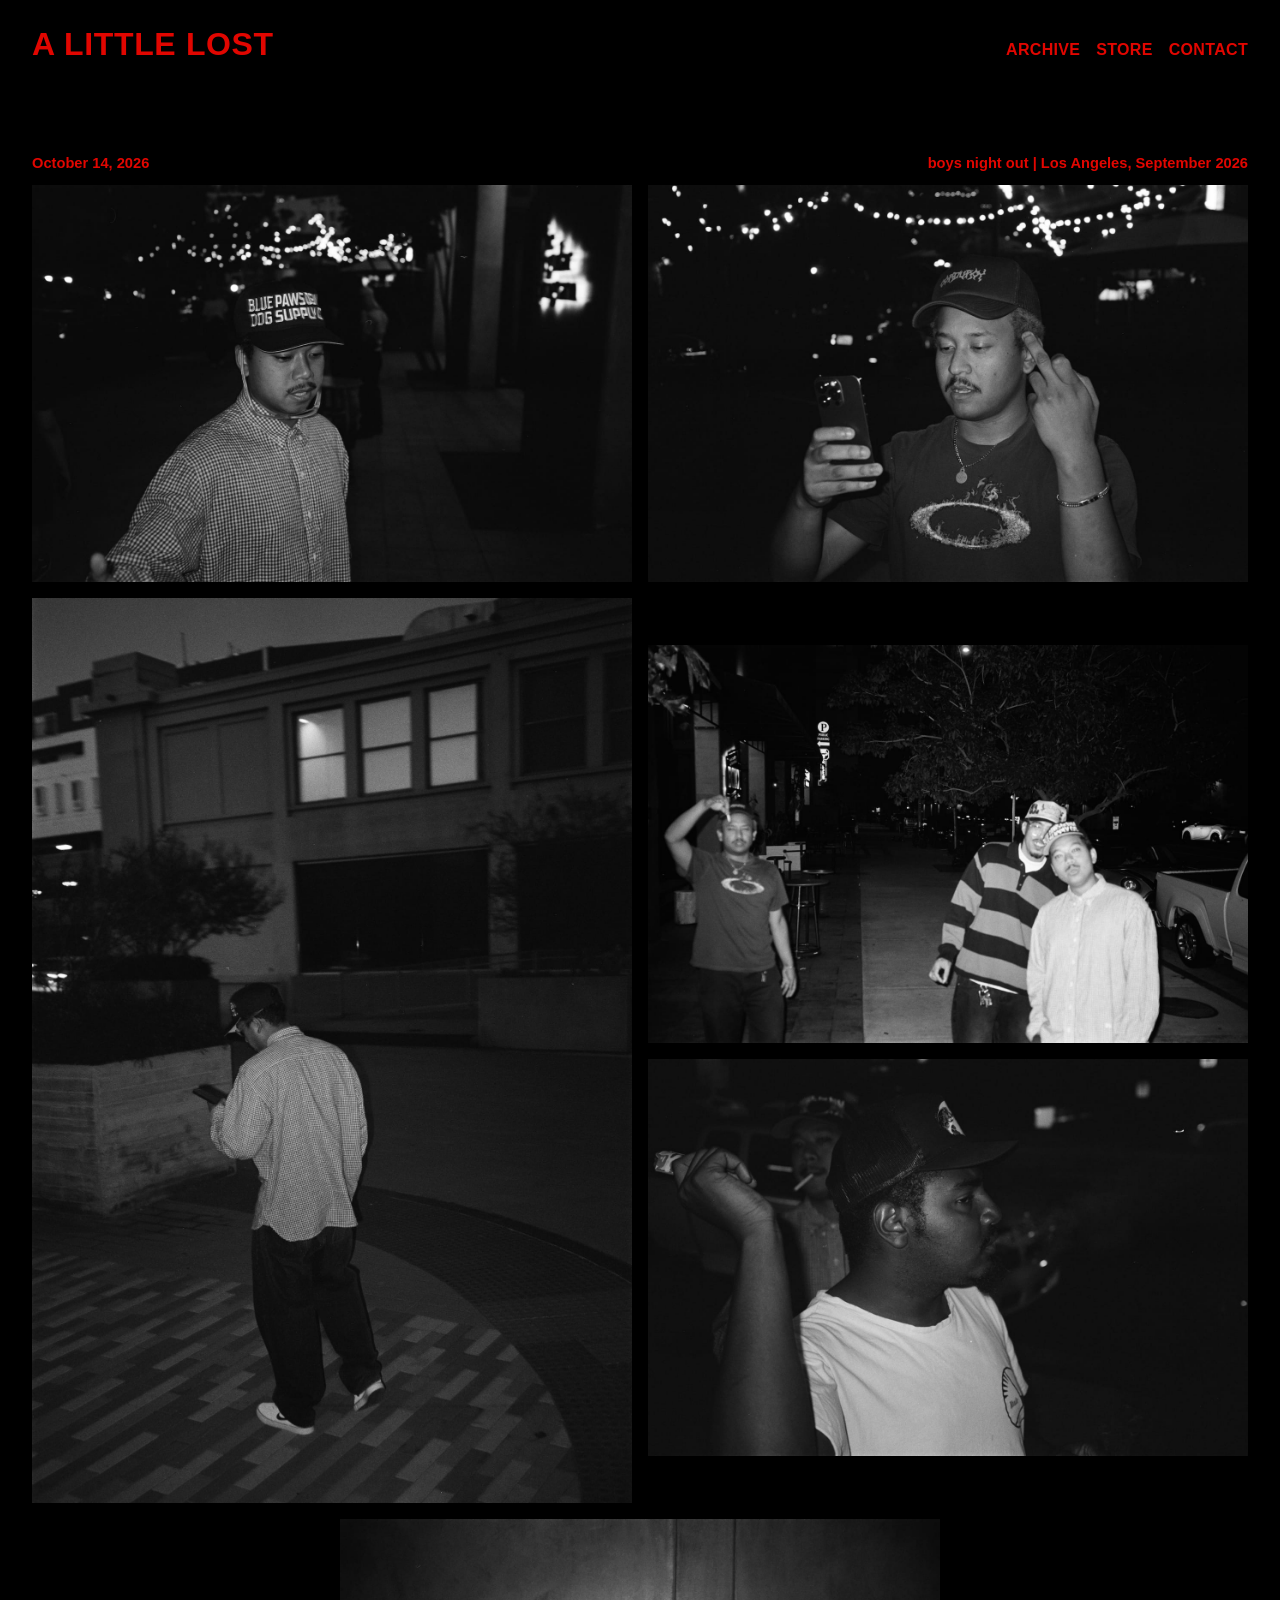
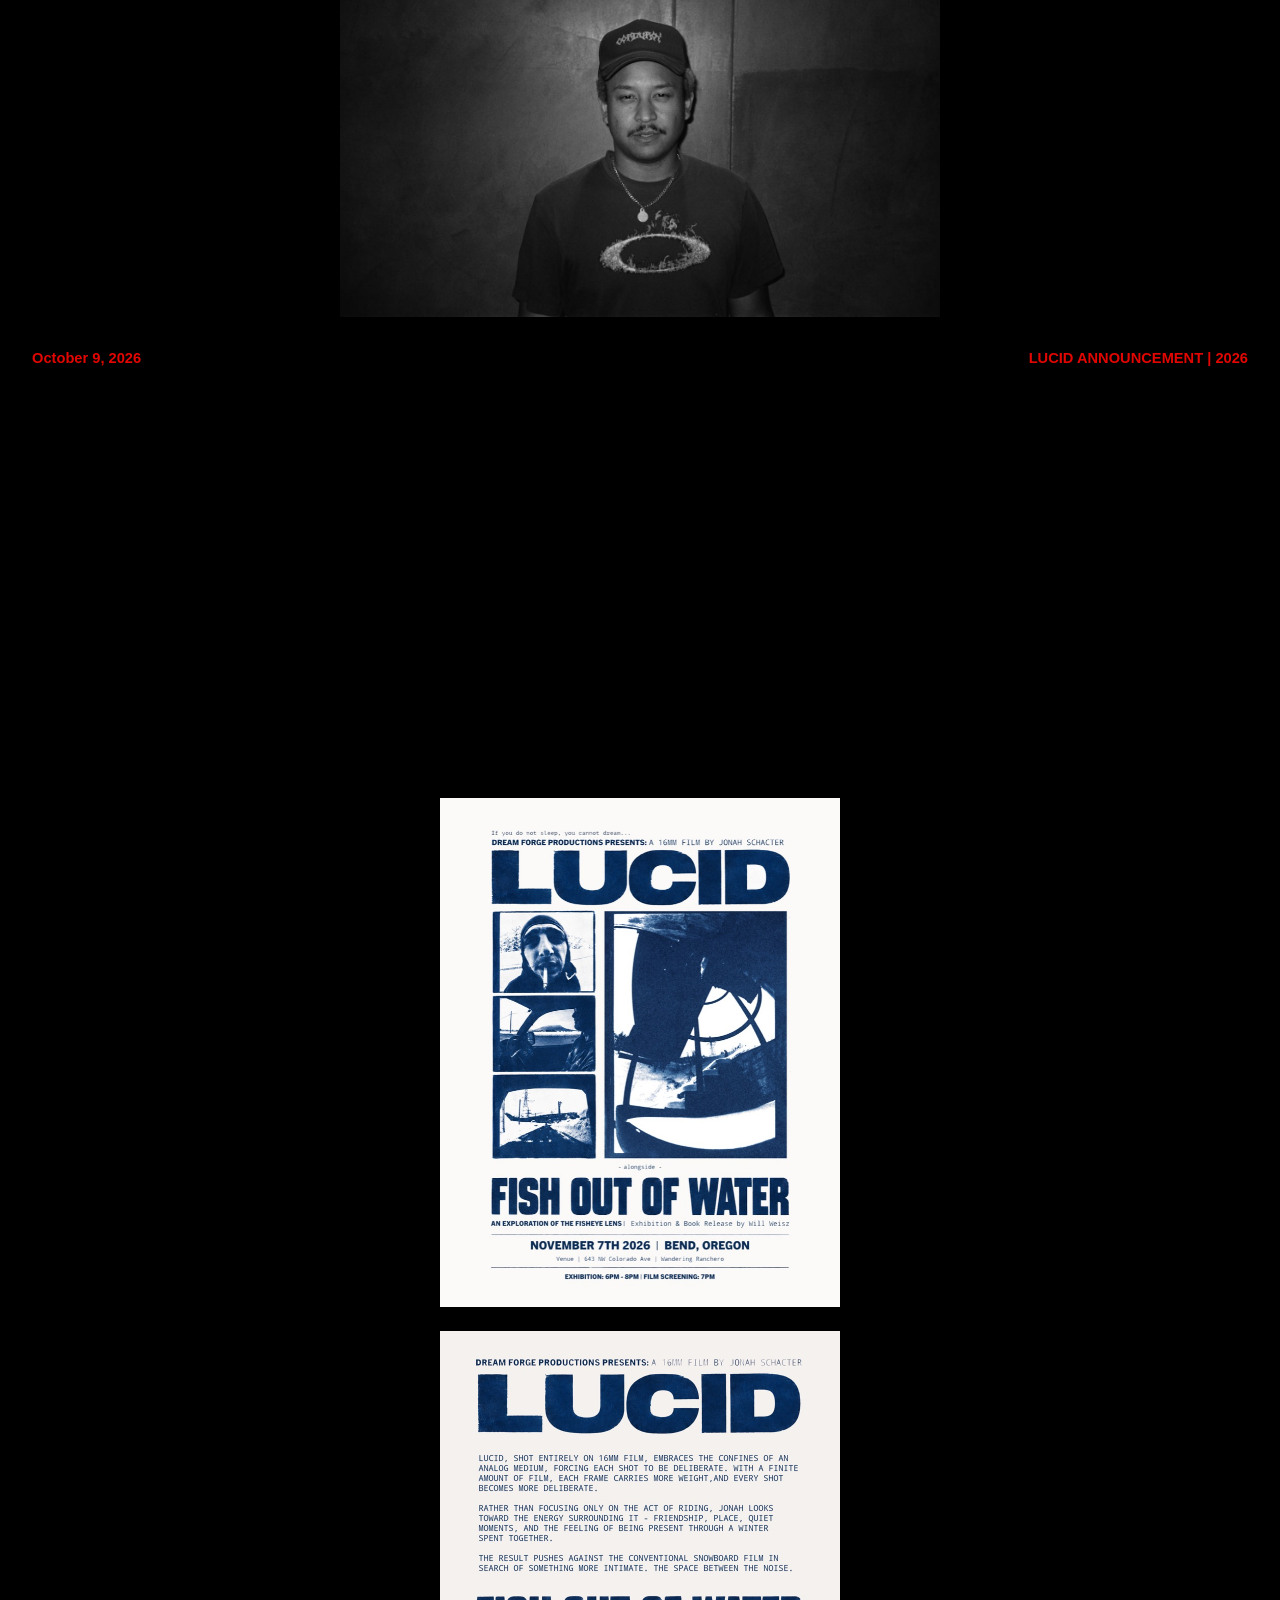
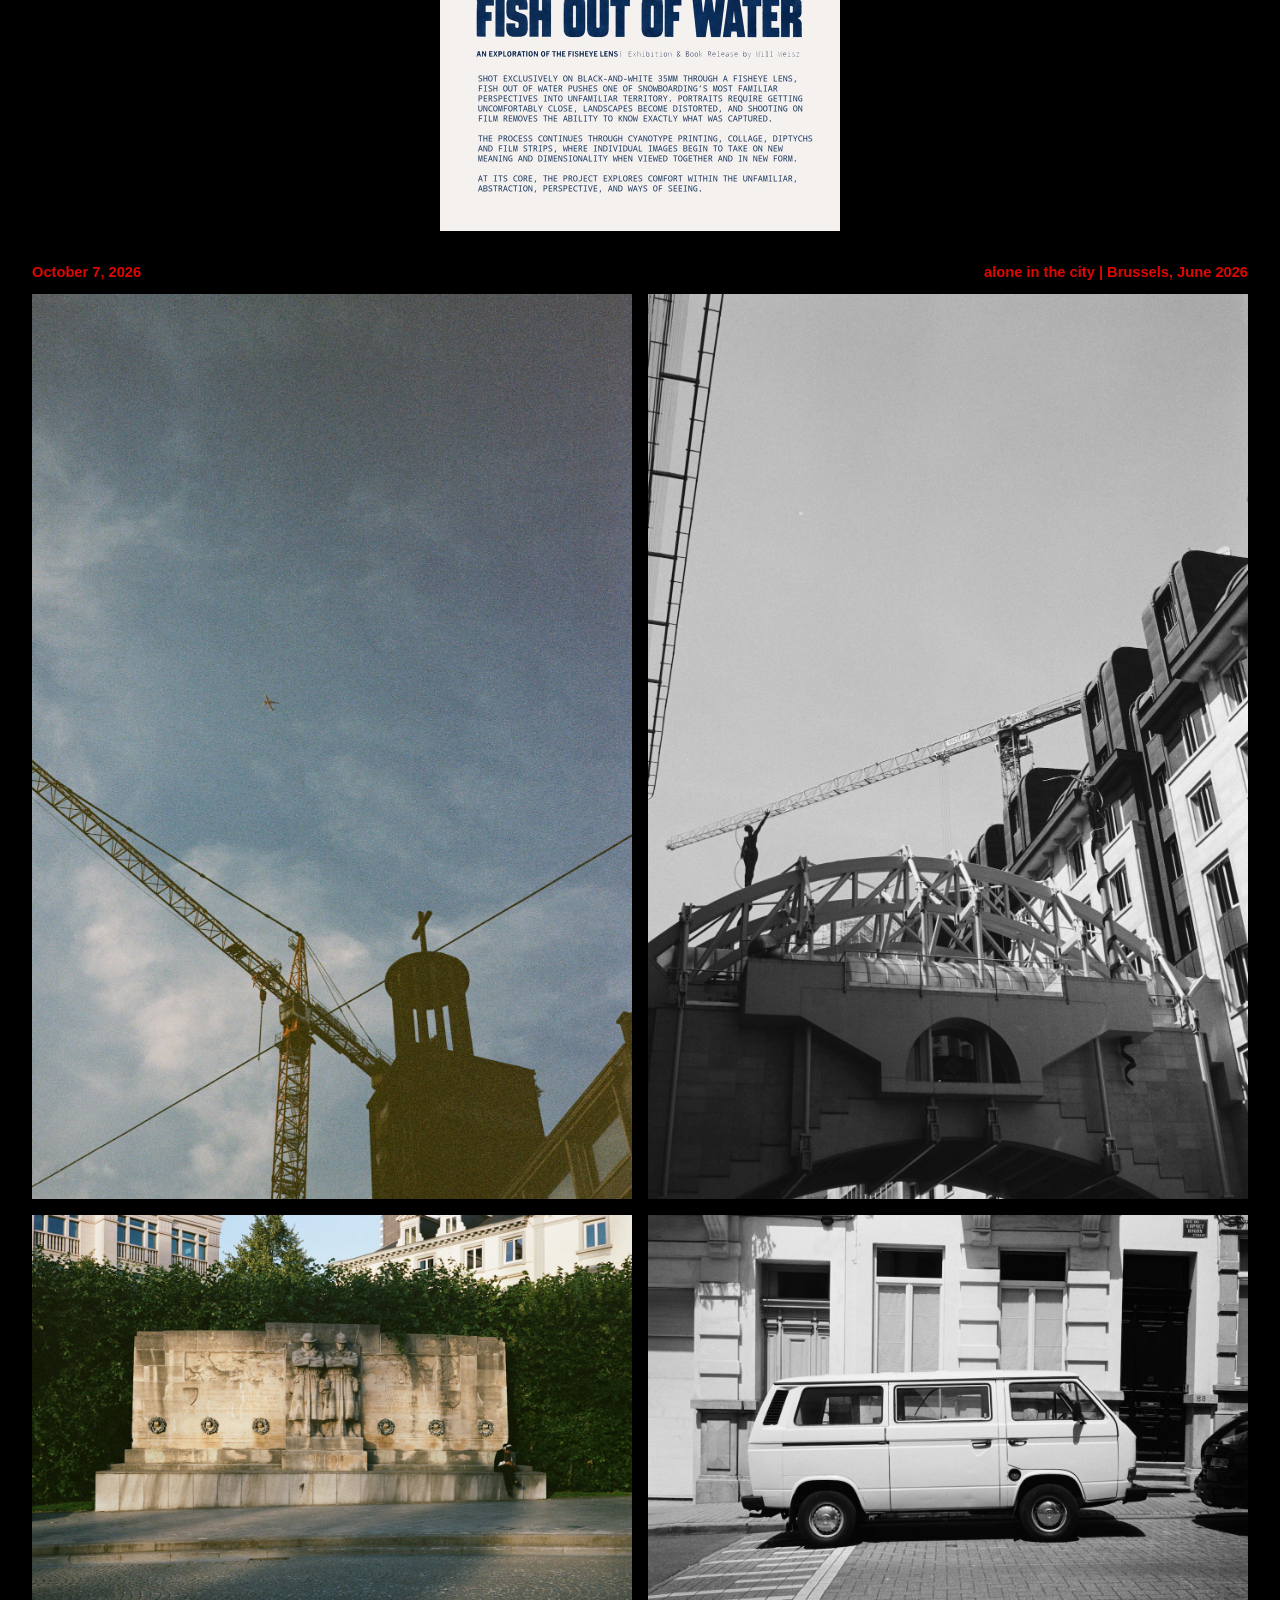
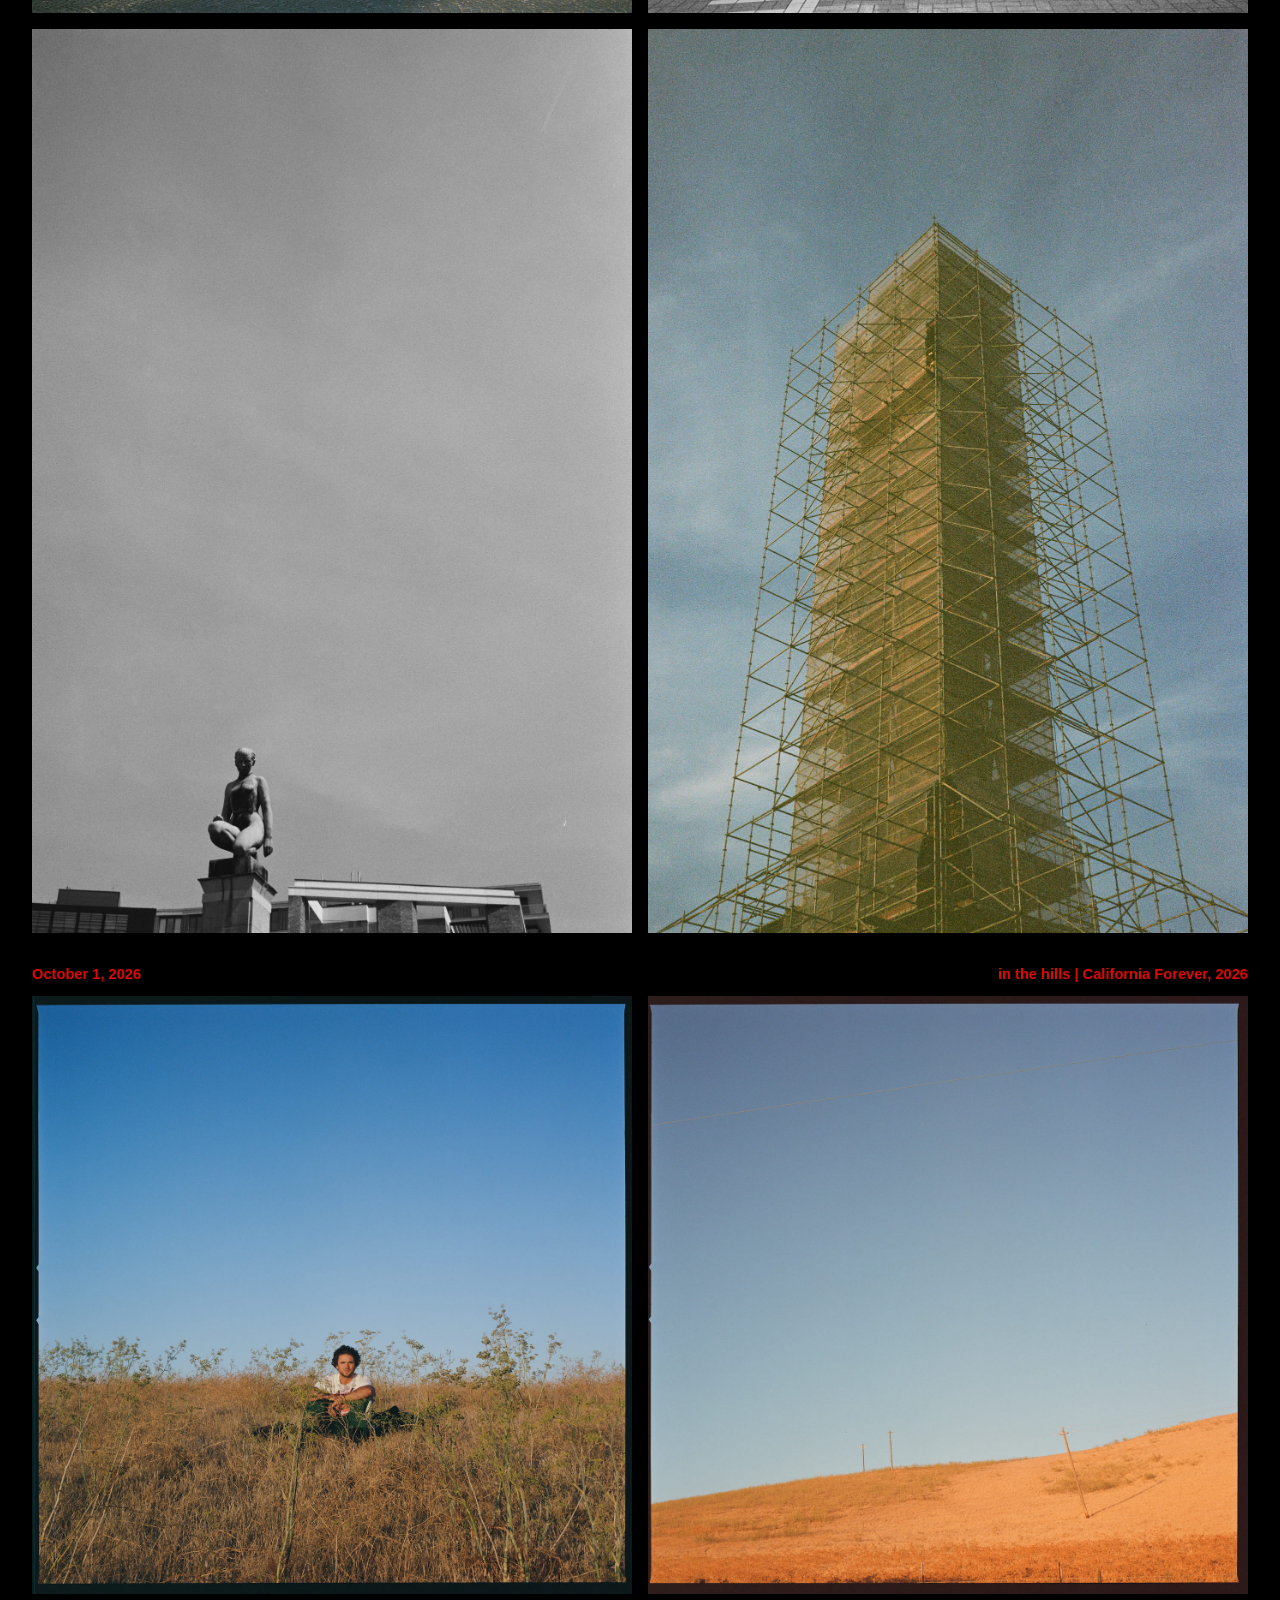
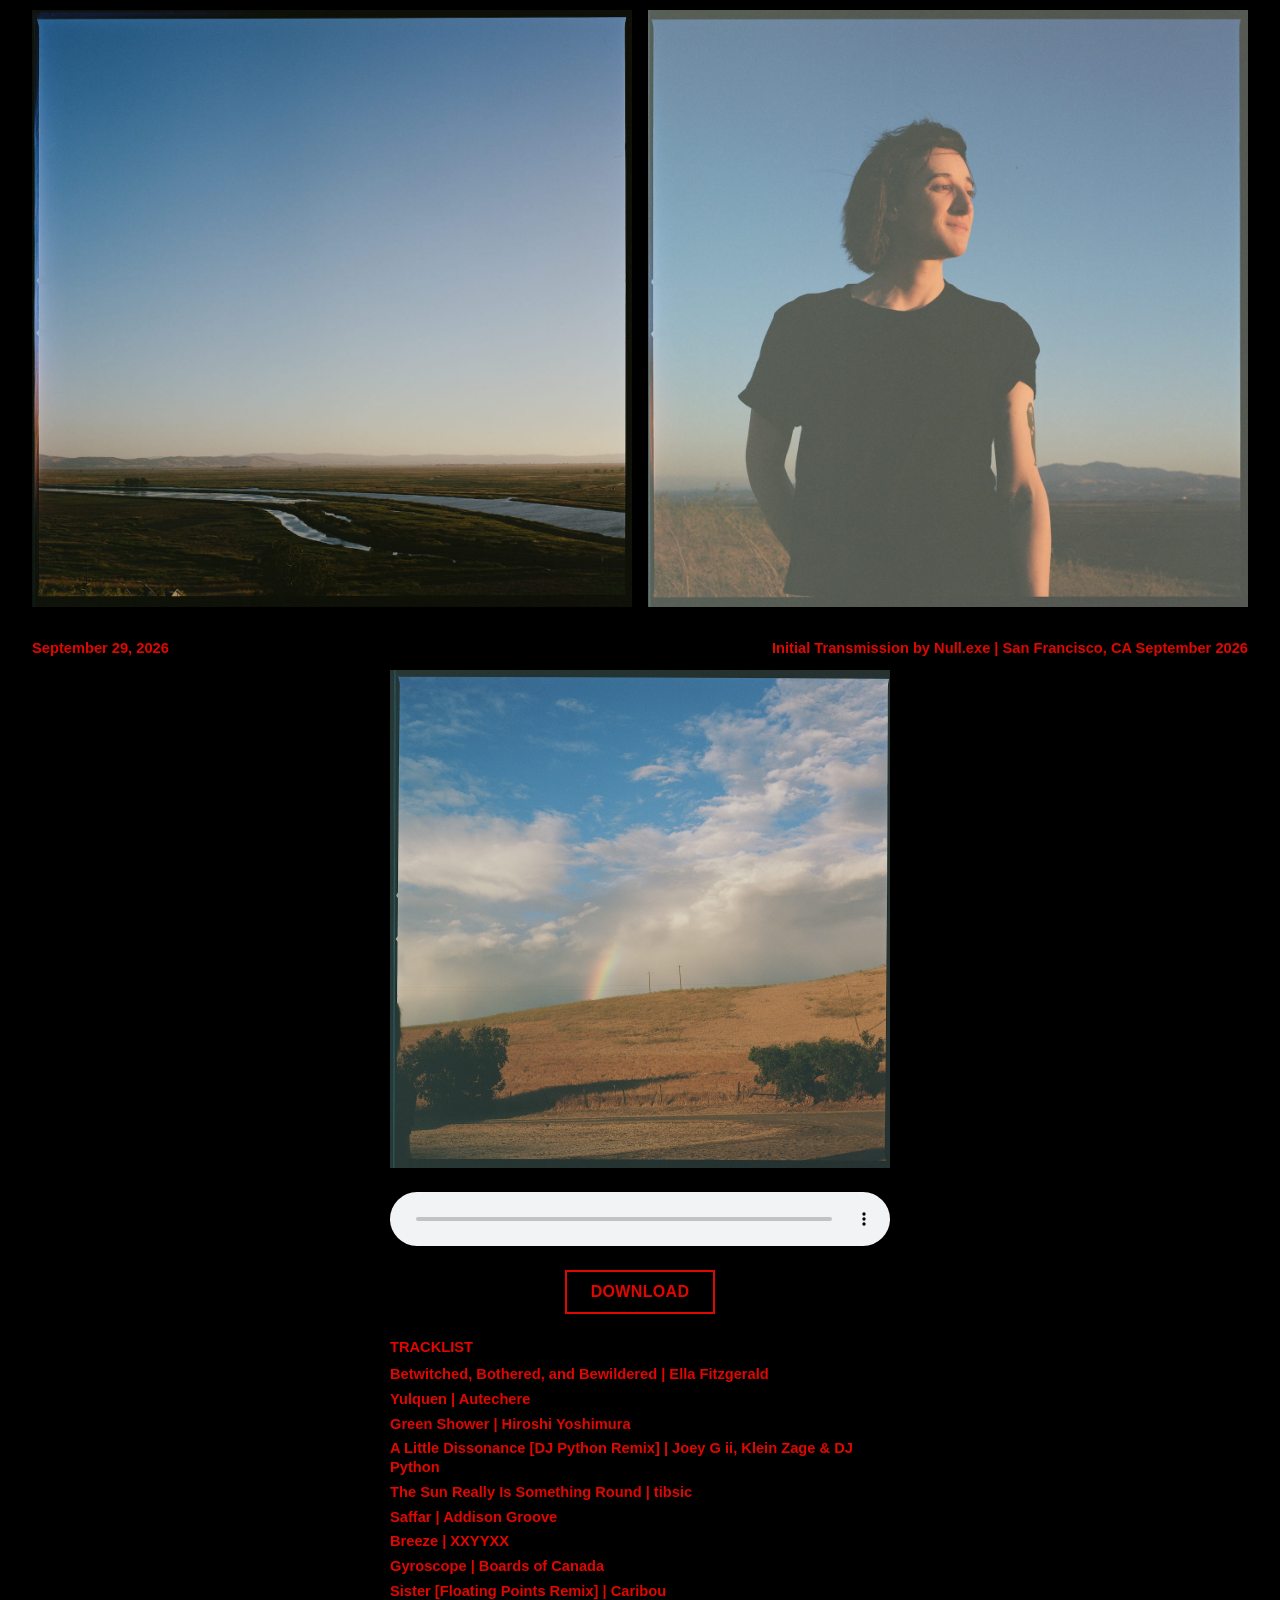
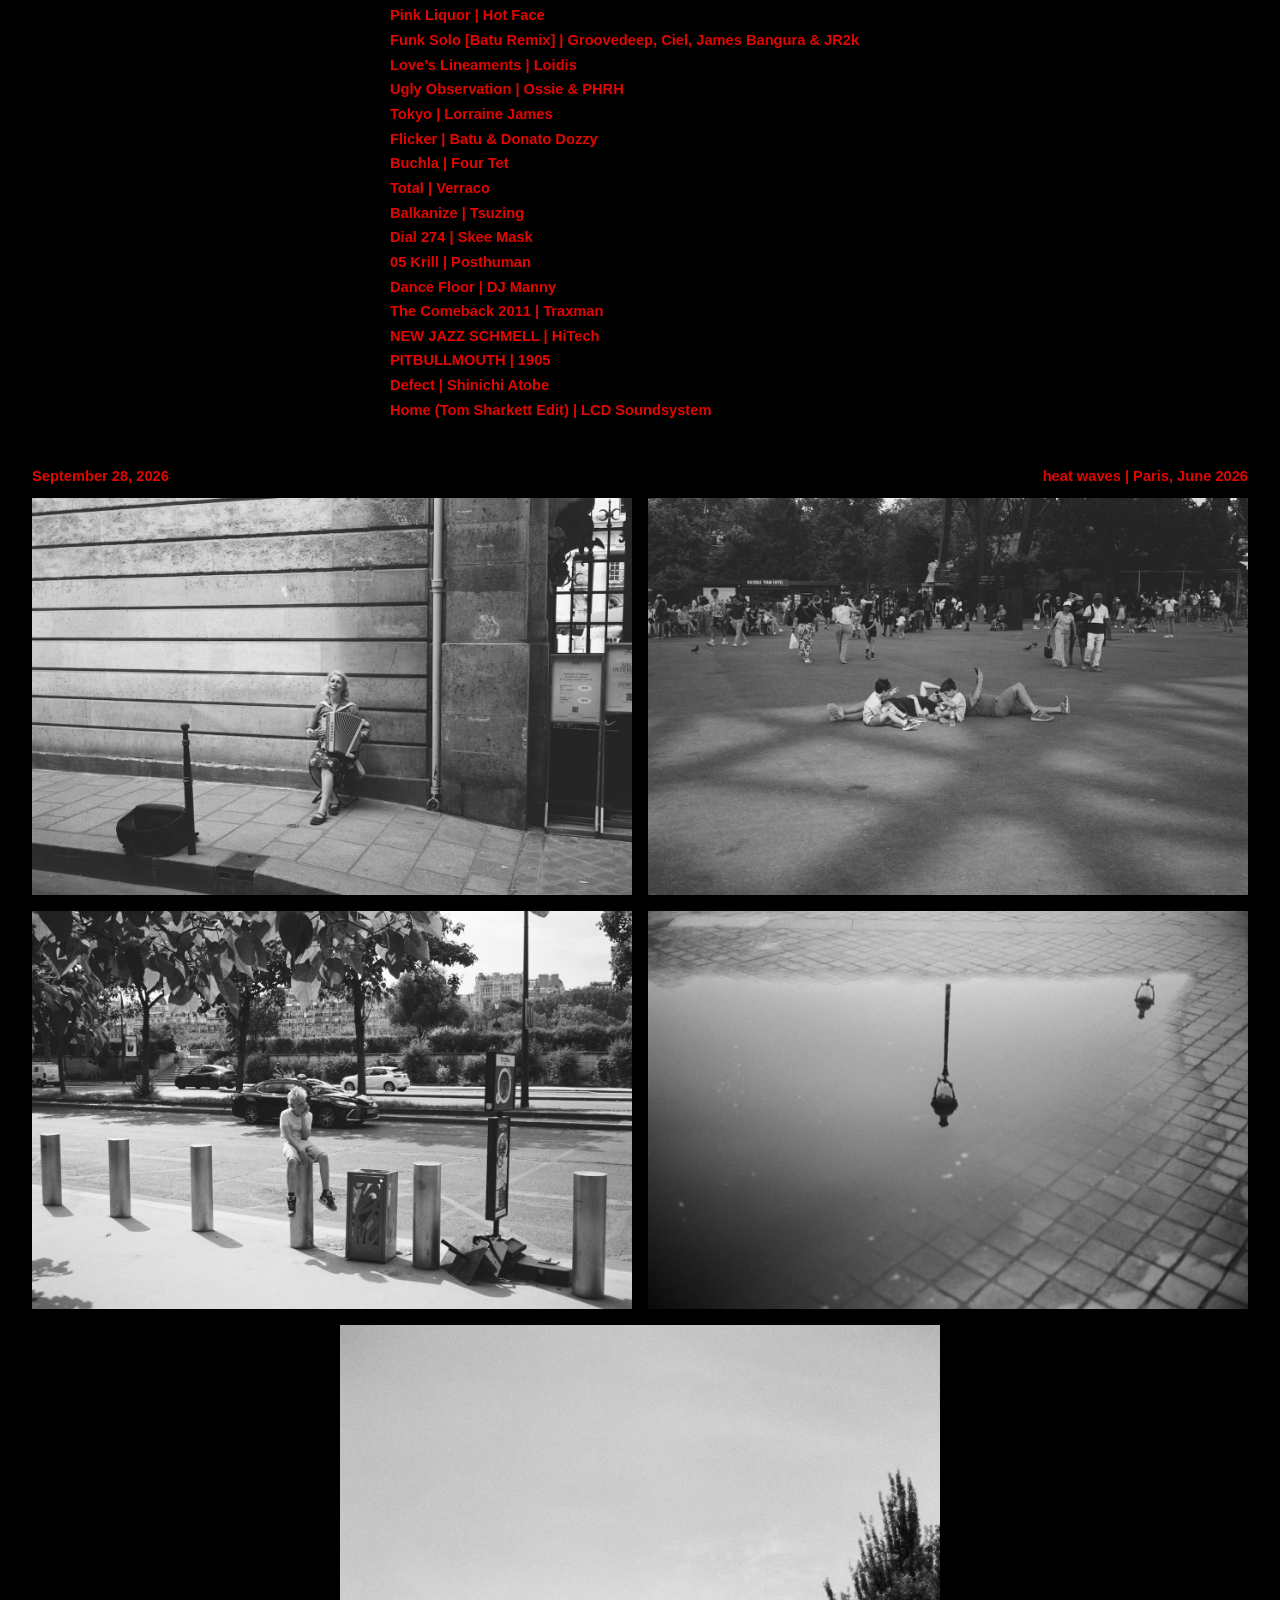
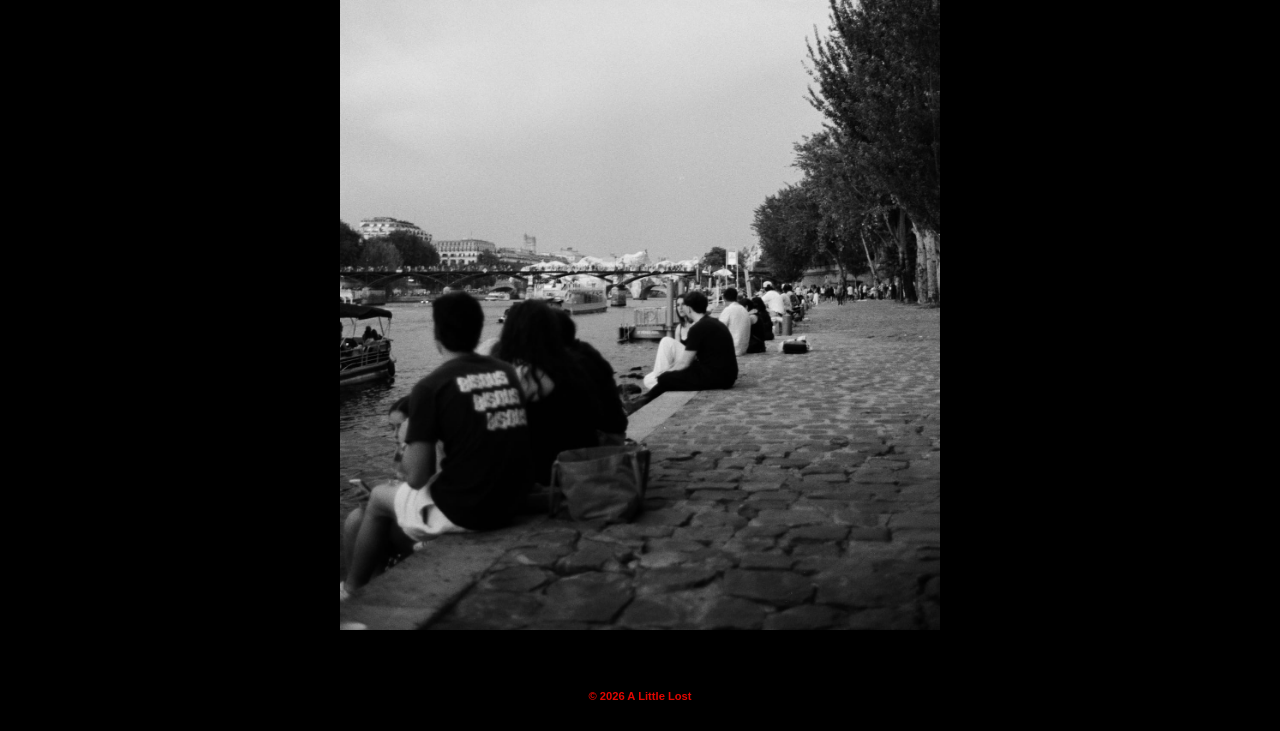
==== index.html @ 8131685f "add Post 4: boys night out, Los Angeles Fix align-items stretch distorting mixed-orientation photo r" ====
<!DOCTYPE html>
<html lang="en">
<head>
  <meta charset="utf-8">
  <meta name="viewport" content="width=device-width, initial-scale=1">
  <title>A Little Lost</title>
  <meta property="og:type" content="website">
  <meta property="og:url" content="https://alittlelost.gallery/">
  <meta property="og:title" content="A Little Lost">
  <meta property="og:description" content="A living gallery of photography and work from other artists — visual art, music, cinema, design, and more.">
  <meta property="og:image" content="https://alittlelost.gallery/assets/og-image.png">
  <meta name="twitter:card" content="summary_large_image">
  <link rel="stylesheet" href="assets/style.css">
</head>
<body>
  <header class="site-header">
    <h1 class="site-title"><a href="index.html">A Little Lost</a></h1>
    <nav class="site-nav">
      <a href="archive.html">Archive</a>
      <a href="shop.html">Store</a>
      <a href="contact.html">Contact</a>
    </nav>
  </header>

  <main>
    <article class="post" id="post-boys-night-out">
      <div class="post-meta">
        <span class="post-date">October 14, 2026</span>
        <span class="post-caption">boys night out | Los Angeles, September 2026</span>
      </div>
      <div class="post-photos">
        <img src="POSTS/post%204%20boys%20night%20out/daviddap_bloginline.jpg" alt="David dap">
        <img src="POSTS/post%204%20boys%20night%20out/marcusmiddlefinger_bloginline.jpg" alt="Marcus">
        <img src="POSTS/post%204%20boys%20night%20out/davidstanding_bloginline.jpg" alt="David standing">
        <div class="post-photos-stack">
          <img src="POSTS/post%204%20boys%20night%20out/gangblur_bloginline.jpg" alt="The gang, blurred">
          <img src="POSTS/post%204%20boys%20night%20out/cardelltoss_bloginline.jpg" alt="Cardell toss">
        </div>
        <img src="POSTS/post%204%20boys%20night%20out/marcusportrait_bloginline.jpg" alt="Marcus portrait">
      </div>
    </article>
    <article class="post" id="post-lucid-announcement">
      <div class="post-meta">
        <span class="post-date">October 9, 2026</span>
        <span class="post-caption">LUCID ANNOUNCEMENT | 2026</span>
      </div>
      <div class="post-announcement">
        <div class="post-video">
          <iframe src="https://www.youtube.com/embed/91o0RevASmg?si=dyGIQOdvdK8u9eMh" title="YouTube video player" frameborder="0" allow="accelerometer; autoplay; clipboard-write; encrypted-media; gyroscope; picture-in-picture; web-share" referrerpolicy="strict-origin-when-cross-origin" allowfullscreen></iframe>
        </div>
        <img class="post-poster" src="POSTS/LUCID%20ANNOUNCEMENT/lucid-poster_bloginline.jpg" alt="Lucid movie poster">
        <img class="post-poster" src="POSTS/LUCID%20ANNOUNCEMENT/lucid-social-words_bloginline.jpg" alt="Lucid social announcement graphic">
      </div>
    </article>
    <article class="post" id="post-alone-in-the-city-brussels">
      <div class="post-meta">
        <span class="post-date">October 7, 2026</span>
        <span class="post-caption">alone in the city | Brussels, June 2026</span>
      </div>
      <div class="post-photos">
        <img src="POSTS/Post%203/planeabove_bloginline.jpg" alt="Plane above">
        <img src="POSTS/Post%203/pointup_bloginline.jpg" alt="Pointing up">
        <img src="POSTS/Post%203/atattention_bloginline.jpg" alt="Standing at attention">
        <img src="POSTS/Post%203/van_bloginline.jpg" alt="Van">
        <img src="POSTS/Post%203/sitalone_bloginline.jpg" alt="Sitting alone">
        <img src="POSTS/Post%203/towering_bloginline.jpg" alt="Towering building">
      </div>
    </article>
    <article class="post" id="post-kevin-jen-birds-landing">
      <div class="post-meta">
        <span class="post-date">October 1, 2026</span>
        <span class="post-caption">in the hills | California Forever, 2026</span>
      </div>
      <div class="post-photos">
        <img src="POSTS/Post%202%20Kevin%20Jen%20Birds%20Landing/kevin_bloginline.jpg" alt="Kevin">
        <img src="POSTS/Post%202%20Kevin%20Jen%20Birds%20Landing/lonelyhill_bloginline.jpg" alt="Lonely hill">
        <img src="POSTS/Post%202%20Kevin%20Jen%20Birds%20Landing/windingriver_bloginline.jpg" alt="Winding river">
        <img src="POSTS/Post%202%20Kevin%20Jen%20Birds%20Landing/jen_bloginline.jpg" alt="Jen">
      </div>
    </article>
    <article class="post" id="post-mix-1-initial-transmission">
      <div class="post-meta">
        <span class="post-date">September 29, 2026</span>
        <span class="post-caption">Initial Transmission by Null.exe | San Francisco, CA September 2026</span>
      </div>
      <div class="post-audio">
        <img class="post-audio-cover" src="POSTS/Josh%20Monthly%20Mix%201%20Assests/mix1cover_lightbox.jpg" alt="Josh Monthly Mix 1 cover art">
        <audio class="post-audio-player" controls preload="none" src="audio/InitialTransmission-stream.mp3"></audio>
        <a class="button" href="https://github.com/jschacter360/the-living-gallery/releases/download/v1/InitialTransmission.mp3" download>Download</a>
        <p class="tracklist-heading">Tracklist</p>
        <ul class="tracklist">
          <li>Betwitched, Bothered, and Bewildered | Ella Fitzgerald</li>
          <li>Yulquen | Autechere</li>
          <li>Green Shower | Hiroshi Yoshimura</li>
          <li>A Little Dissonance [DJ Python Remix] | Joey G ii, Klein Zage &amp; DJ Python</li>
          <li>The Sun Really Is Something Round | tibsic</li>
          <li>Saffar | Addison Groove</li>
          <li>Breeze | XXYYXX</li>
          <li>Gyroscope | Boards of Canada</li>
          <li>Sister [Floating Points Remix] | Caribou</li>
          <li>Pink Liquor | Hot Face</li>
          <li>Funk Solo [Batu Remix] | Groovedeep, Ciel, James Bangura &amp; JR2k</li>
          <li>Love’s Lineaments | Loidis</li>
          <li>Ugly Observation | Ossie &amp; PHRH</li>
          <li>Tokyo | Lorraine James</li>
          <li>Flicker | Batu &amp; Donato Dozzy</li>
          <li>Buchla | Four Tet</li>
          <li>Total | Verraco</li>
          <li>Balkanize | Tsuzing</li>
          <li>Dial 274 | Skee Mask</li>
          <li>05 Krill | Posthuman</li>
          <li>Dance Floor | DJ Manny</li>
          <li>The Comeback 2011 | Traxman</li>
          <li>NEW JAZZ SCHMELL | HiTech</li>
          <li>PITBULLMOUTH | 1905</li>
          <li>Defect | Shinichi Atobe</li>
          <li>Home (Tom Sharkett Edit) | LCD Soundsystem</li>
        </ul>
      </div>
    </article>
    <article class="post" id="post-paris-heat-waves">
      <div class="post-meta">
        <span class="post-date">September 28, 2026</span>
        <span class="post-caption">heat waves | Paris, June 2026</span>
      </div>
      <div class="post-photos">
        <img src="POSTS/Post%201/accordion-lady_bloginline.jpg" alt="Woman playing accordion">
        <img src="POSTS/Post%201/family_bloginline.jpg" alt="Family">
        <img src="POSTS/Post%201/paris-boy_bloginline.jpg" alt="Boy in Paris">
        <img src="POSTS/Post%201/reflection_bloginline.jpg" alt="Reflection">
        <img src="POSTS/Post%201/seine_bloginline.jpg" alt="The Seine">
      </div>
    </article>
    <!-- Chronological feed of posts goes here -->
  </main>

  <footer class="site-footer">
    <p>&copy; 2026 A Little Lost</p>
  </footer>
</body>
</html>
---- assets/style.css ----
/* ---------------------------------------------------------------------------
   Trade Gothic LT Std Bold Condensed No. 20

   This is a licensed Linotype font — it is not free or CDN-hosted. Drop the
   licensed web files into /assets/fonts/ with these names (or edit the src
   paths below to match what you have):

     assets/fonts/trade-gothic-bold-cond-20.woff2
     assets/fonts/trade-gothic-bold-cond-20.woff

   Until those files exist the site falls back to a similar free condensed
   face ("Oswald" / "Arial Narrow").
--------------------------------------------------------------------------- */
@font-face {
  font-family: "Trade Gothic LT Std Bold Condensed No. 20";
  src: url("/assets/fonts/trade-gothic-bold-cond-20.woff2") format("woff2"),
       url("/assets/fonts/trade-gothic-bold-cond-20.woff") format("woff");
  font-weight: 700;
  font-style: normal;
  font-display: swap;
}

:root {
  --red: #e10600;
  --black: #000000;
}

* {
  box-sizing: border-box;
}

html, body {
  margin: 0;
  padding: 0;
}

body {
  min-height: 100vh;
  display: flex;
  flex-direction: column;
  background: var(--black);
  color: var(--red);
  font-family: "Trade Gothic LT Std Bold Condensed No. 20",
               "Oswald", "Arial Narrow", "Helvetica Neue", Arial, sans-serif;
  font-weight: 700;
  line-height: 1.3;
  -webkit-font-smoothing: antialiased;
}

/* Push the footer to the bottom even when the feed is short */
main {
  flex: 1 0 auto;
}

a {
  color: var(--red);
  text-decoration: none;
}

/* --- Site header / nav ---------------------------------------------------- */
.site-header {
  display: flex;
  align-items: baseline;
  justify-content: space-between;
  gap: 1rem;
  padding: 1rem;
}

.site-title {
  margin: 0;
  font-size: 1.5rem;
  text-transform: uppercase;
  letter-spacing: 0.02em;
}

.site-nav {
  display: flex;
  gap: 1rem;
  text-transform: uppercase;
  letter-spacing: 0.02em;
}

.site-title a:hover,
.site-nav a:hover {
  text-decoration: underline;
}

/* --- Main feed ---------------------------------------------------------- */
main {
  padding: 1rem;
}

/* --- Contact page ---------------------------------------------------------- */
.page-center {
  display: flex;
  flex-direction: column;
  align-items: center;
  justify-content: center;
}

.contact-intro {
  text-align: center;
  font-size: 16pt;
}

.contact-line {
  margin: 0;
}

.contact-line + .contact-line {
  margin-top: 0.5rem;
}

/* --- Posts ---------------------------------------------------------------- */
.post {
  margin-top: 2rem;
}

.post-meta {
  display: flex;
  justify-content: space-between;
  align-items: baseline;
  gap: 1rem;
  margin-bottom: 0.75rem;
}

.post-date {
  font-size: 11pt;
}

.post-caption {
  font-size: 11pt;
  text-align: right;
}

.post-photos {
  display: flex;
  flex-wrap: wrap;
  justify-content: center;
  align-items: center;
  gap: 1rem;
}

.post-photos > img,
.post-photos > .post-photos-stack {
  width: 100%;
  max-width: 100%;
}

.post-photos > img {
  display: block;
  height: auto;
}

@media (min-width: 600px) {
  .post-photos > img,
  .post-photos > .post-photos-stack {
    flex: 0 1 calc(50% - 0.5rem);
    max-width: calc(50% - 0.5rem);
  }
}

.post-photos-stack {
  display: flex;
  flex-direction: column;
  gap: 1rem;
}

.post-photos-stack img {
  display: block;
  width: 100%;
  height: auto;
}

.post-audio {
  display: flex;
  flex-direction: column;
  align-items: center;
  width: 100%;
  max-width: 500px;
  margin: 0 auto;
}

.post-audio-cover {
  display: block;
  width: 100%;
  height: auto;
}

.post-audio-player {
  display: block;
  width: 100%;
  margin-top: 1.5rem;
  accent-color: var(--red);
}

.button {
  display: inline-block;
  margin-top: 1.5rem;
  padding: 0.6em 1.5em;
  border: 2px solid var(--red);
  color: var(--red);
  text-transform: uppercase;
  letter-spacing: 0.02em;
}

.button:hover {
  background: var(--red);
  color: var(--black);
}

.tracklist-heading {
  width: 100%;
  margin: 1.5rem 0 0;
  font-size: 11pt;
  text-transform: uppercase;
}

.tracklist {
  width: 100%;
  margin-top: 0.5rem;
  padding-left: 0;
  list-style: none;
  font-size: 11pt;
}

.tracklist li + li {
  margin-top: 0.35rem;
}

.post-announcement {
  display: flex;
  flex-direction: column;
  align-items: center;
  width: 100%;
}

.post-video {
  position: relative;
  width: 100%;
  max-width: 700px;
  aspect-ratio: 16 / 9;
}

.post-video iframe {
  position: absolute;
  inset: 0;
  width: 100%;
  height: 100%;
  border: 0;
}

.post-poster {
  display: block;
  width: 100%;
  max-width: 400px;
  margin-top: 1.5rem;
  height: auto;
}

/* --- Archive page ---------------------------------------------------------- */
.archive-grid {
  display: grid;
  grid-template-columns: repeat(auto-fill, minmax(120px, 1fr));
  gap: 1.5rem;
}

.archive-item {
  display: flex;
  flex-direction: column;
  align-items: center;
  text-align: center;
}

.archive-thumb {
  display: block;
  width: 100%;
  aspect-ratio: 1 / 1;
  object-fit: cover;
}

.archive-date {
  margin-top: 0.4rem;
  font-size: 8pt;
}

.archive-item:hover .archive-date {
  text-decoration: underline;
}

.site-footer {
  flex-shrink: 0;
  padding: 1rem;
  text-align: center;
  font-size: 0.7rem;
}

/* --- Larger screens --------------------------------------------------- */
@media (min-width: 600px) {
  .site-header {
    padding: 1.5rem 2rem;
  }
  .site-title {
    font-size: 2rem;
  }
  main {
    padding: 2rem;
  }
}
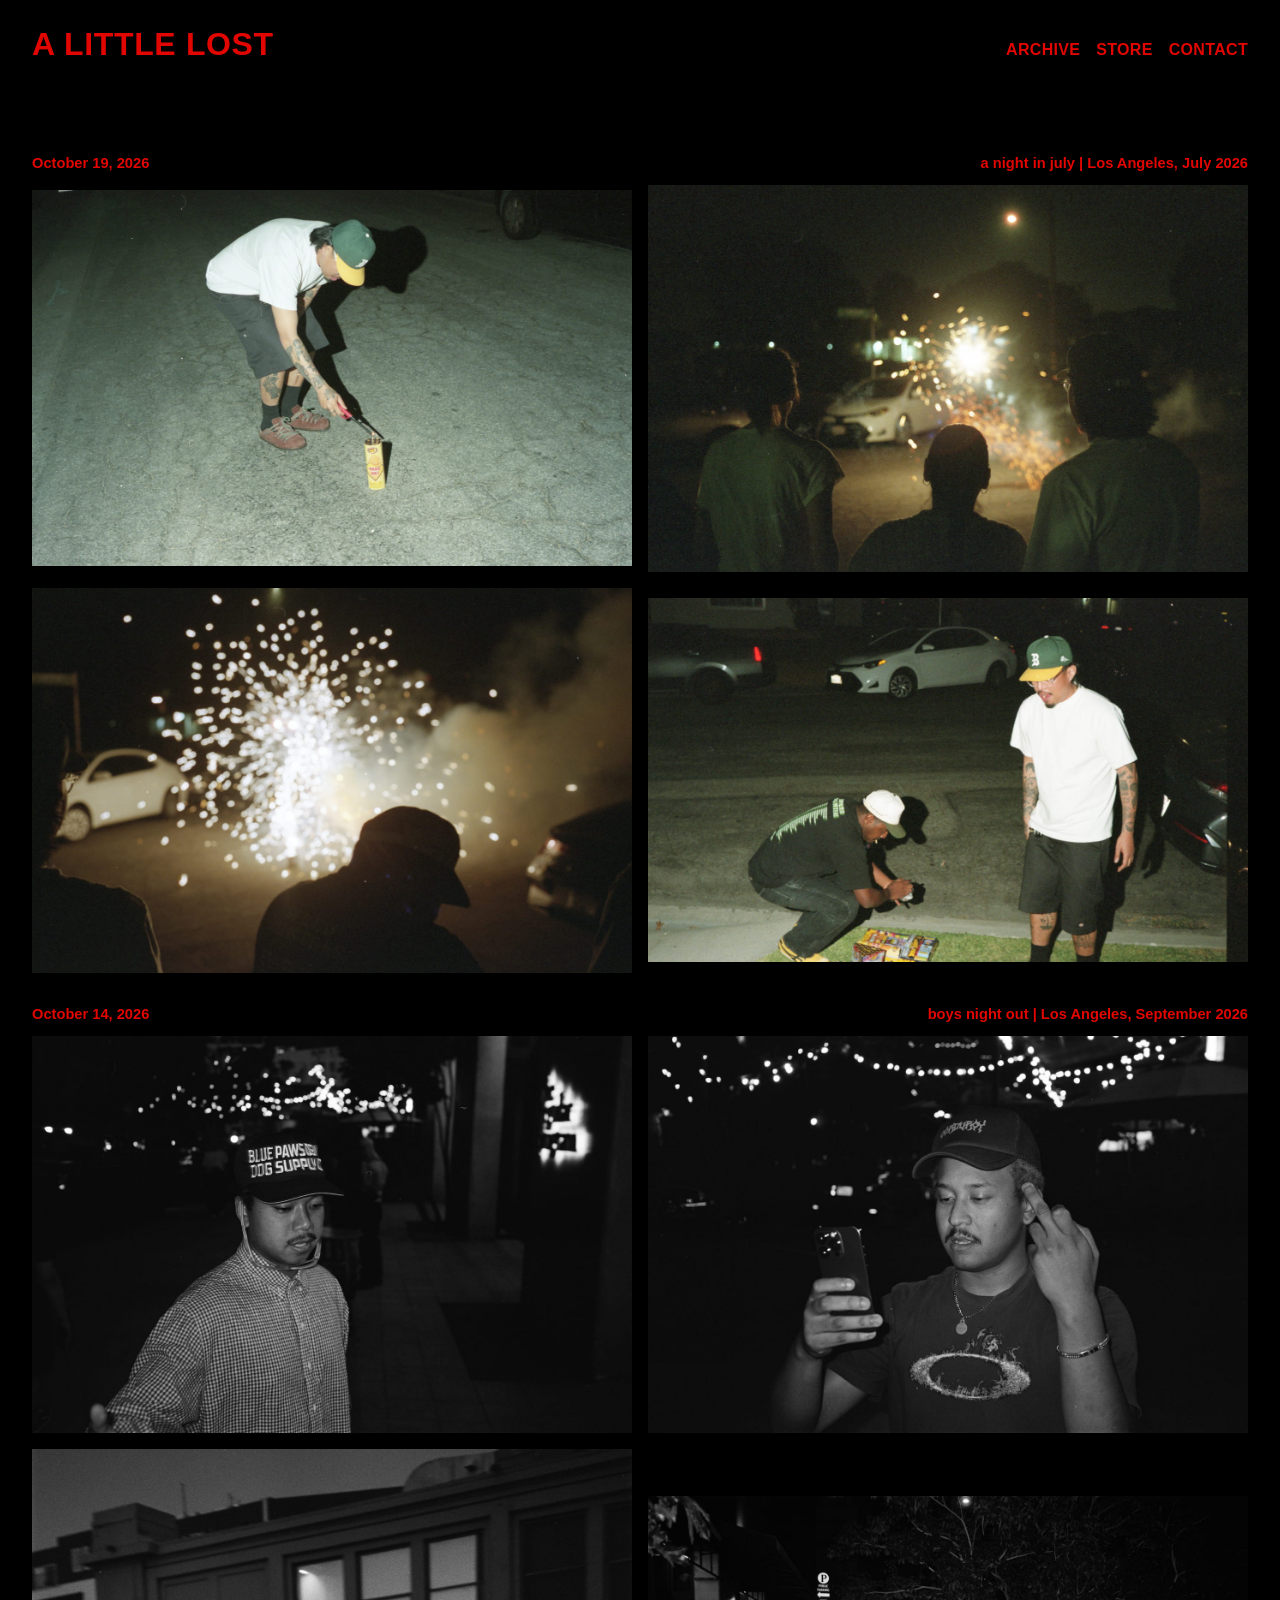
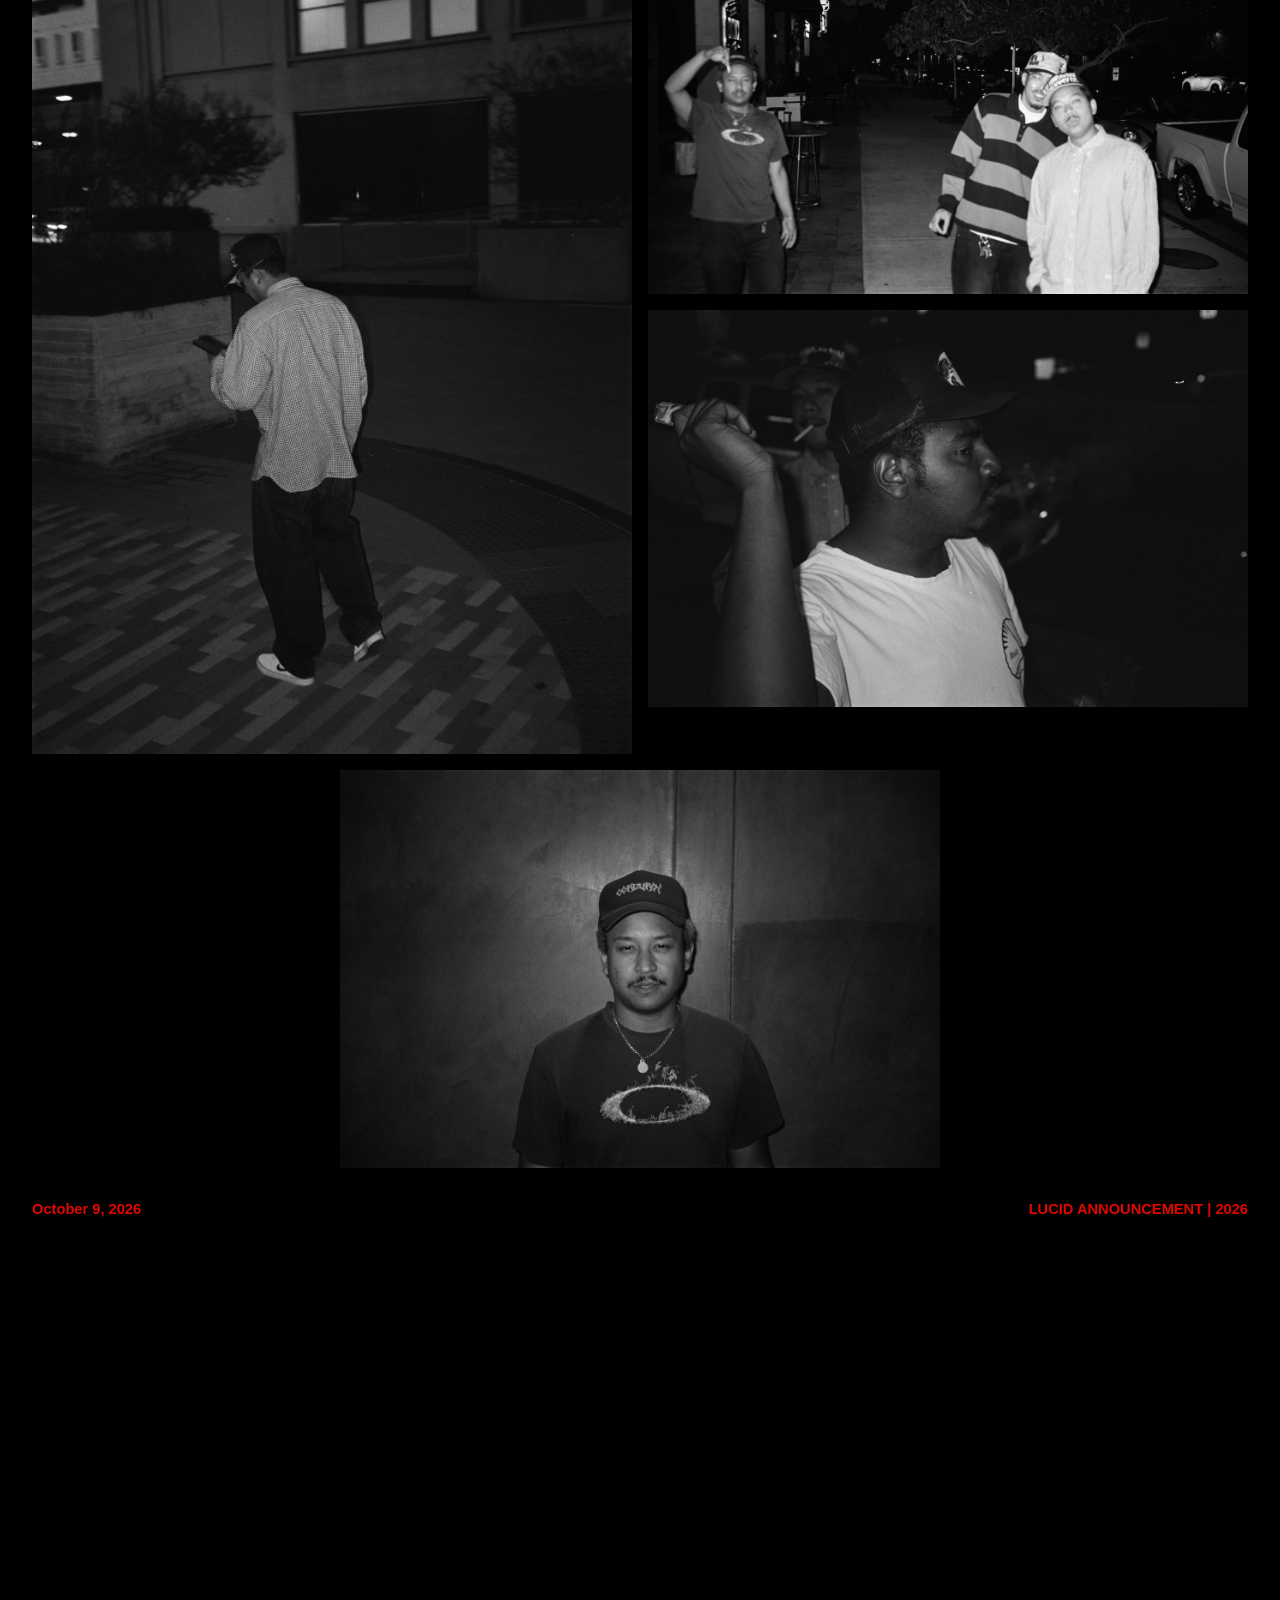
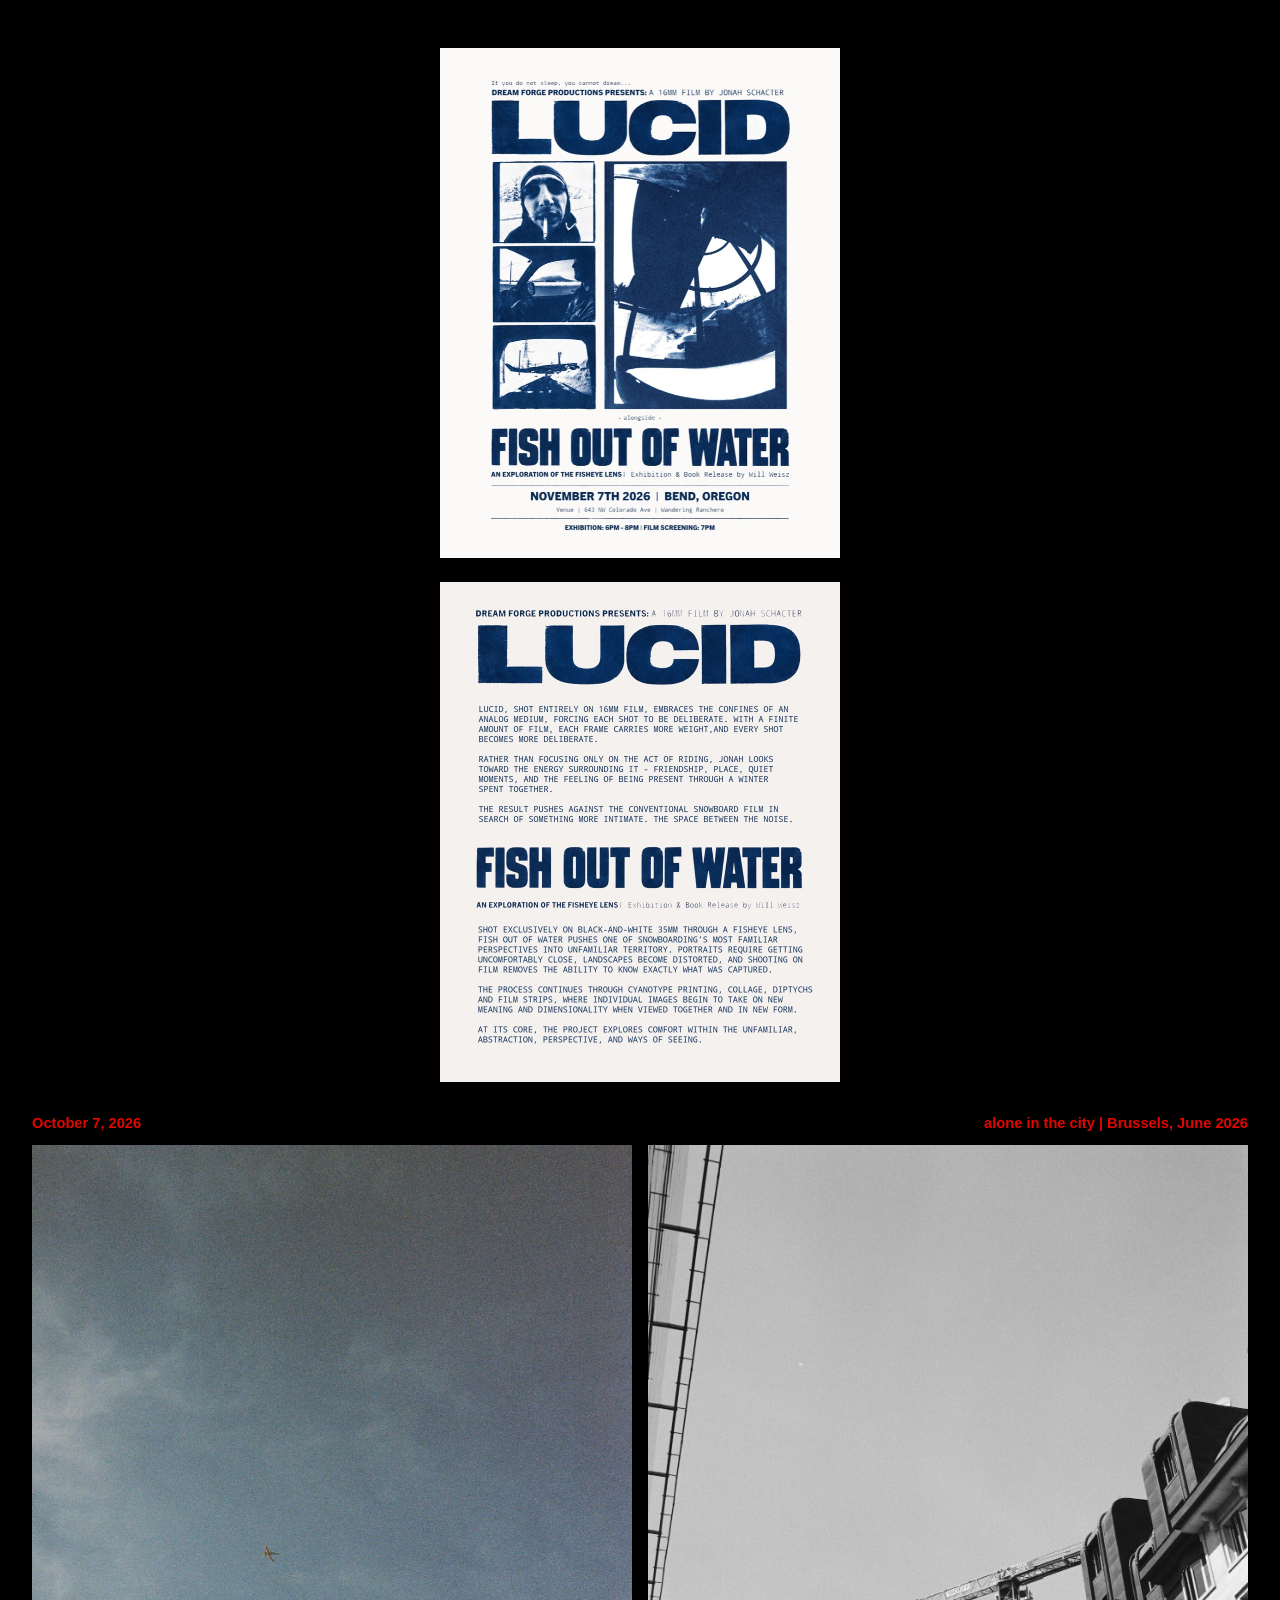
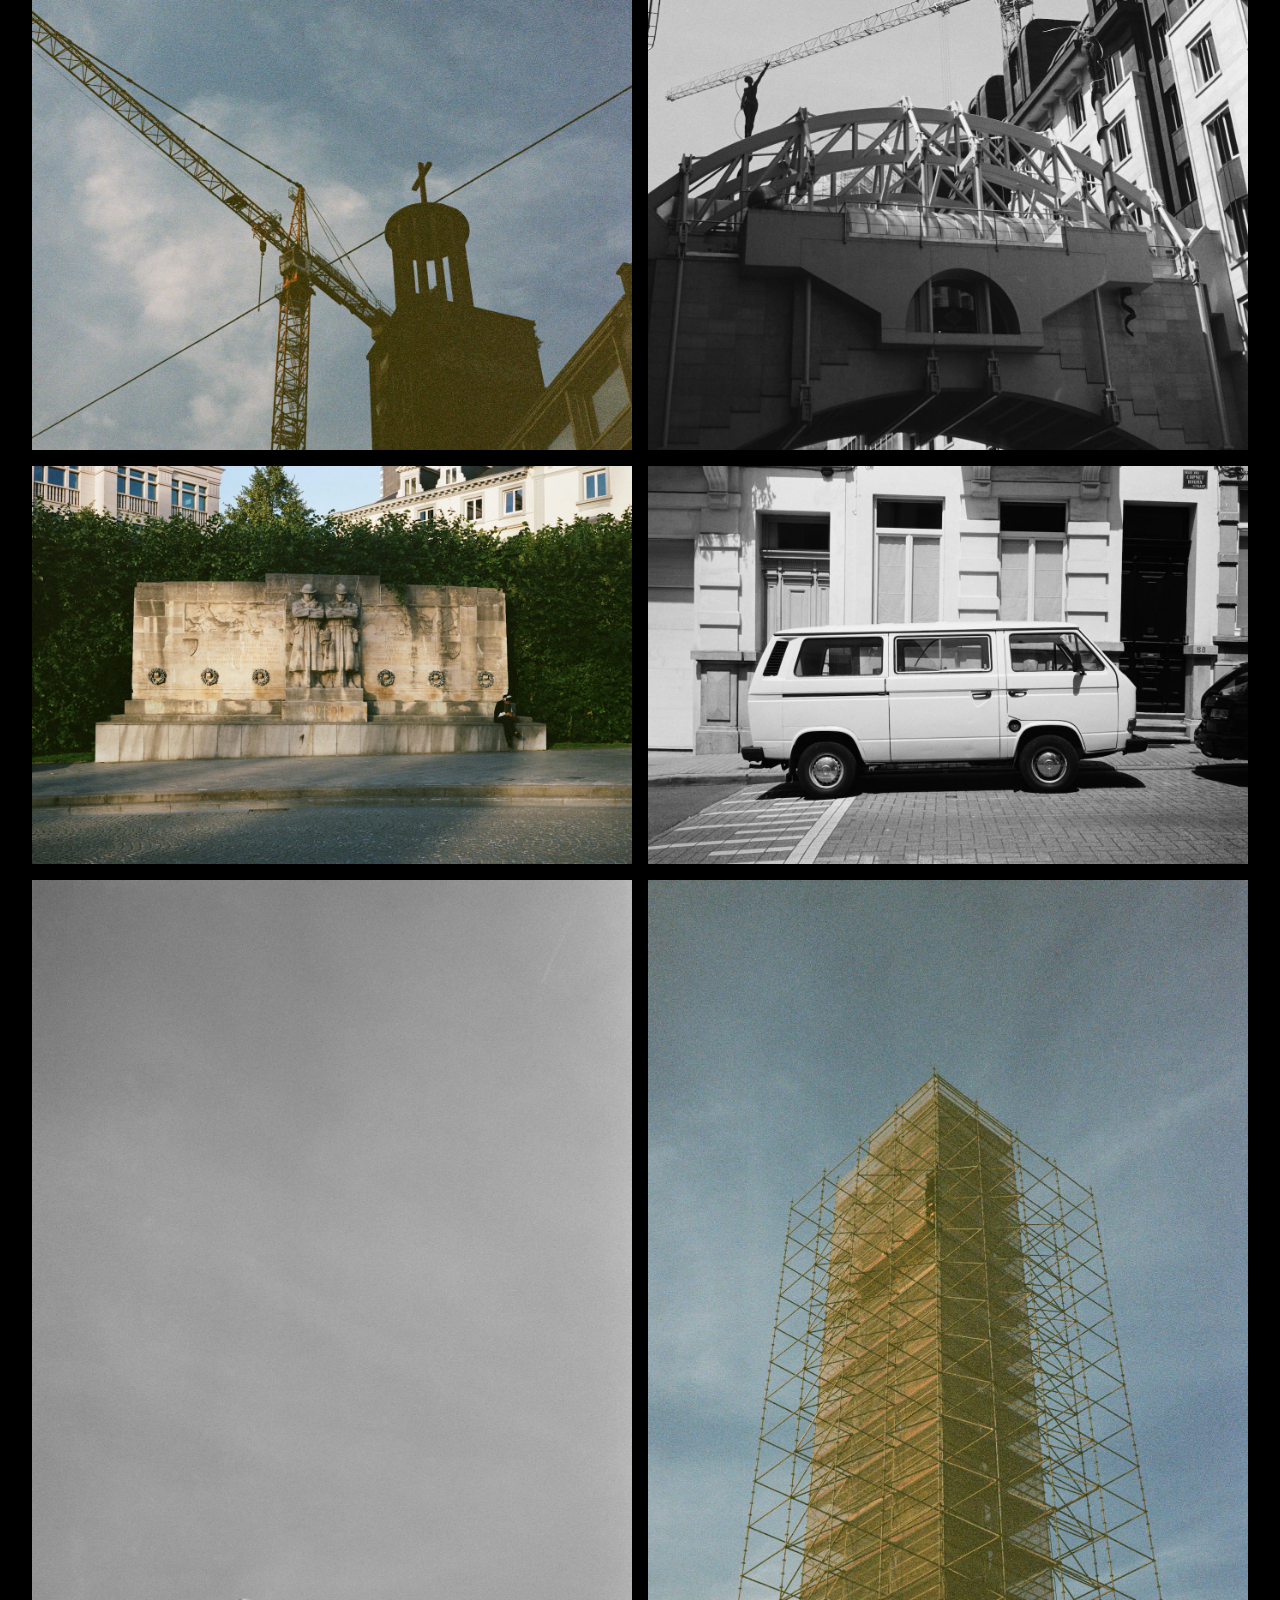
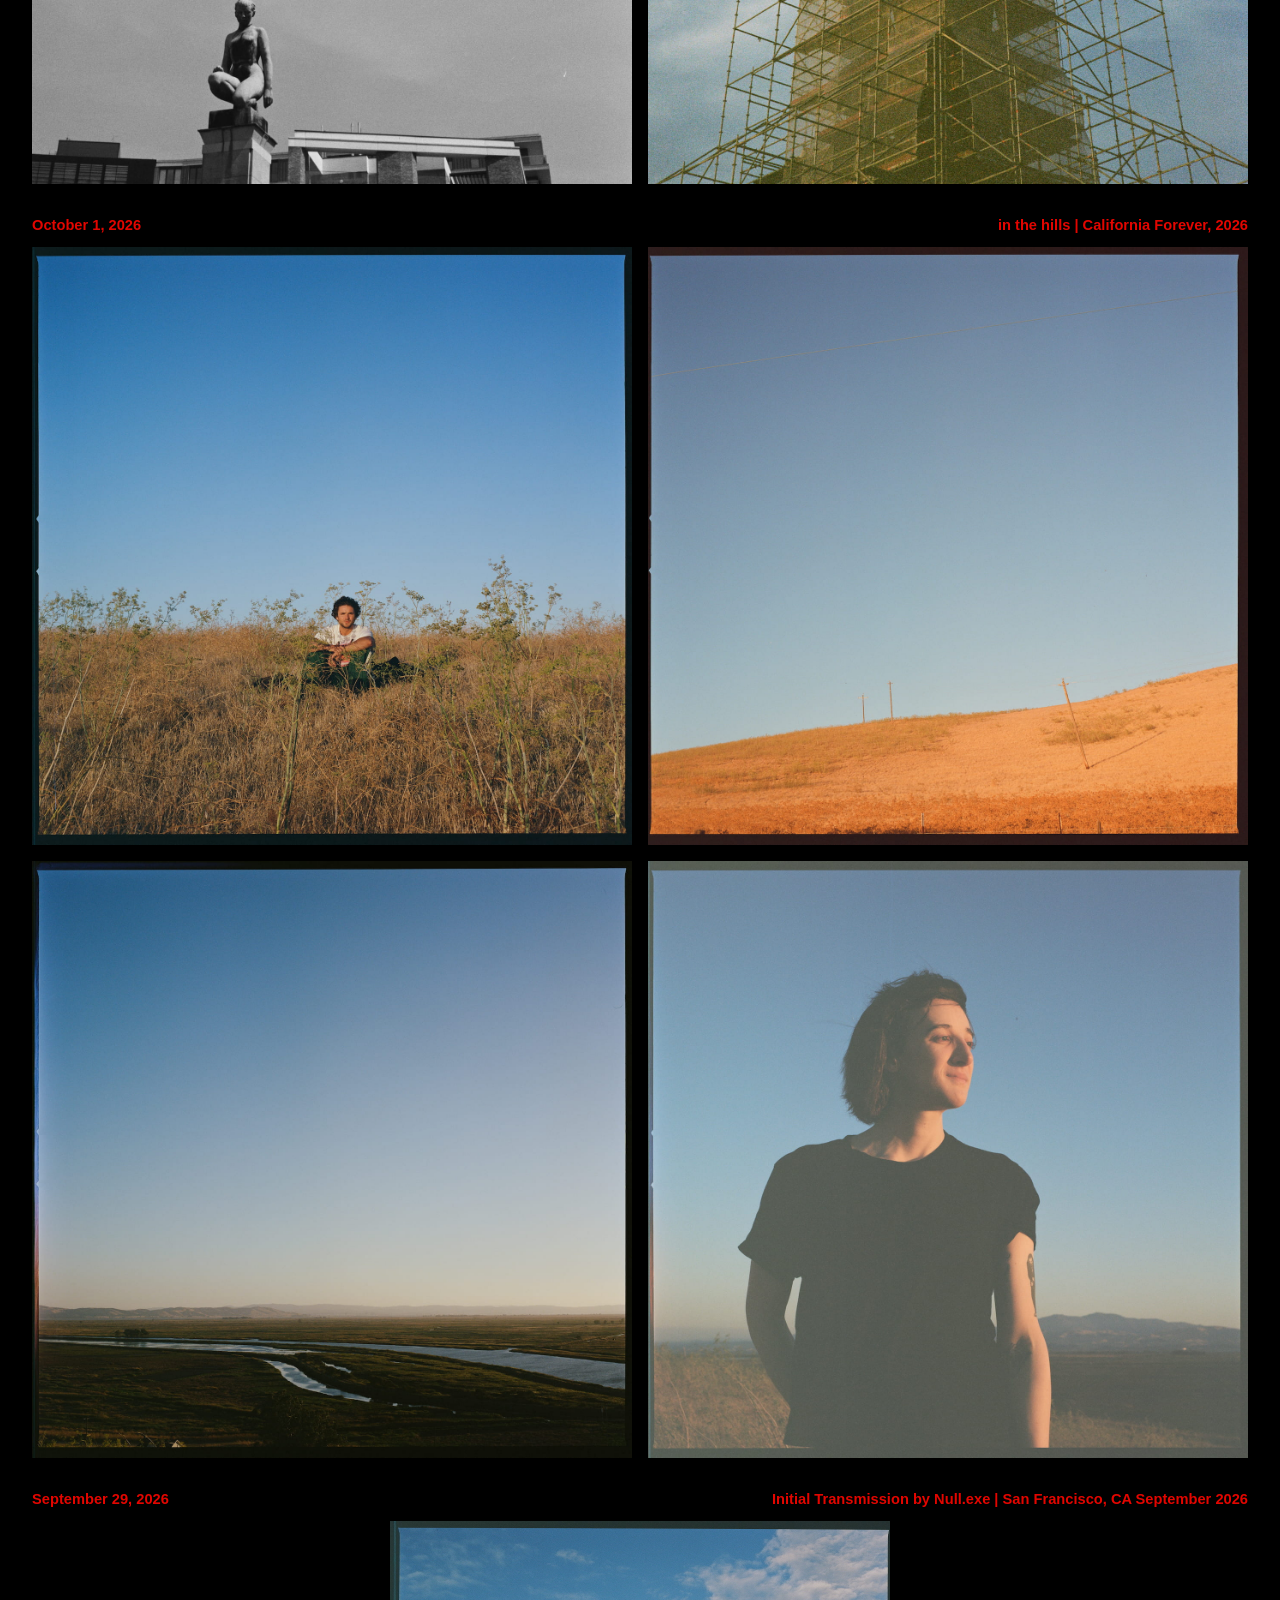
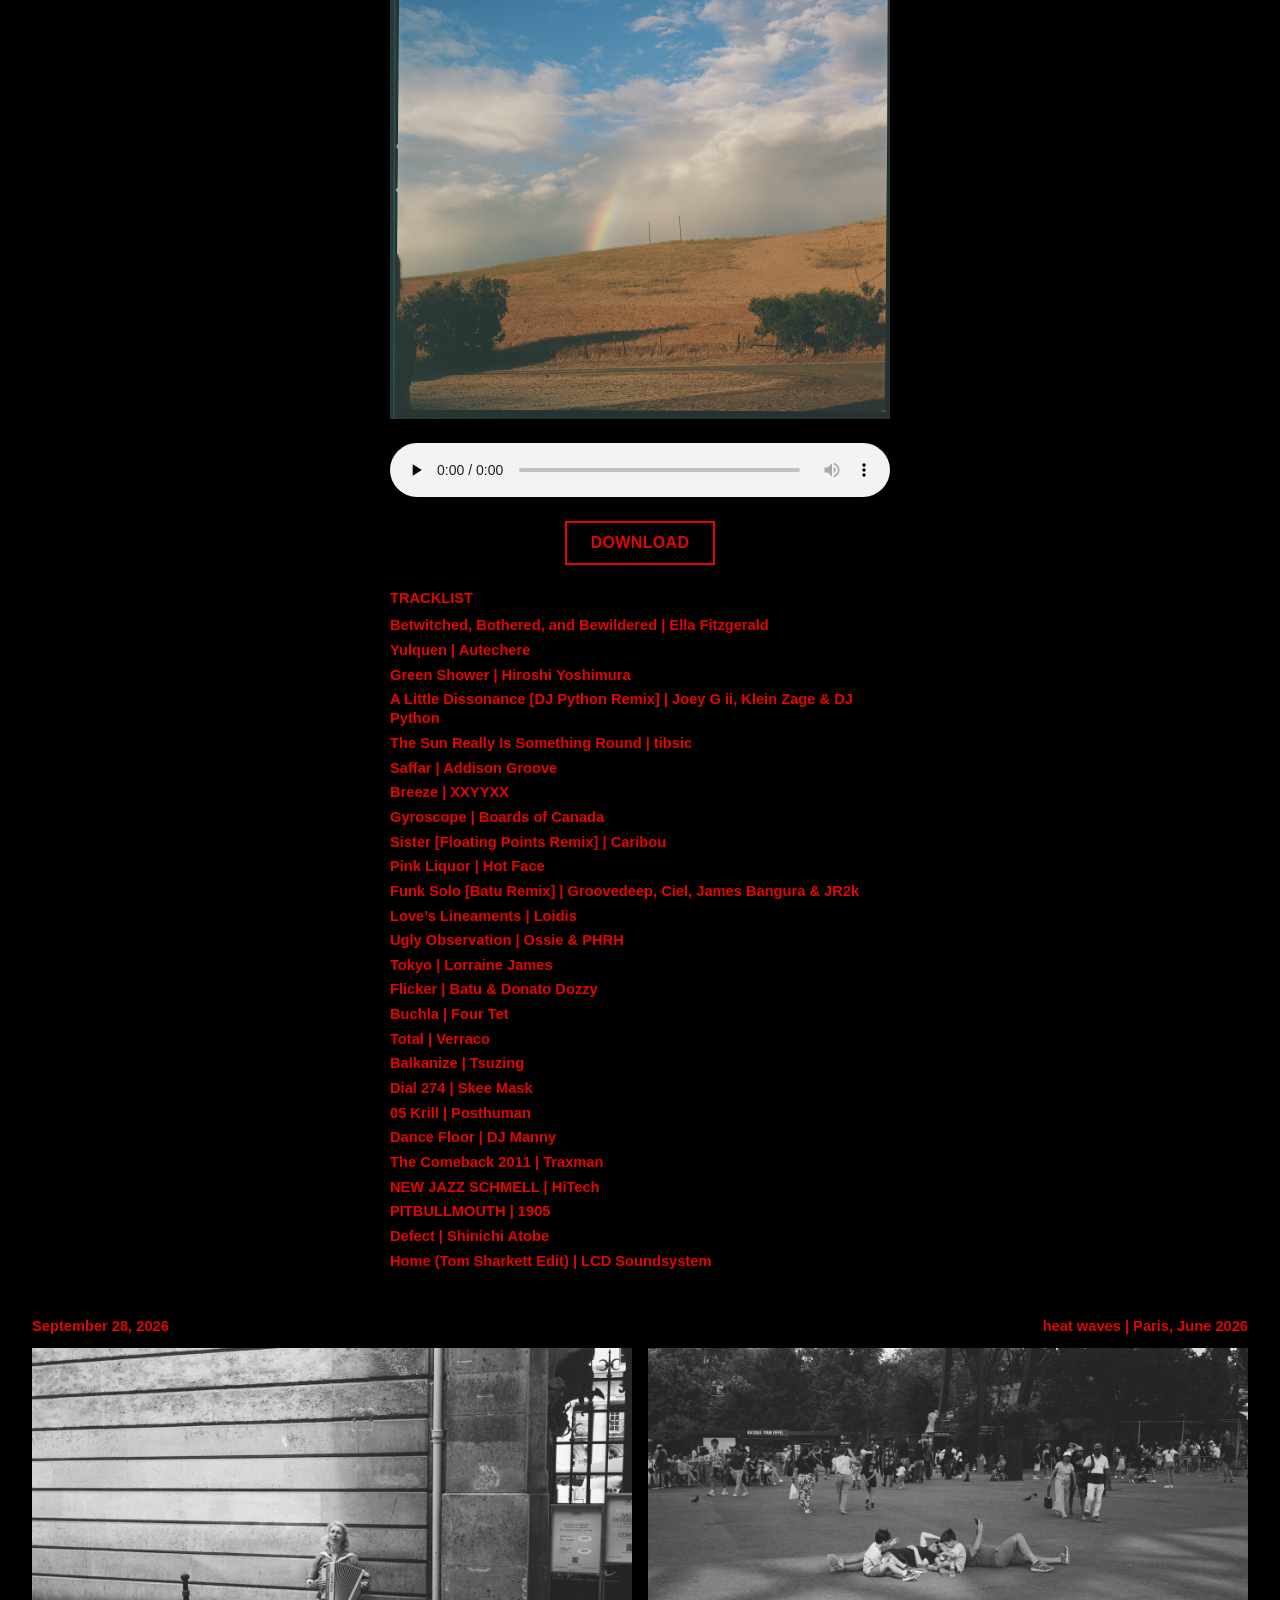
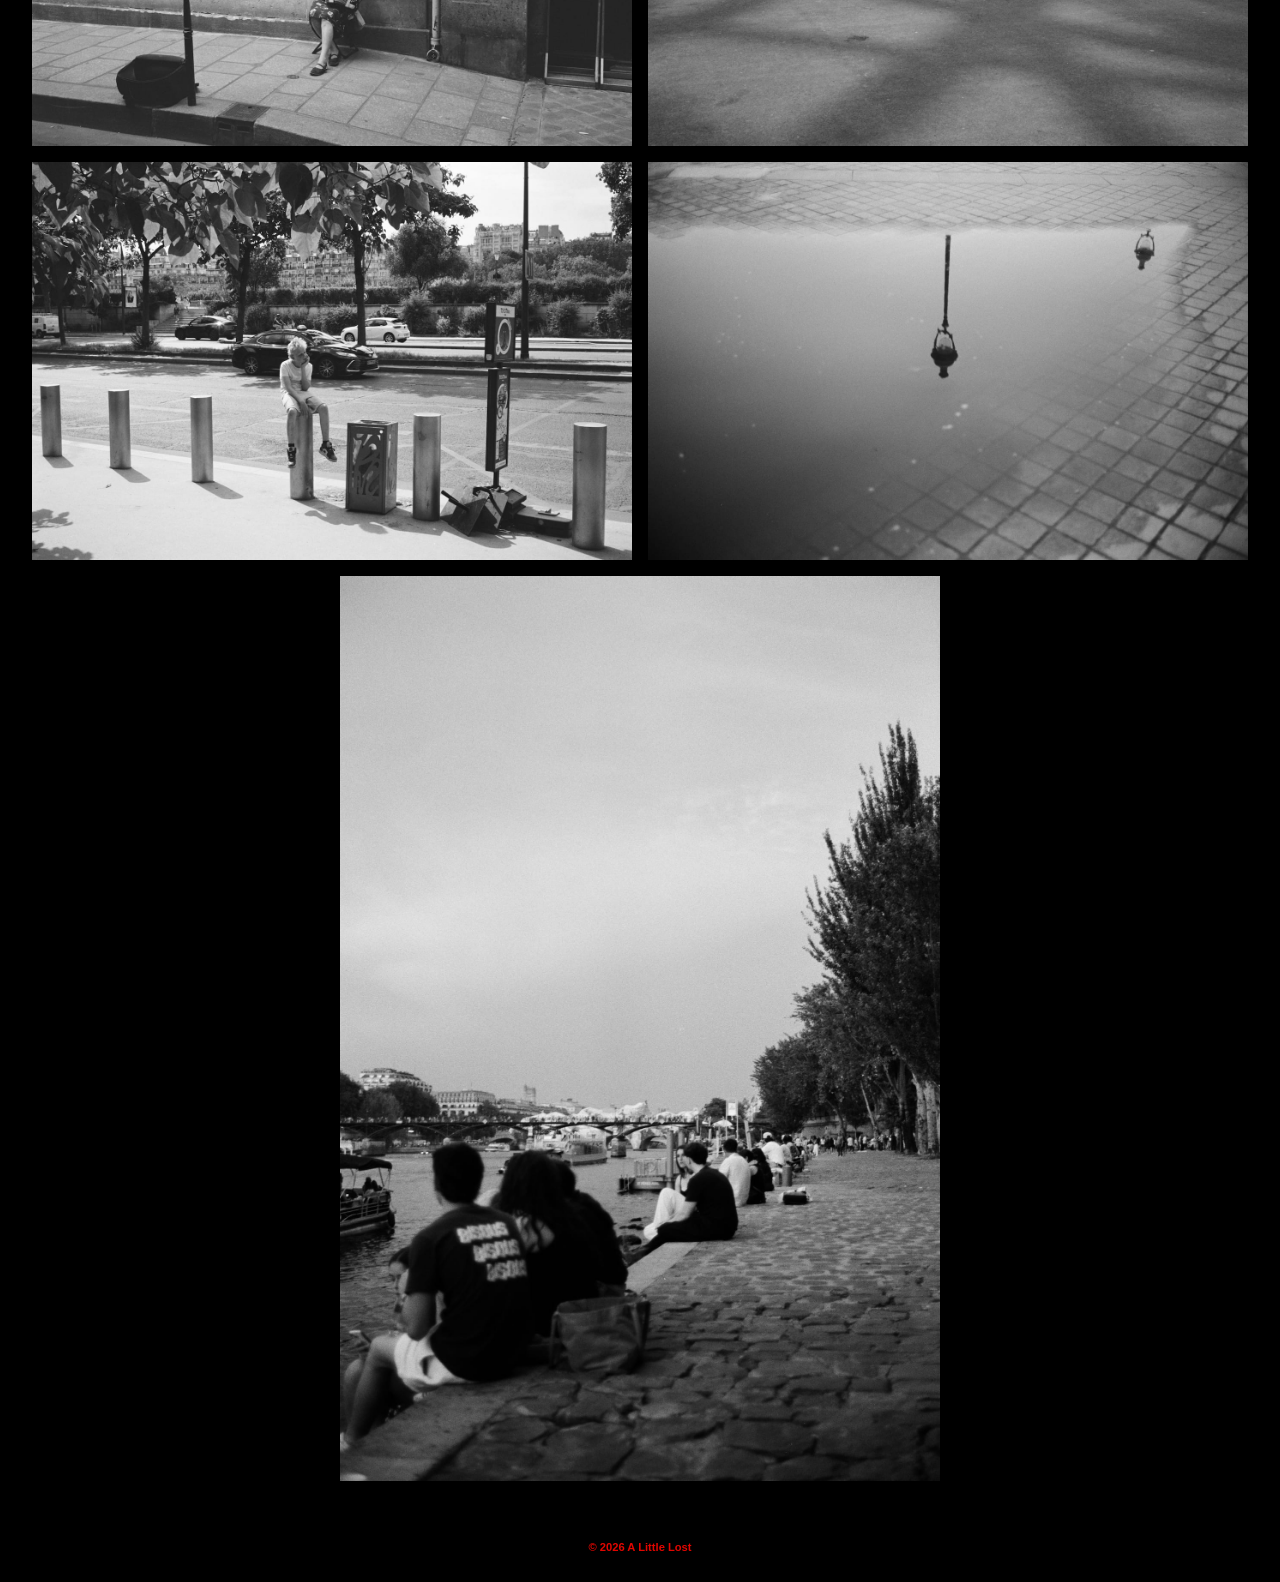
==== commit 702131ea: "add Post 5: a night in july, Los Angeles Co-Authored-By: Claude Sonnet 5 <noreply@anthropic.com>" ====
--- a/index.html
+++ b/index.html
@@ -23,6 +23,18 @@
   </header>
 
   <main>
+    <article class="post" id="post-4th-of-july">
+      <div class="post-meta">
+        <span class="post-date">October 19, 2026</span>
+        <span class="post-caption">a night in july | Los Angeles, July 2026</span>
+      </div>
+      <div class="post-photos">
+        <img src="POSTS/Post%205%204th%20of%20July/connor-light_bloginline.jpg" alt="Connor, lit up">
+        <img src="POSTS/Post%205%204th%20of%20July/firework-backlight_bloginline.jpg" alt="Firework backlight">
+        <img src="POSTS/Post%205%204th%20of%20July/firework2_bloginline.jpg" alt="Fireworks">
+        <img src="POSTS/Post%205%204th%20of%20July/lighting-firework_bloginline.jpg" alt="Lighting a firework">
+      </div>
+    </article>
     <article class="post" id="post-boys-night-out">
       <div class="post-meta">
         <span class="post-date">October 14, 2026</span>
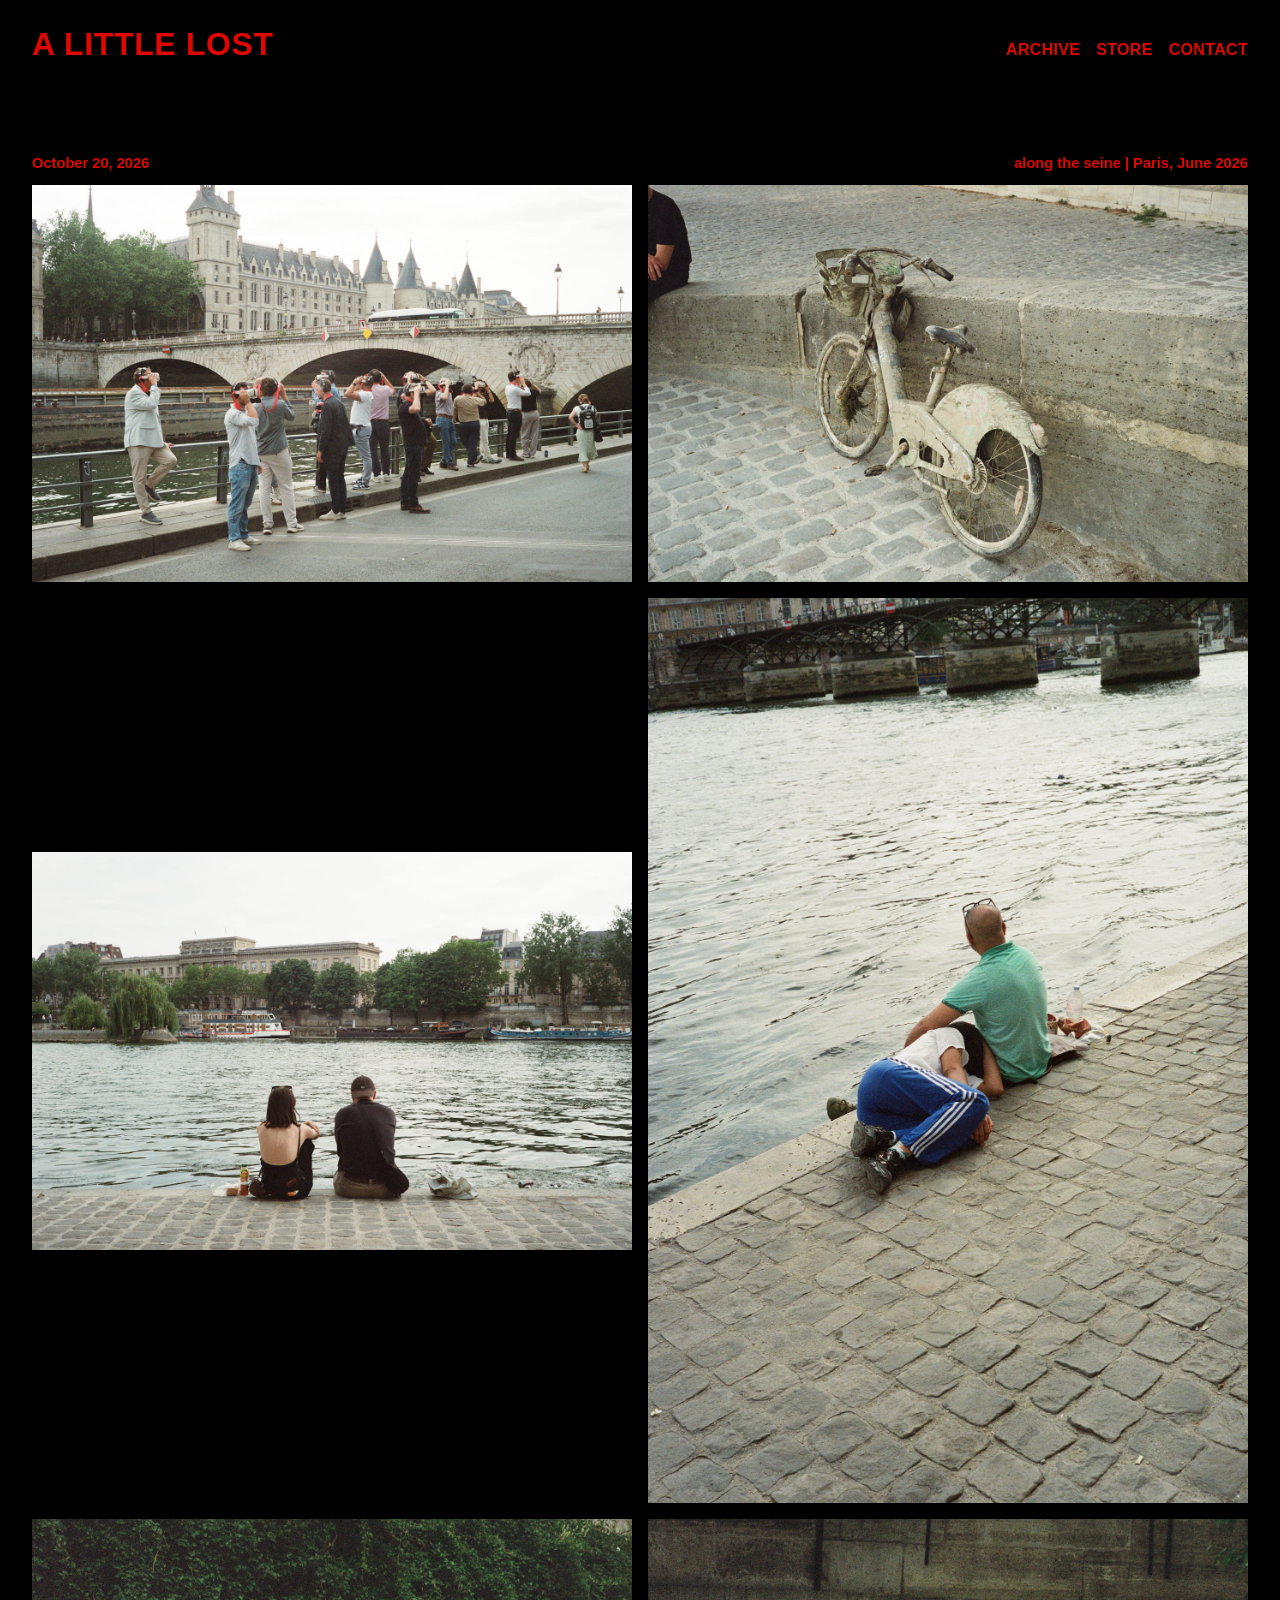
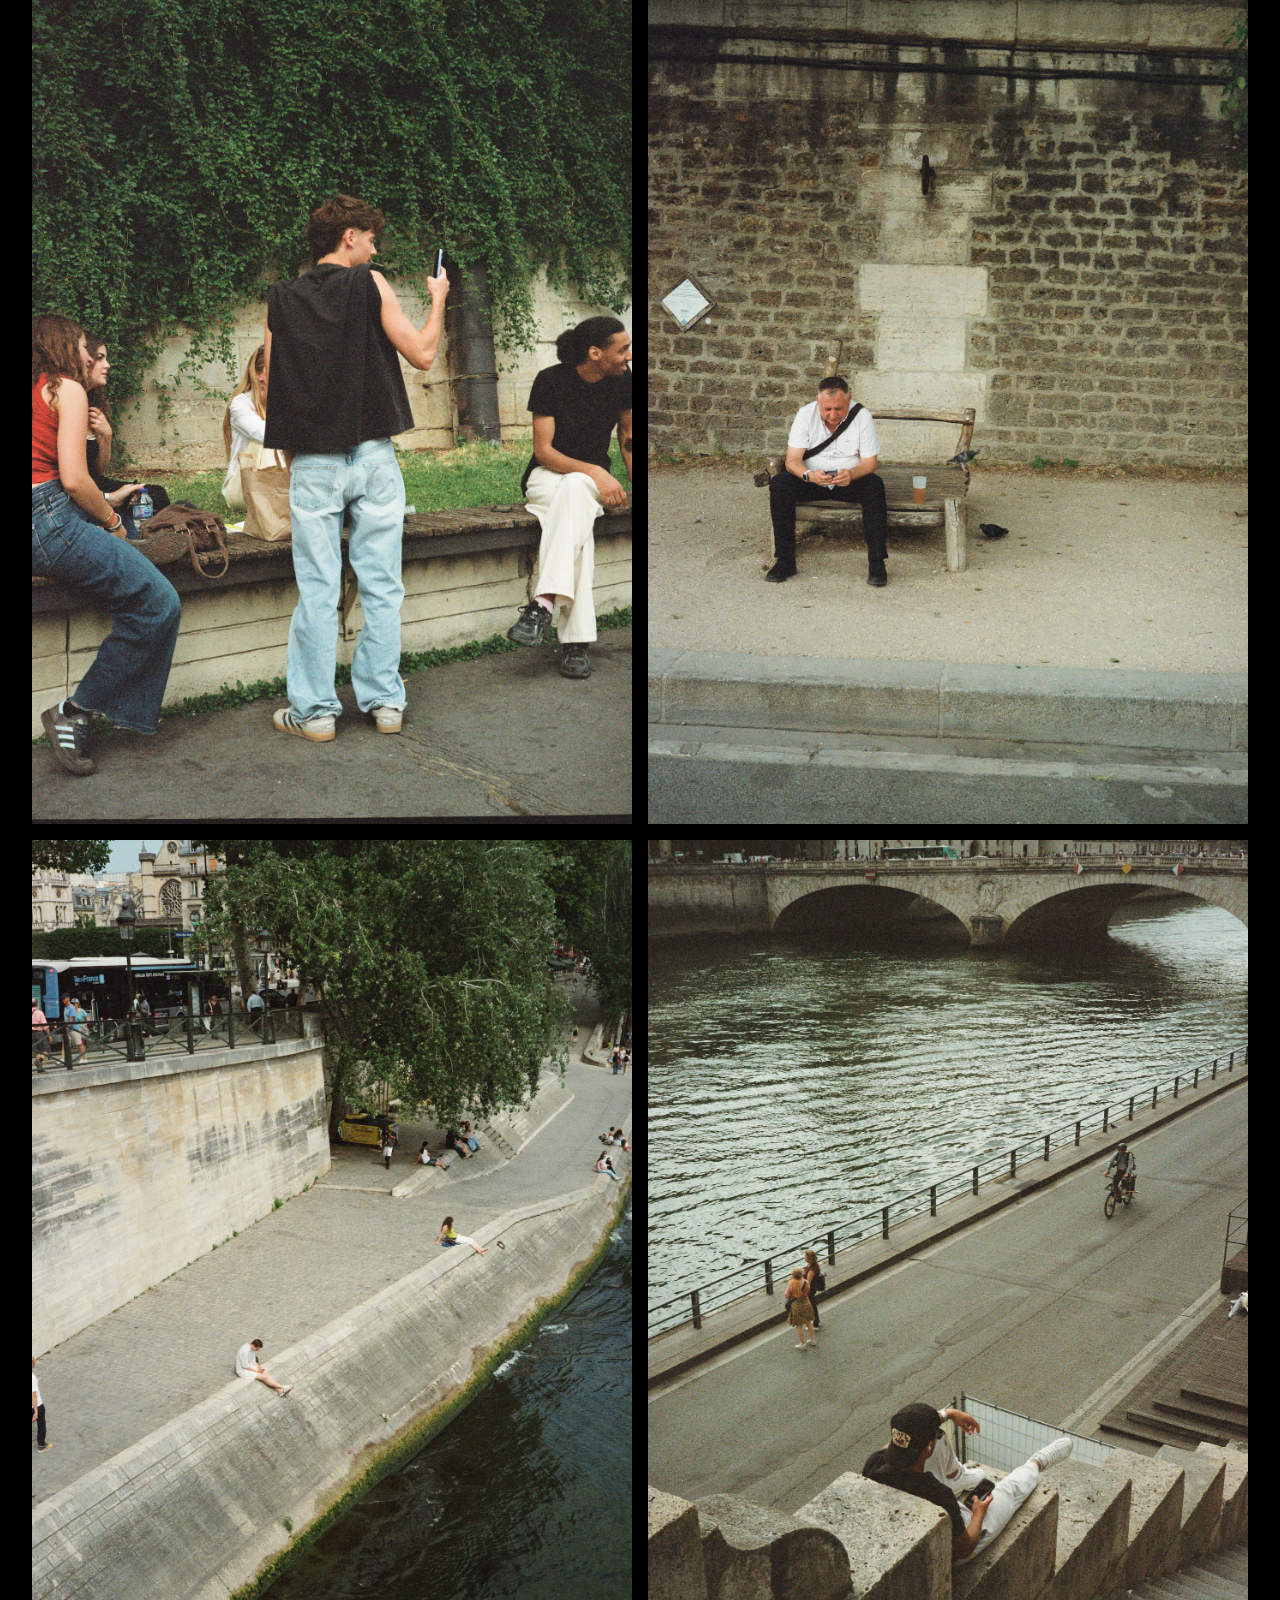
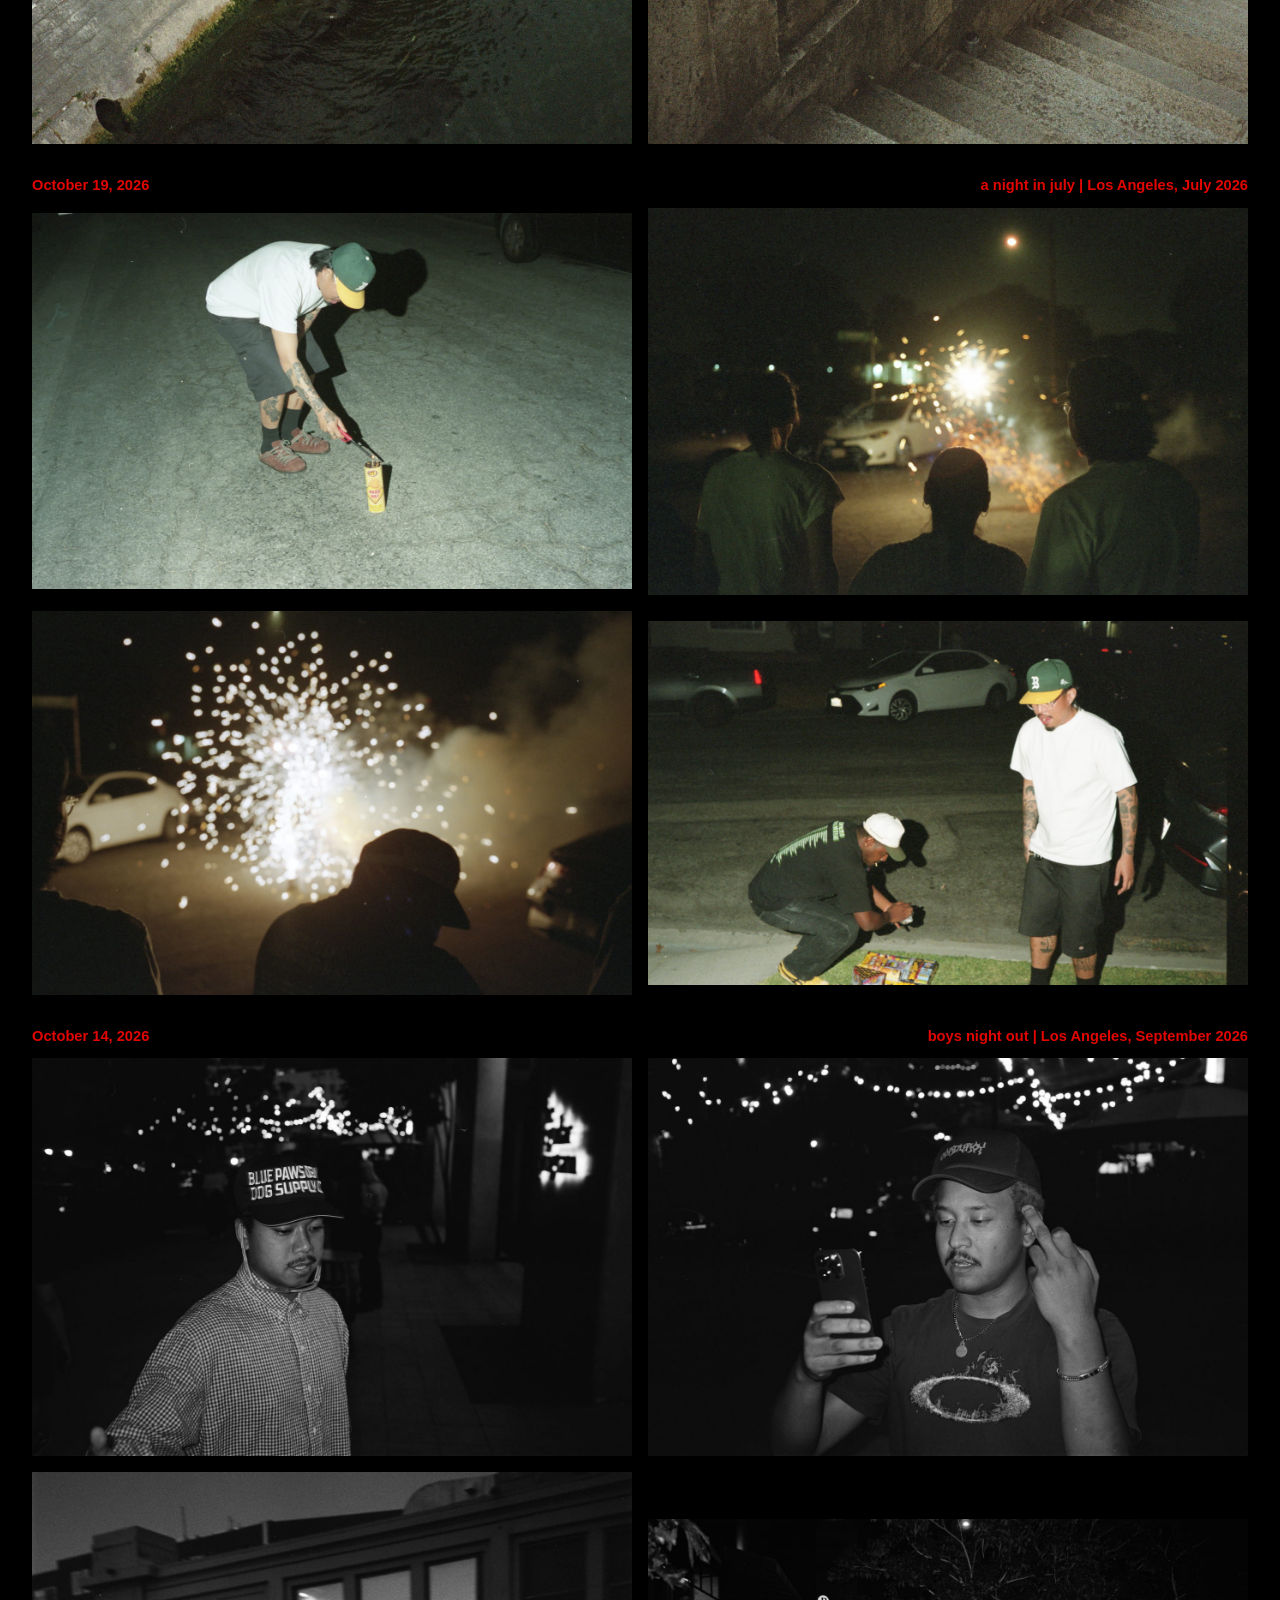
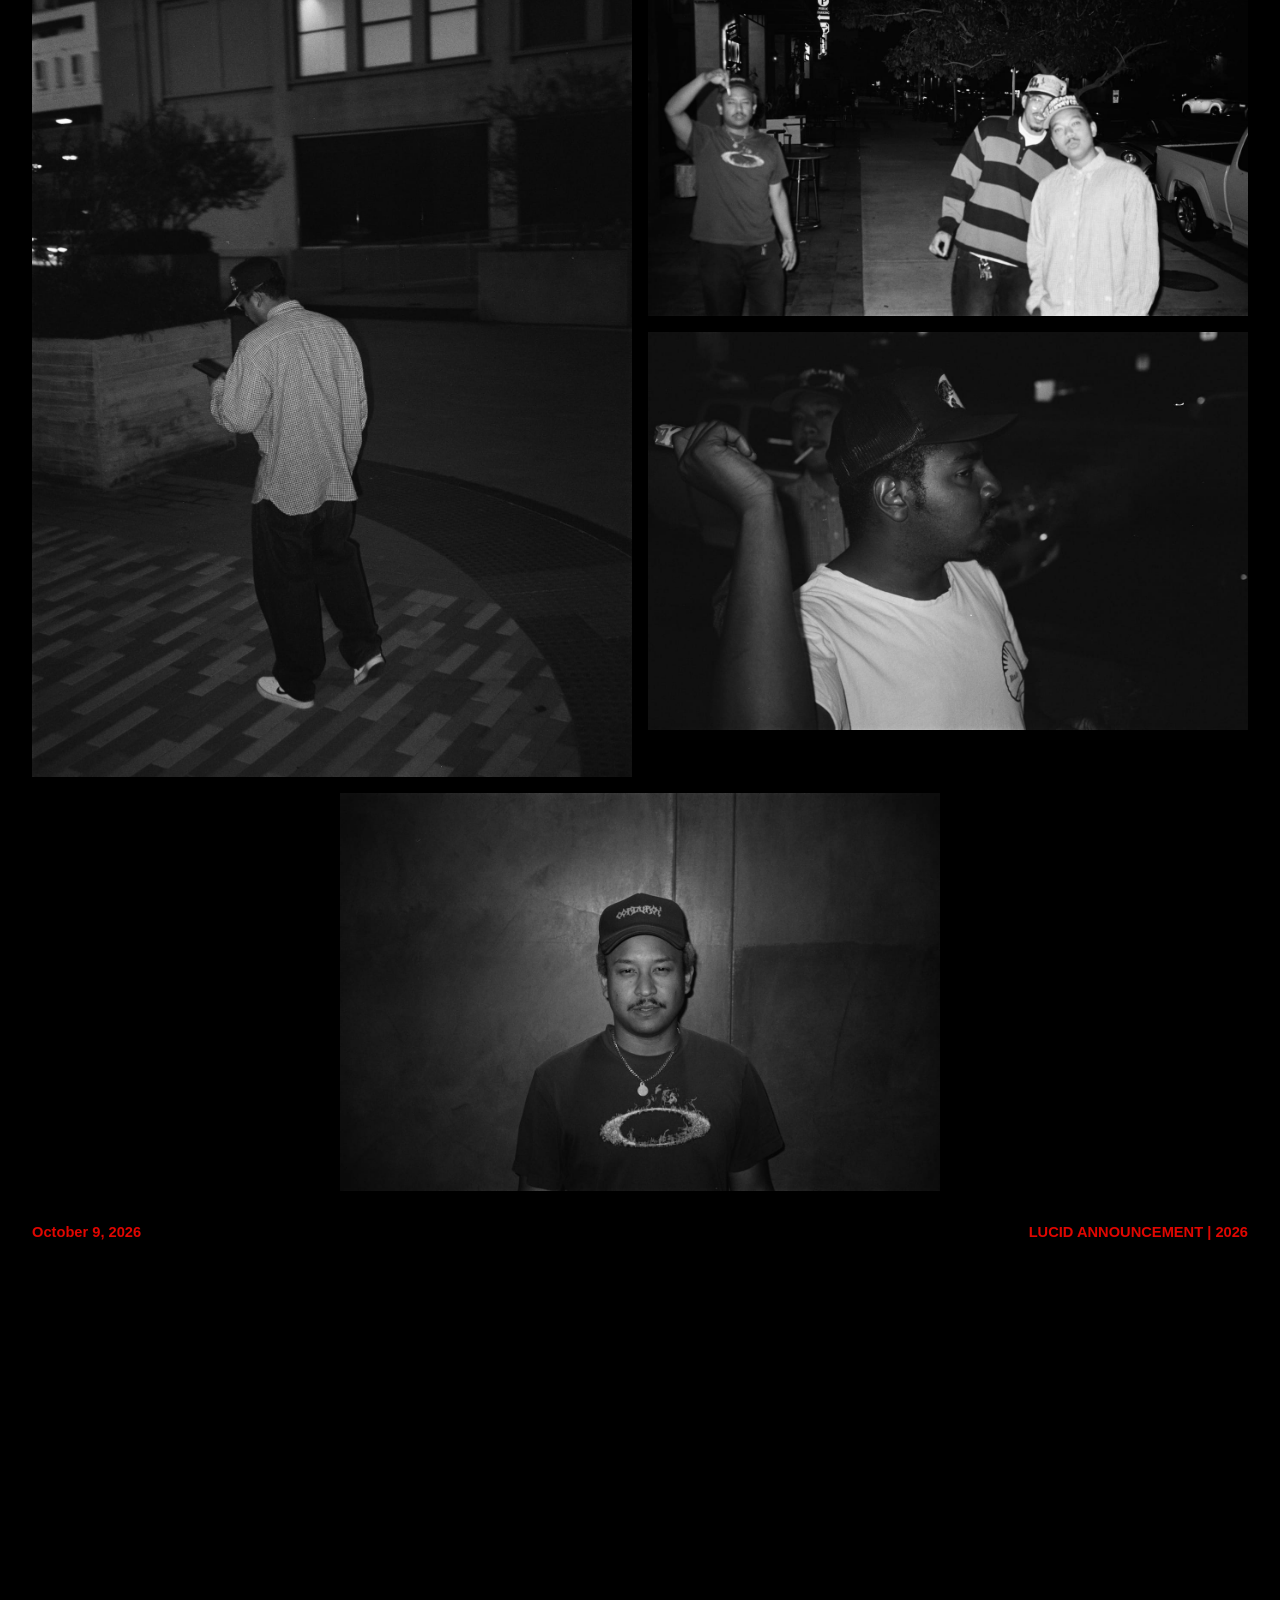
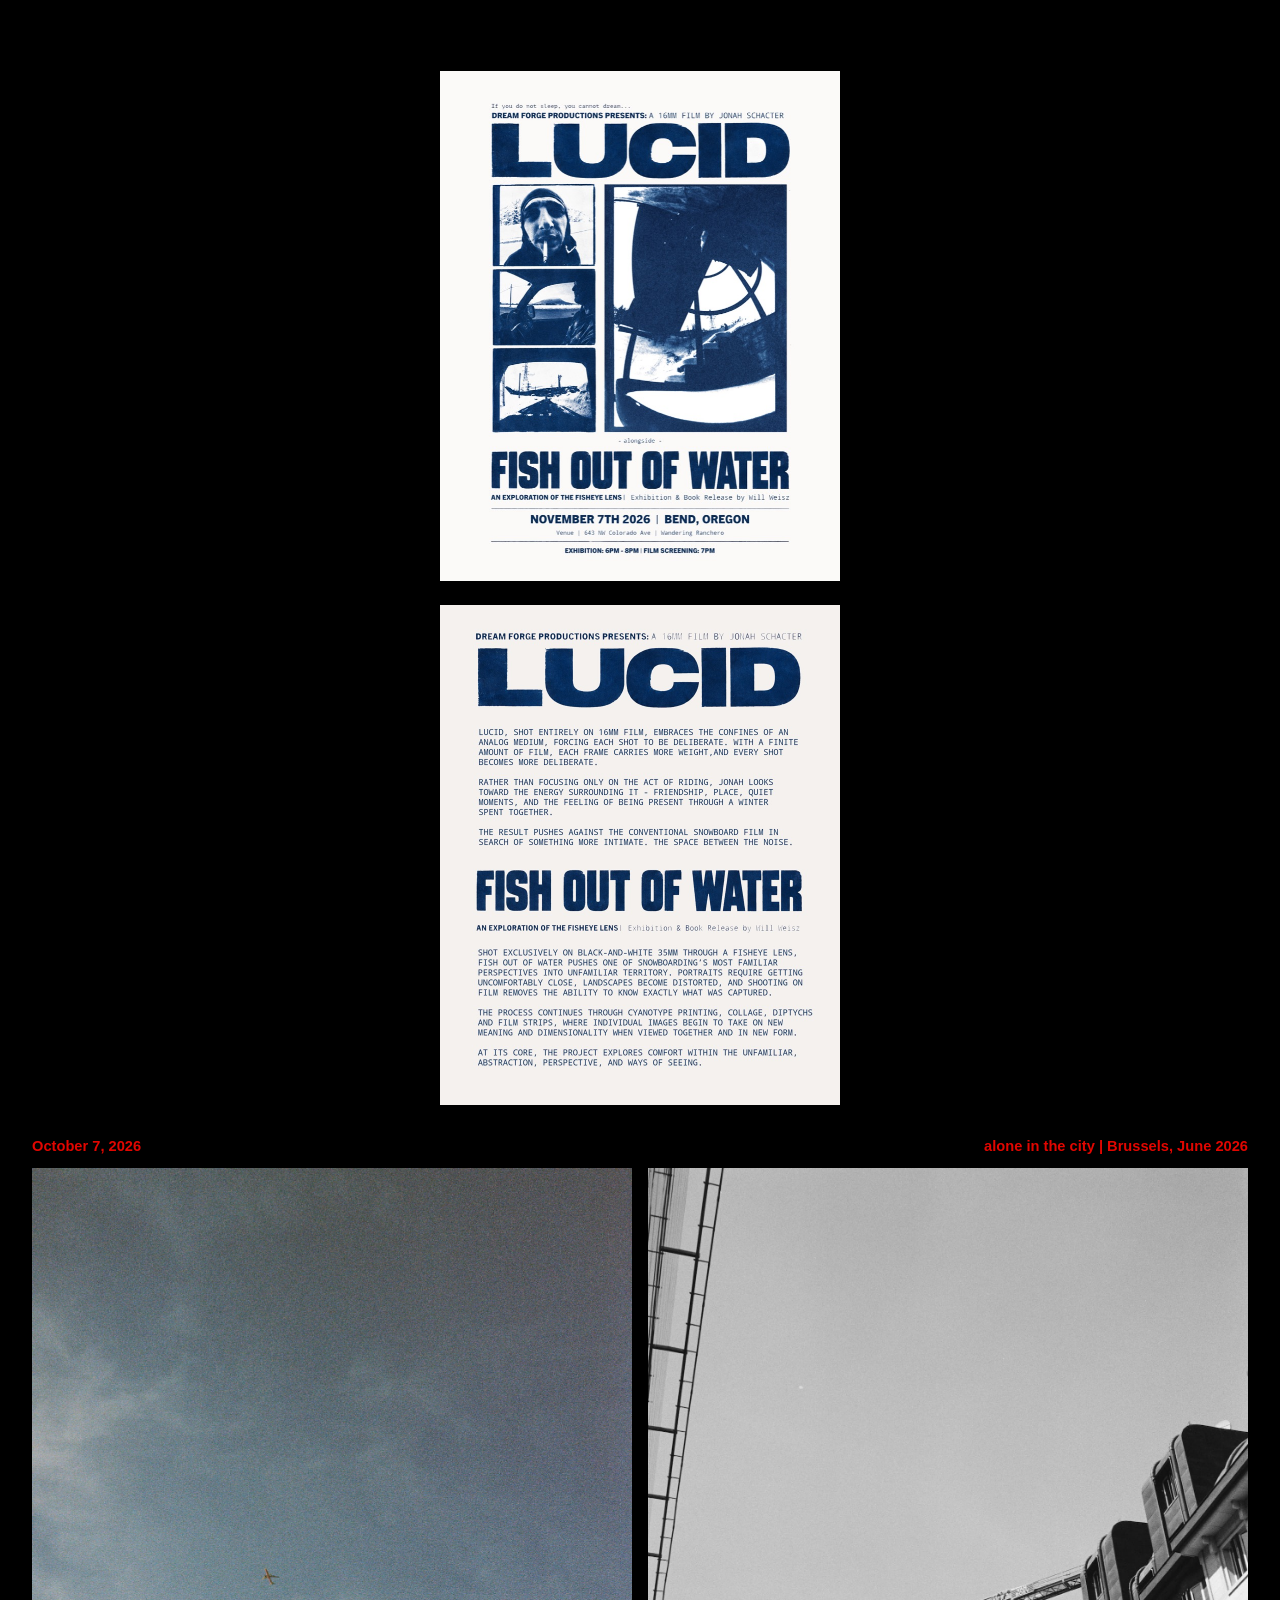
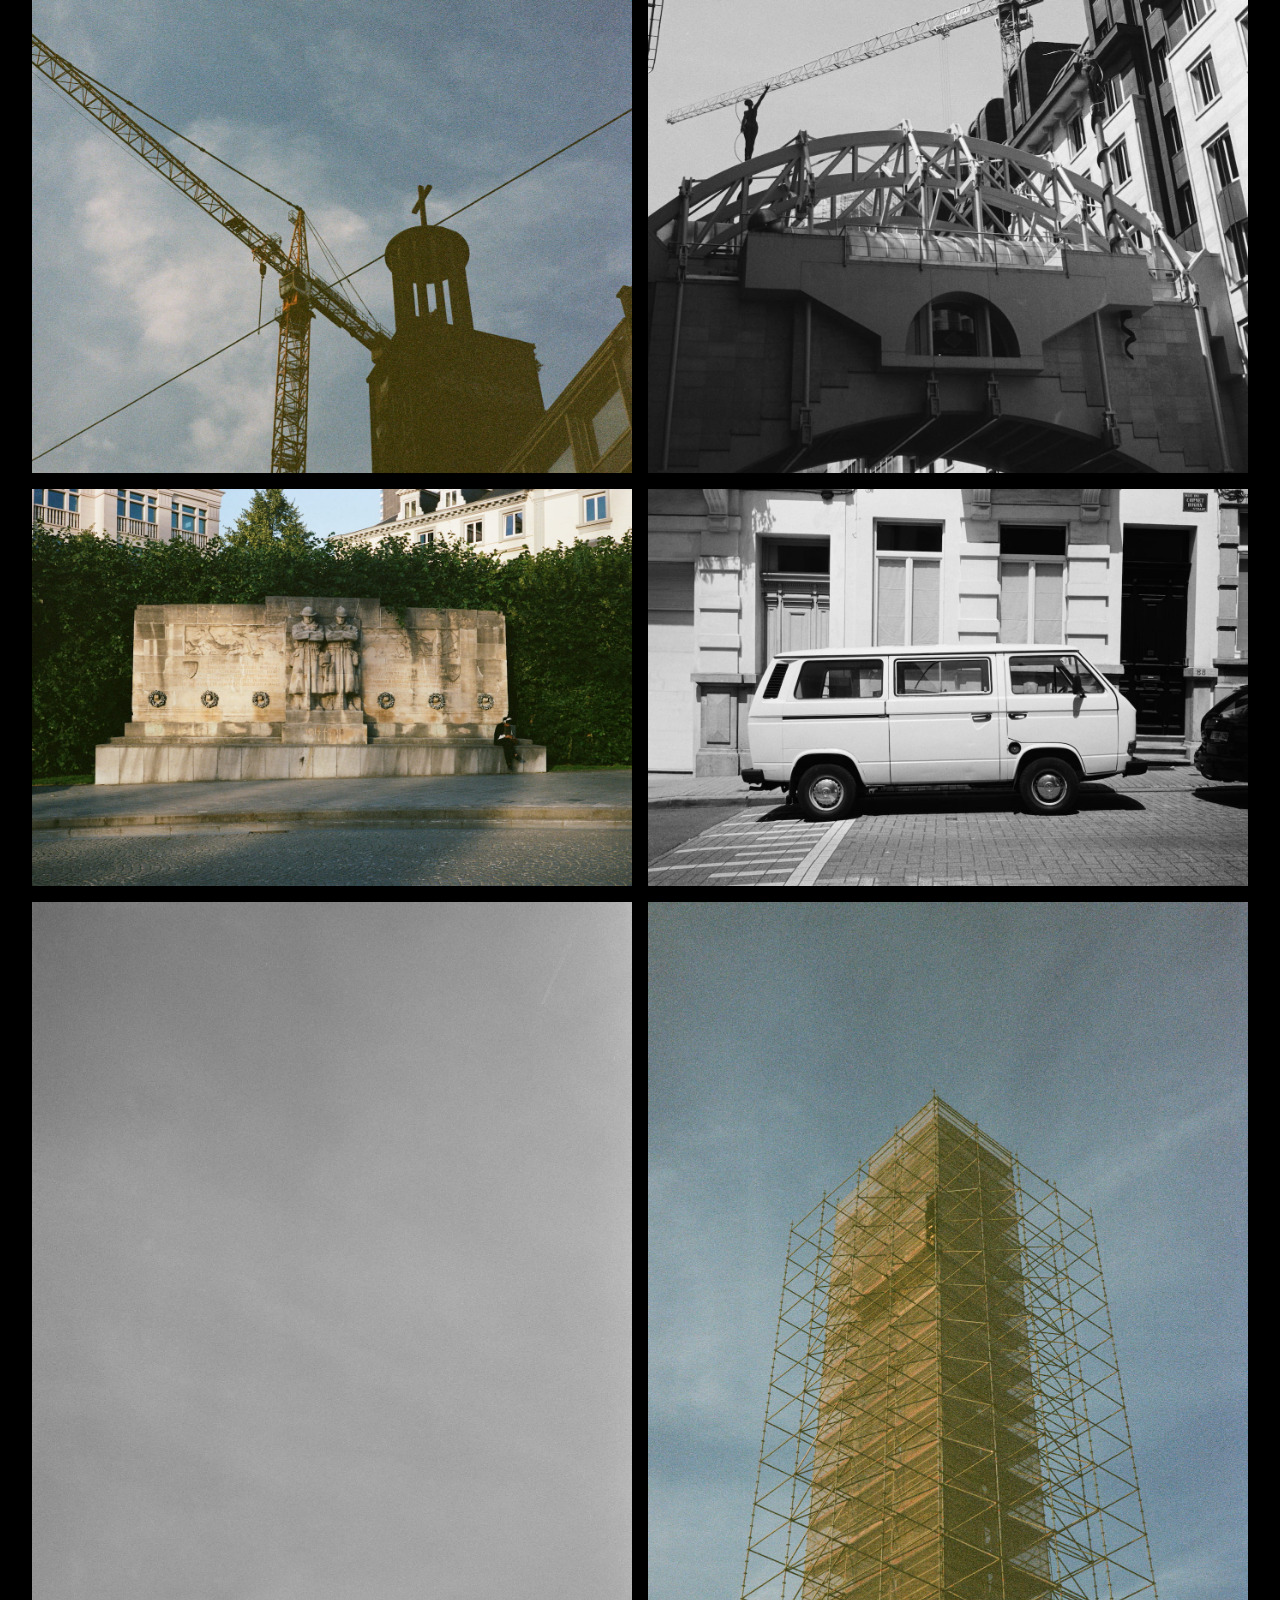
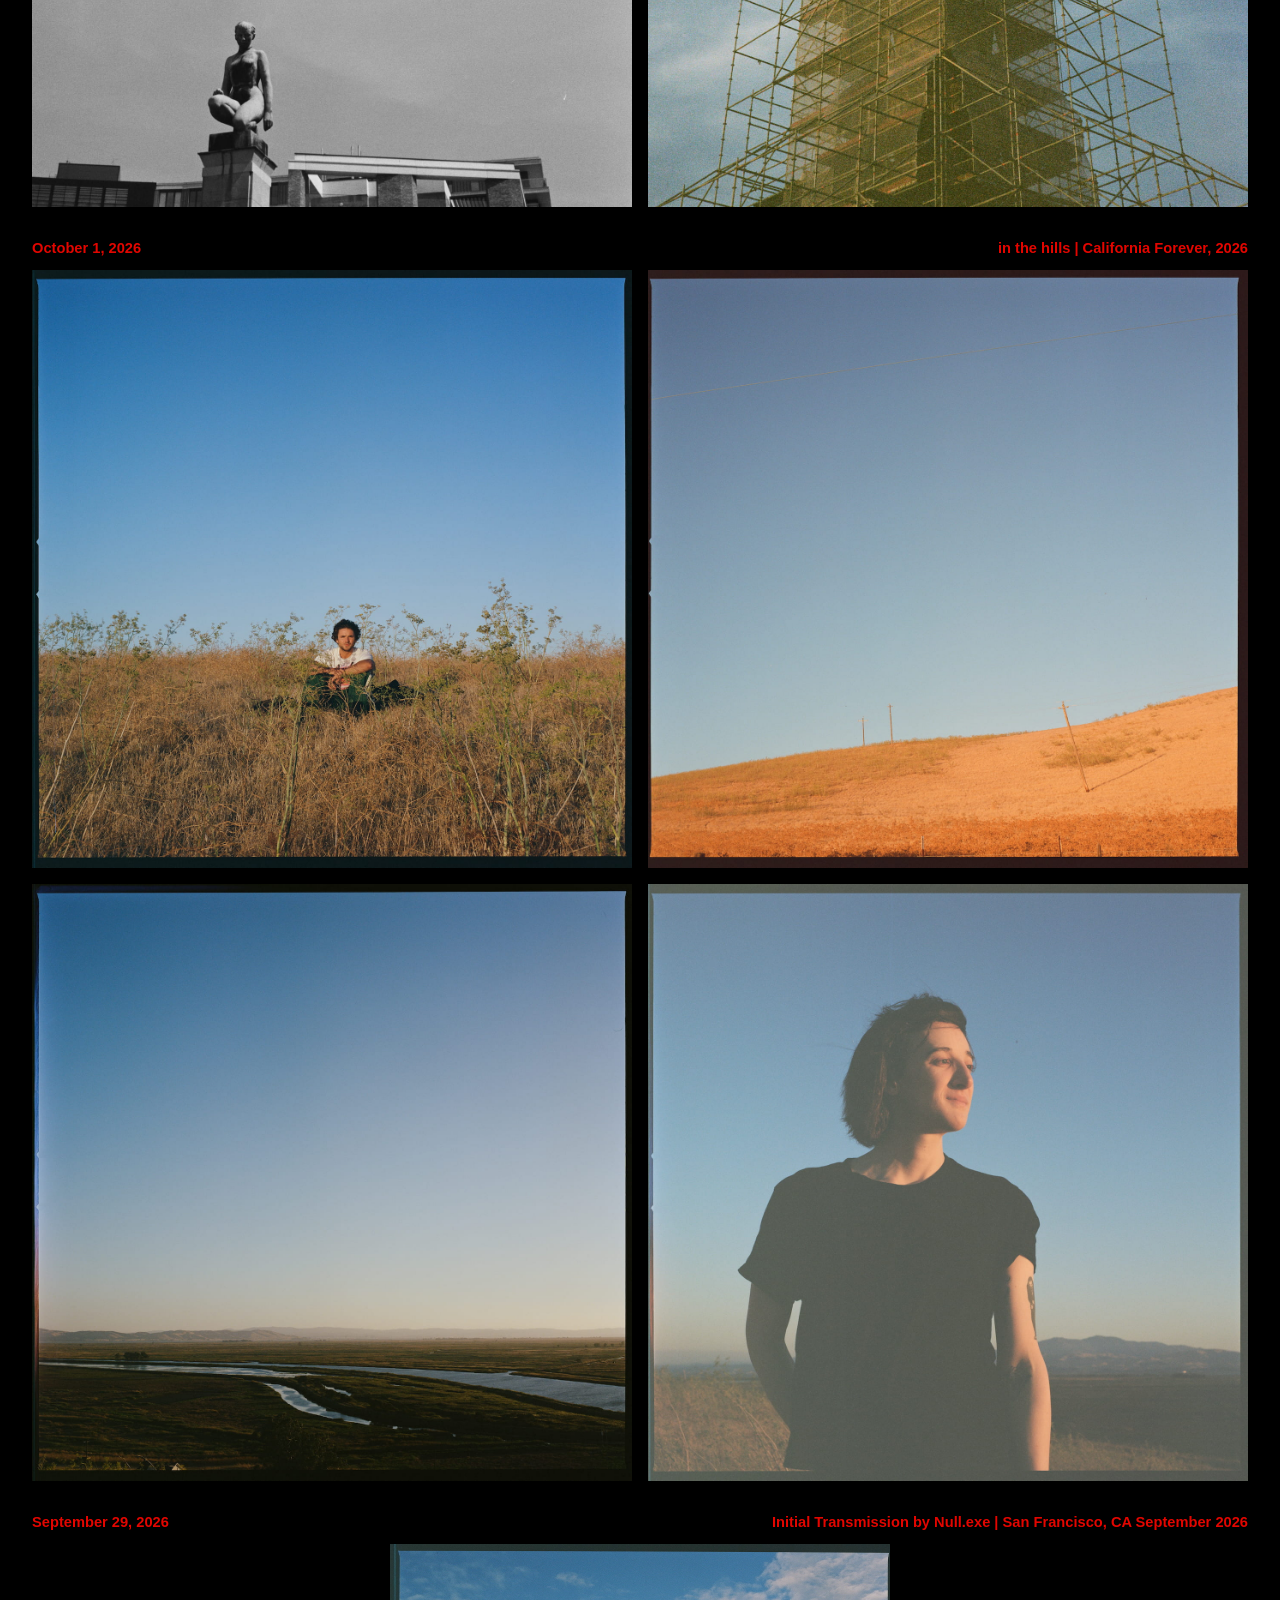
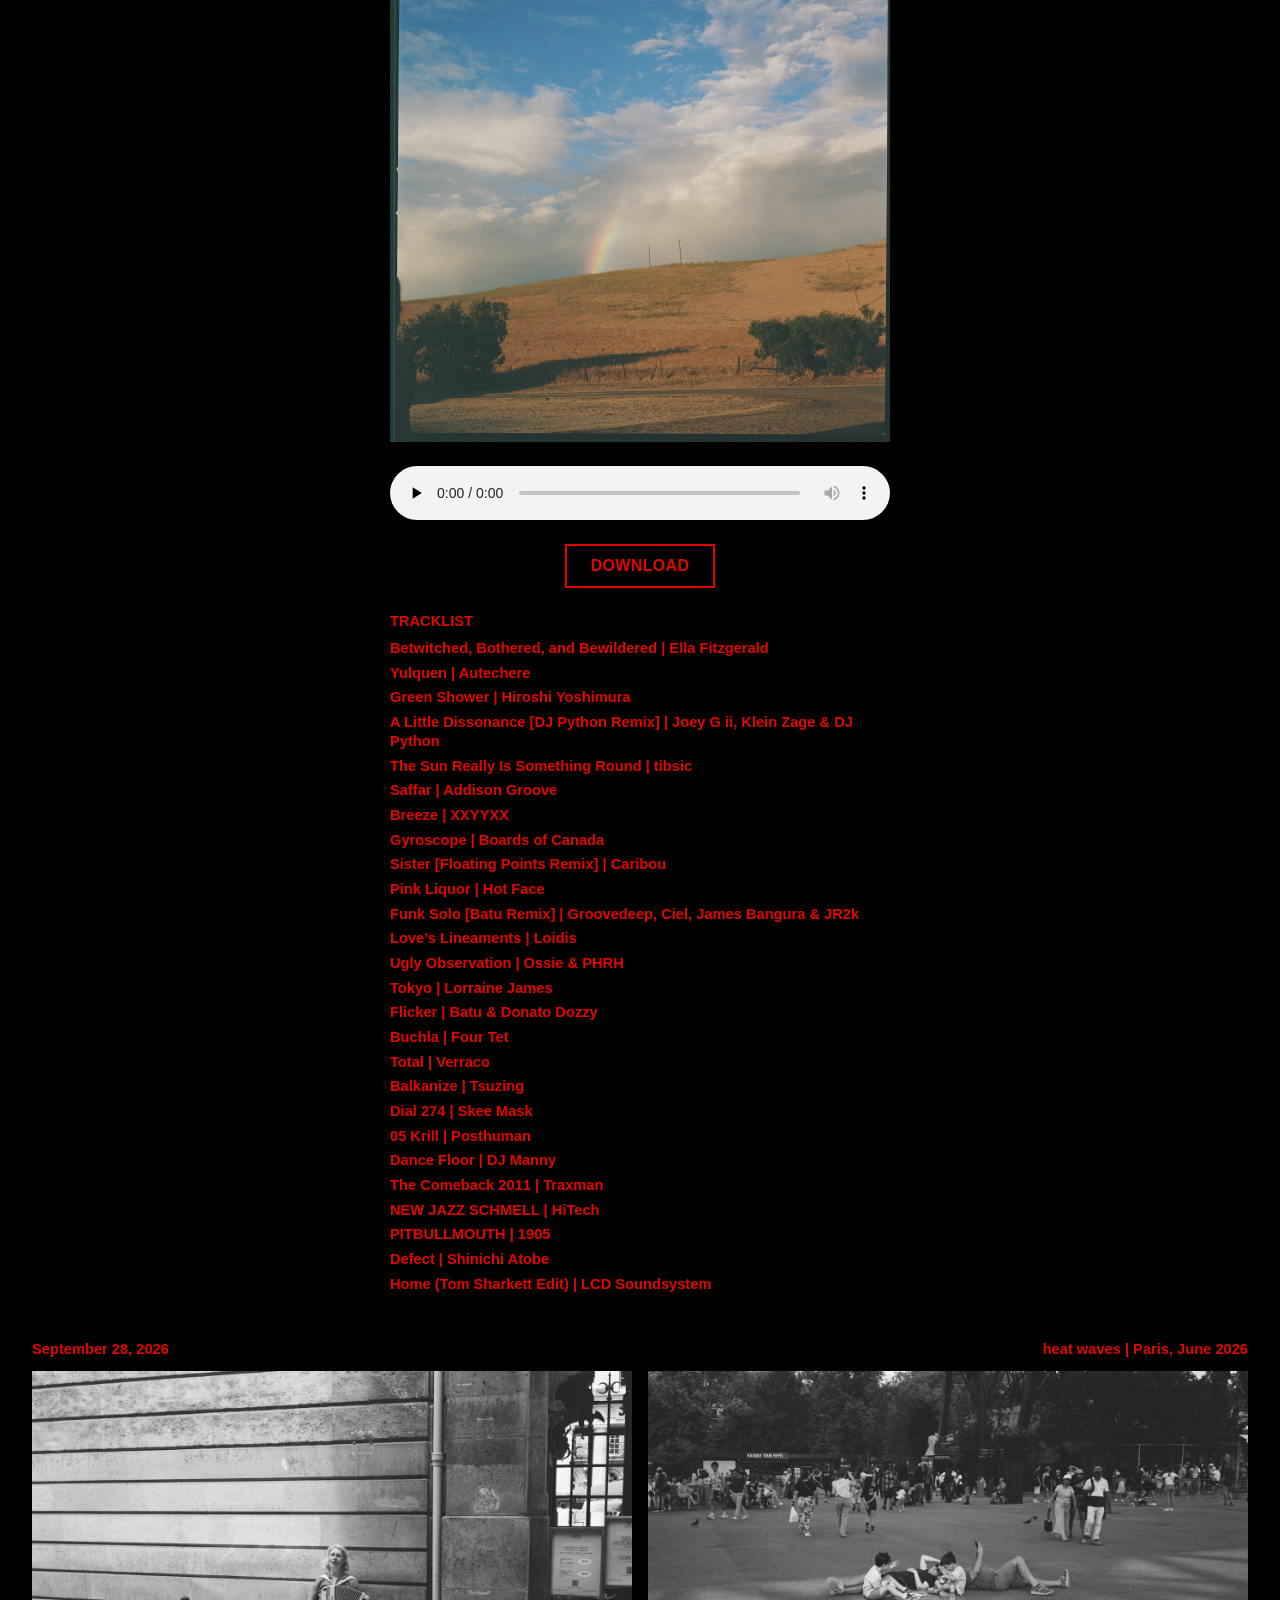
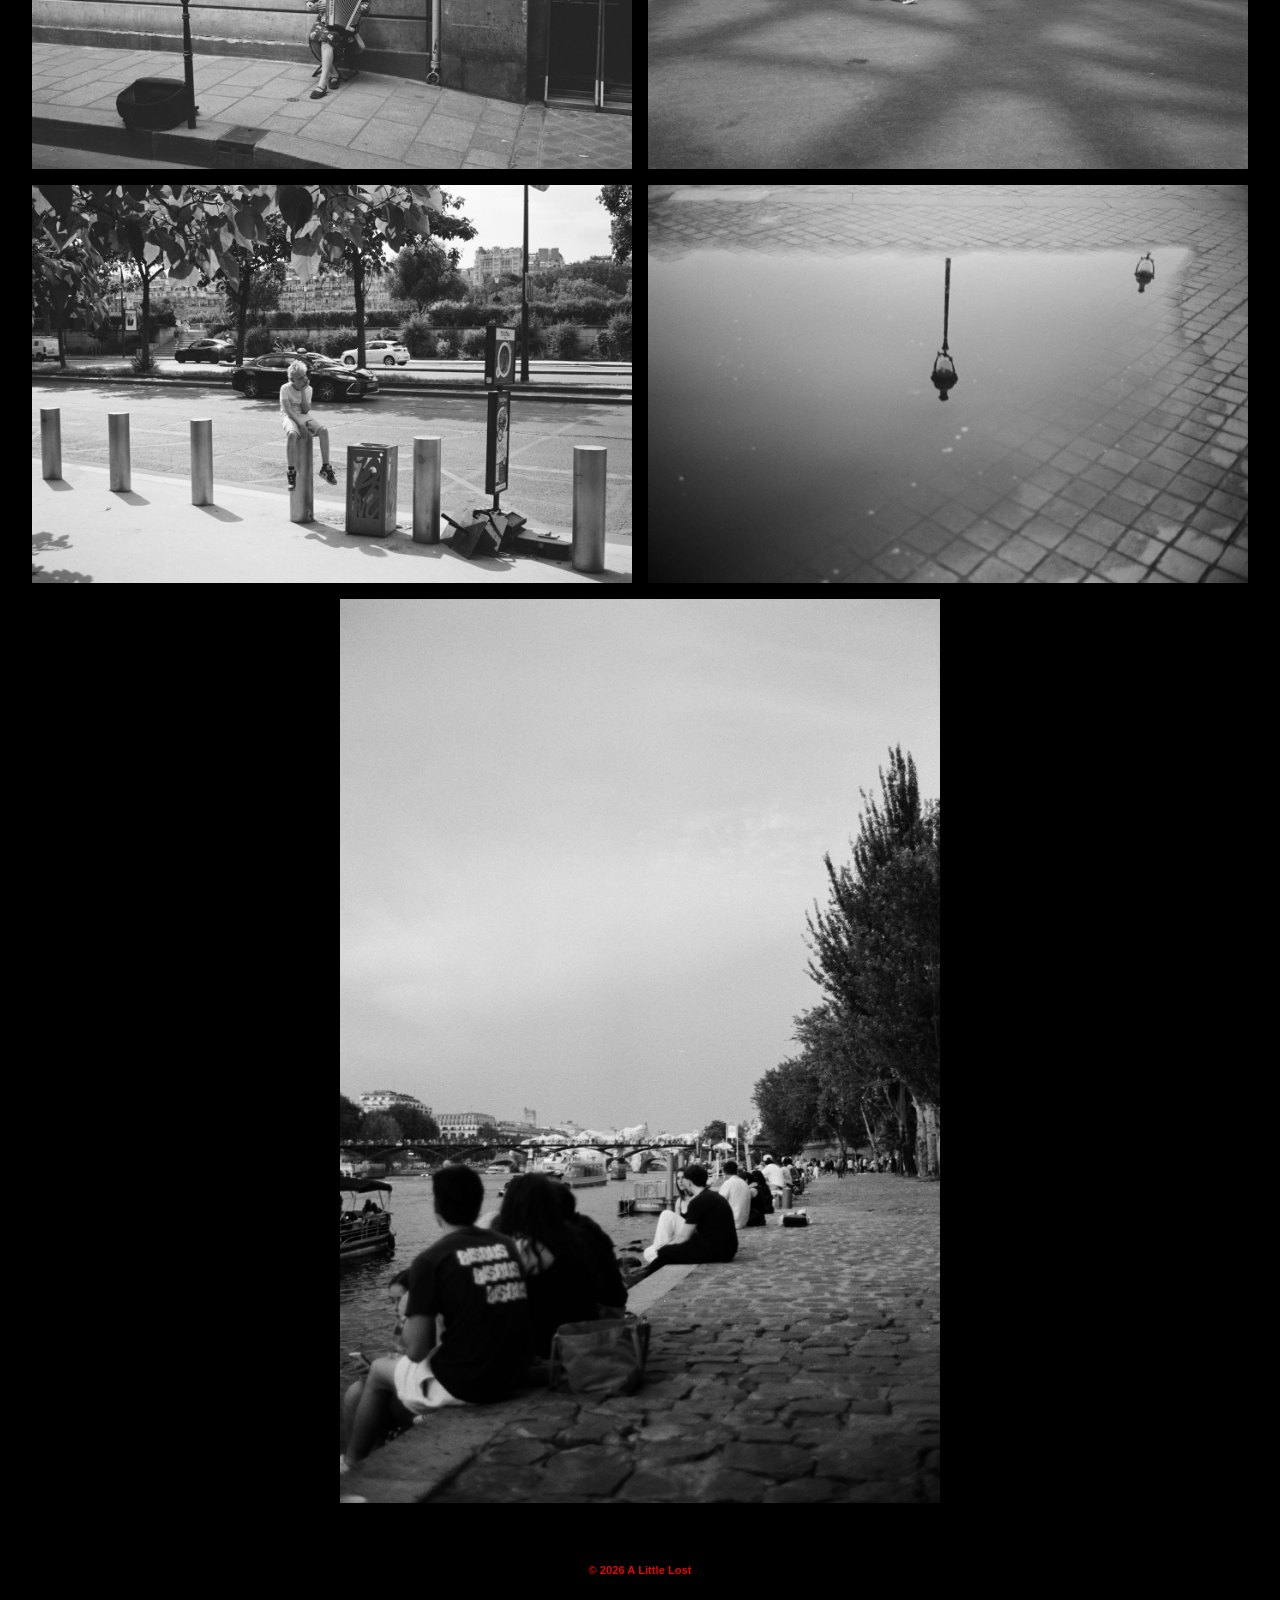
==== commit 4166db7d: "add Post 6: along the seine, Paris Co-Authored-By: Claude Sonnet 5 <noreply@anthropic.com>" ====
--- a/index.html
+++ b/index.html
@@ -23,6 +23,22 @@
   </header>
 
   <main>
+    <article class="post" id="post-along-the-seine">
+      <div class="post-meta">
+        <span class="post-date">October 20, 2026</span>
+        <span class="post-caption">along the seine | Paris, June 2026</span>
+      </div>
+      <div class="post-photos">
+        <img src="POSTS/Post%206%20Along%20the%20Seine/vrboys_bloginline.jpg" alt="VR boys">
+        <img src="POSTS/Post%206%20Along%20the%20Seine/dirtbike_bloginline.jpg" alt="Dirt bike">
+        <img src="POSTS/Post%206%20Along%20the%20Seine/sitwithme_bloginline.jpg" alt="Sit with me">
+        <img src="POSTS/Post%206%20Along%20the%20Seine/holdme_bloginline.jpg" alt="Hold me">
+        <img src="POSTS/Post%206%20Along%20the%20Seine/thekids_bloginline.jpg" alt="The kids">
+        <img src="POSTS/Post%206%20Along%20the%20Seine/manandphone_bloginline.jpg" alt="Man and phone">
+        <img src="POSTS/Post%206%20Along%20the%20Seine/abovetheriver_bloginline.jpg" alt="Above the river">
+        <img src="POSTS/Post%206%20Along%20the%20Seine/onthesteps_bloginline.jpg" alt="On the steps">
+      </div>
+    </article>
     <article class="post" id="post-4th-of-july">
       <div class="post-meta">
         <span class="post-date">October 19, 2026</span>
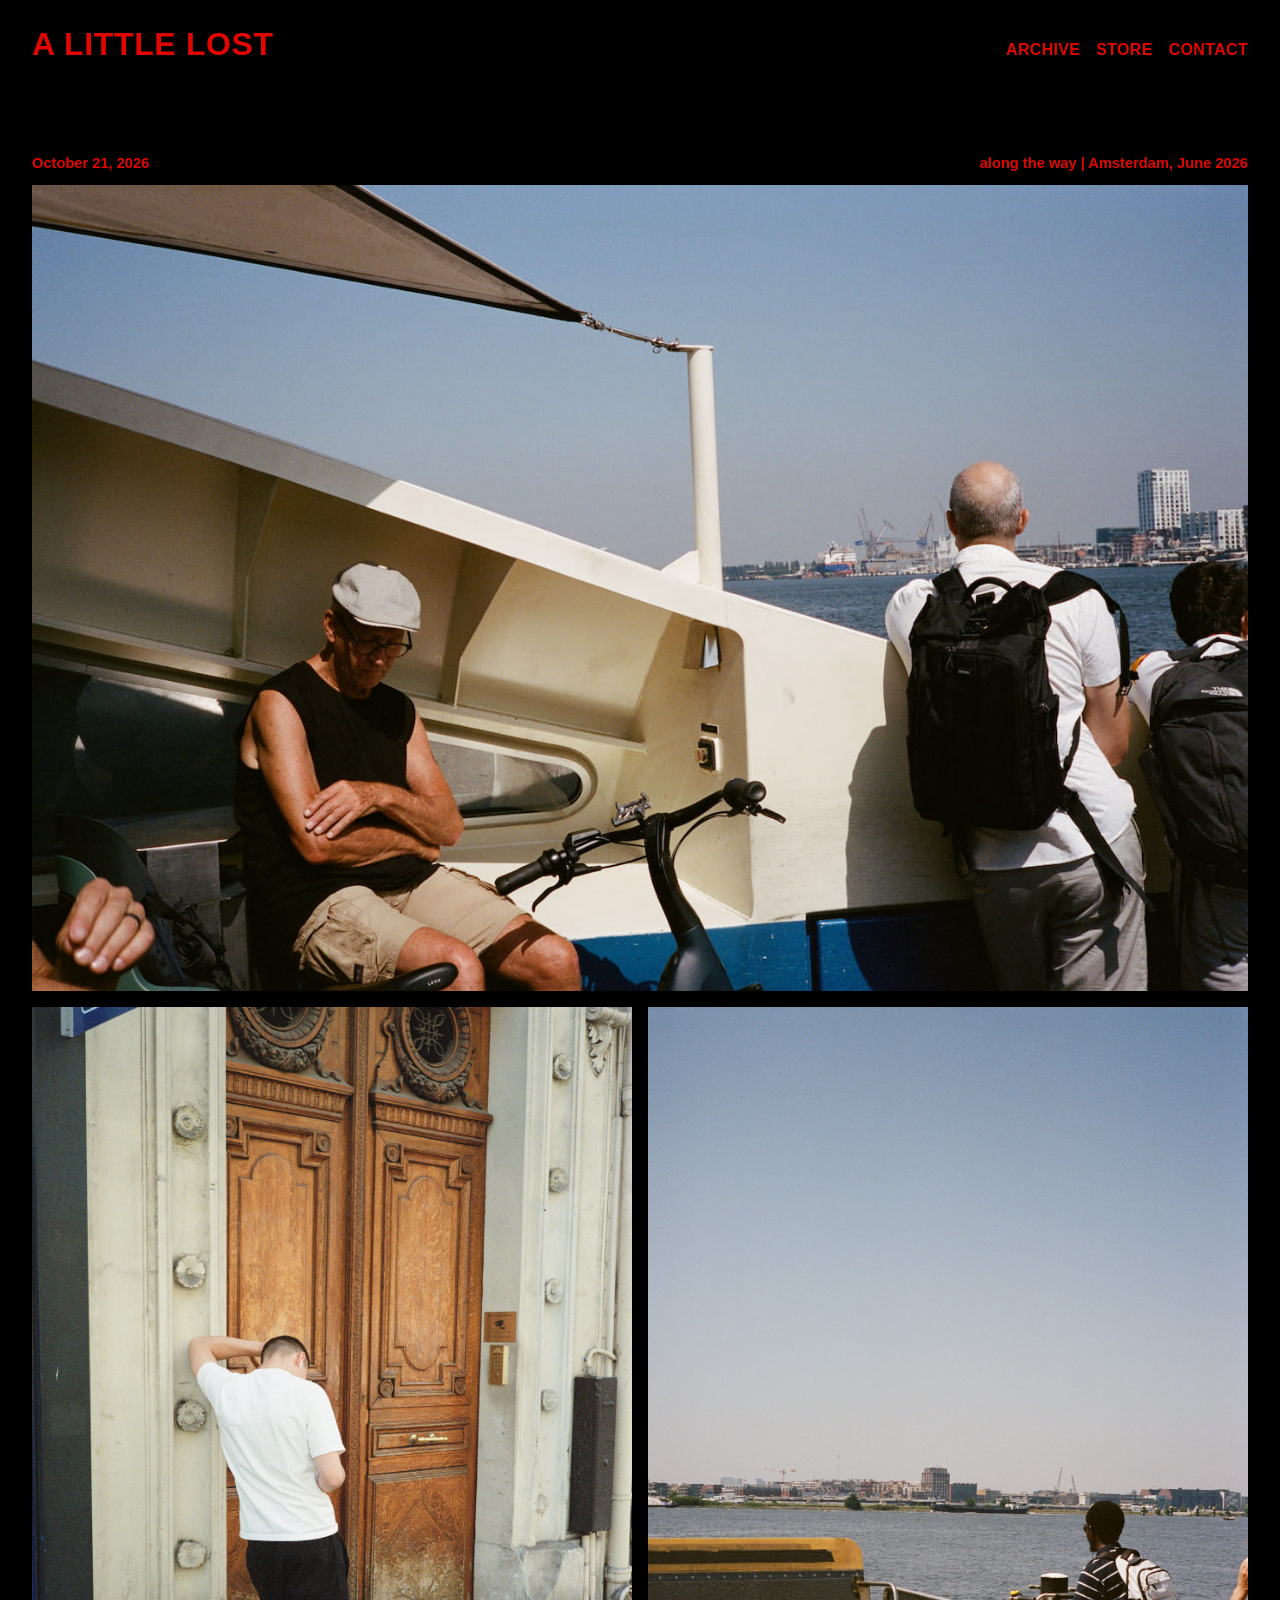
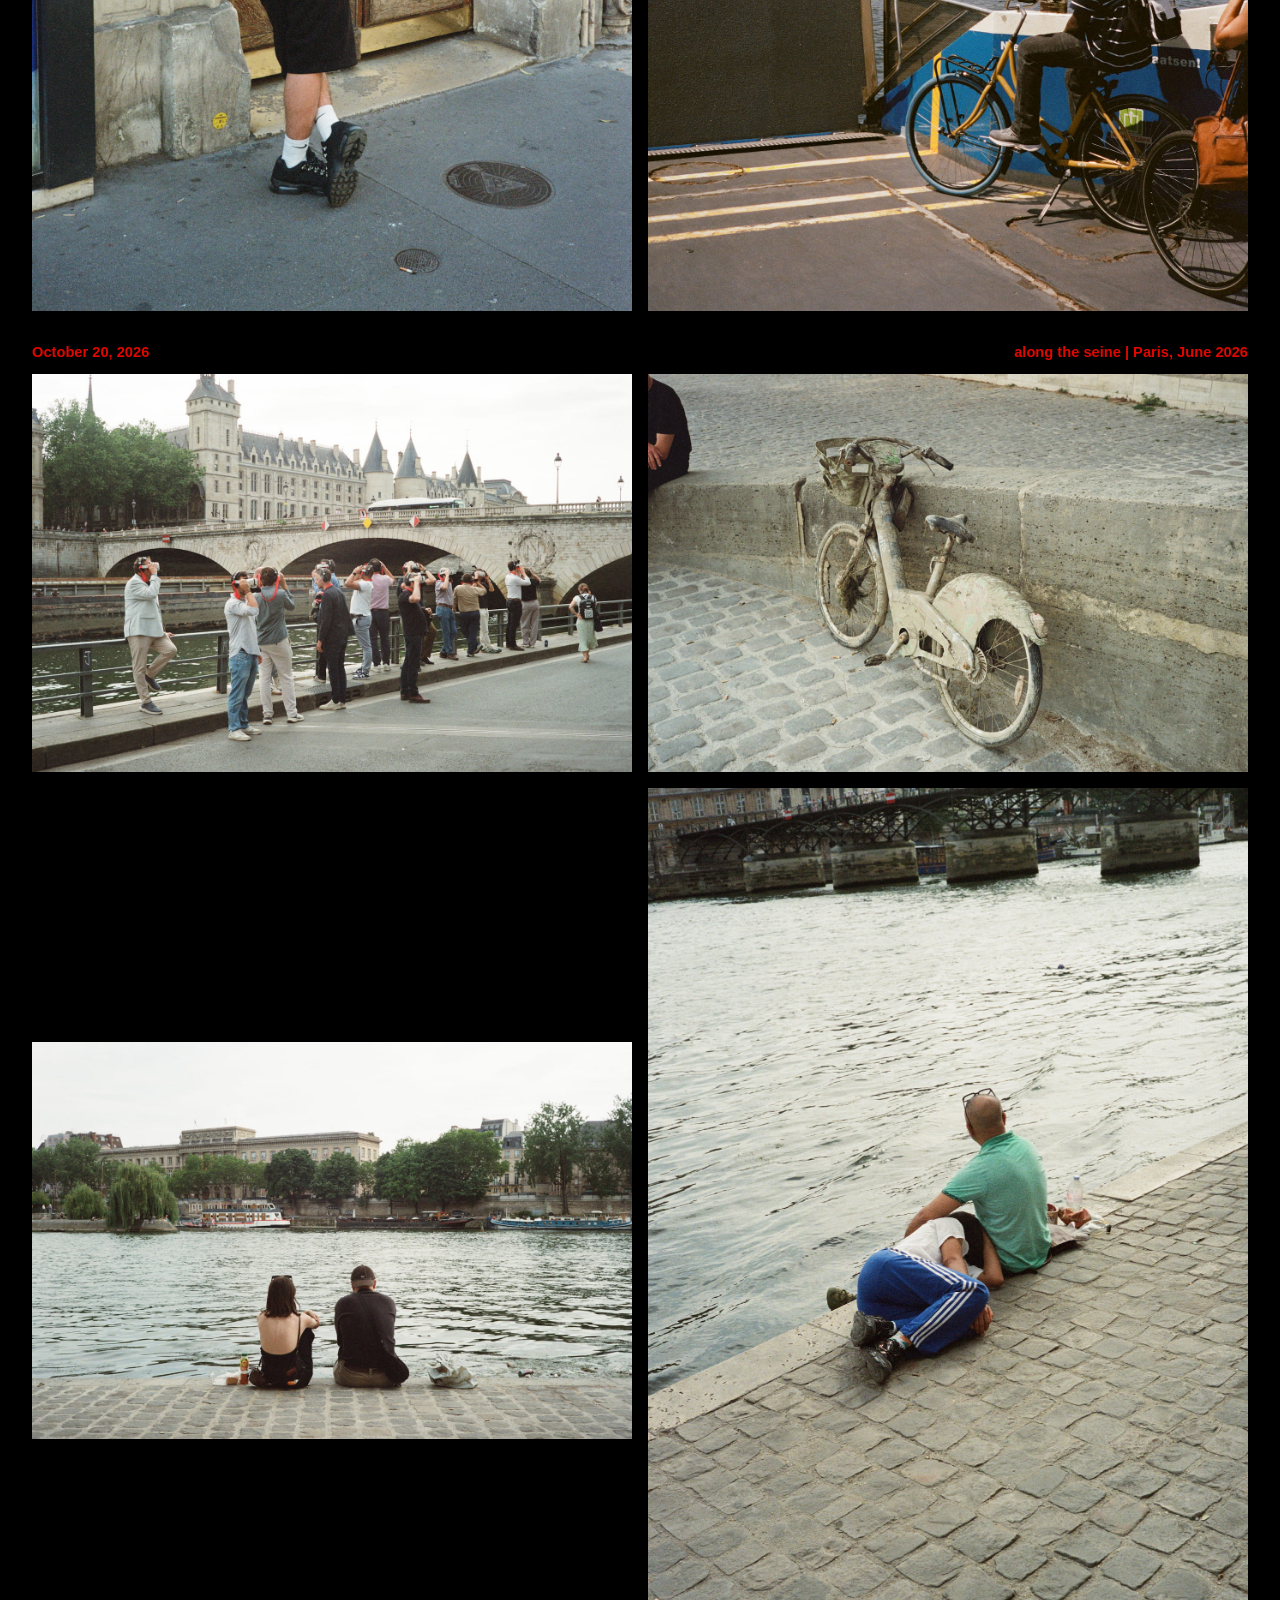
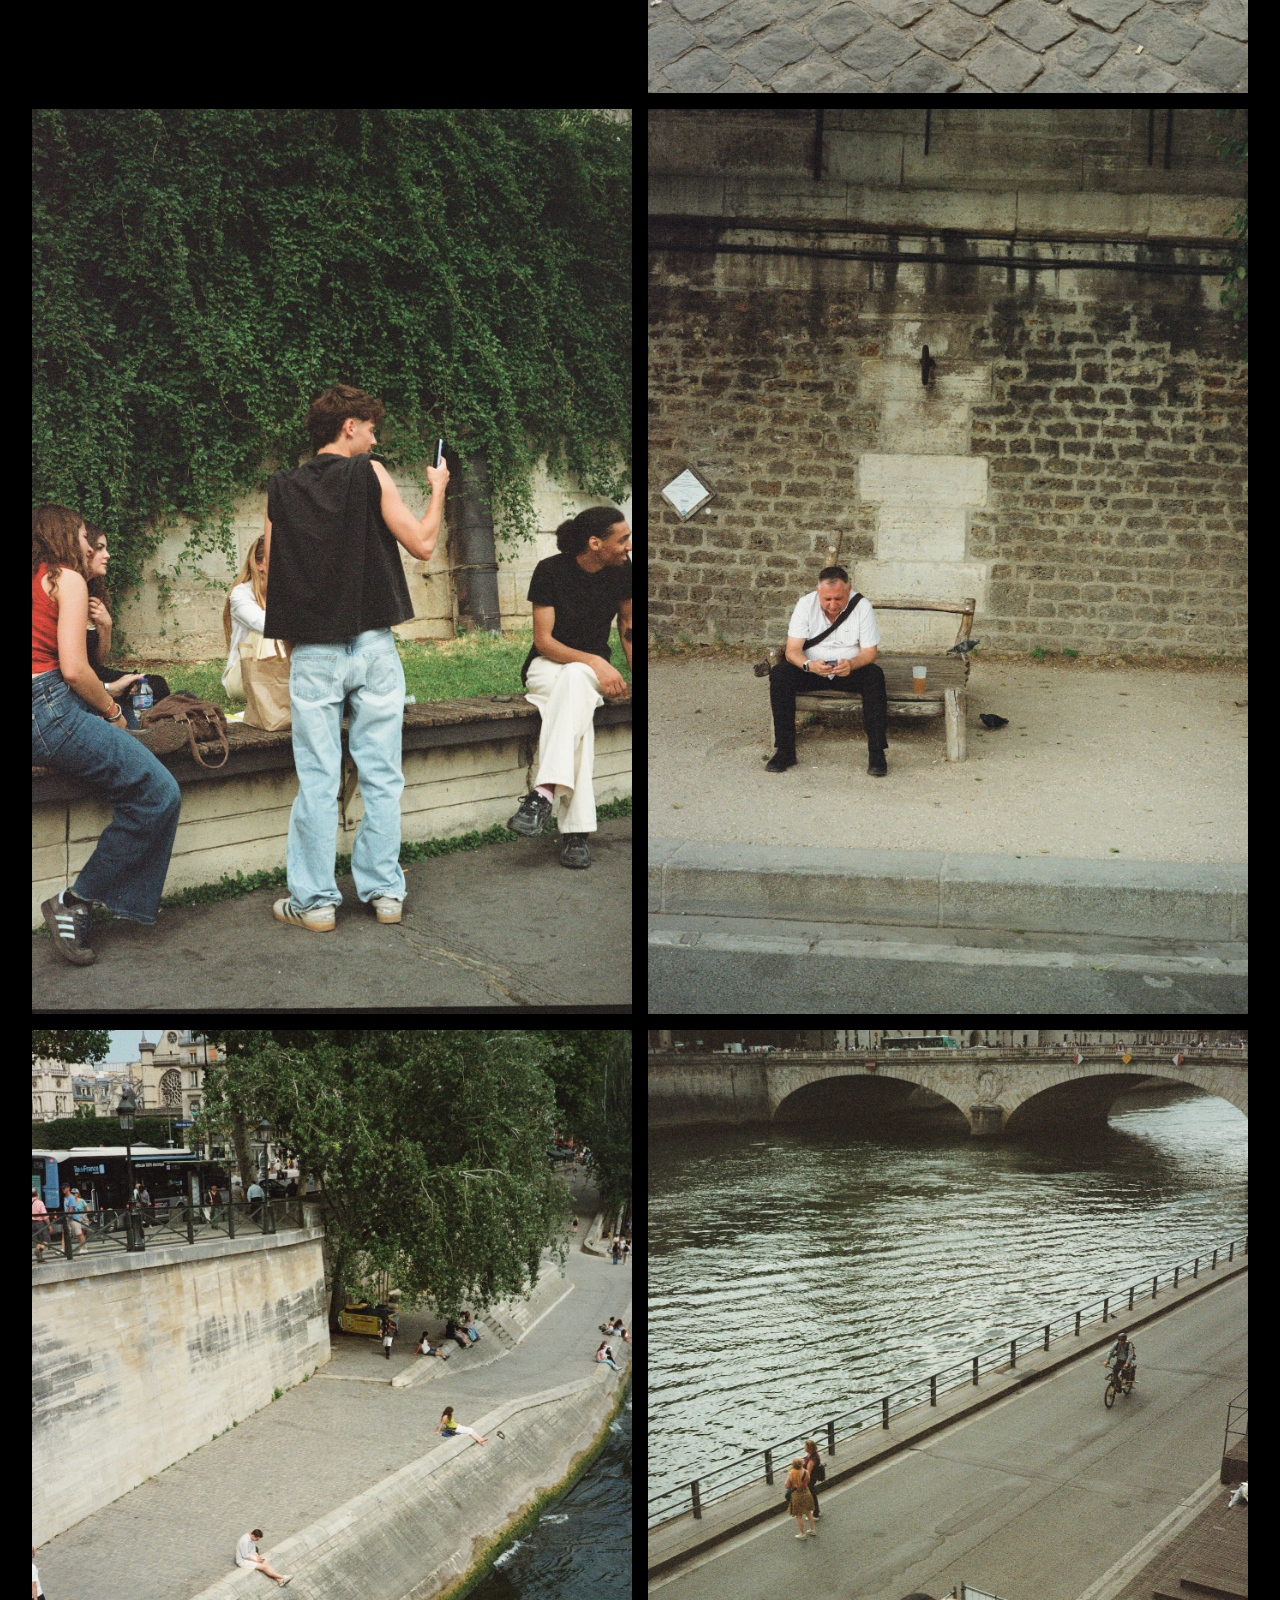
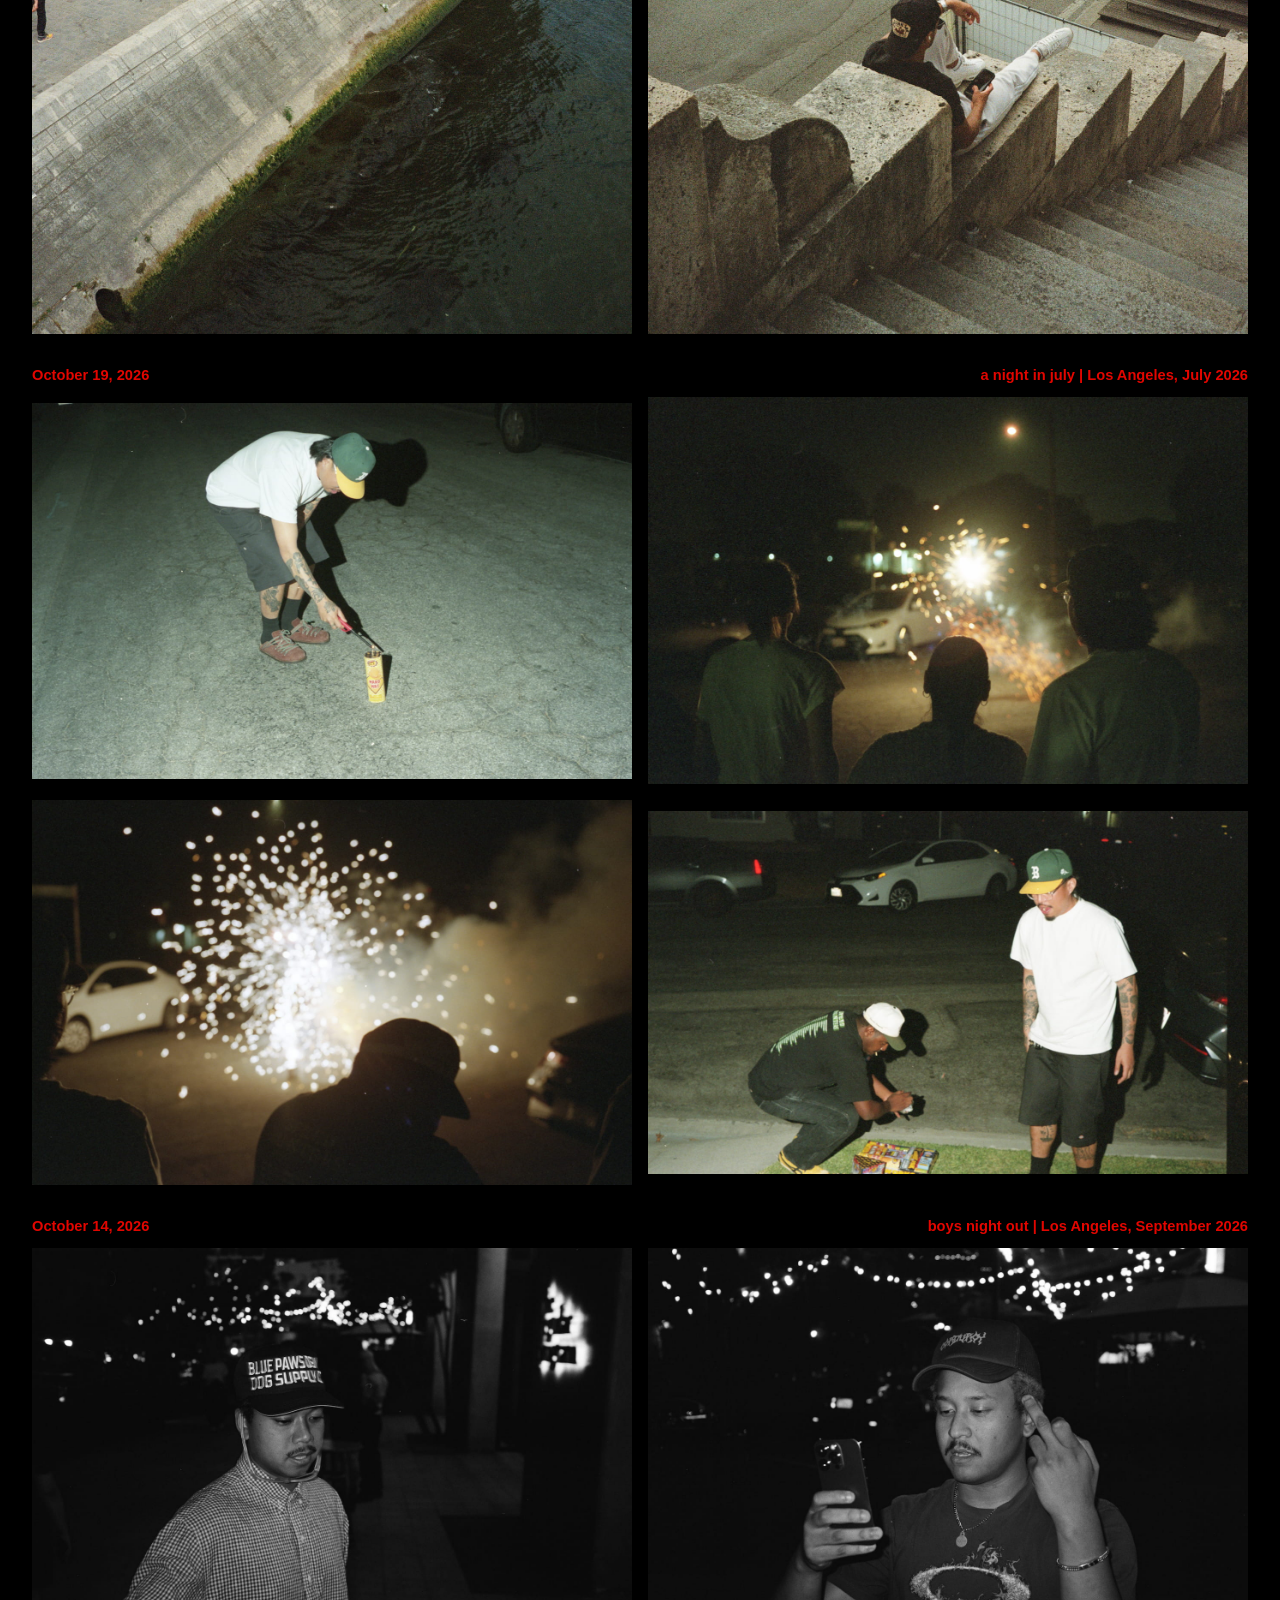
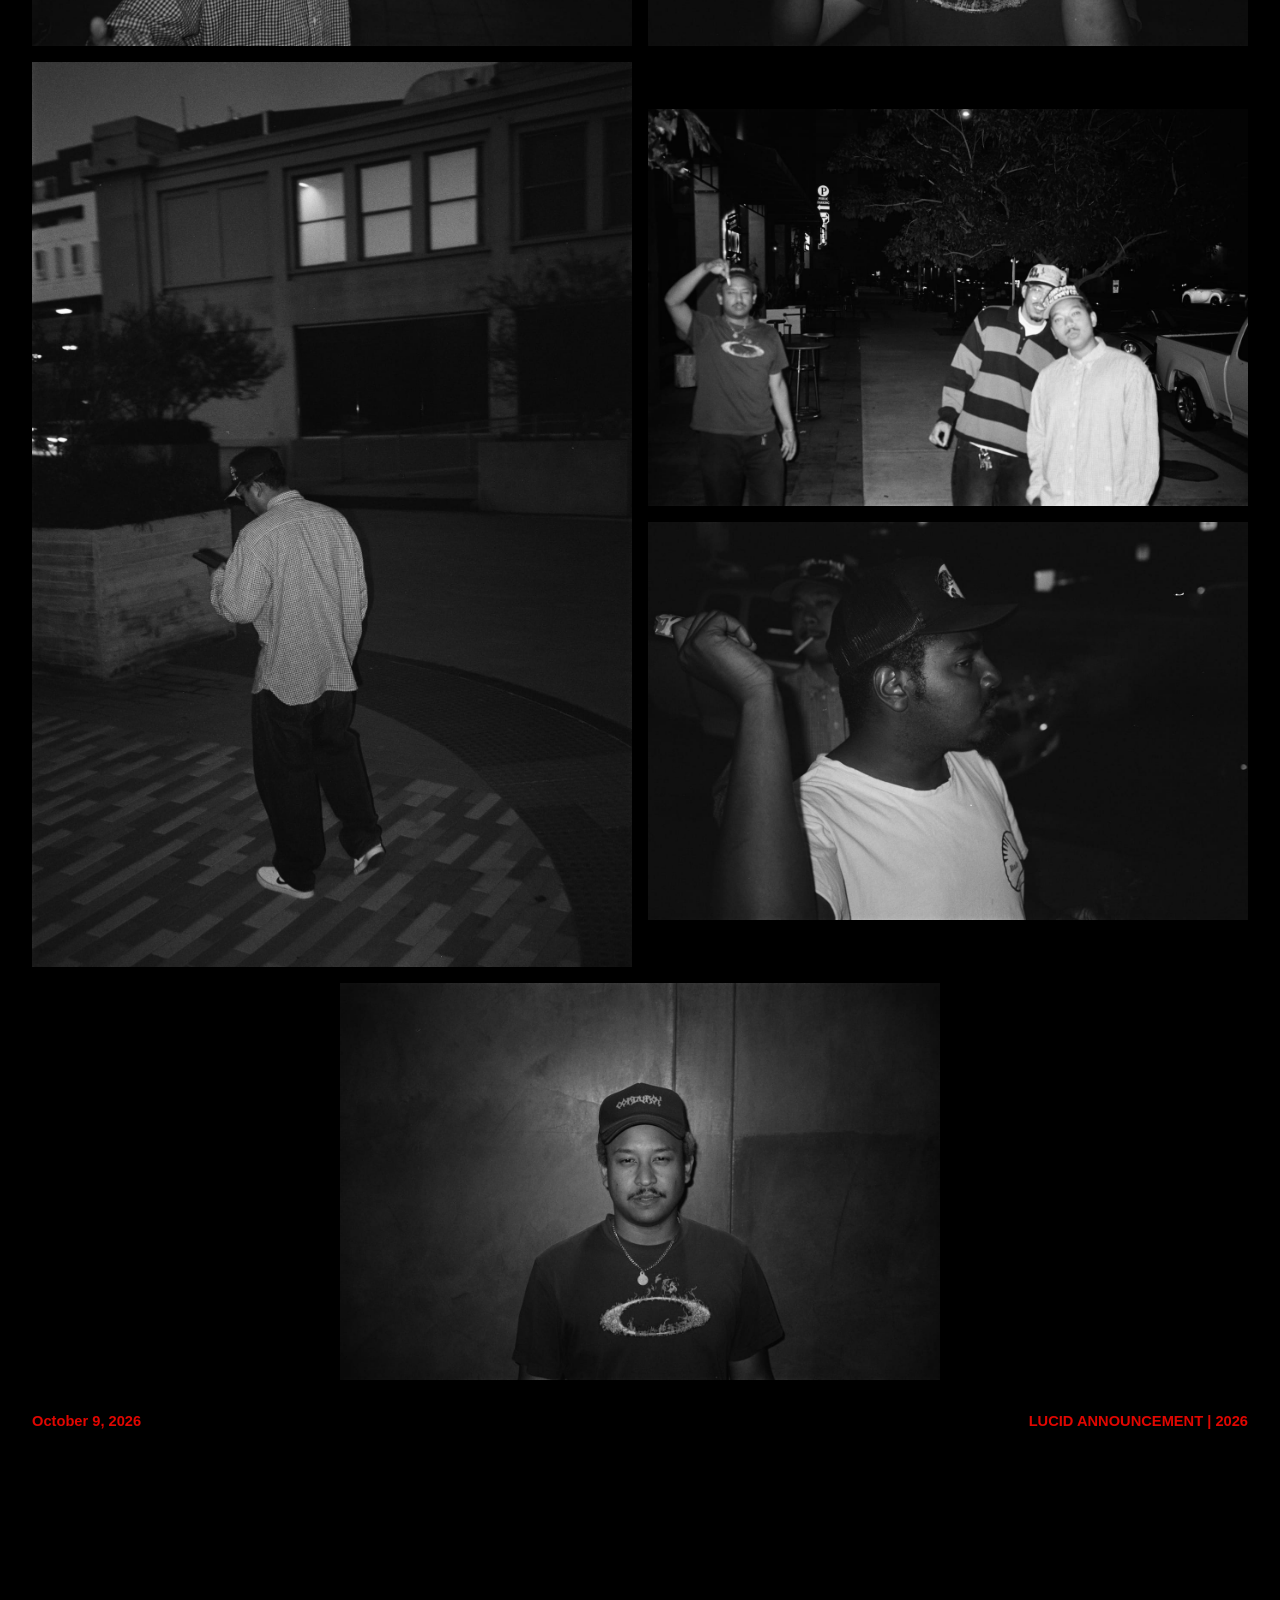
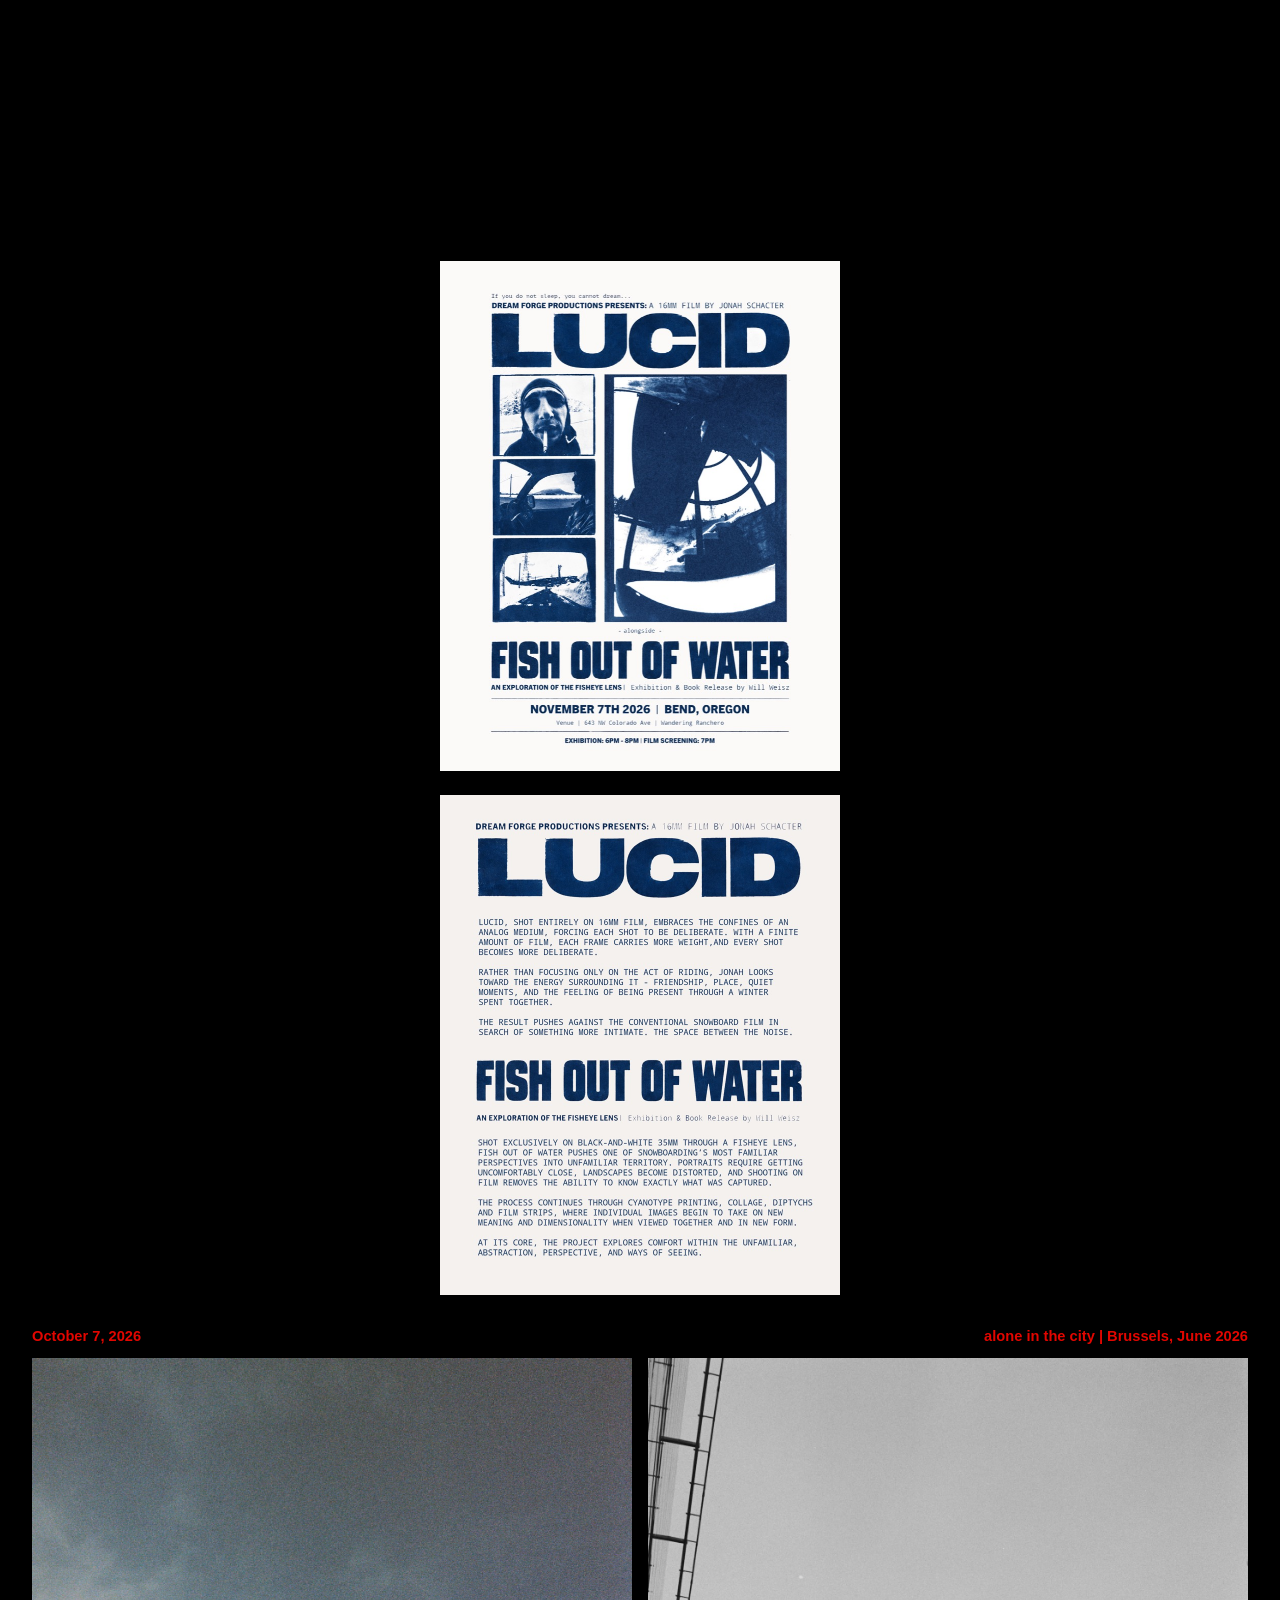
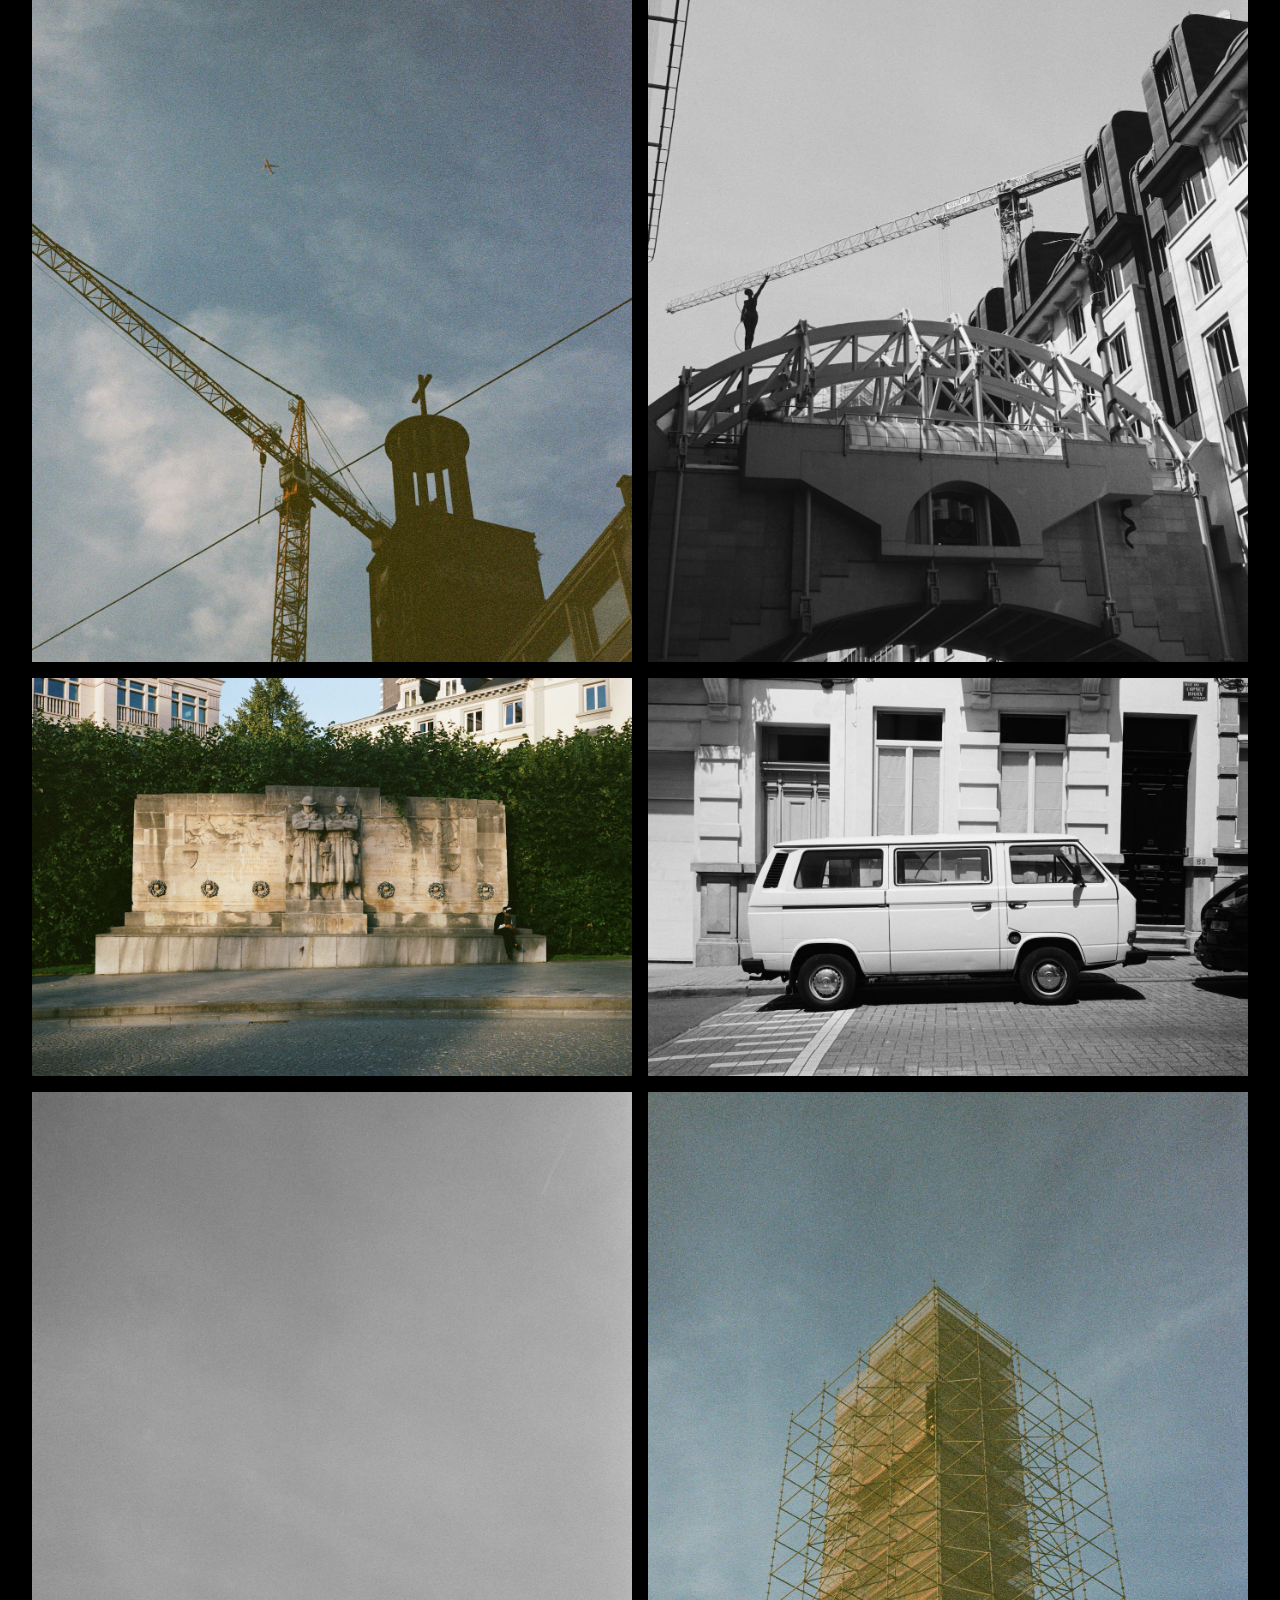
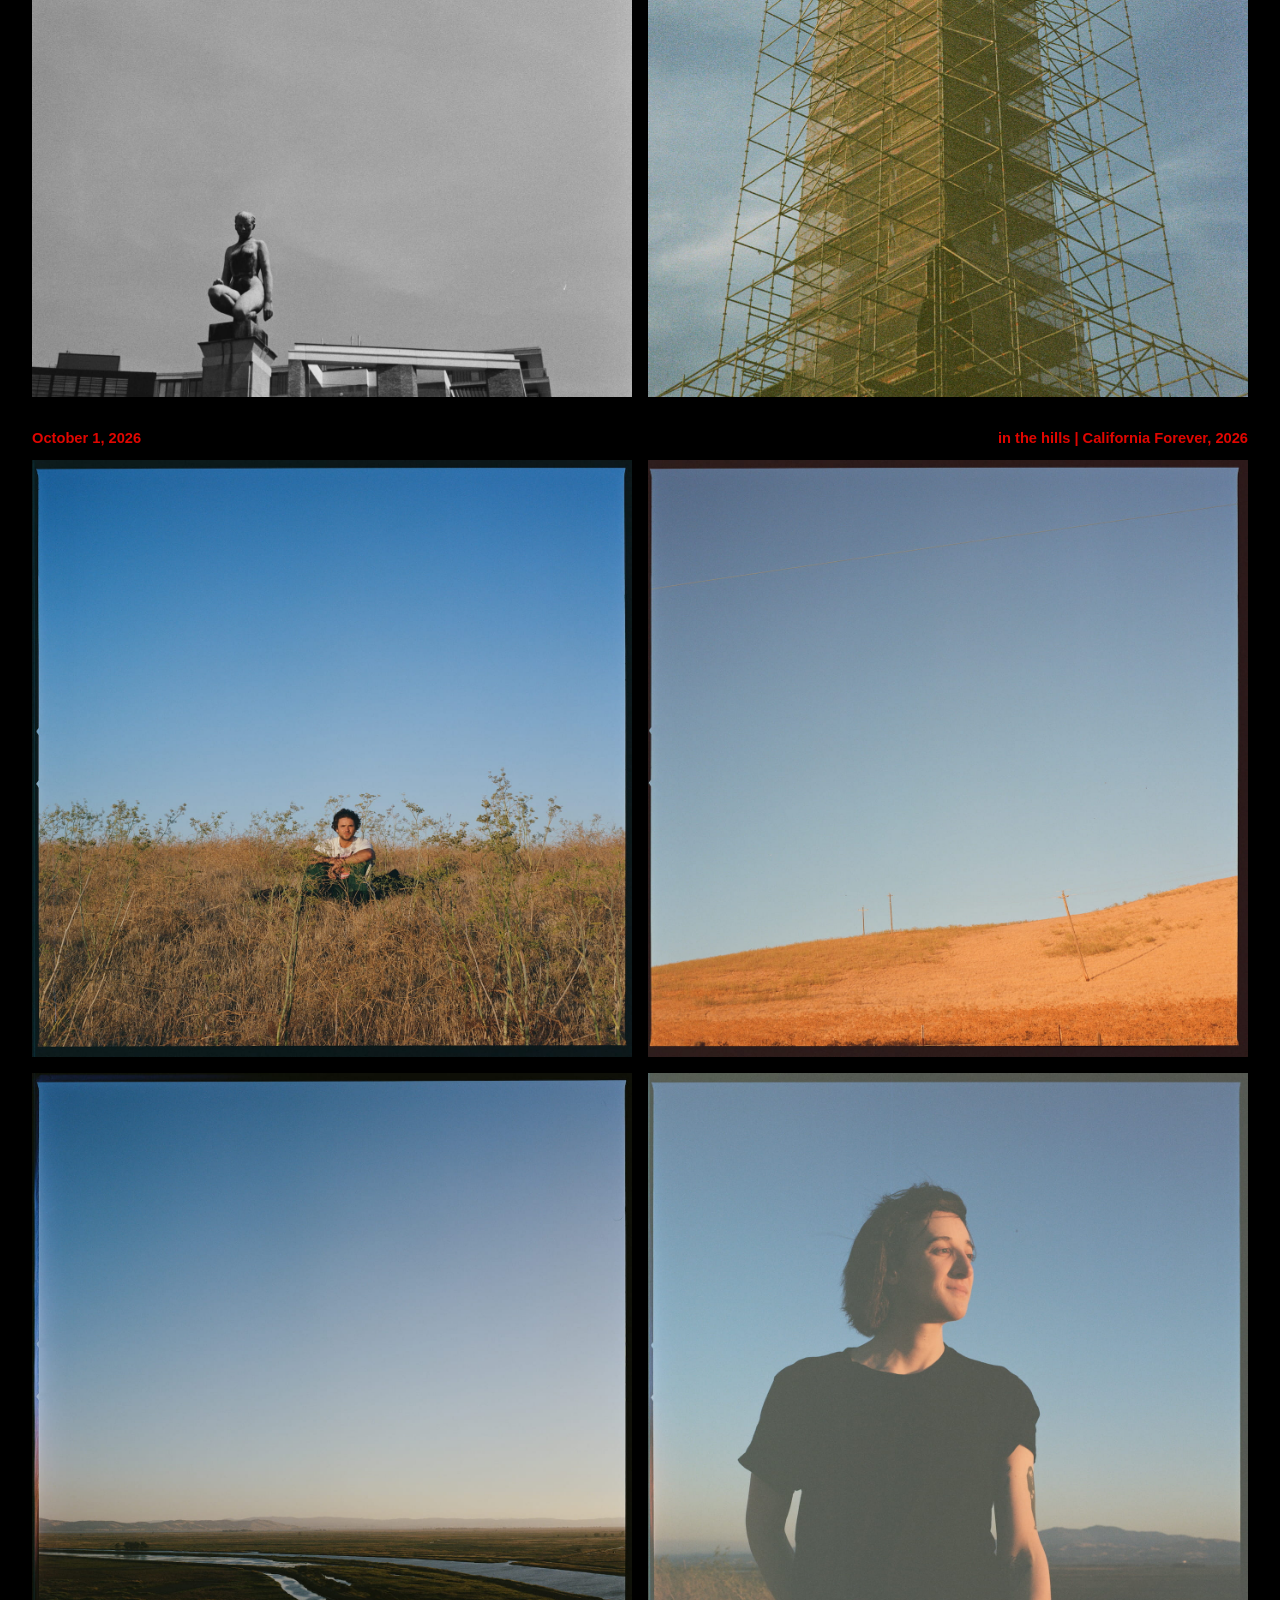
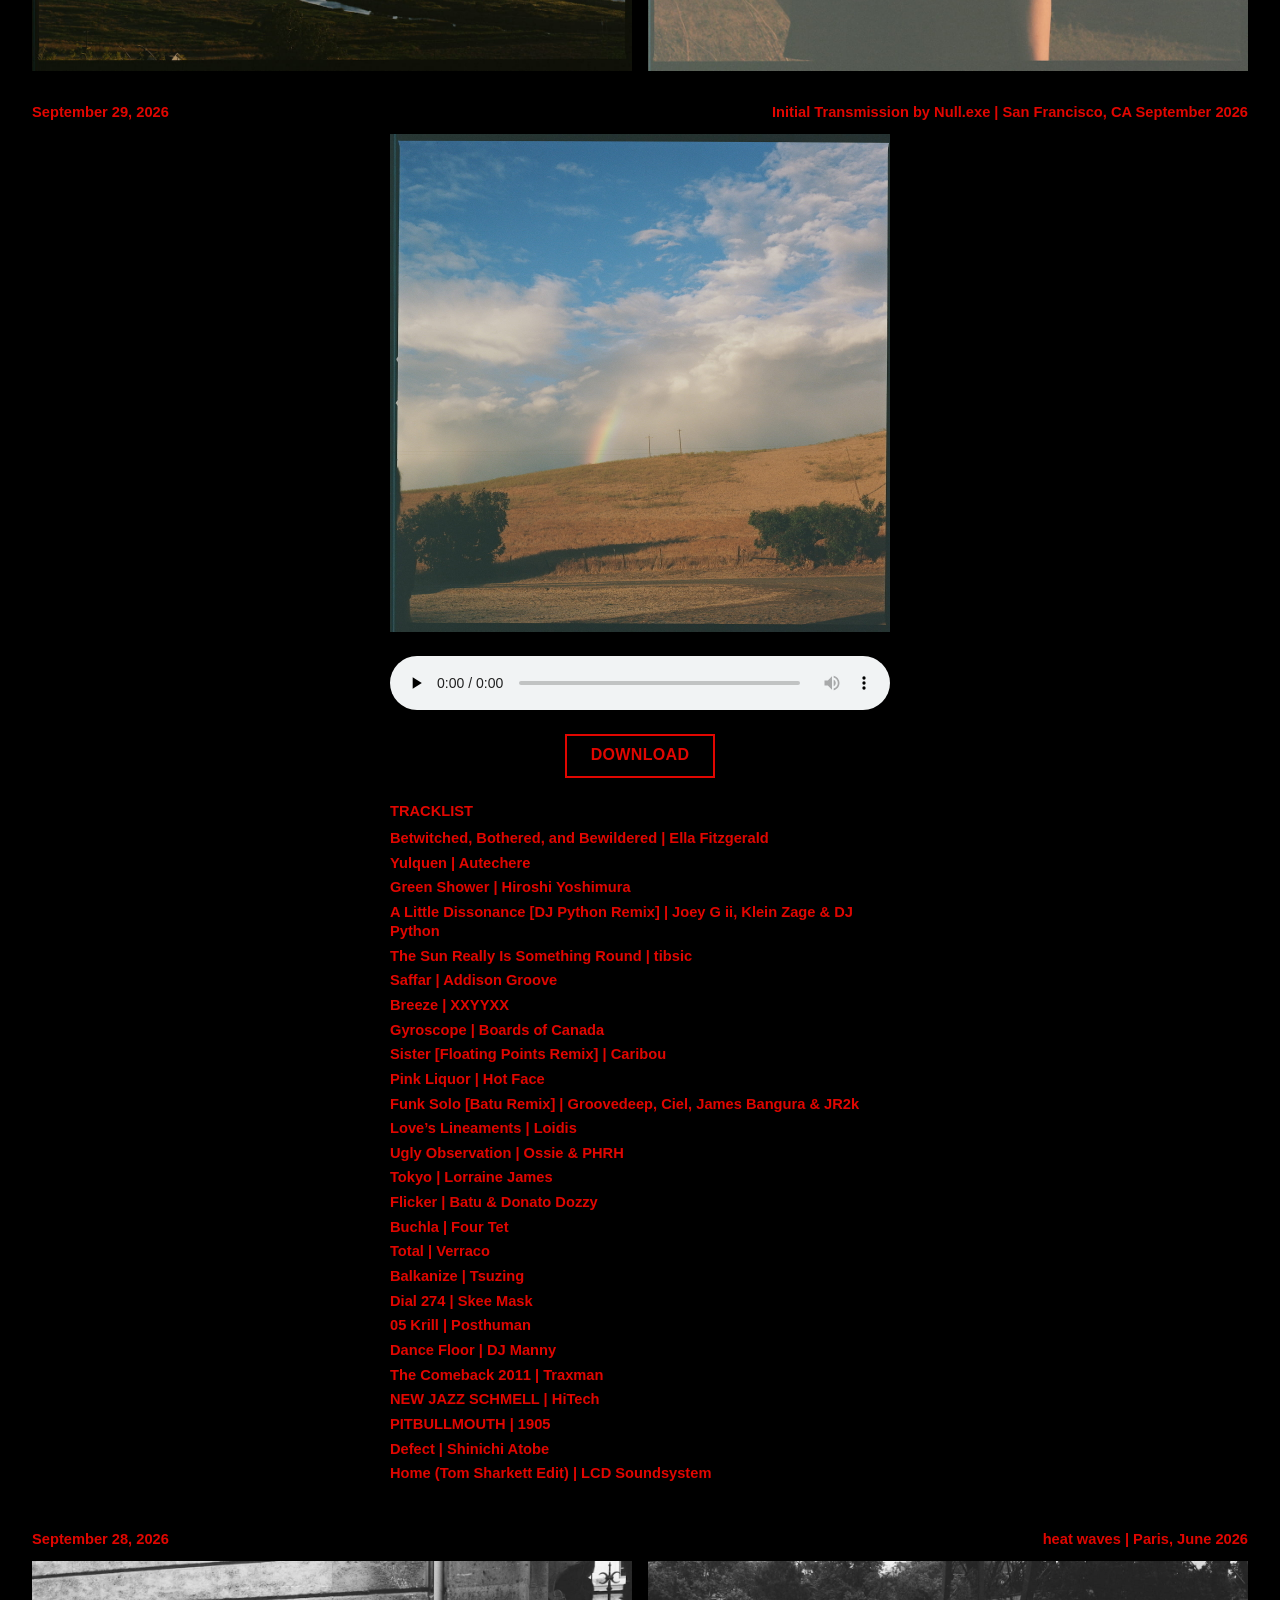
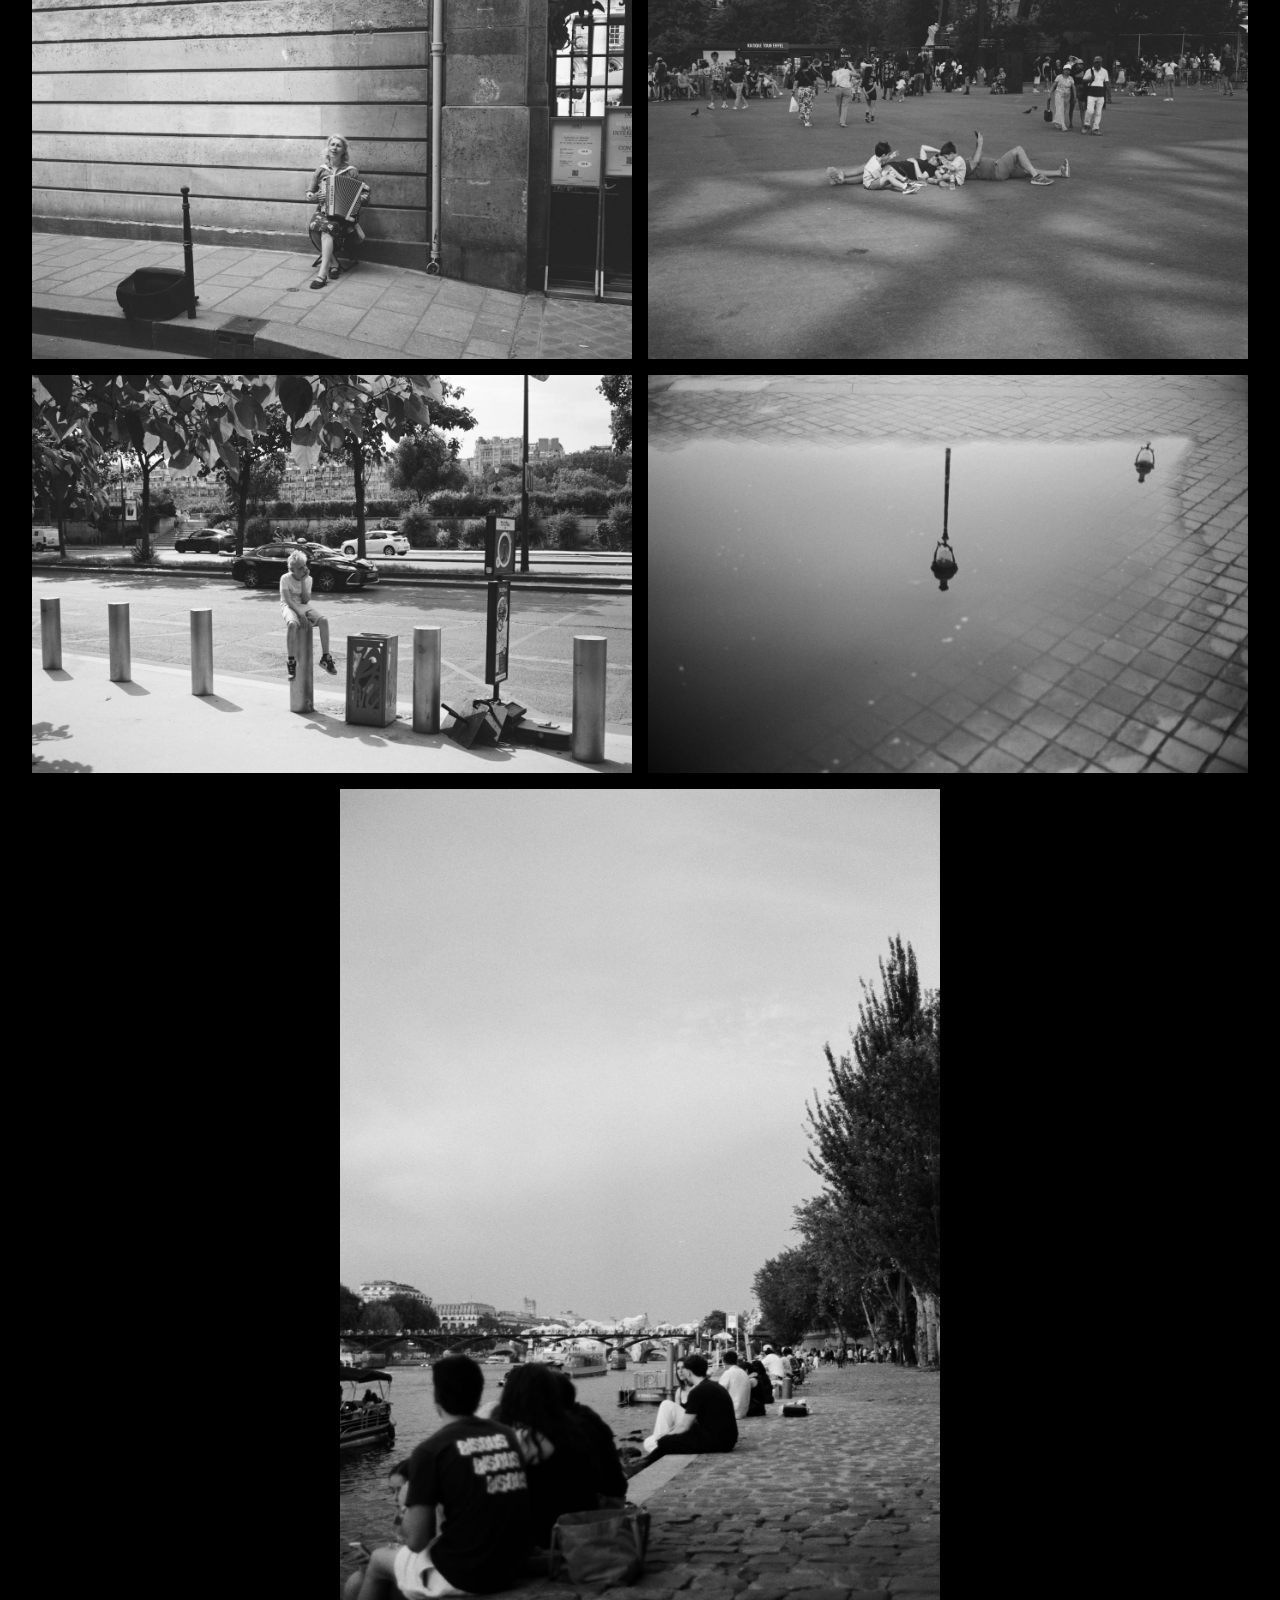
==== commit 7a054d0d: "add Post 7: along the way, Amsterdam Co-Authored-By: Claude Sonnet 5 <noreply@anthropic.com>" ====
--- a/index.html
+++ b/index.html
@@ -23,6 +23,17 @@
   </header>
 
   <main>
+    <article class="post" id="post-amsterdam-men">
+      <div class="post-meta">
+        <span class="post-date">October 21, 2026</span>
+        <span class="post-caption">along the way | Amsterdam, June 2026</span>
+      </div>
+      <div class="post-photos">
+        <img class="post-photos-full" src="POSTS/Post%207%20Amsterdam%20Men/oldmanonboat_bloginline.jpg" alt="Old man on a boat">
+        <img src="POSTS/Post%207%20Amsterdam%20Men/standingdoor_bloginline.jpg" alt="Standing in a doorway">
+        <img src="POSTS/Post%207%20Amsterdam%20Men/yungmanonboat_blogline.jpg" alt="Young man on a boat">
+      </div>
+    </article>
     <article class="post" id="post-along-the-seine">
       <div class="post-meta">
         <span class="post-date">October 20, 2026</span>
--- a/assets/style.css
+++ b/assets/style.css
@@ -158,6 +158,11 @@
     flex: 0 1 calc(50% - 0.5rem);
     max-width: calc(50% - 0.5rem);
   }
+
+  .post-photos > img.post-photos-full {
+    flex-basis: 100%;
+    max-width: 100%;
+  }
 }
 
 .post-photos-stack {
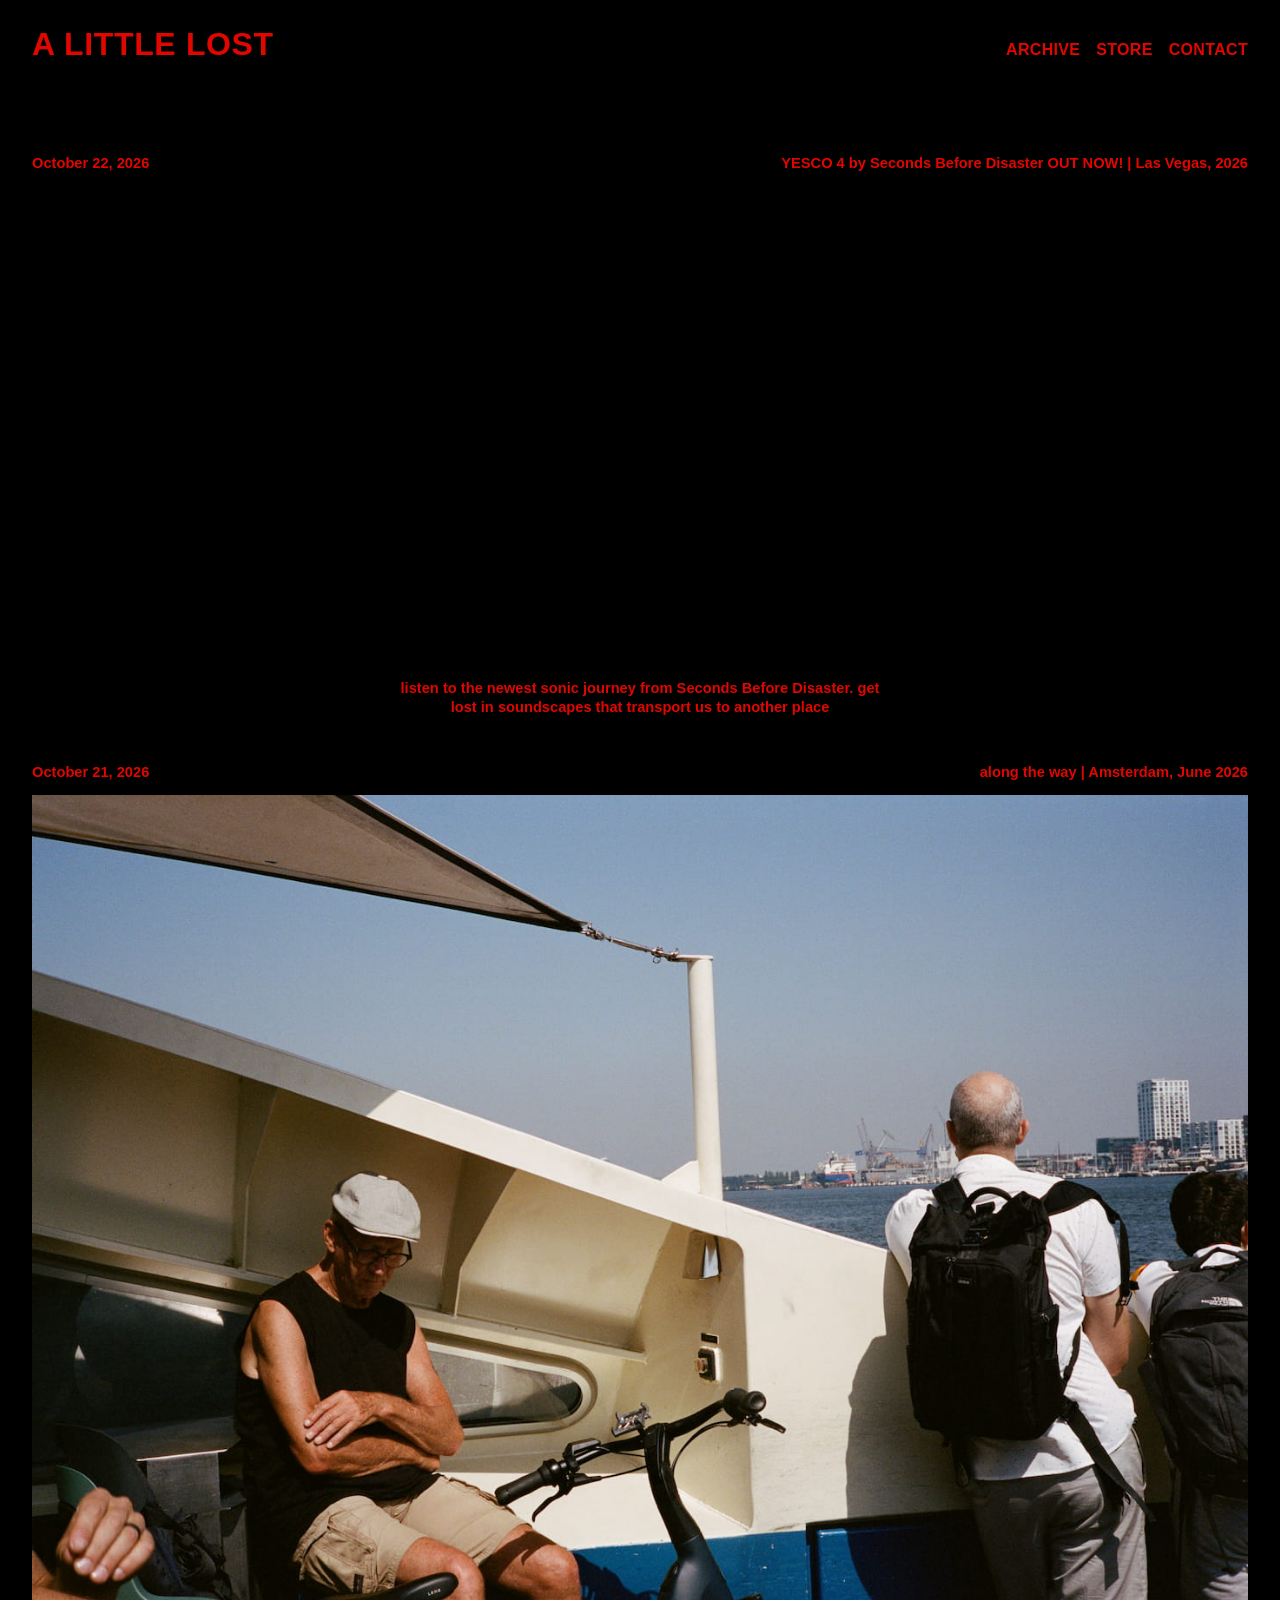
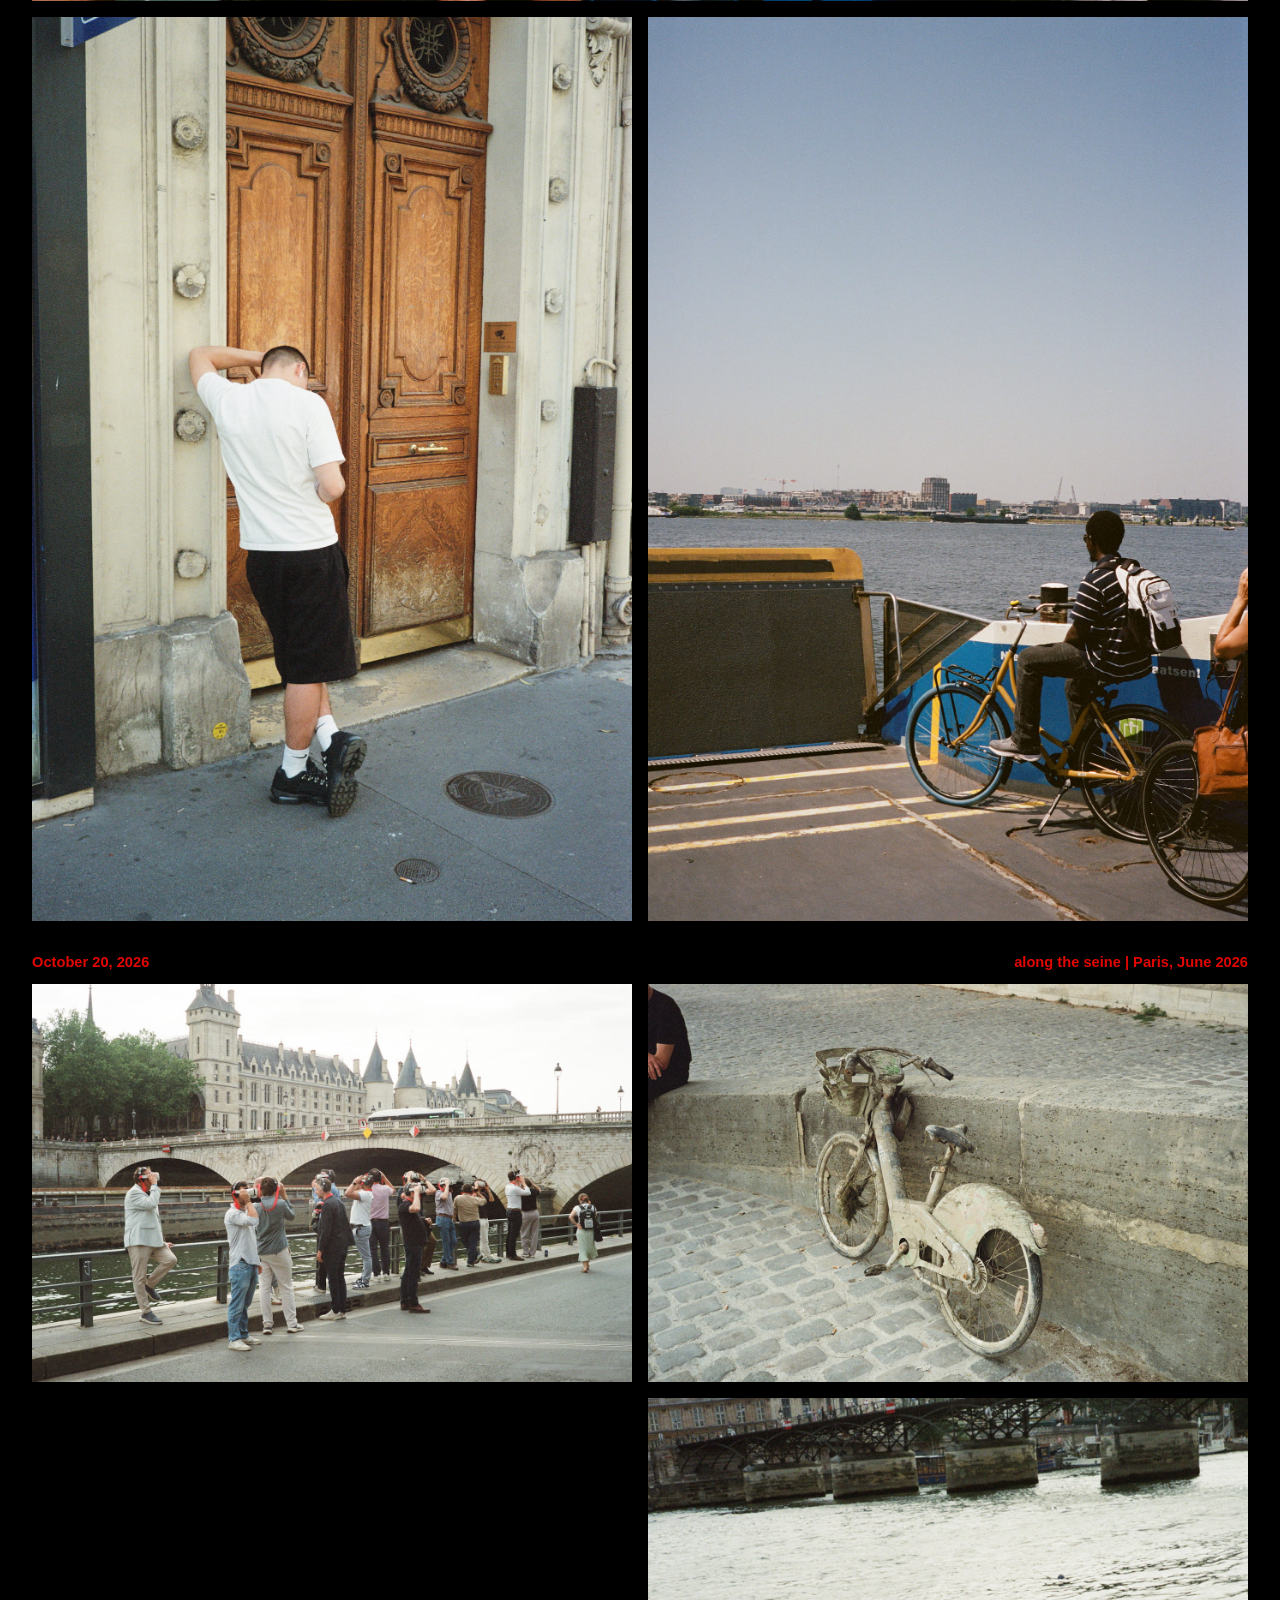
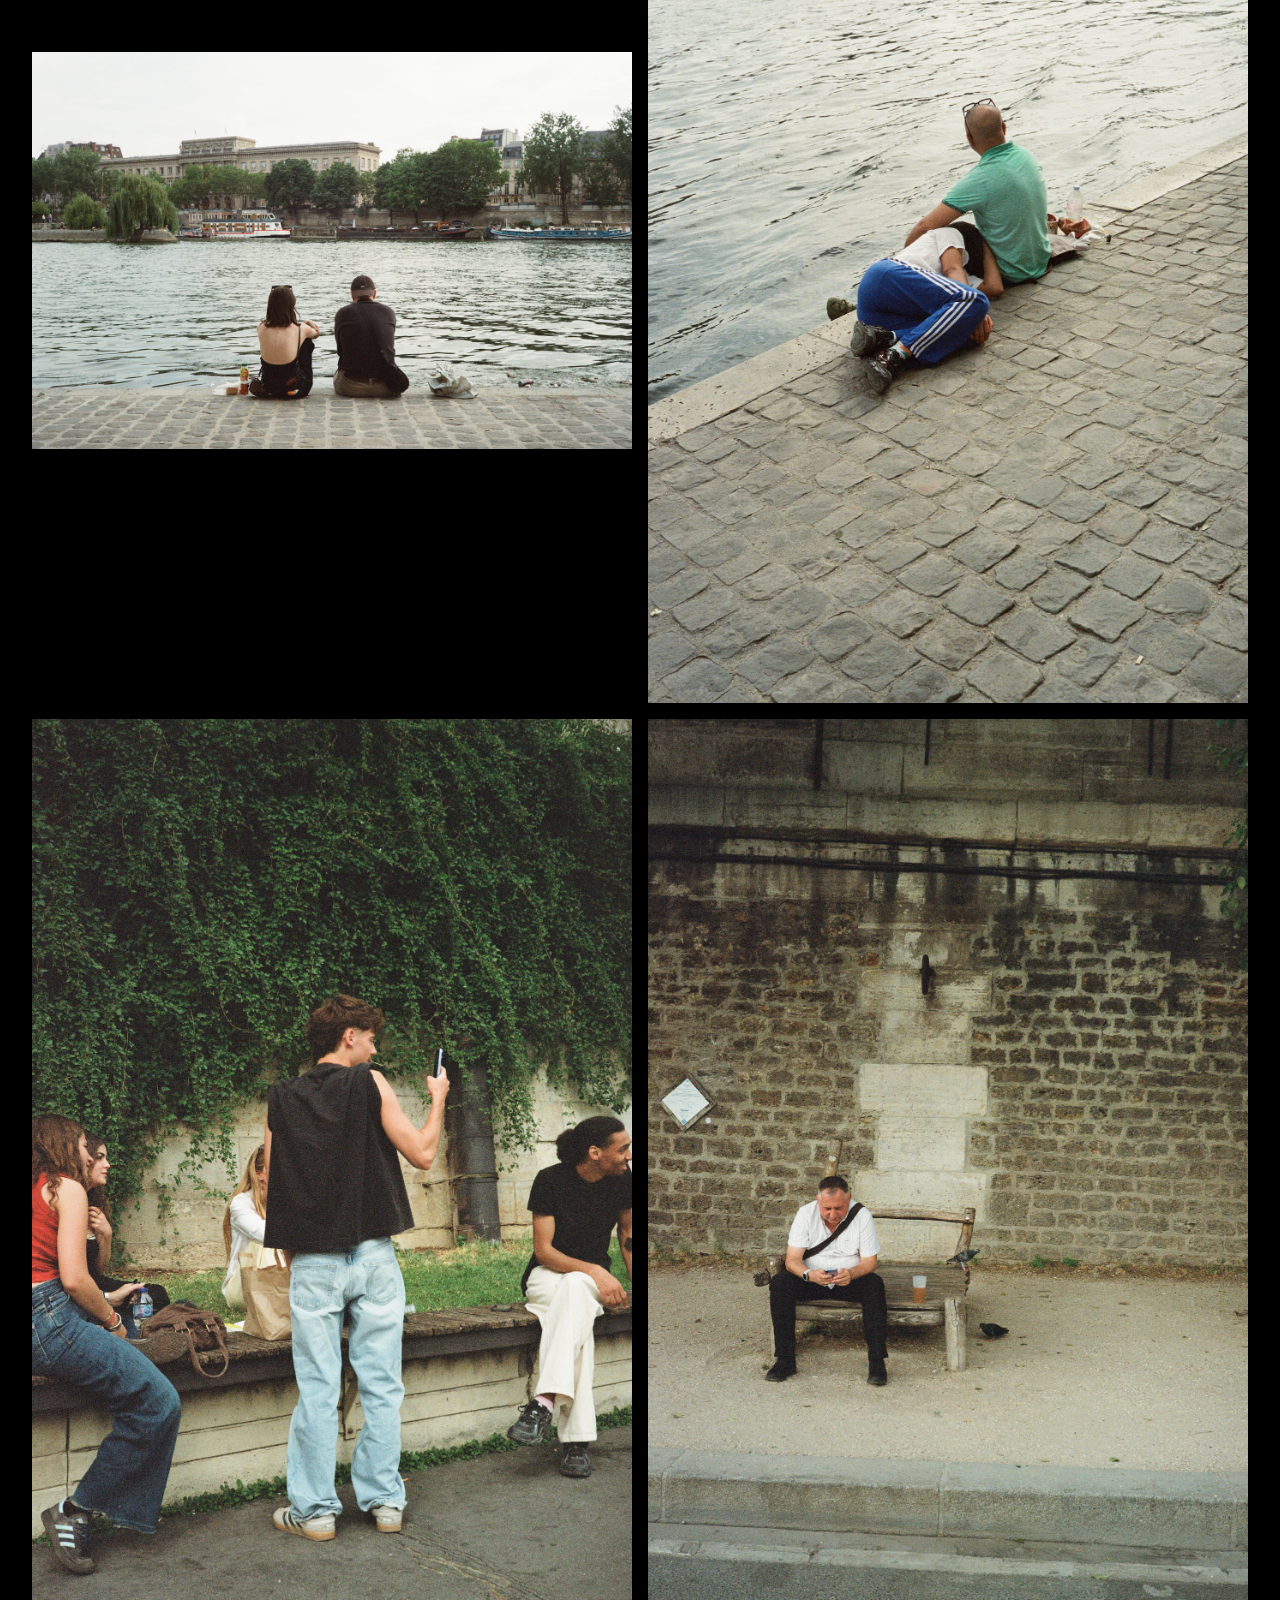
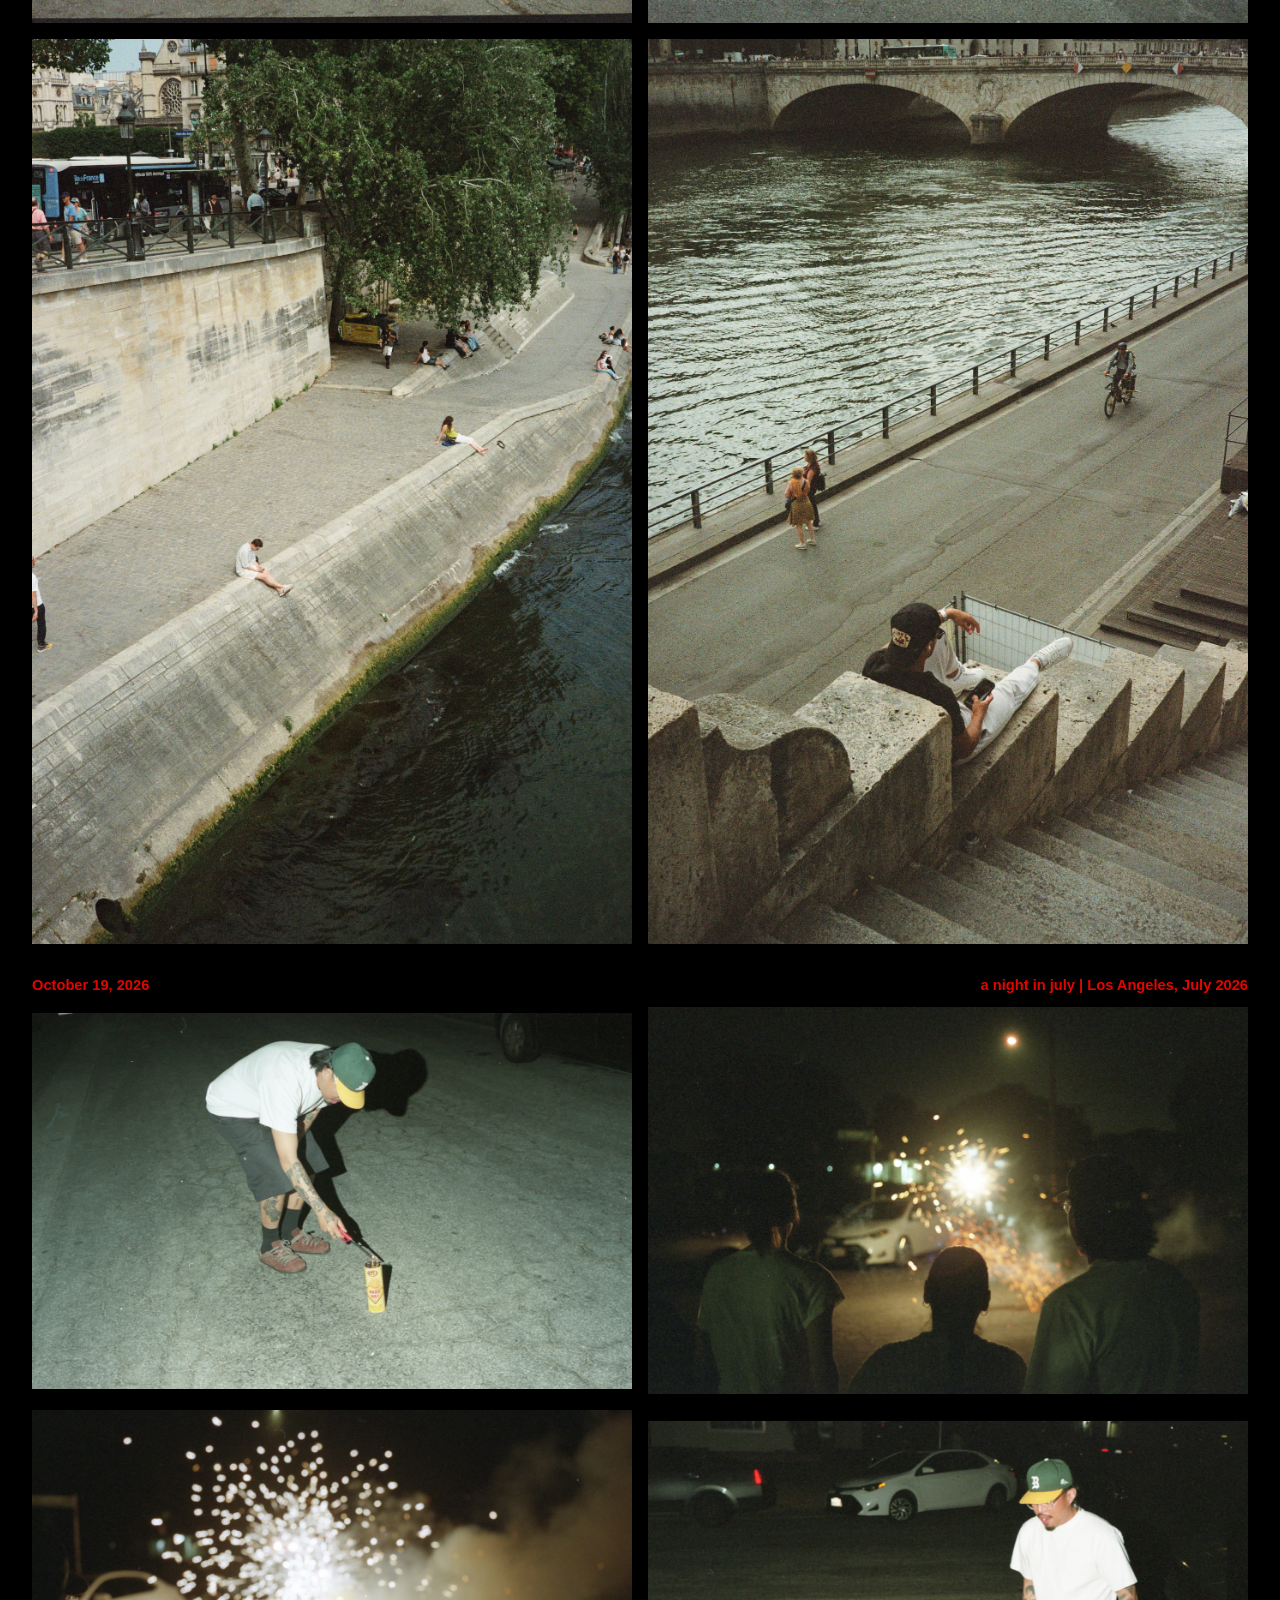
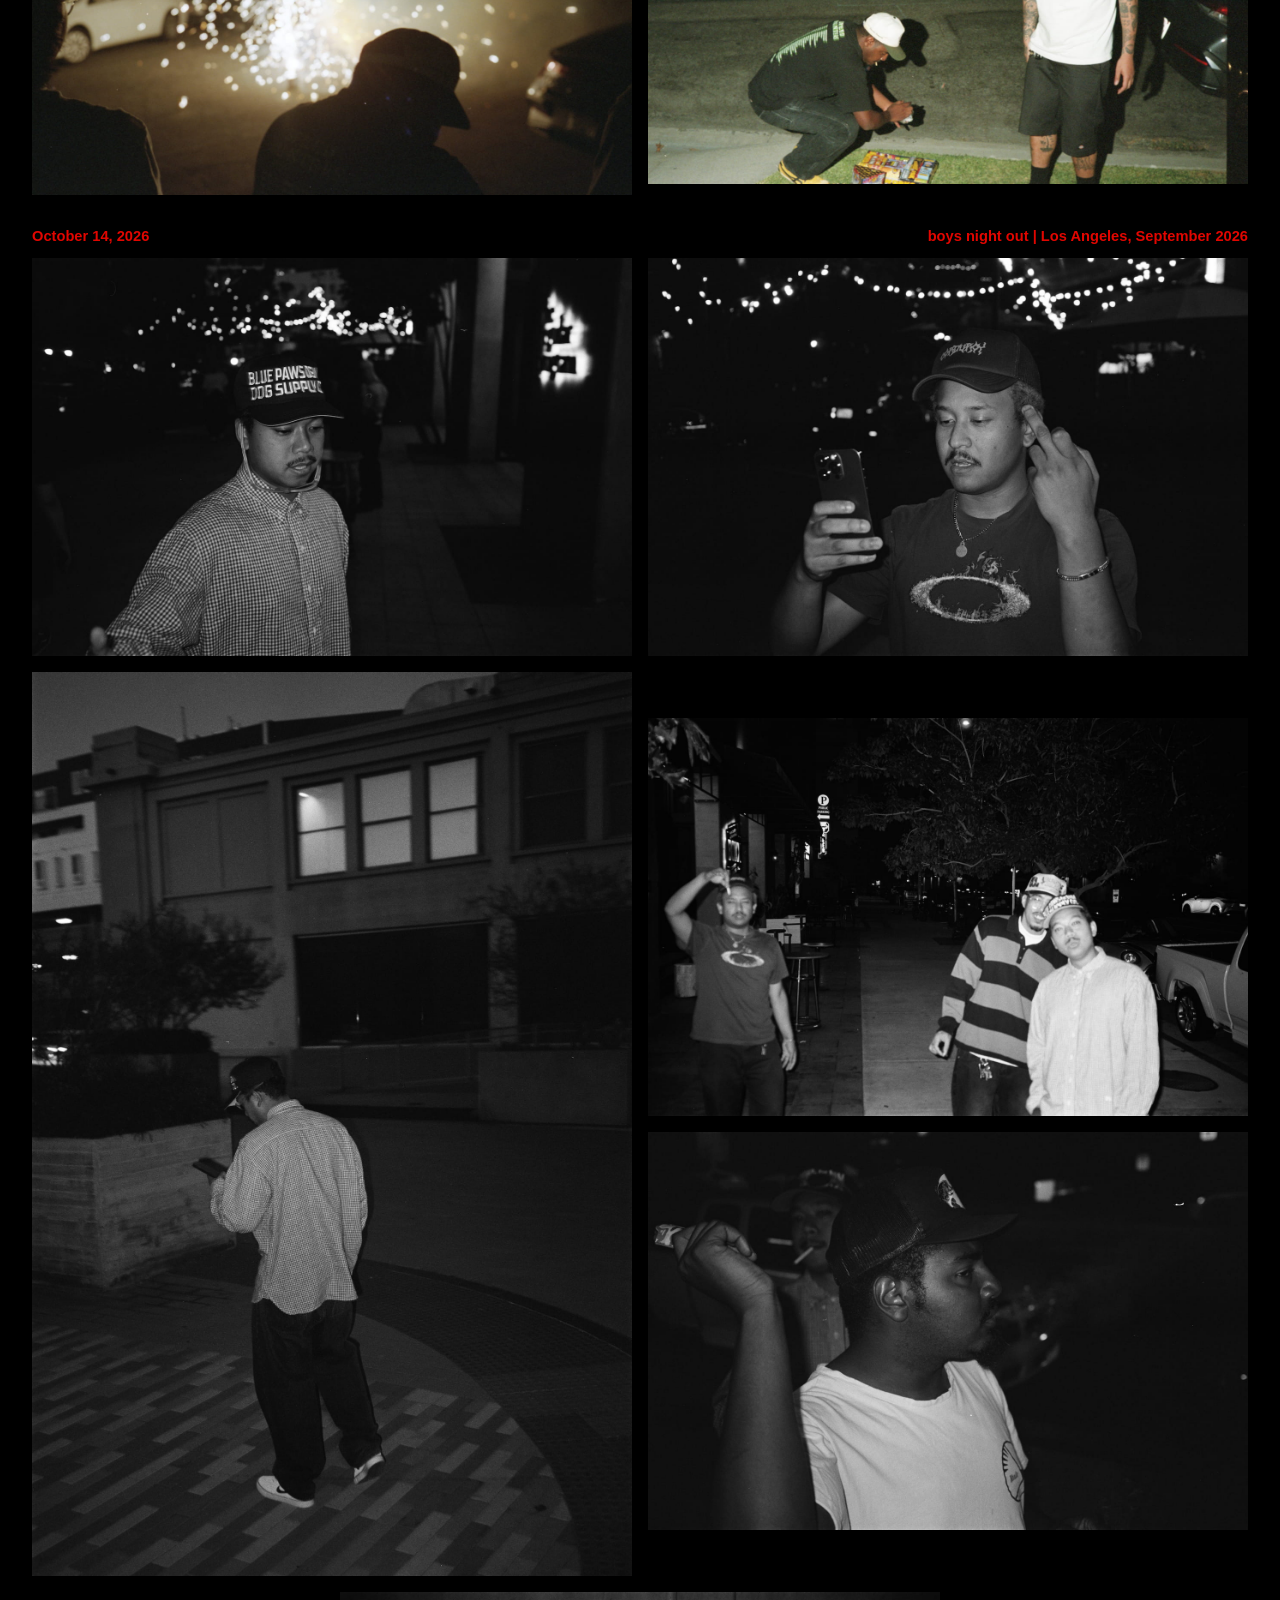
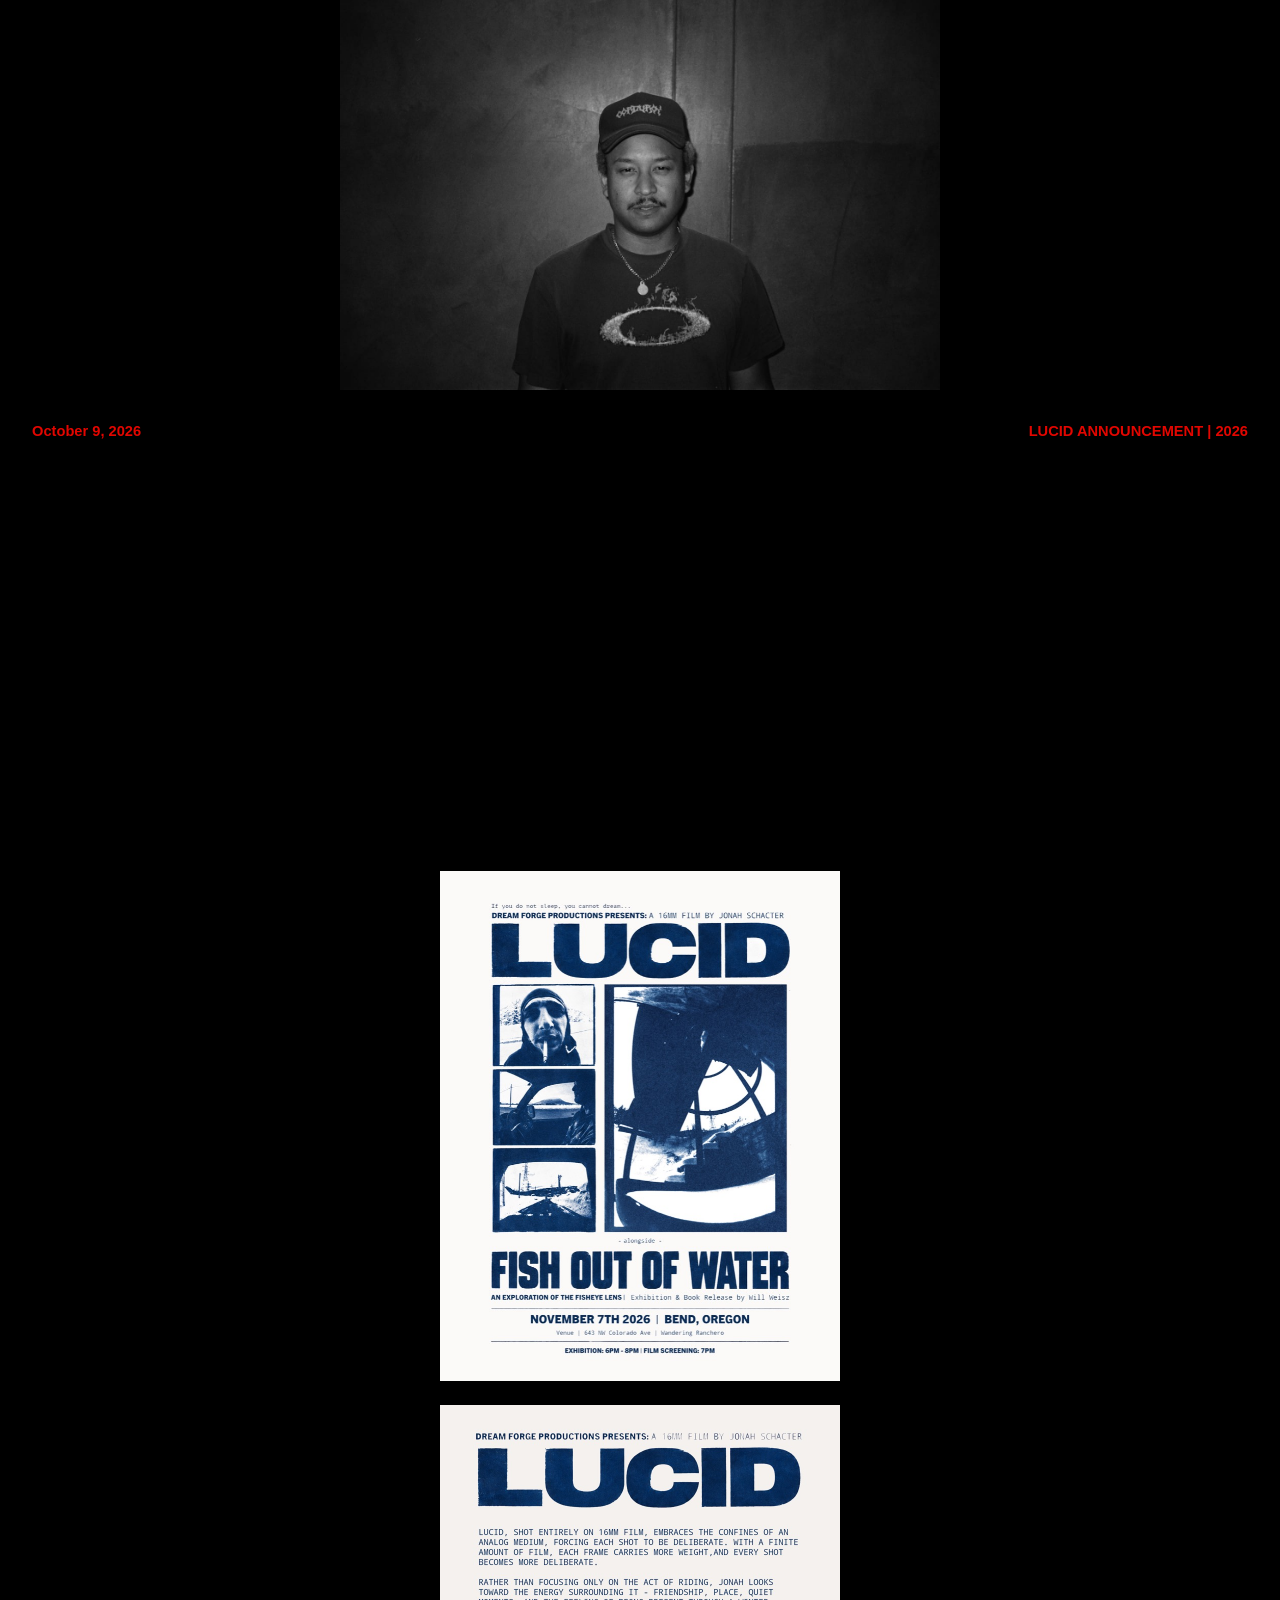
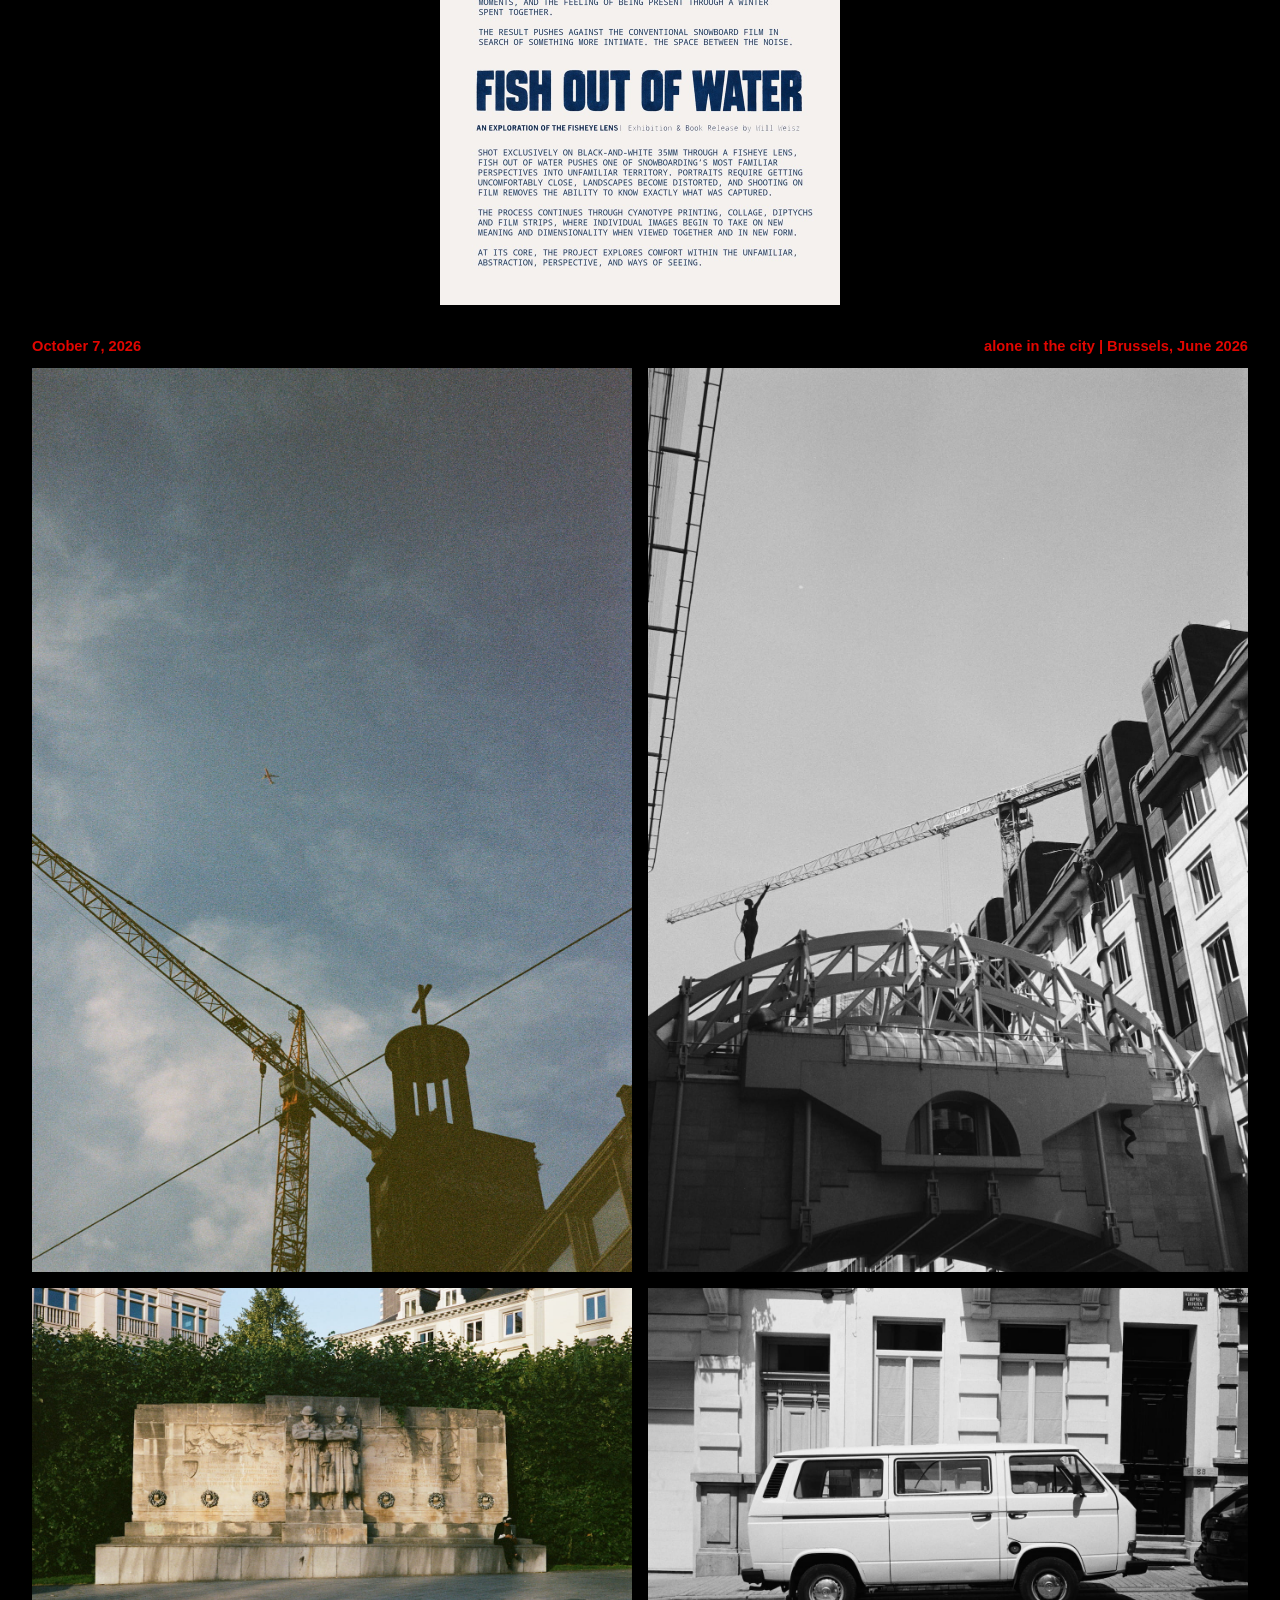
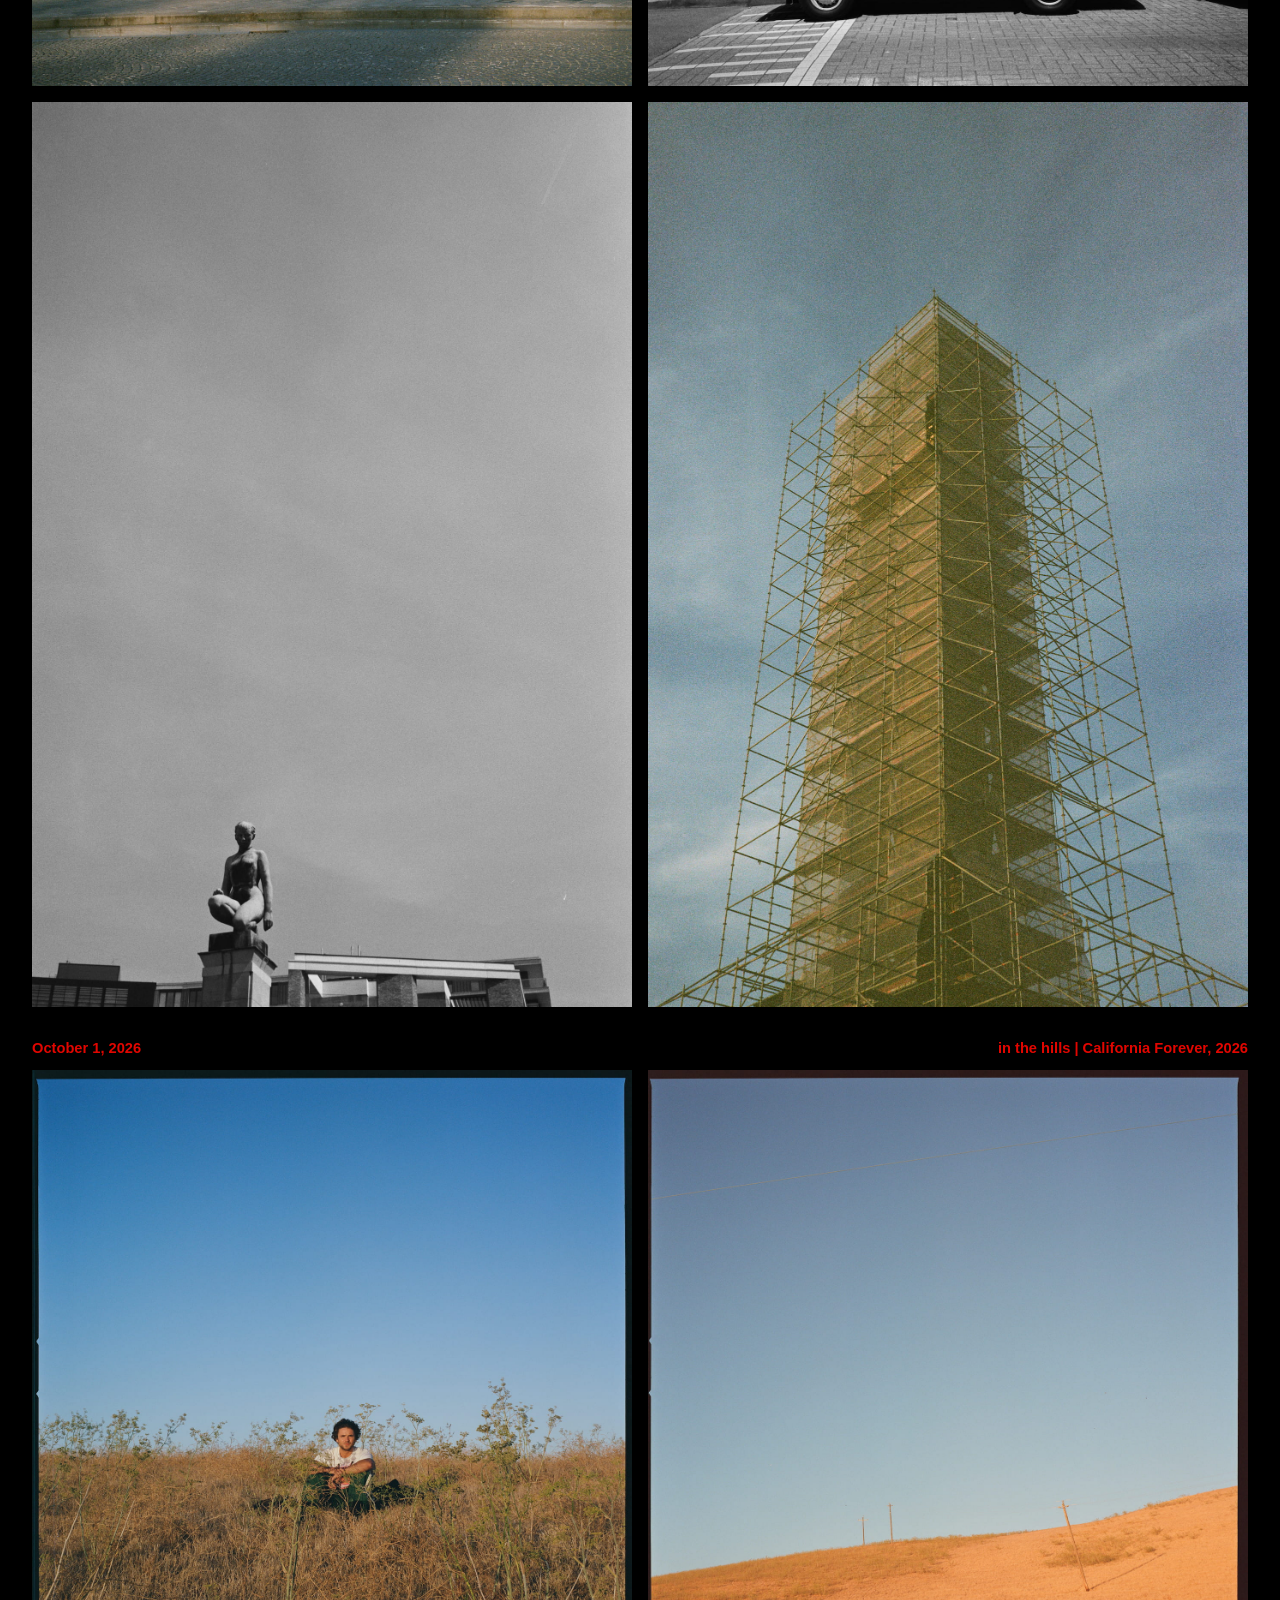
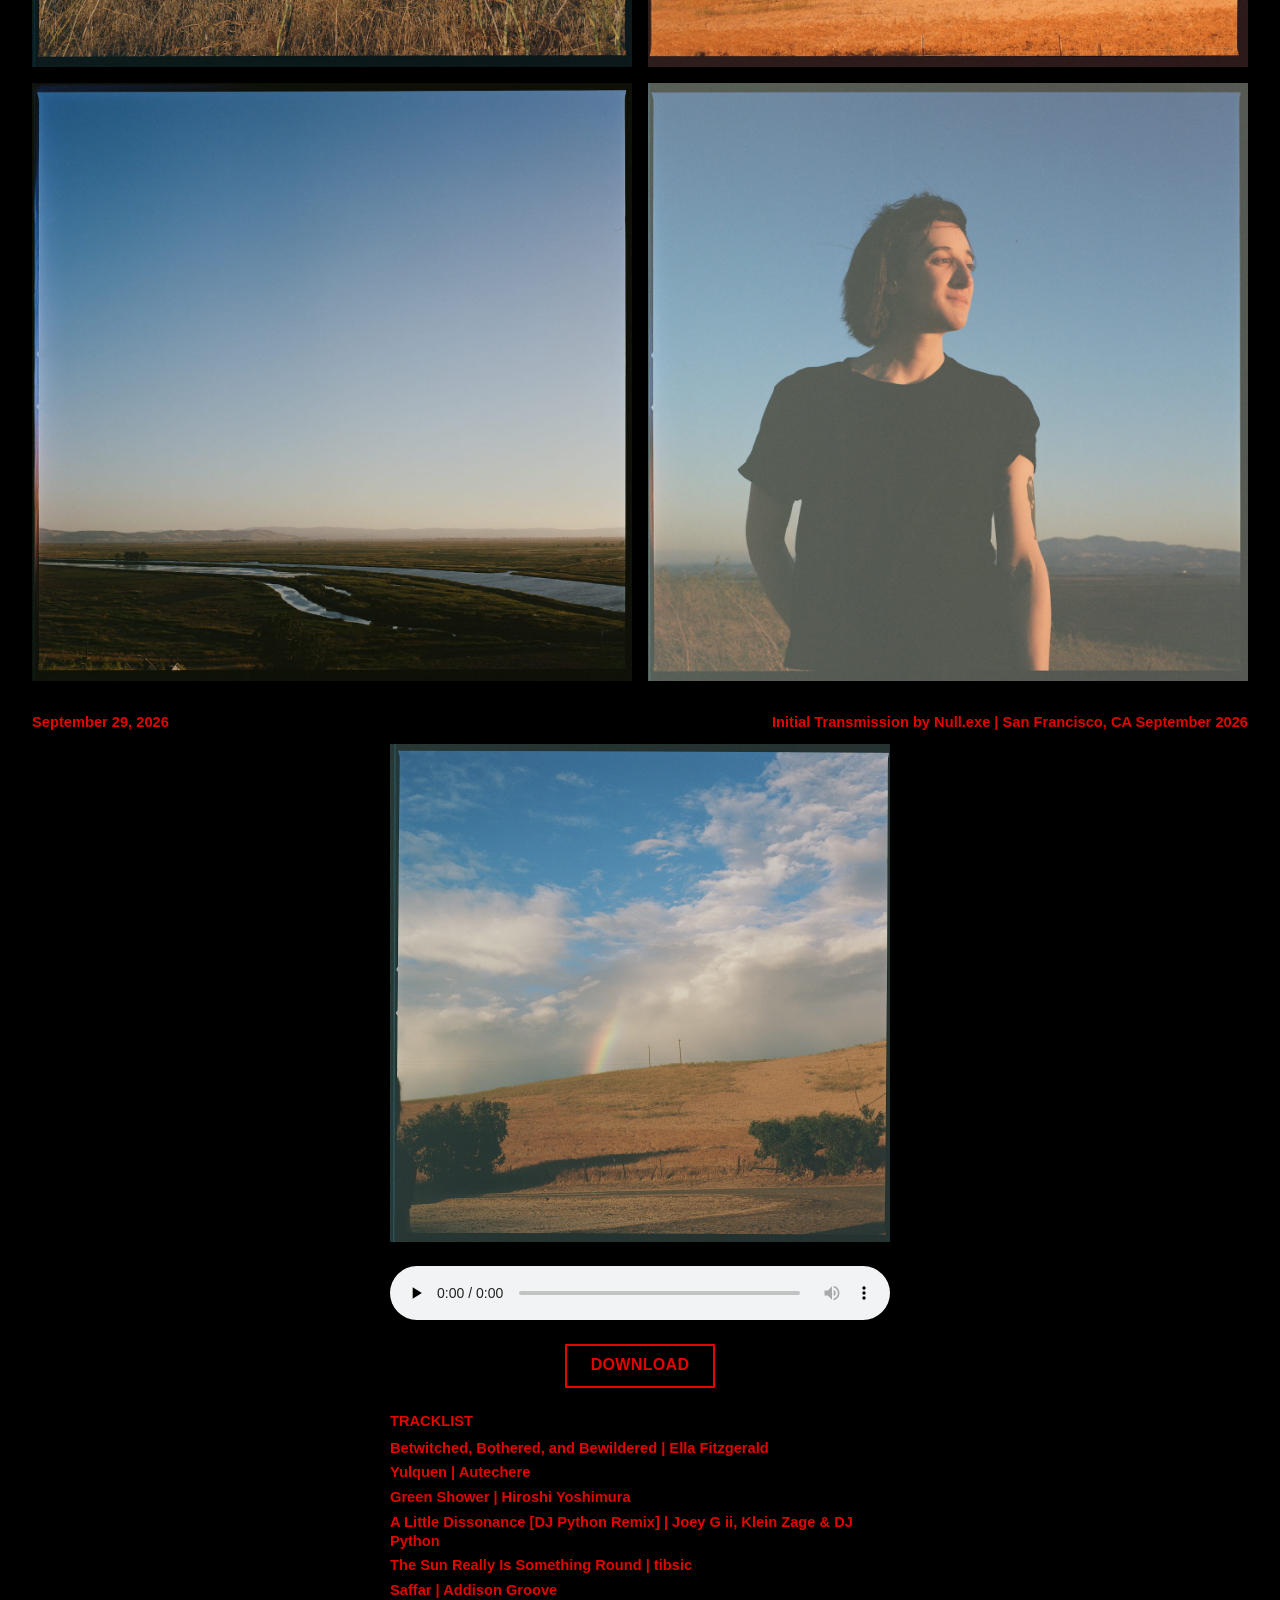
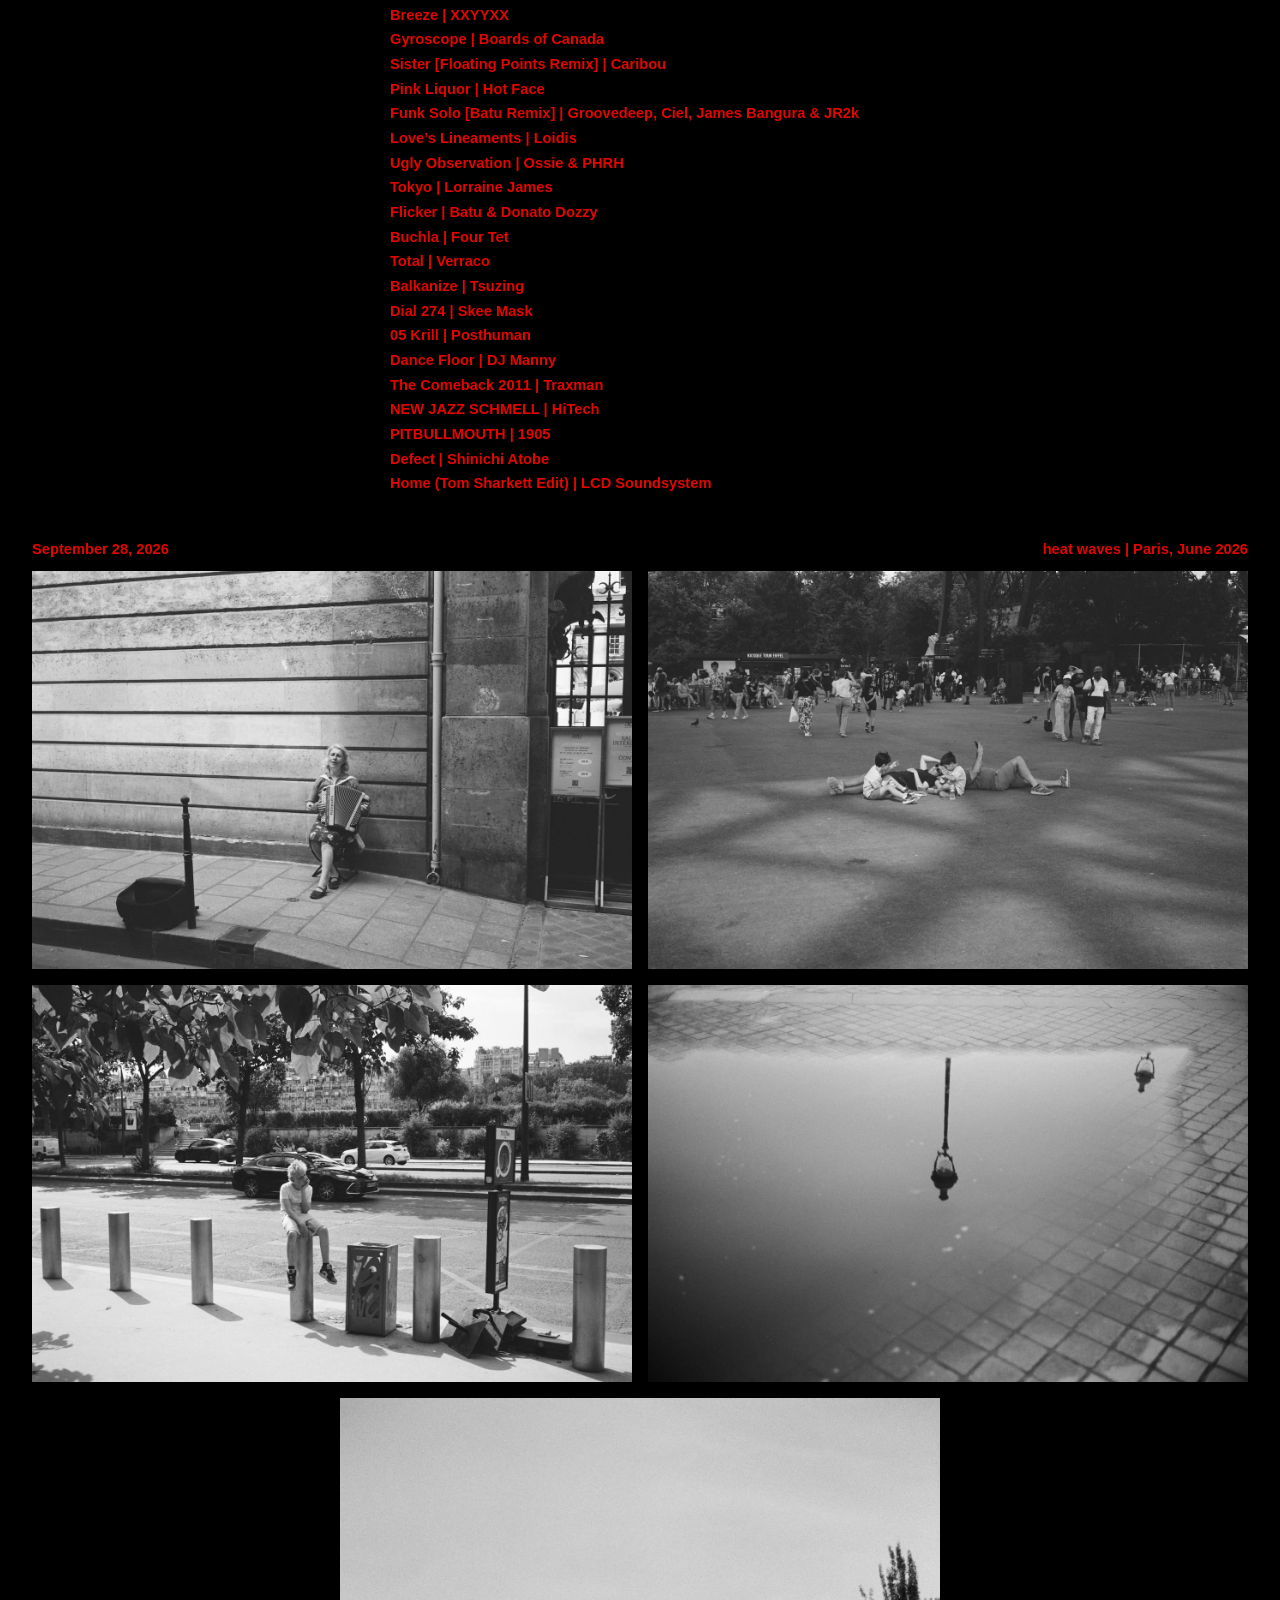
==== commit 0c6c8c1a: "add Post 8: YESCO 4 by Seconds Before Disaster Co-Authored-By: Claude Sonnet 5 <noreply@anthropic.co" ====
--- a/index.html
+++ b/index.html
@@ -23,6 +23,16 @@
   </header>
 
   <main>
+    <article class="post" id="post-yesco-4">
+      <div class="post-meta">
+        <span class="post-date">October 22, 2026</span>
+        <span class="post-caption">YESCO 4 by Seconds Before Disaster OUT NOW! | Las Vegas, 2026</span>
+      </div>
+      <div class="post-announcement">
+        <iframe style="border: 0; width: 350px; height: 470px;" src="https://bandcamp.com/EmbeddedPlayer/album=3301355067/size=large/bgcol=333333/linkcol=e32c14/tracklist=false/transparent=true/" seamless><a href="https://shessecondsbeforedisaster.bandcamp.com/album/yesco-4">YESCO 4 by Seconds Before Disaster</a></iframe>
+        <p class="post-announcement-text">listen to the newest sonic journey from Seconds Before Disaster. get lost in soundscapes that transport us to another place</p>
+      </div>
+    </article>
     <article class="post" id="post-amsterdam-men">
       <div class="post-meta">
         <span class="post-date">October 21, 2026</span>
--- a/assets/style.css
+++ b/assets/style.css
@@ -263,6 +263,13 @@
   height: auto;
 }
 
+.post-announcement-text {
+  max-width: 500px;
+  margin-top: 1.5rem;
+  text-align: center;
+  font-size: 11pt;
+}
+
 /* --- Archive page ---------------------------------------------------------- */
 .archive-grid {
   display: grid;
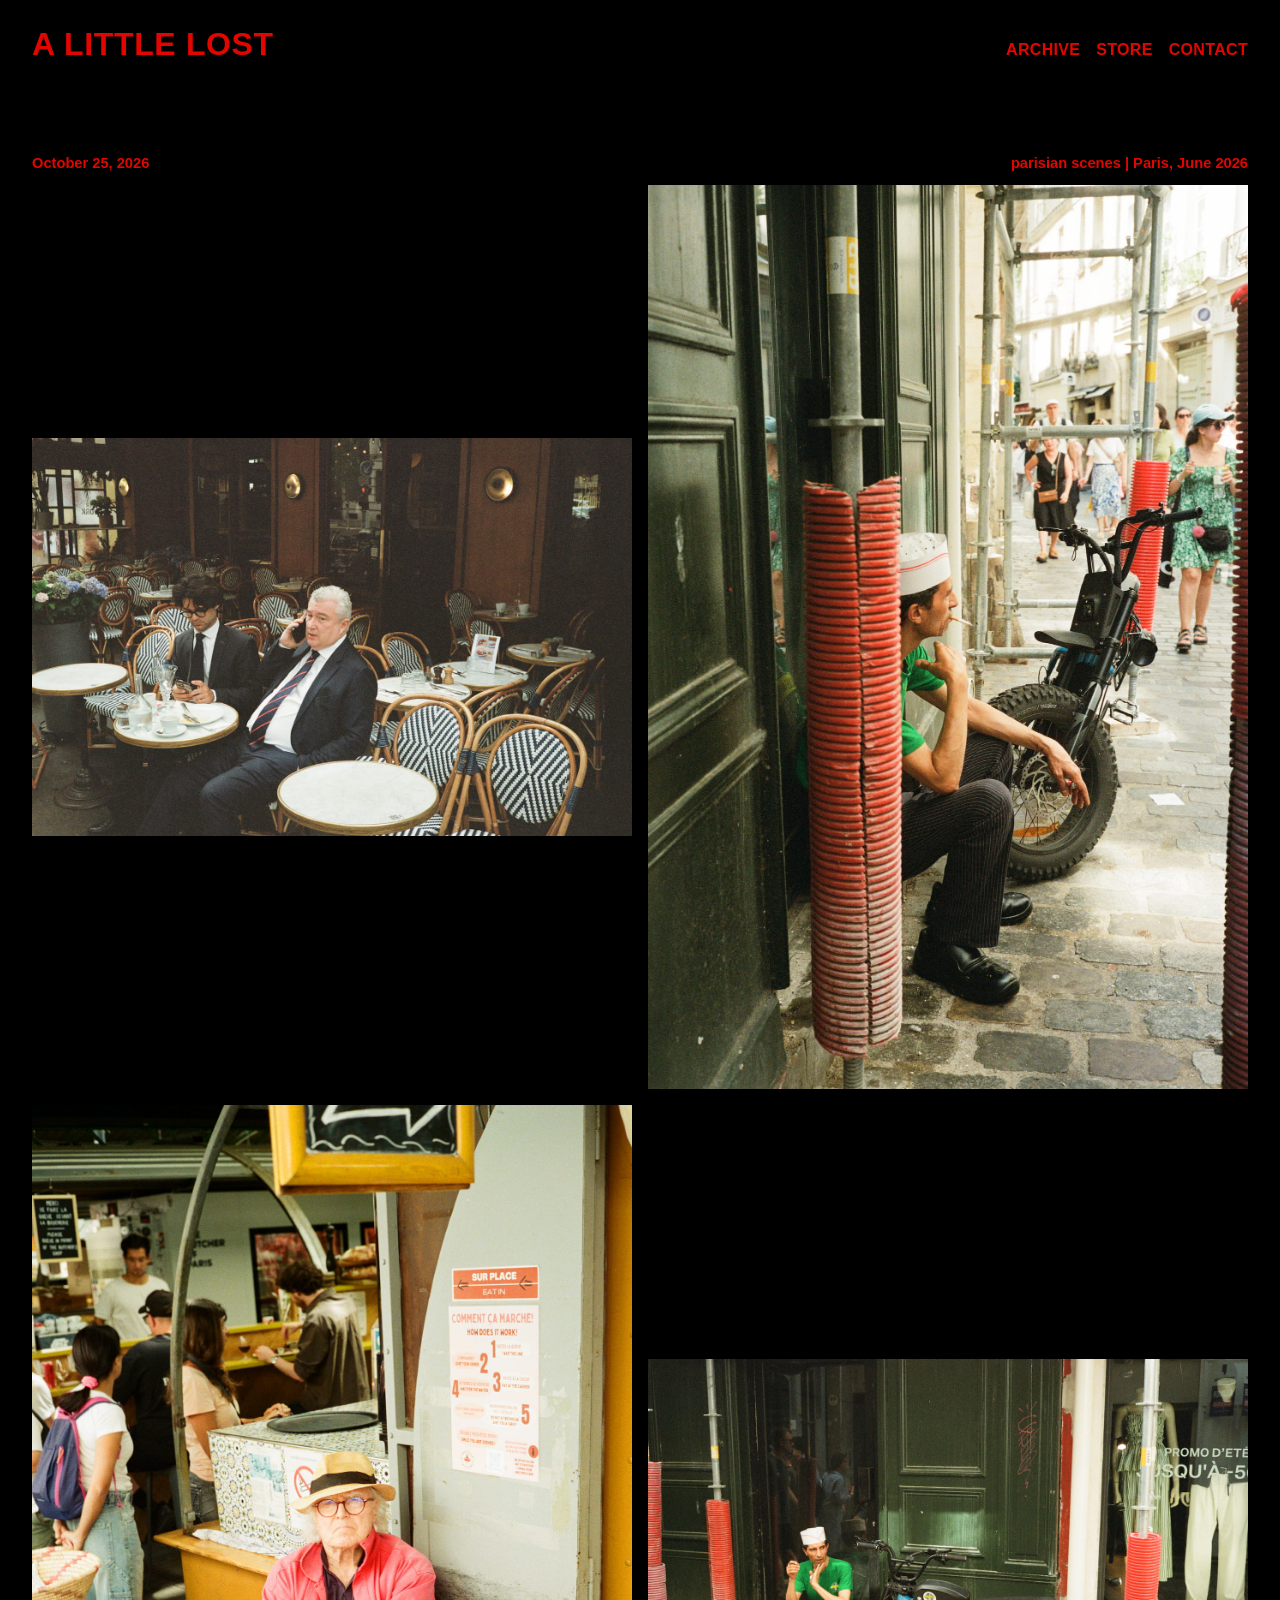
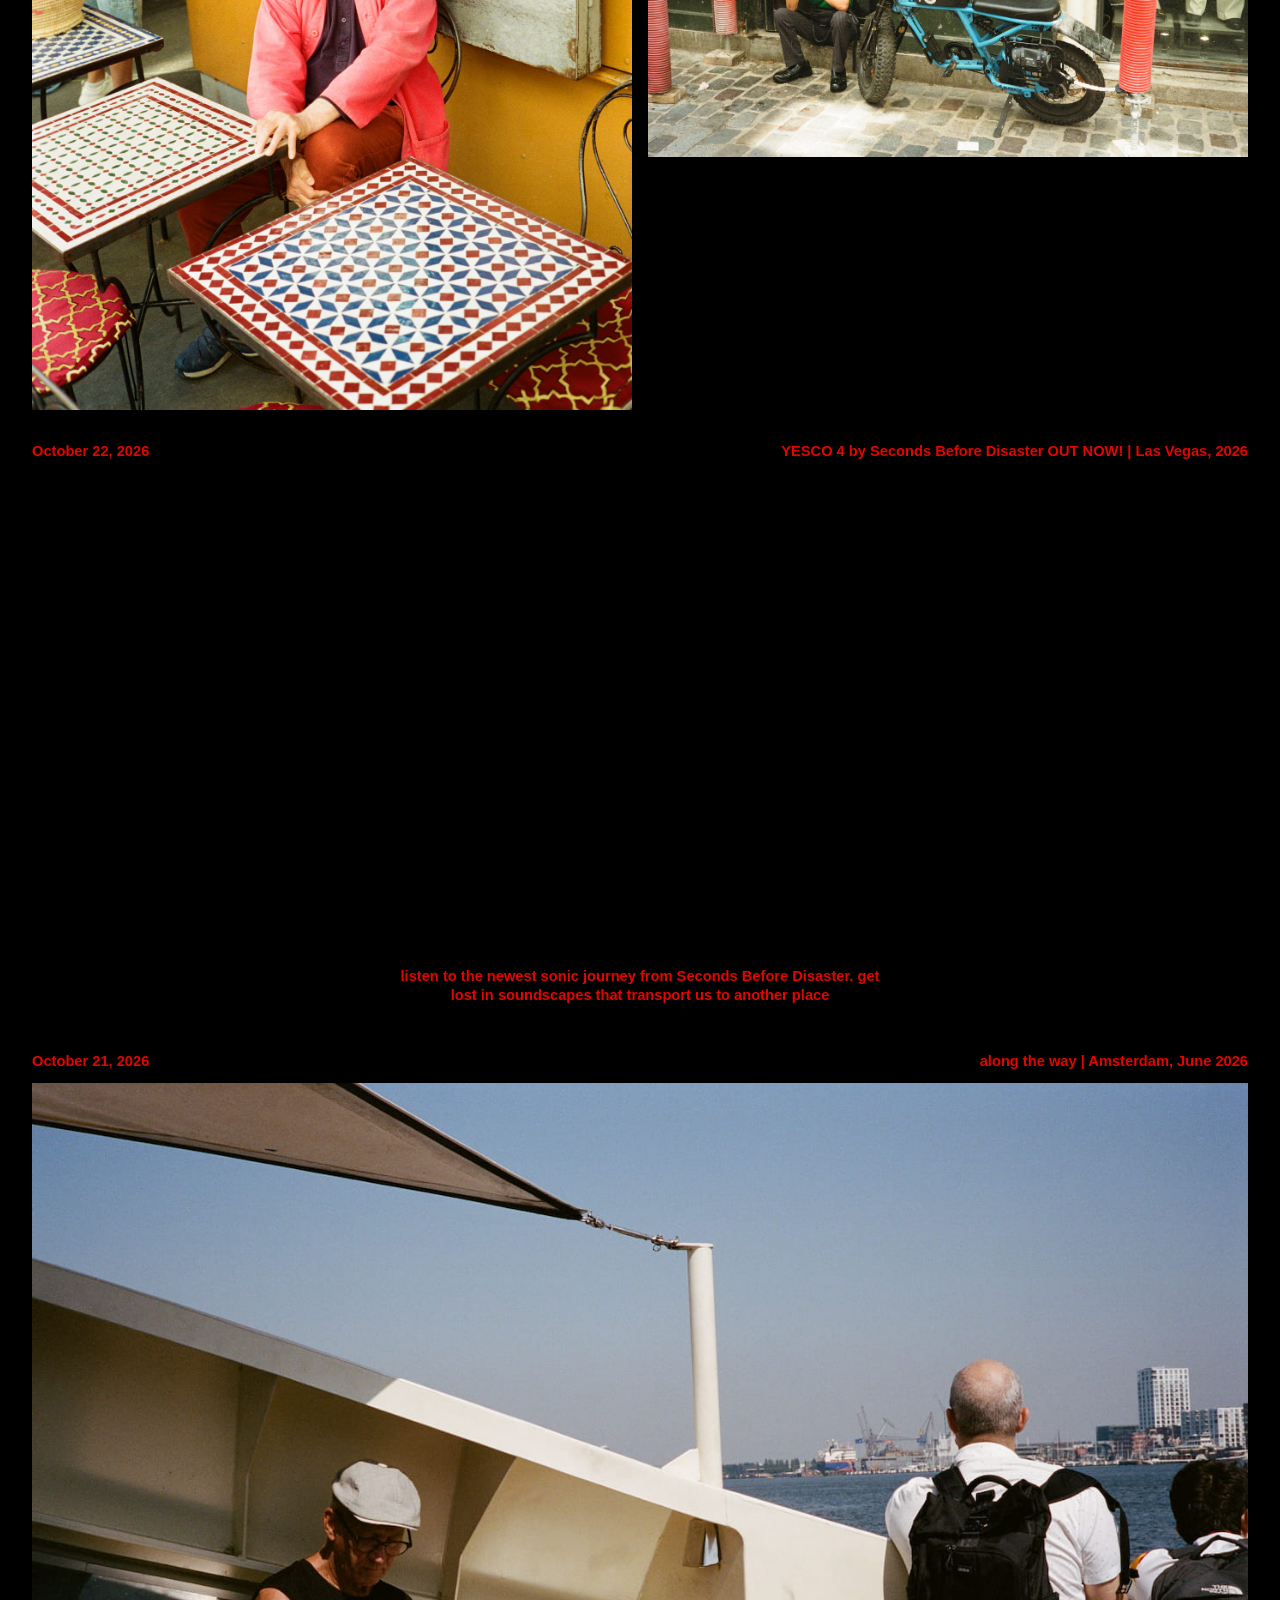
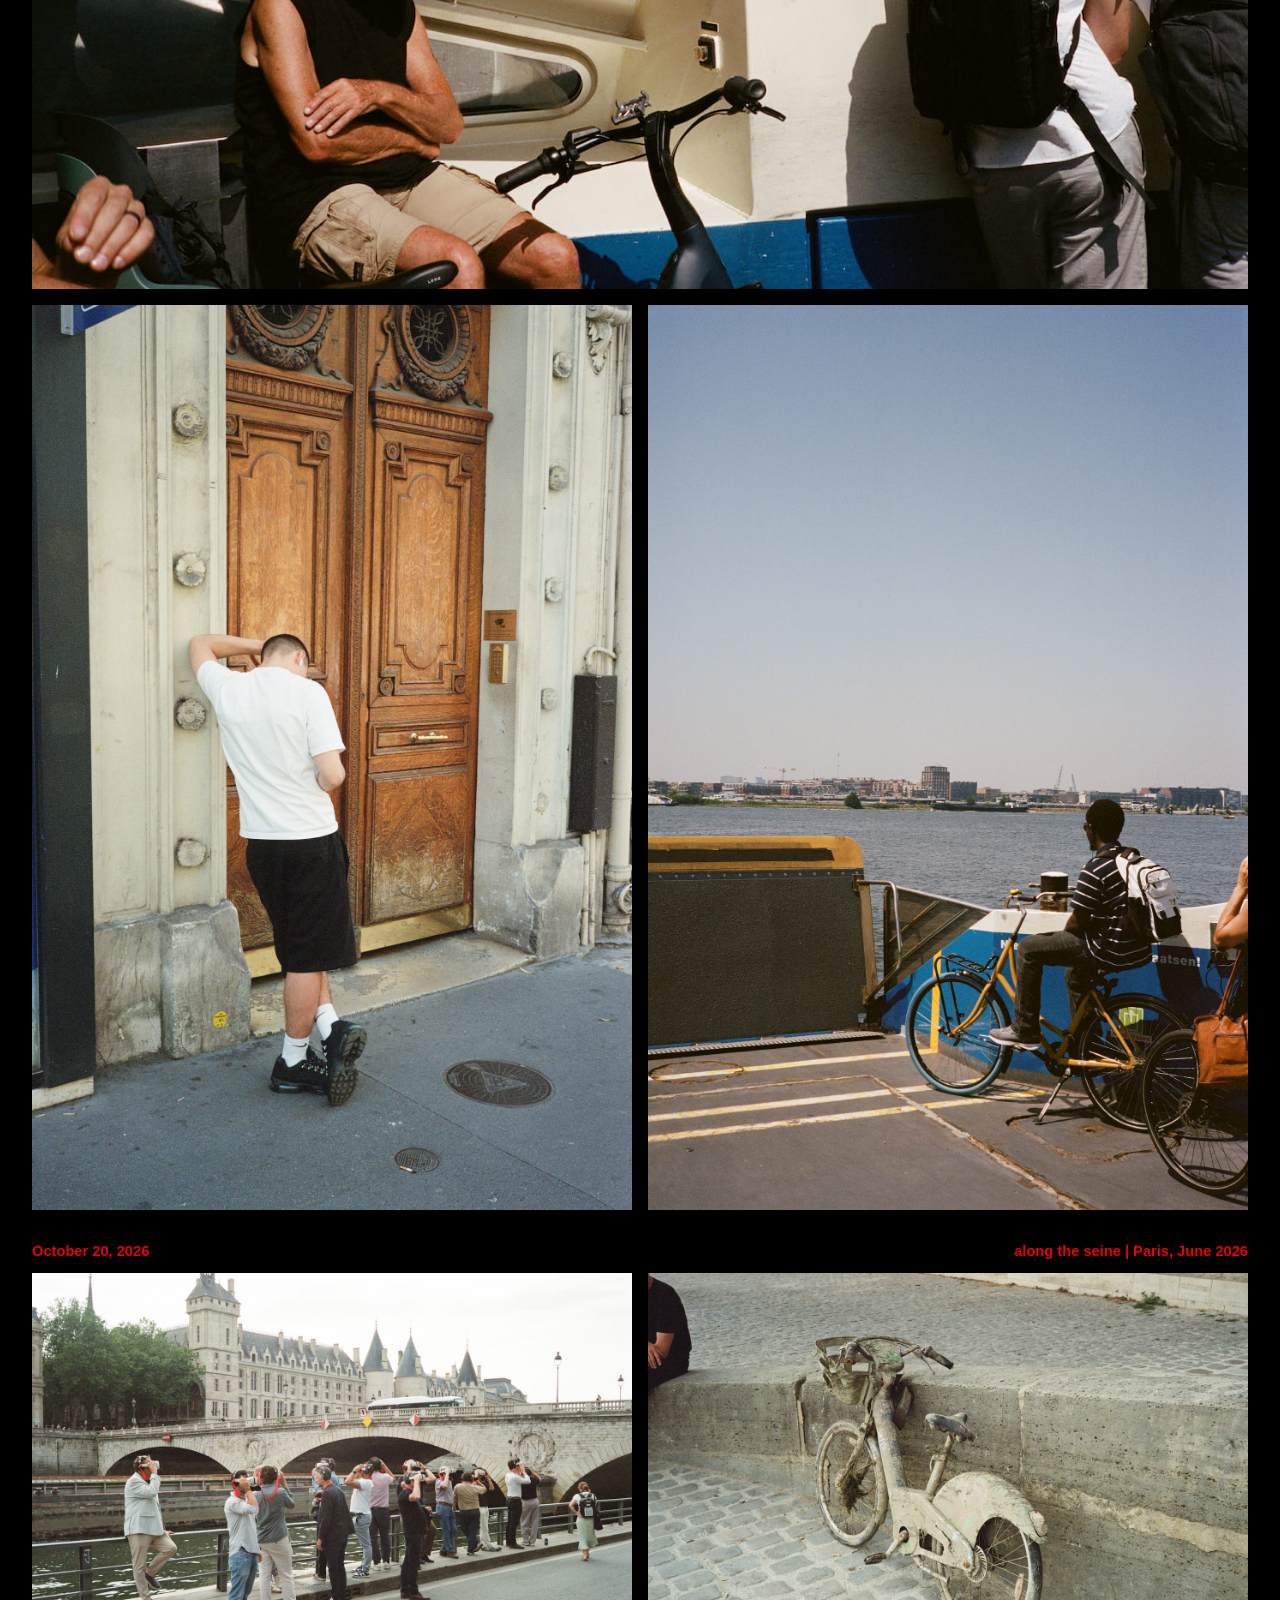
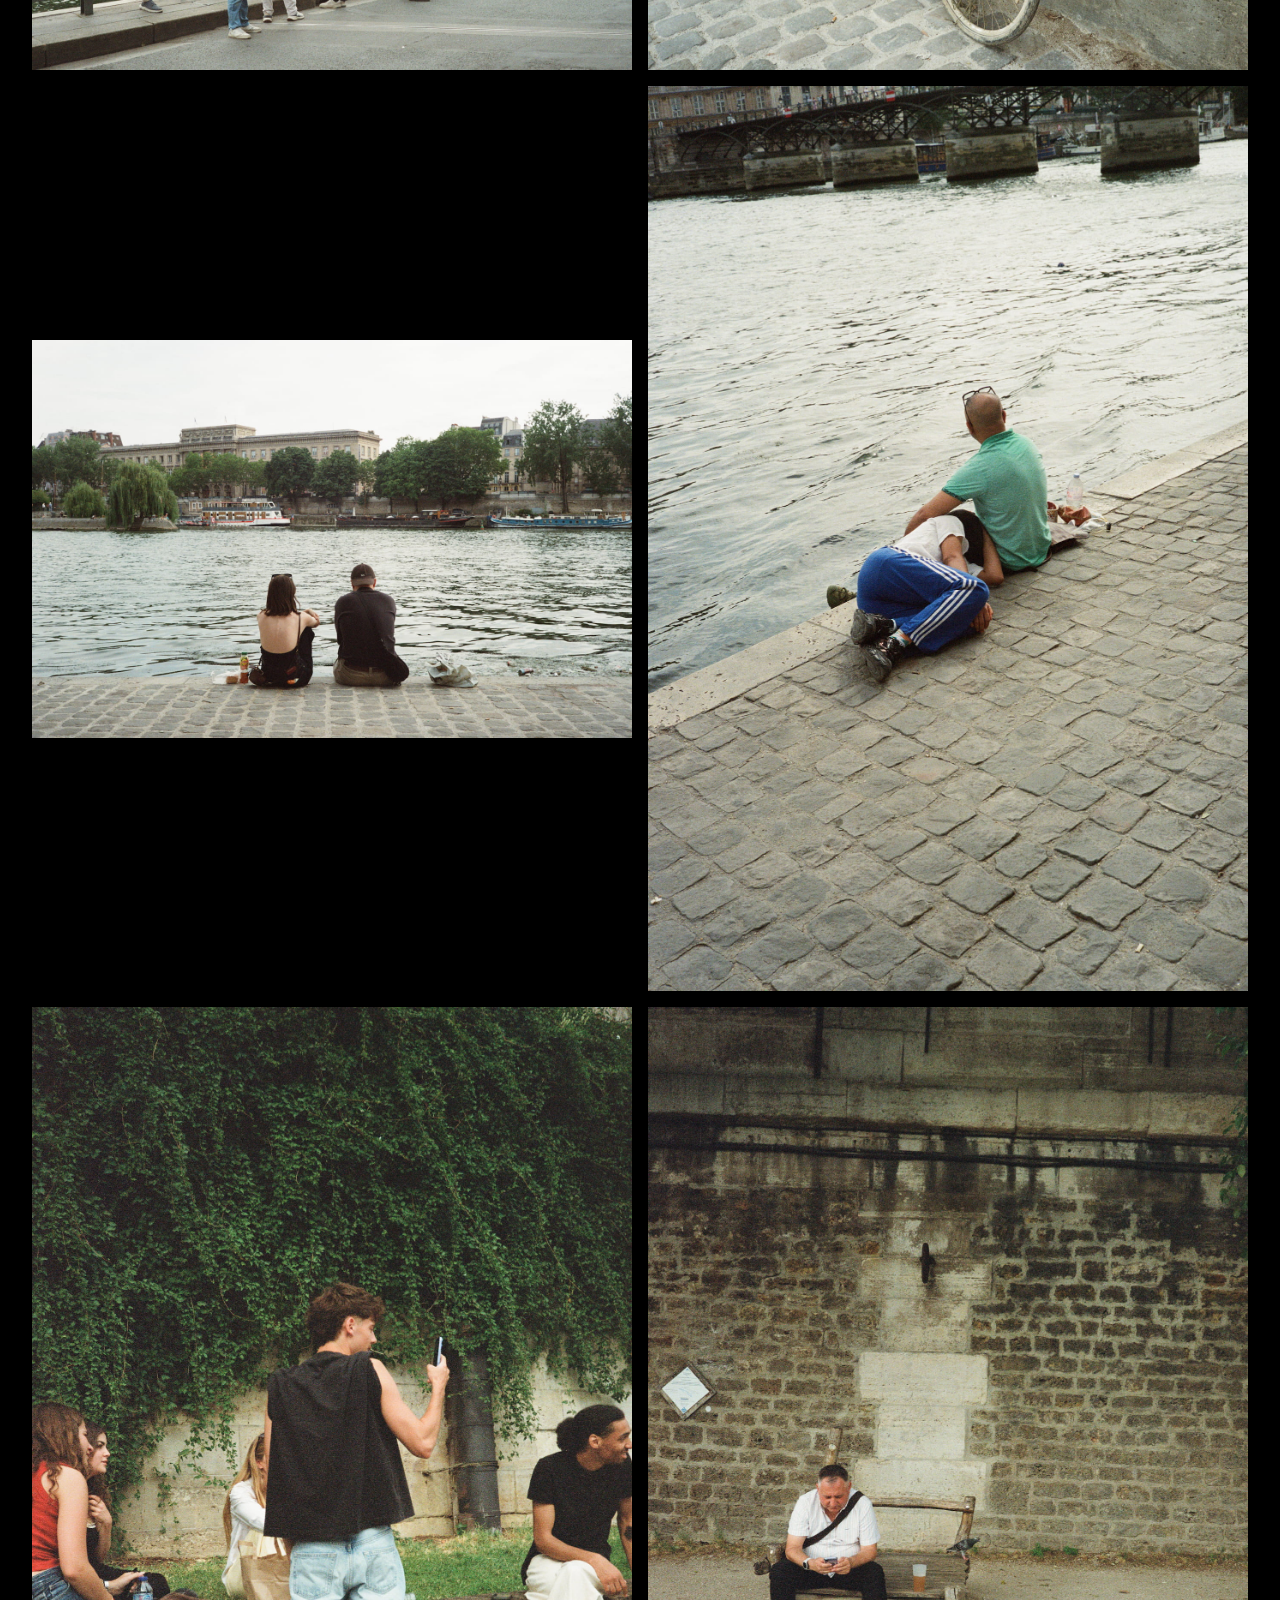
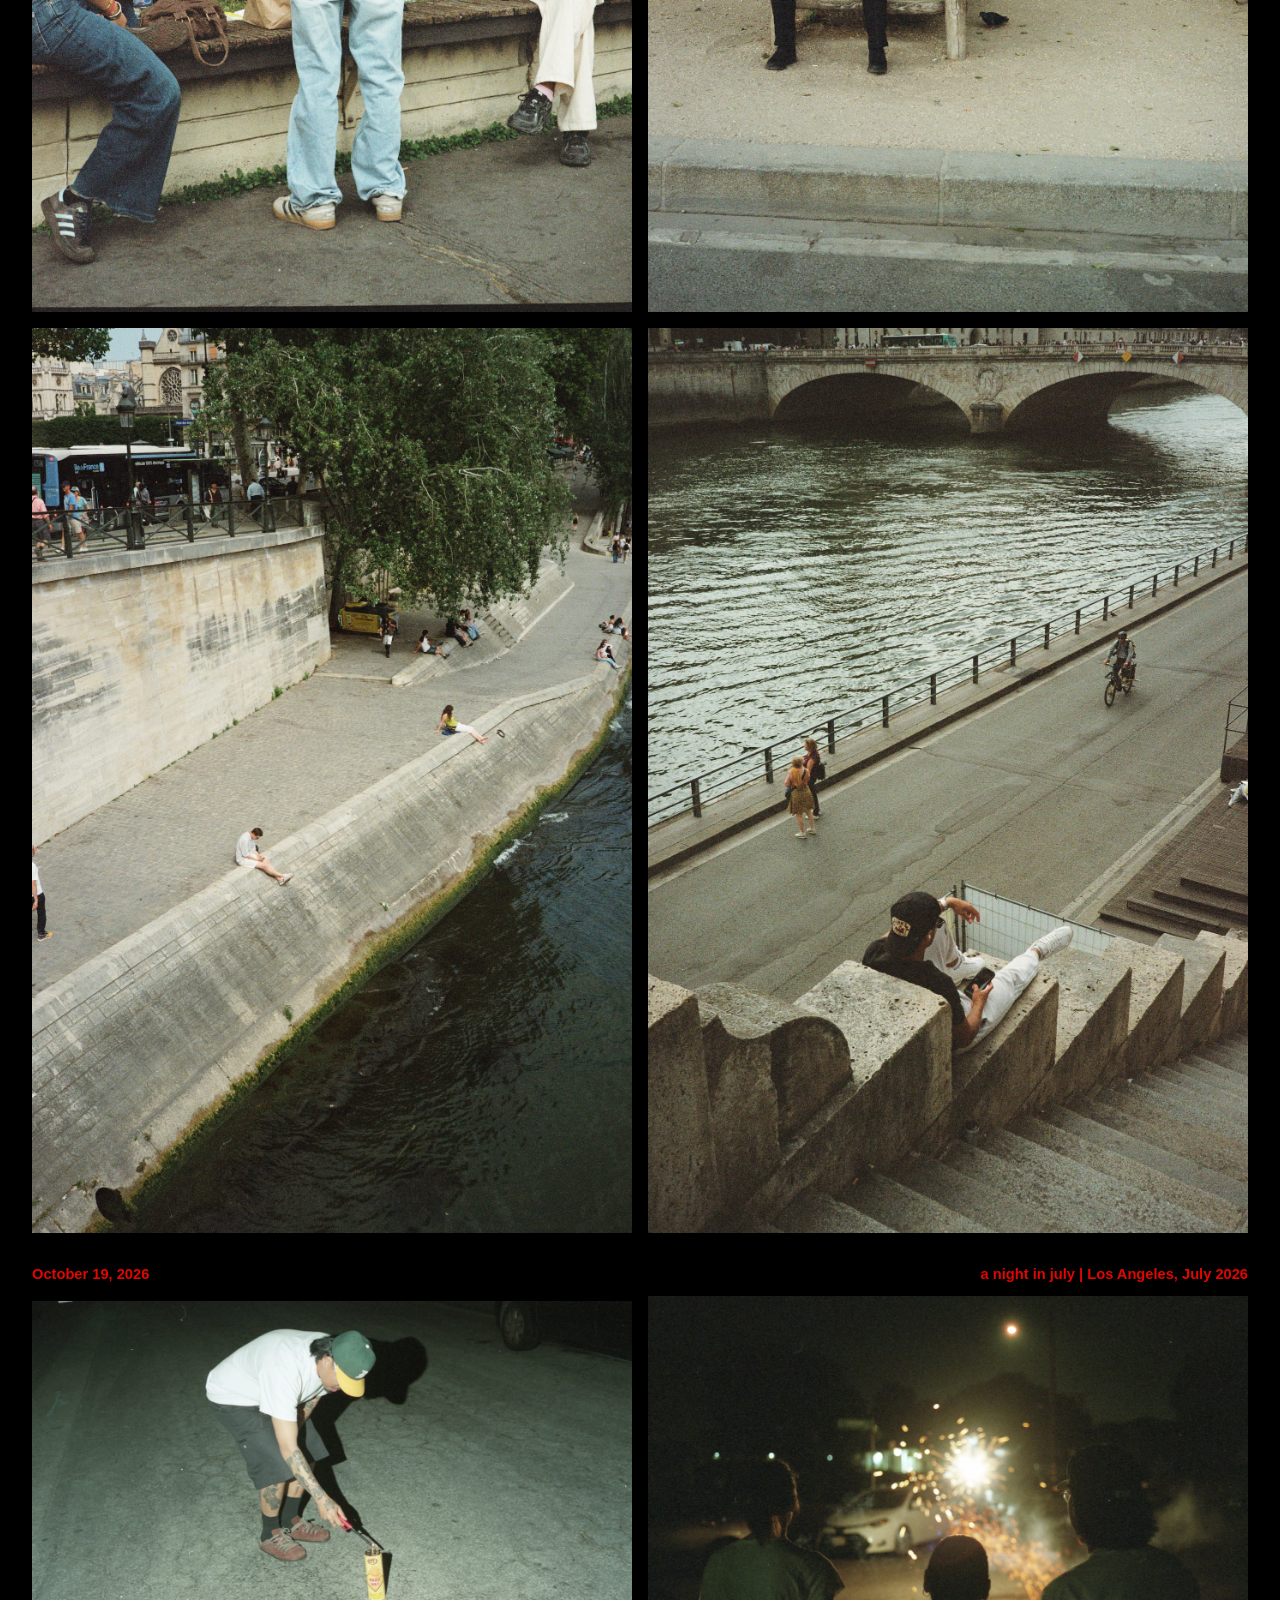
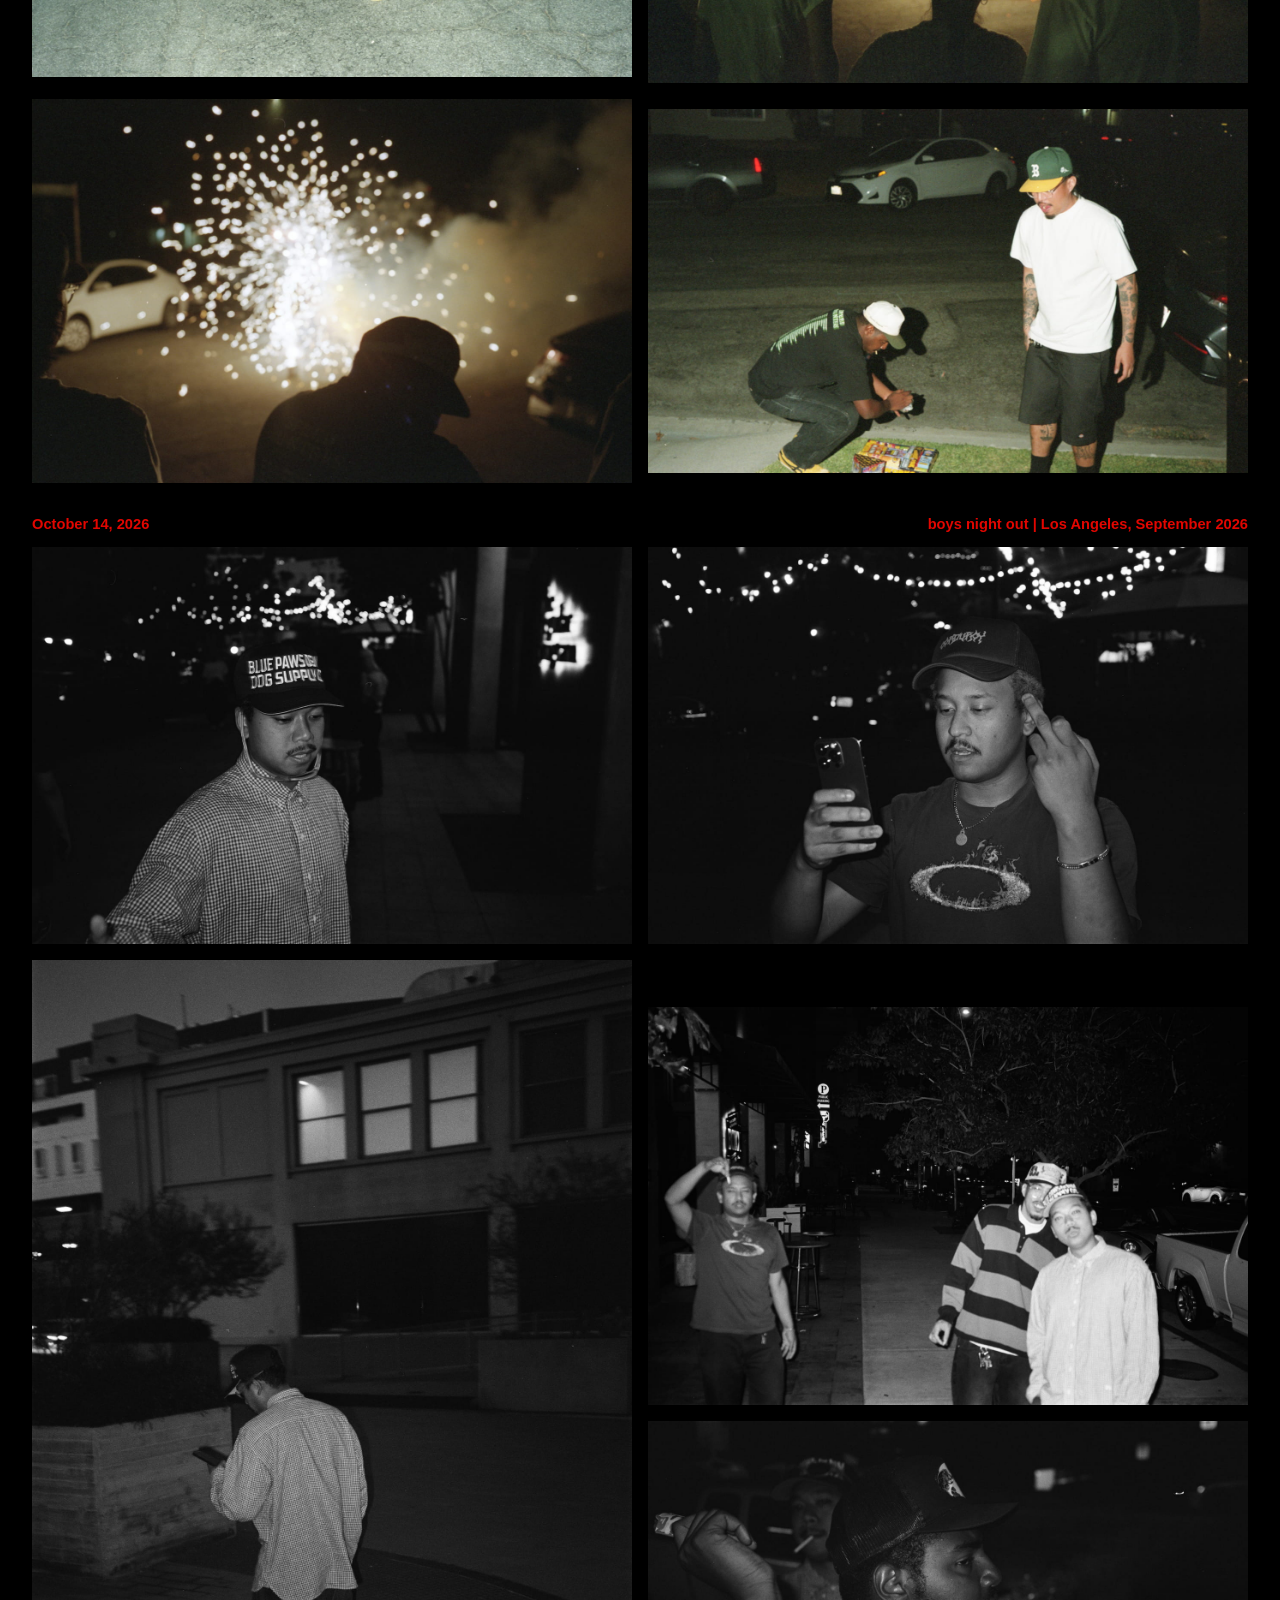
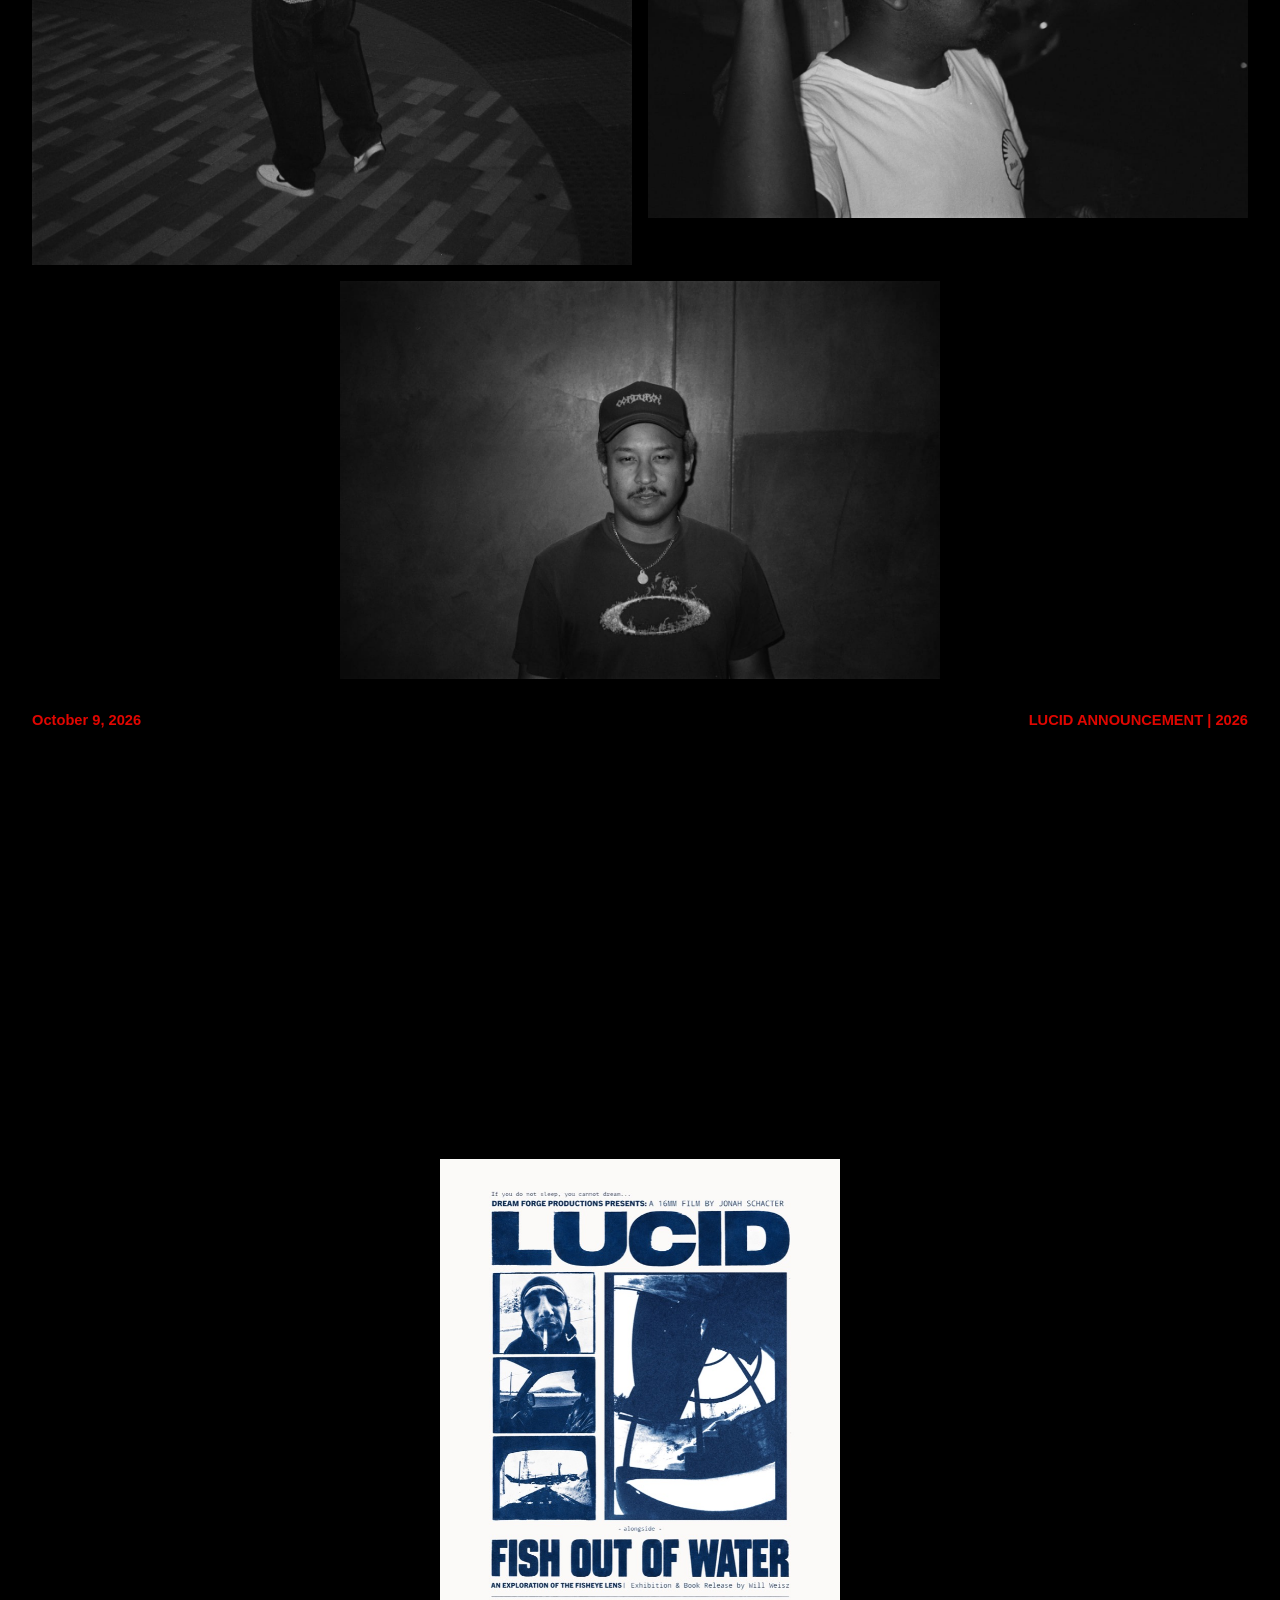
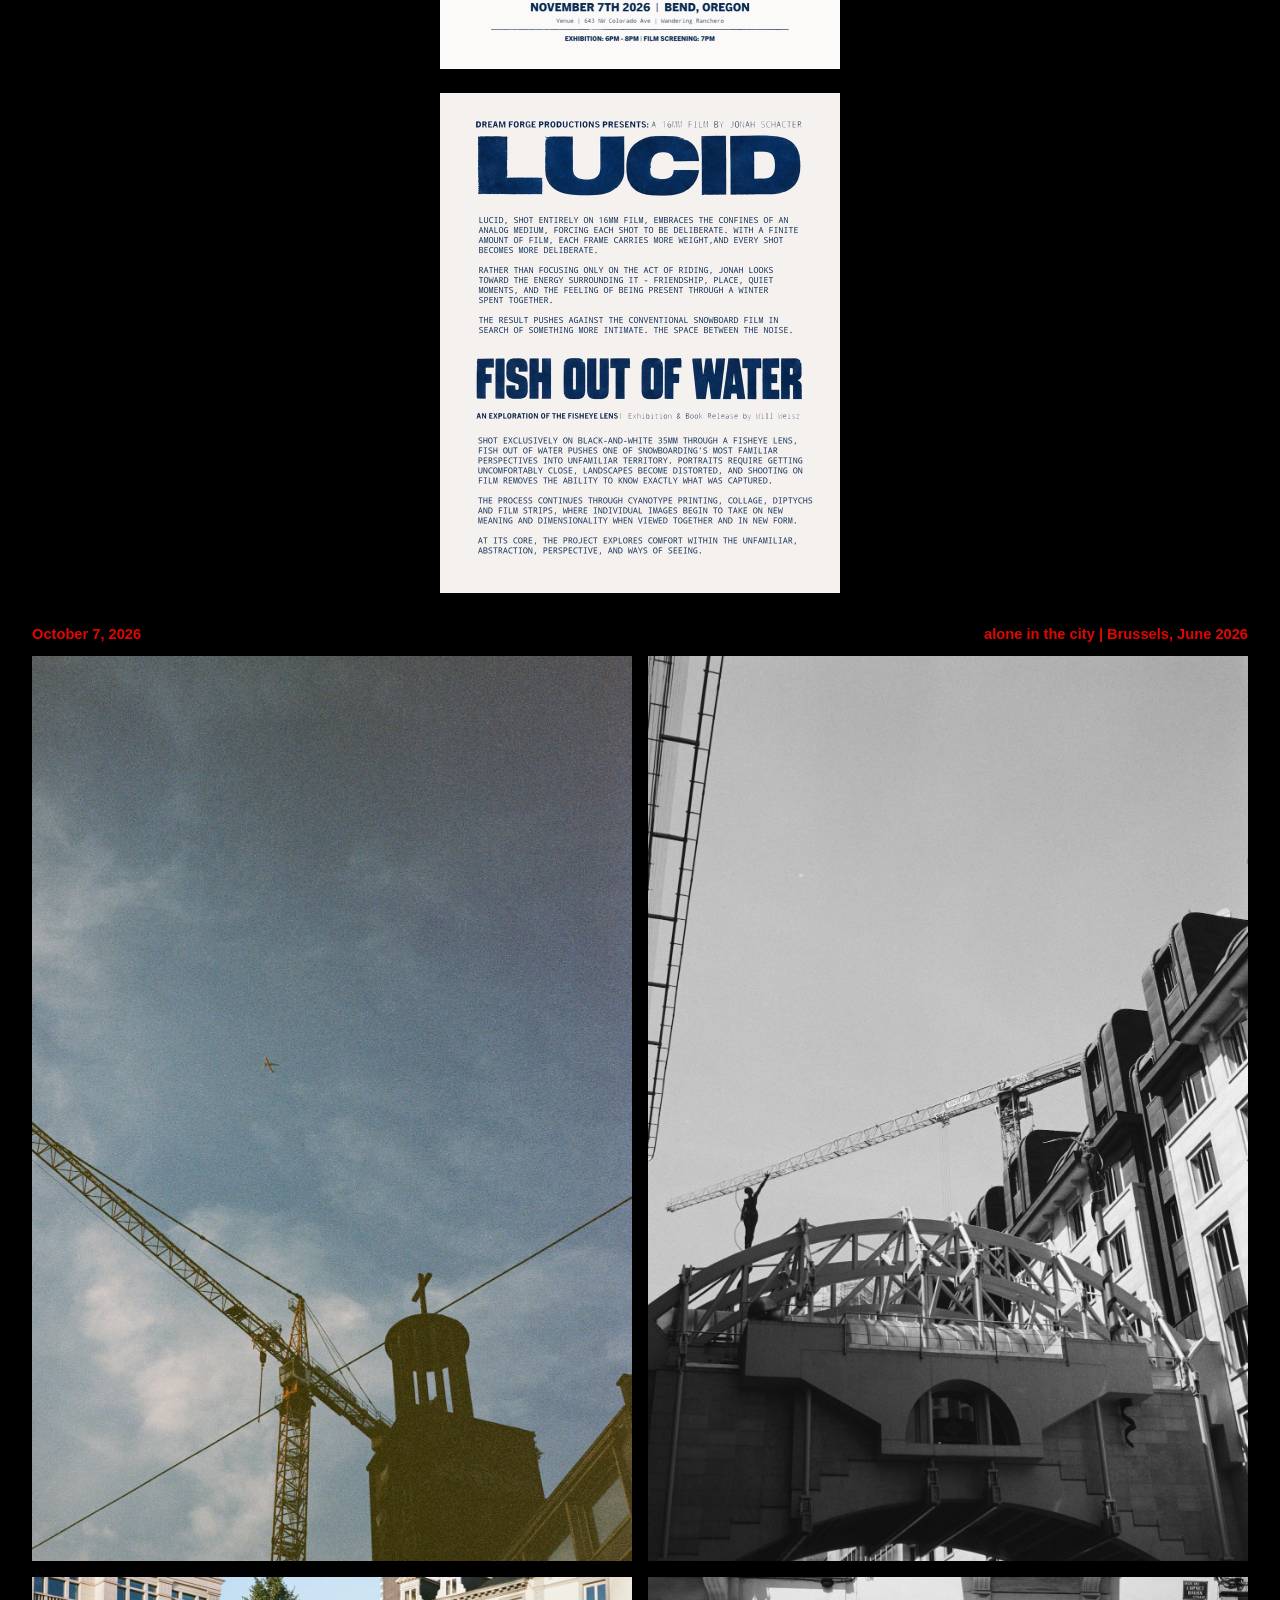
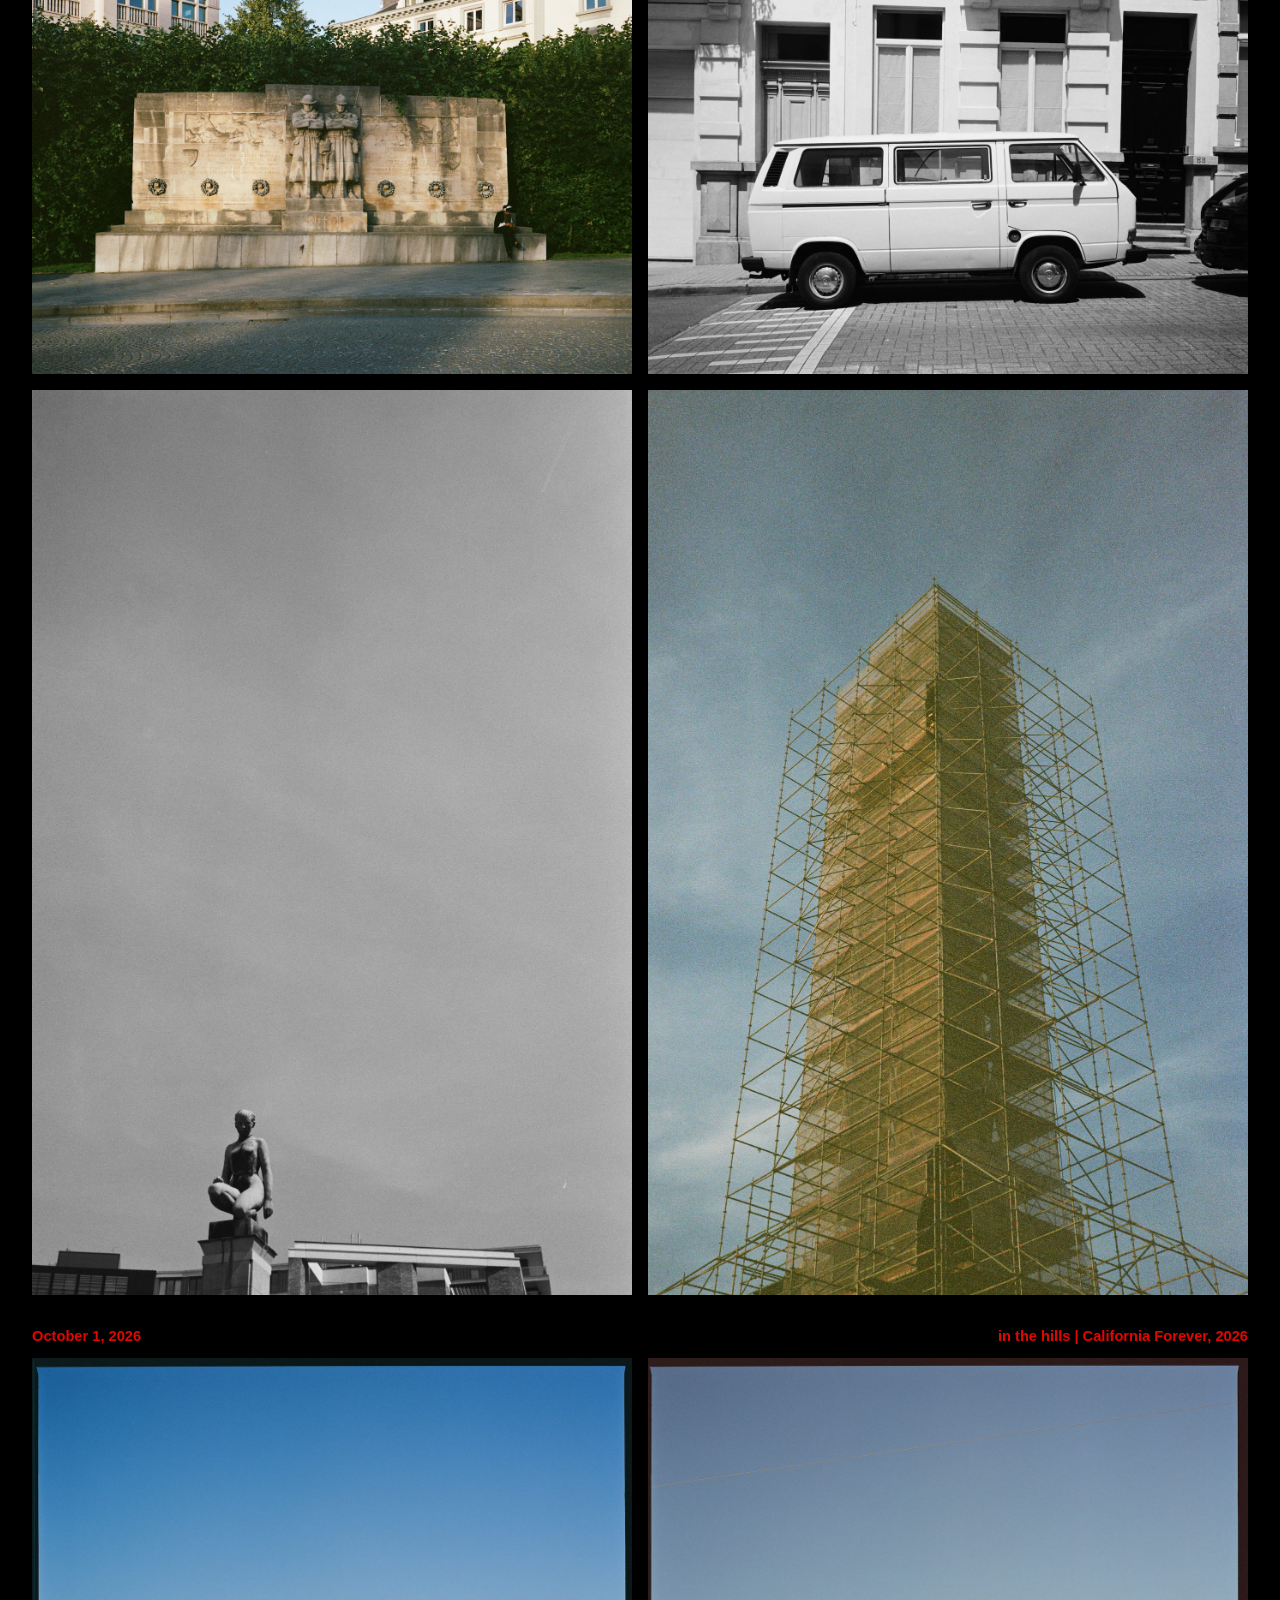
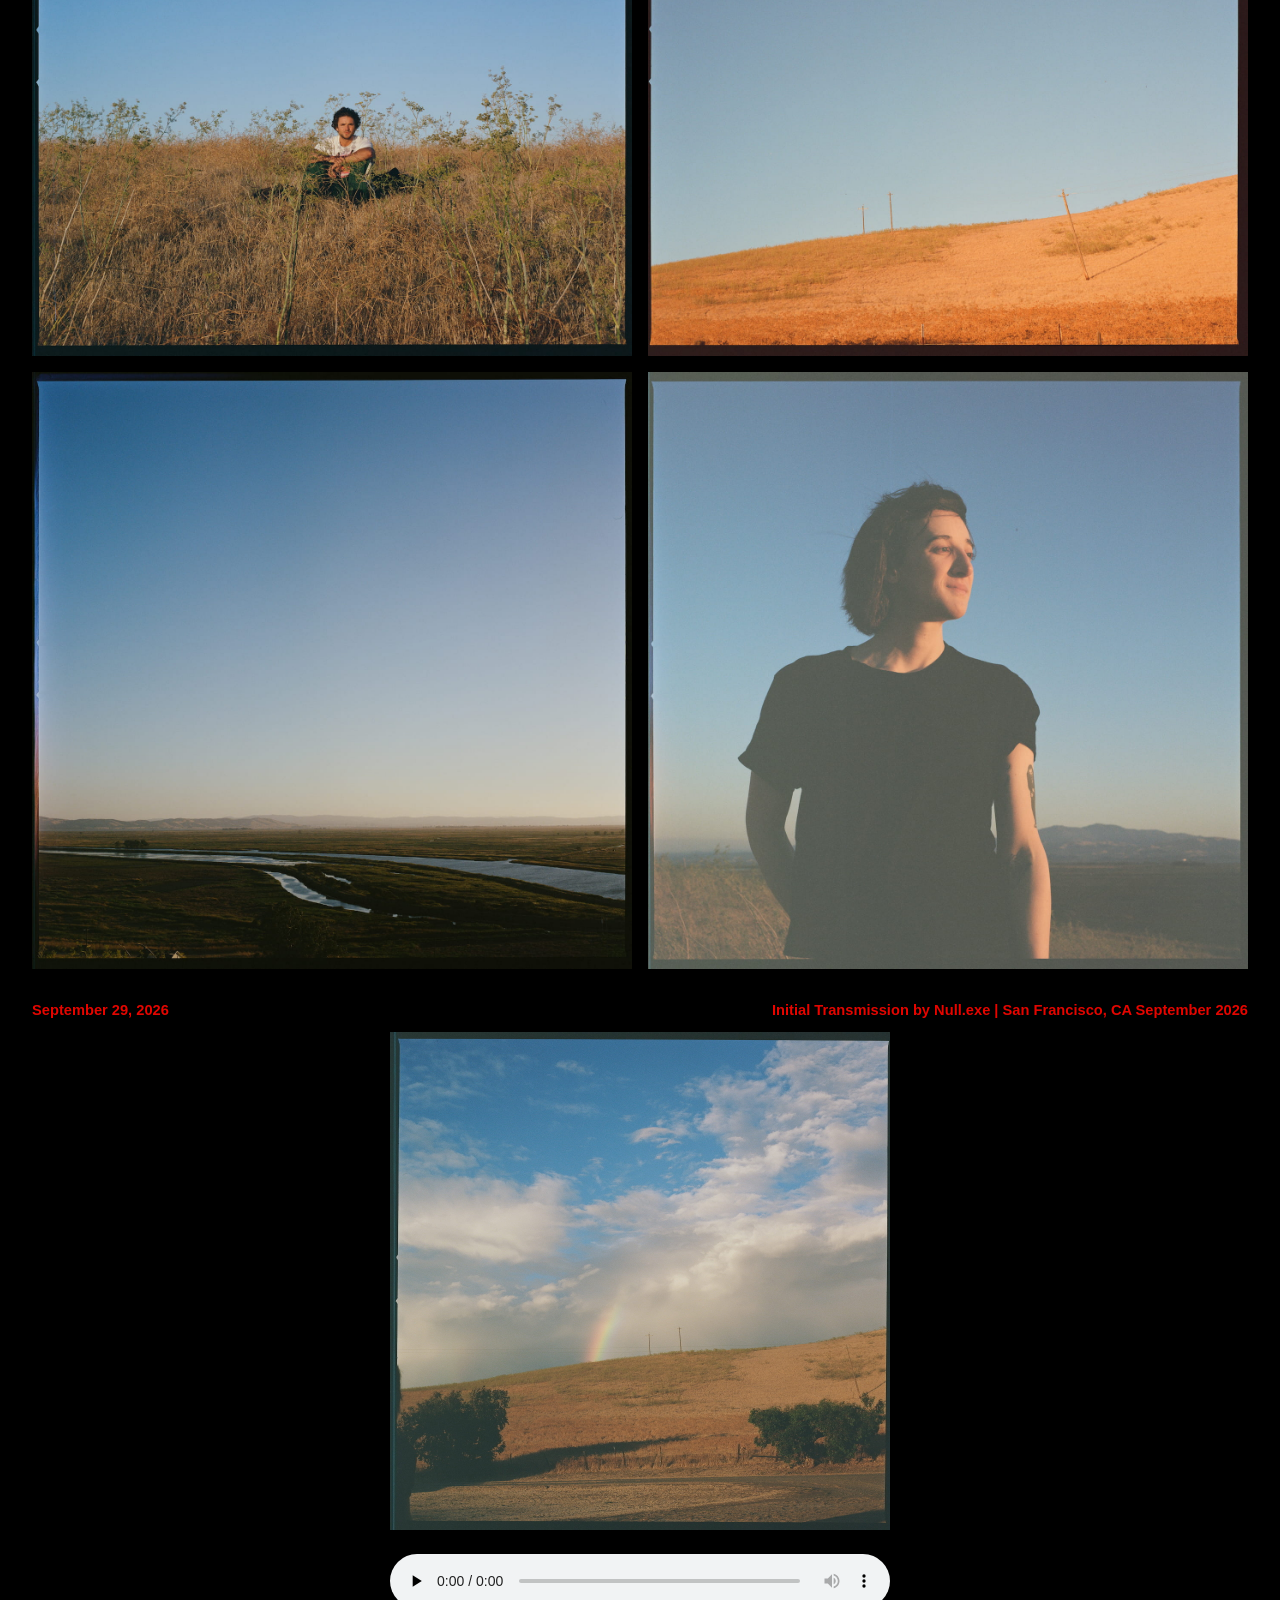
==== commit 5d18942a: "add Post 9: parisian scenes Co-Authored-By: Claude Sonnet 5 <noreply@anthropic.com>" ====
--- a/index.html
+++ b/index.html
@@ -23,6 +23,18 @@
   </header>
 
   <main>
+    <article class="post" id="post-parisian-scenes">
+      <div class="post-meta">
+        <span class="post-date">October 25, 2026</span>
+        <span class="post-caption">parisian scenes | Paris, June 2026</span>
+      </div>
+      <div class="post-photos">
+        <img src="POSTS/Post%209%20parisian%20scenes/bizcall_bloginline.jpg" alt="Business call">
+        <img src="POSTS/Post%209%20parisian%20scenes/breaktime1_bloginline.jpg" alt="Break time">
+        <img src="POSTS/Post%209%20parisian%20scenes/oldmanstare_bloginline.jpg" alt="Old man staring">
+        <img src="POSTS/Post%209%20parisian%20scenes/breaktime2_bloginline.jpg" alt="Break time">
+      </div>
+    </article>
     <article class="post" id="post-yesco-4">
       <div class="post-meta">
         <span class="post-date">October 22, 2026</span>
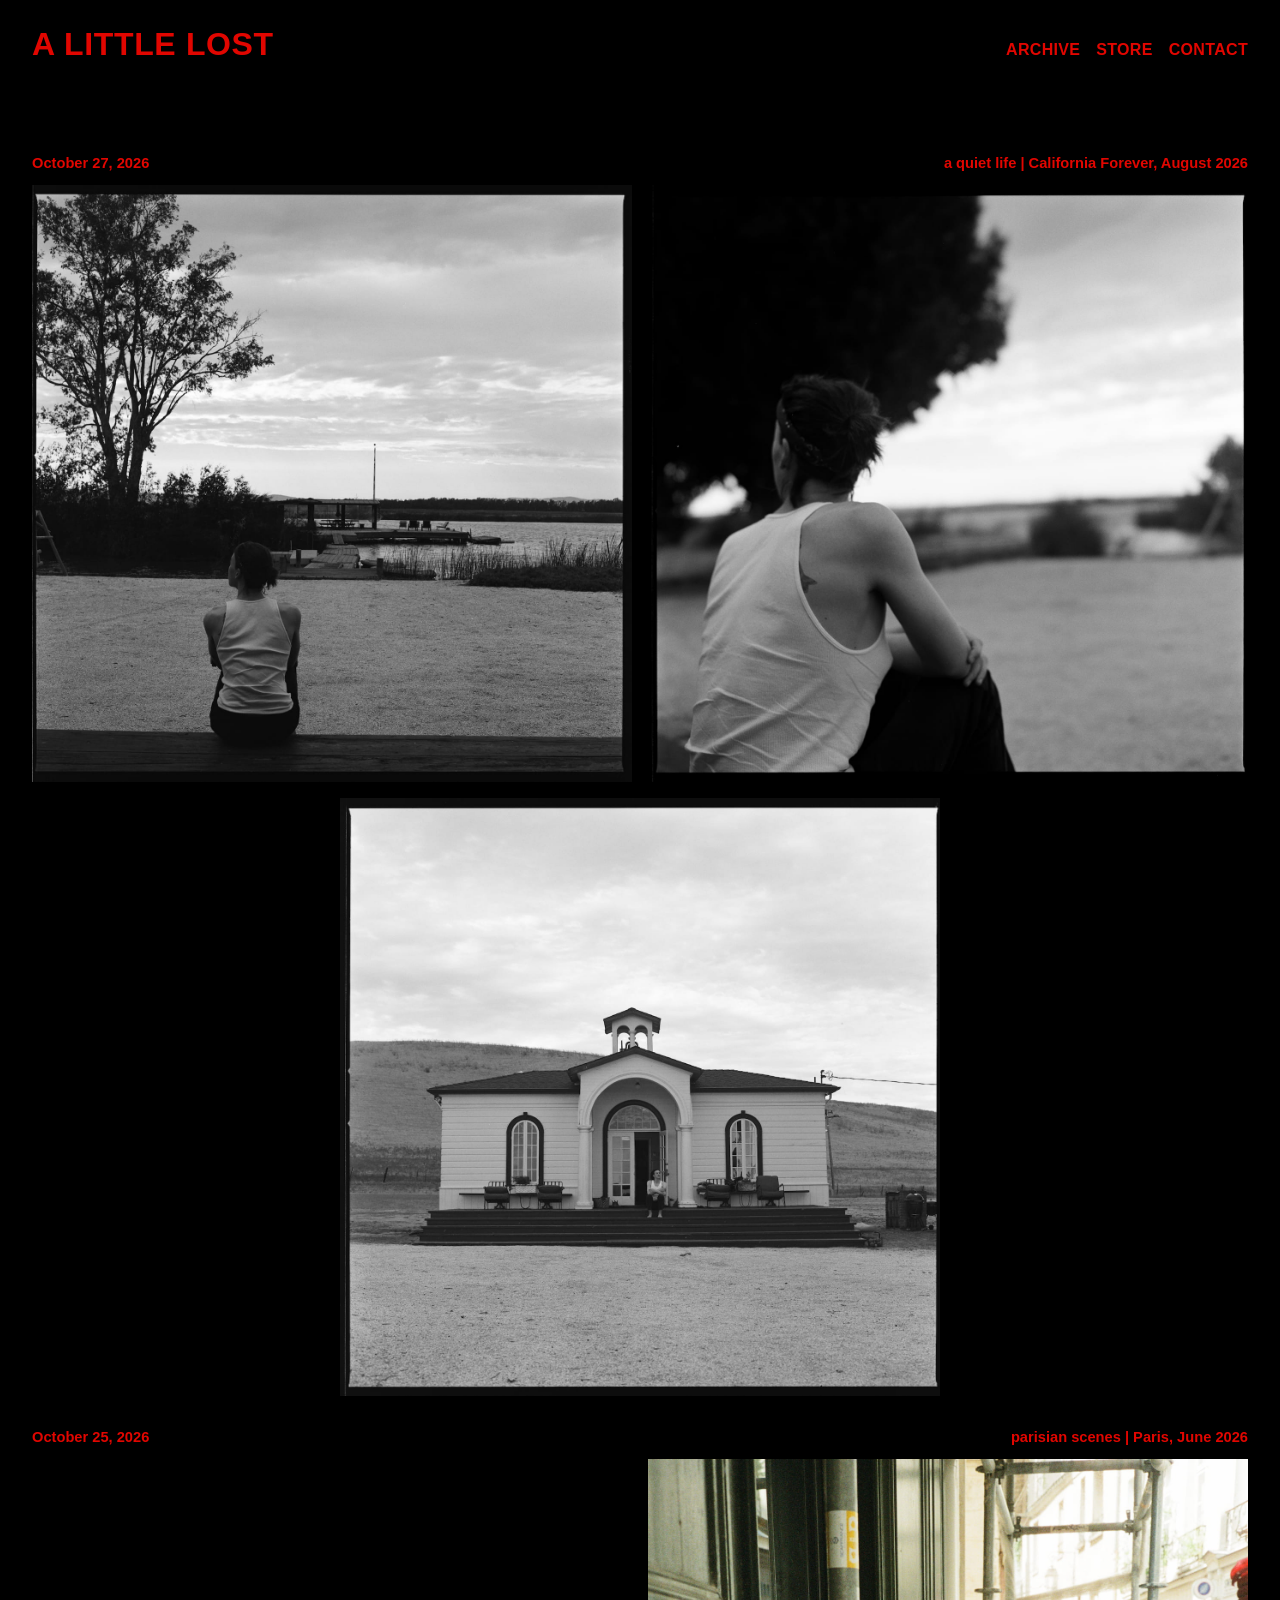
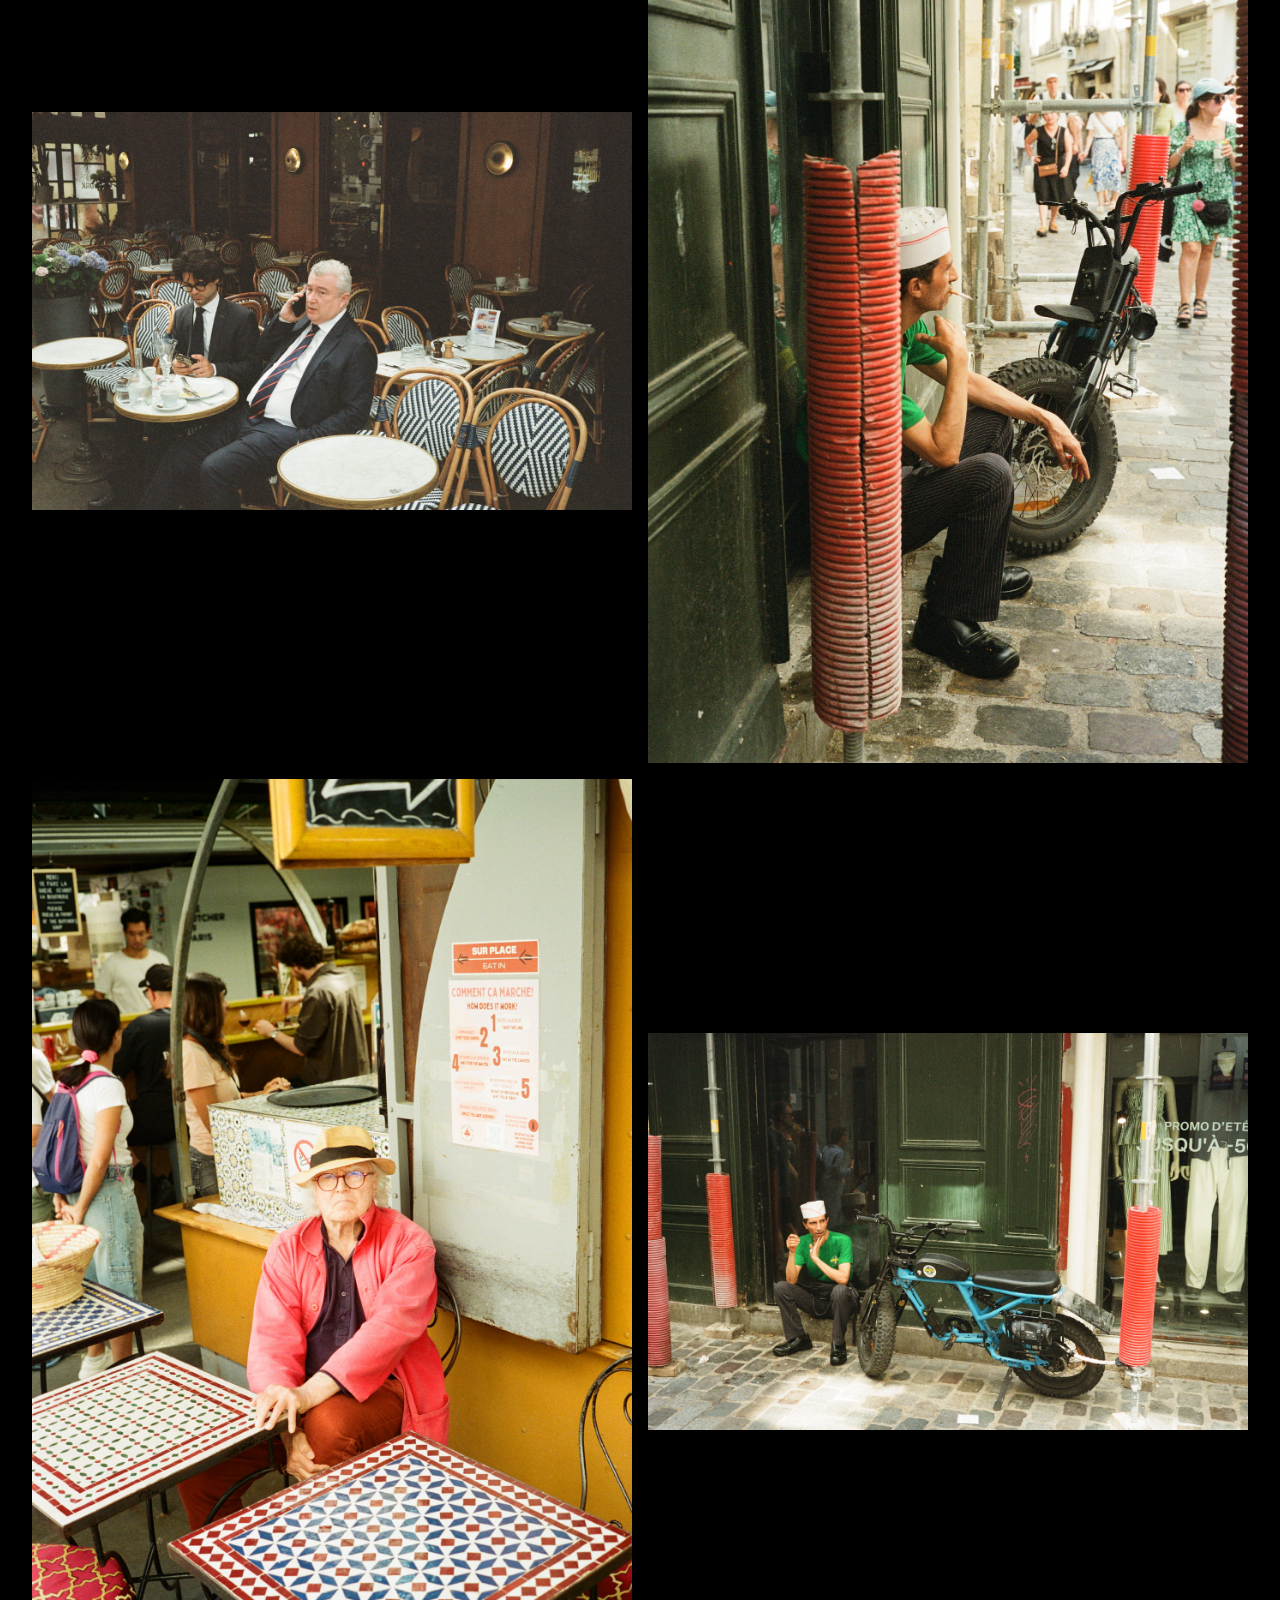
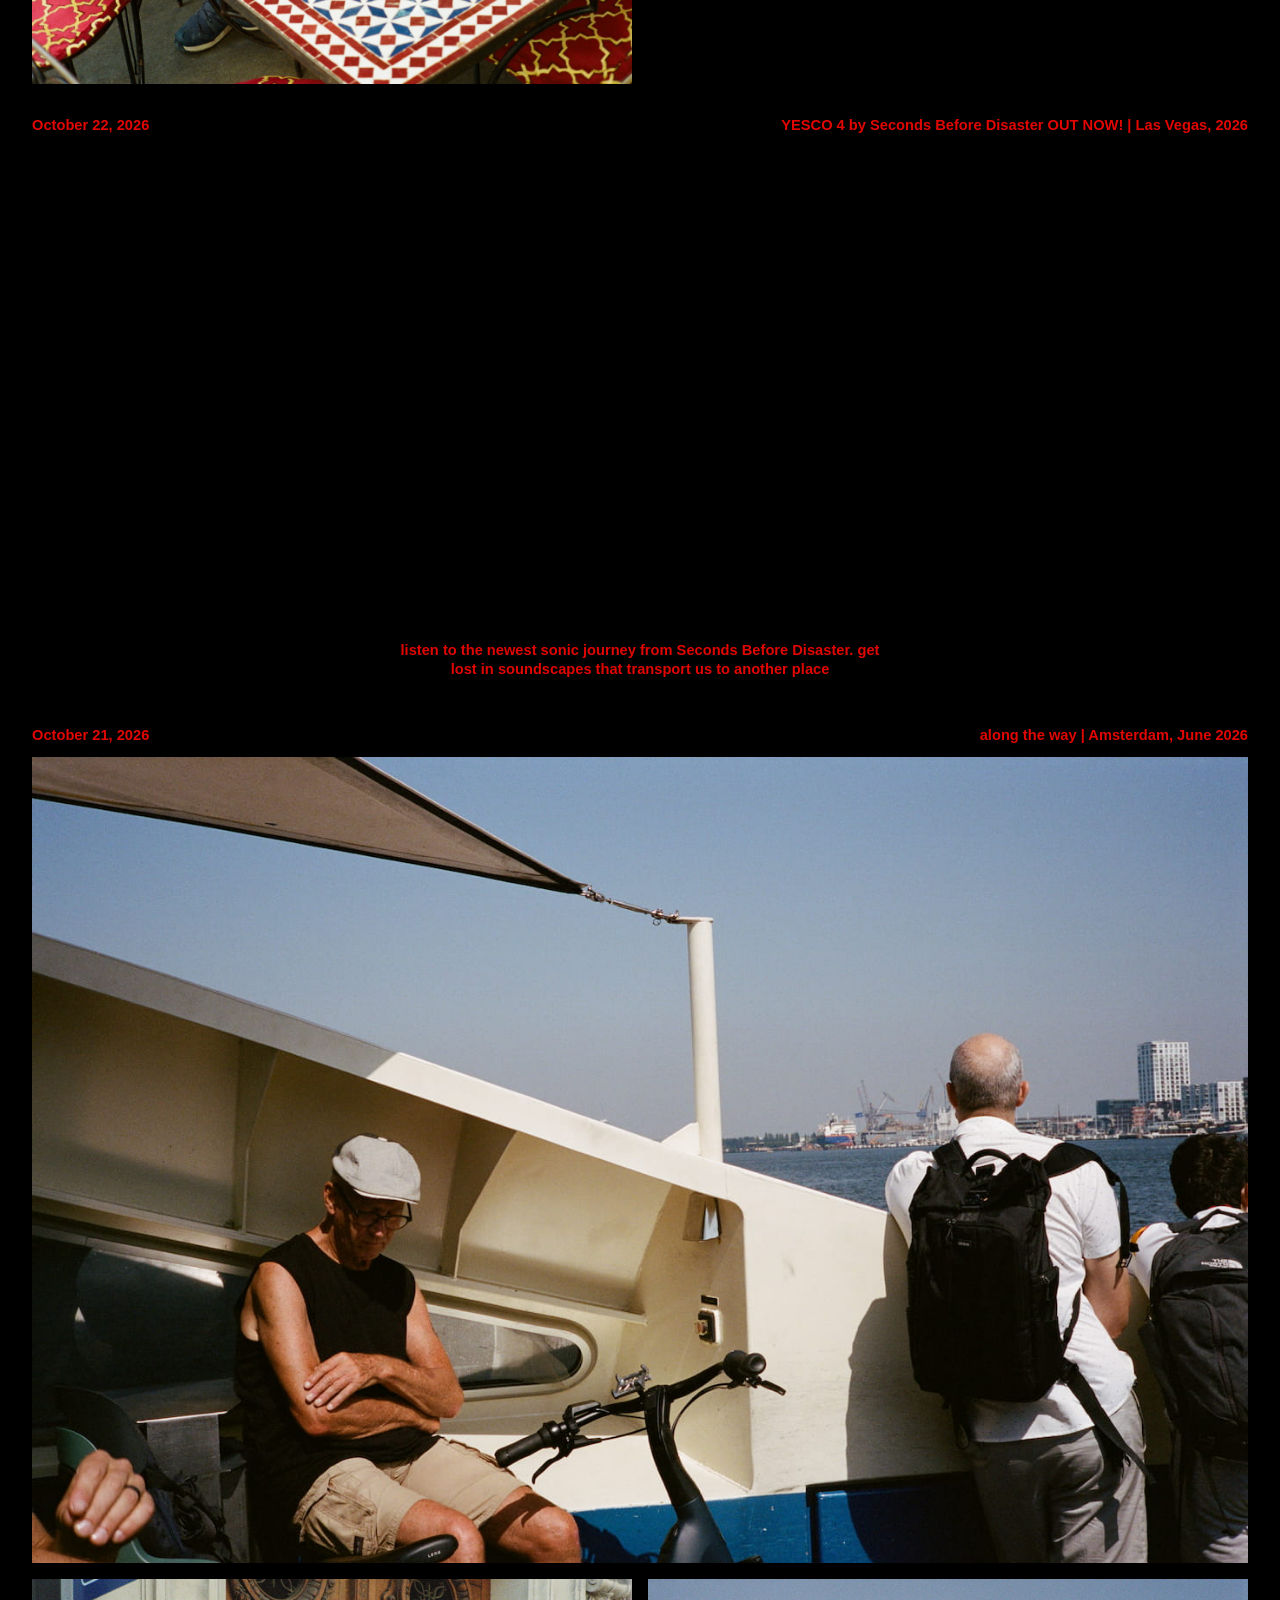
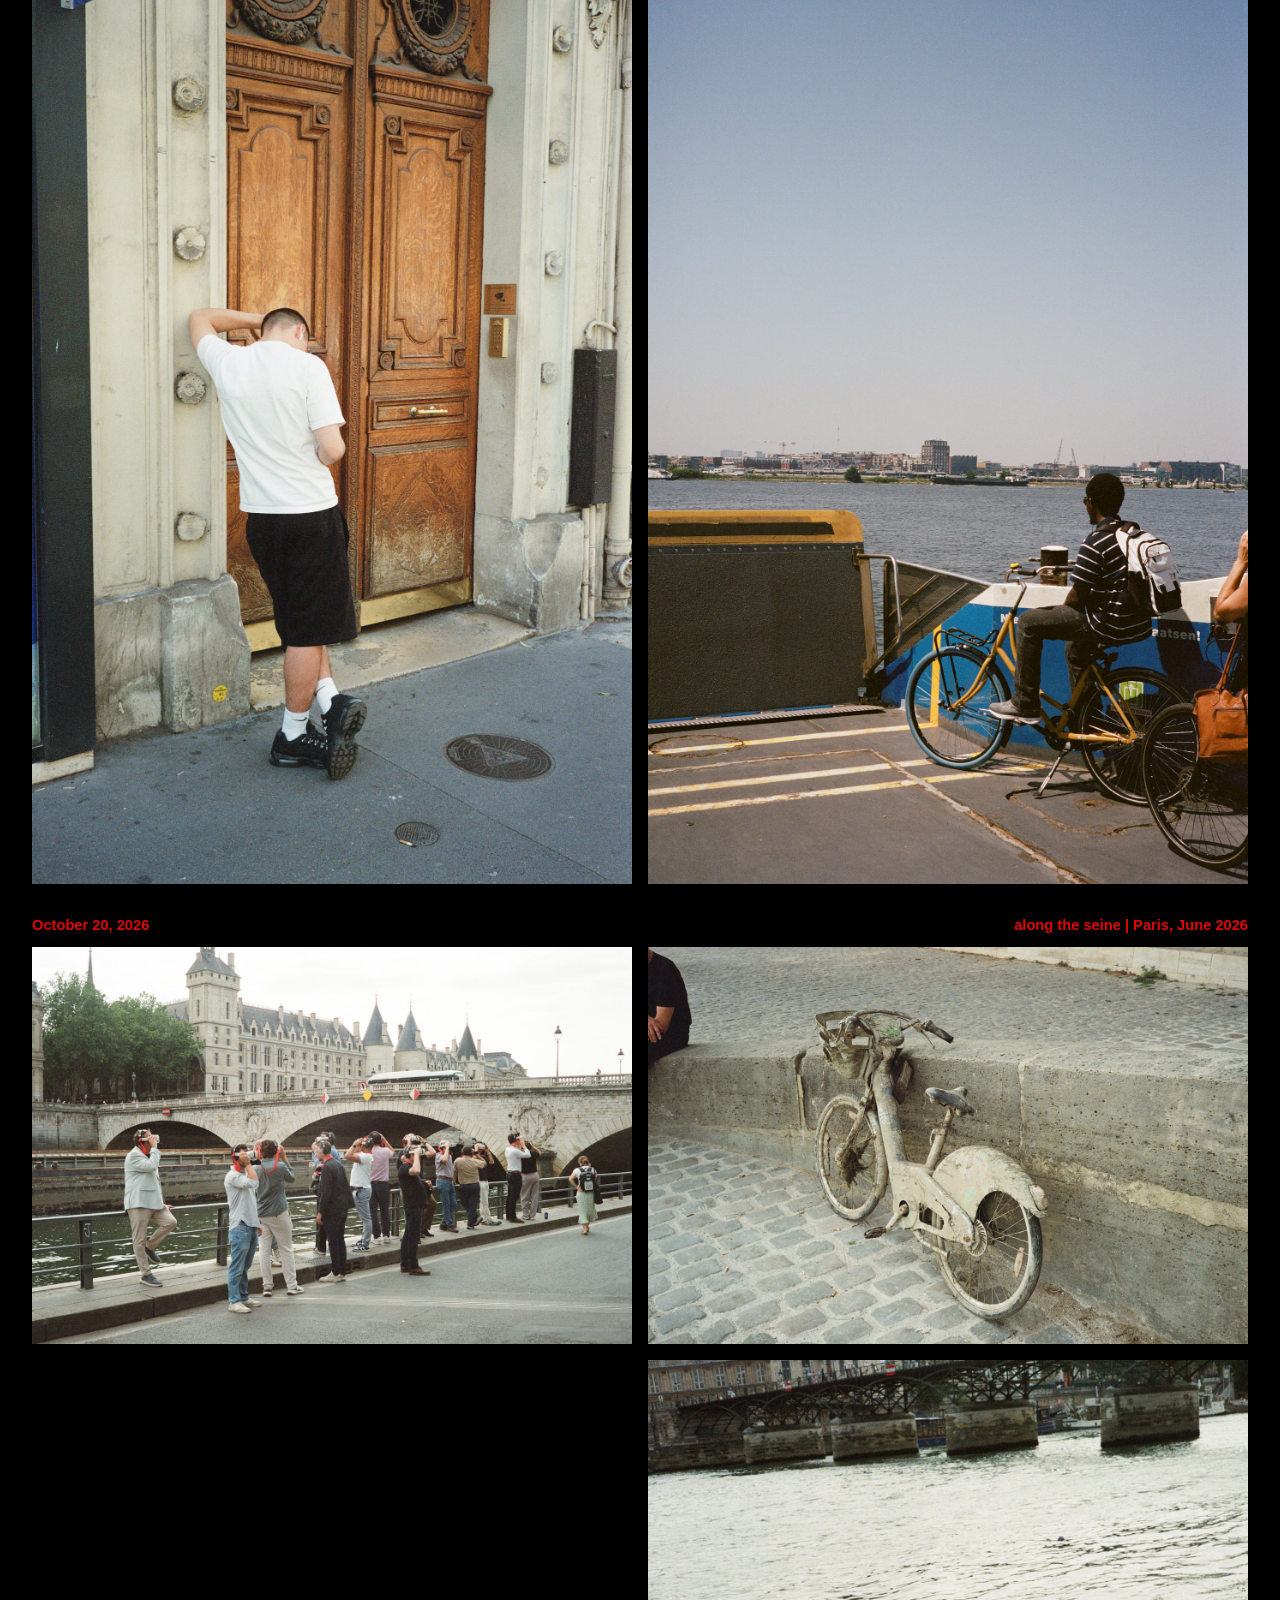
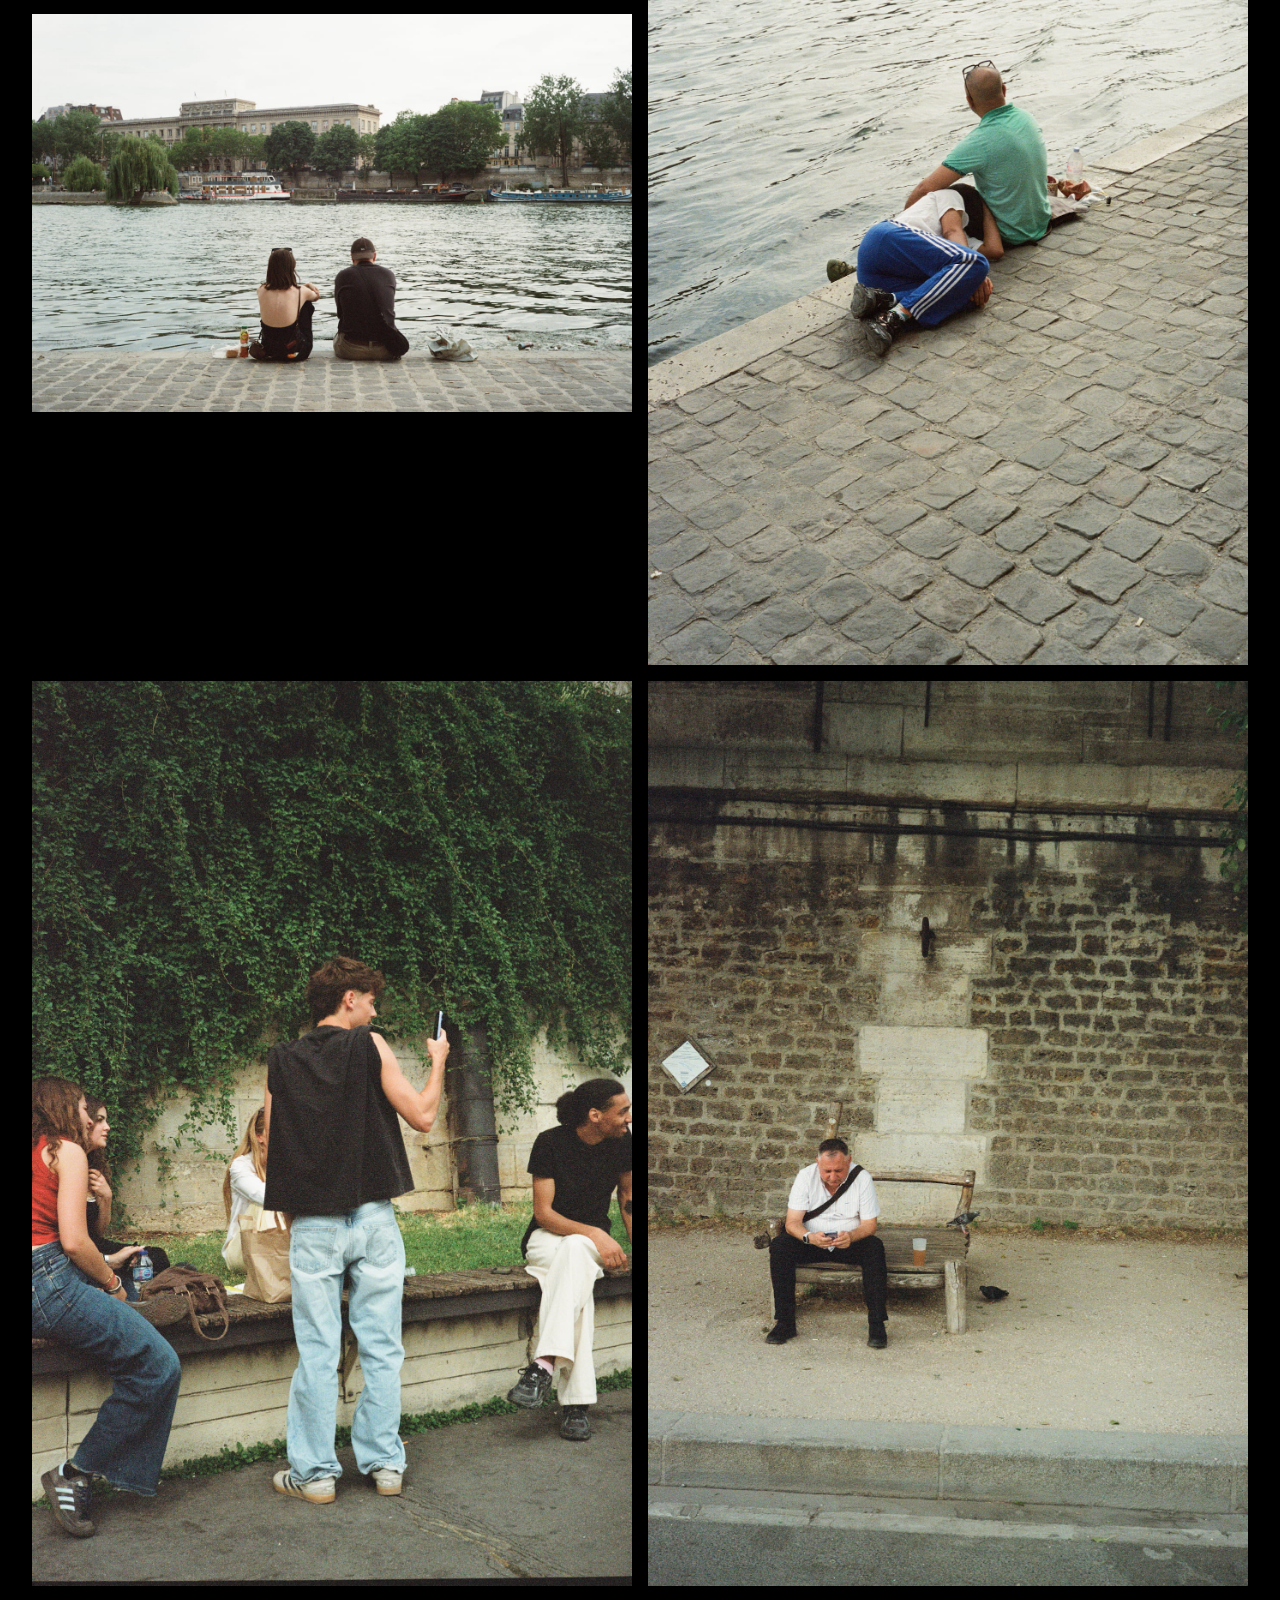
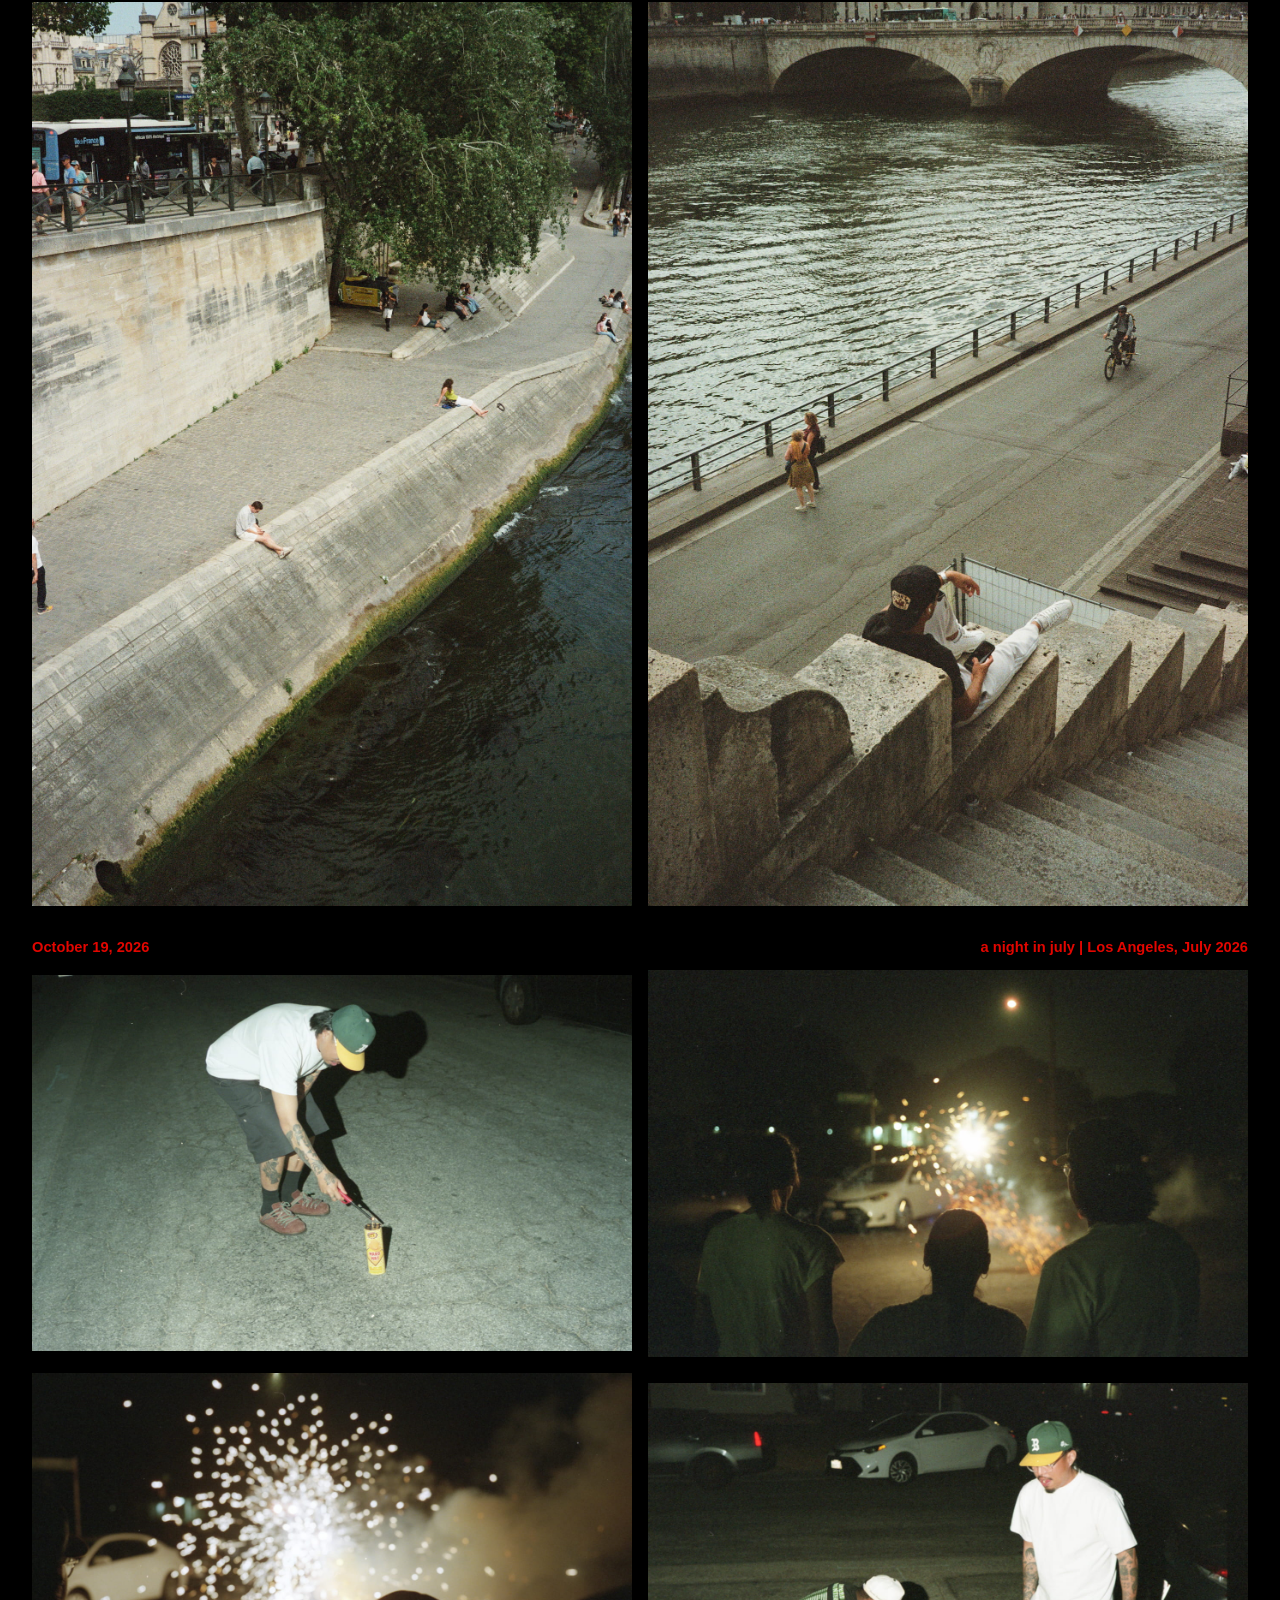
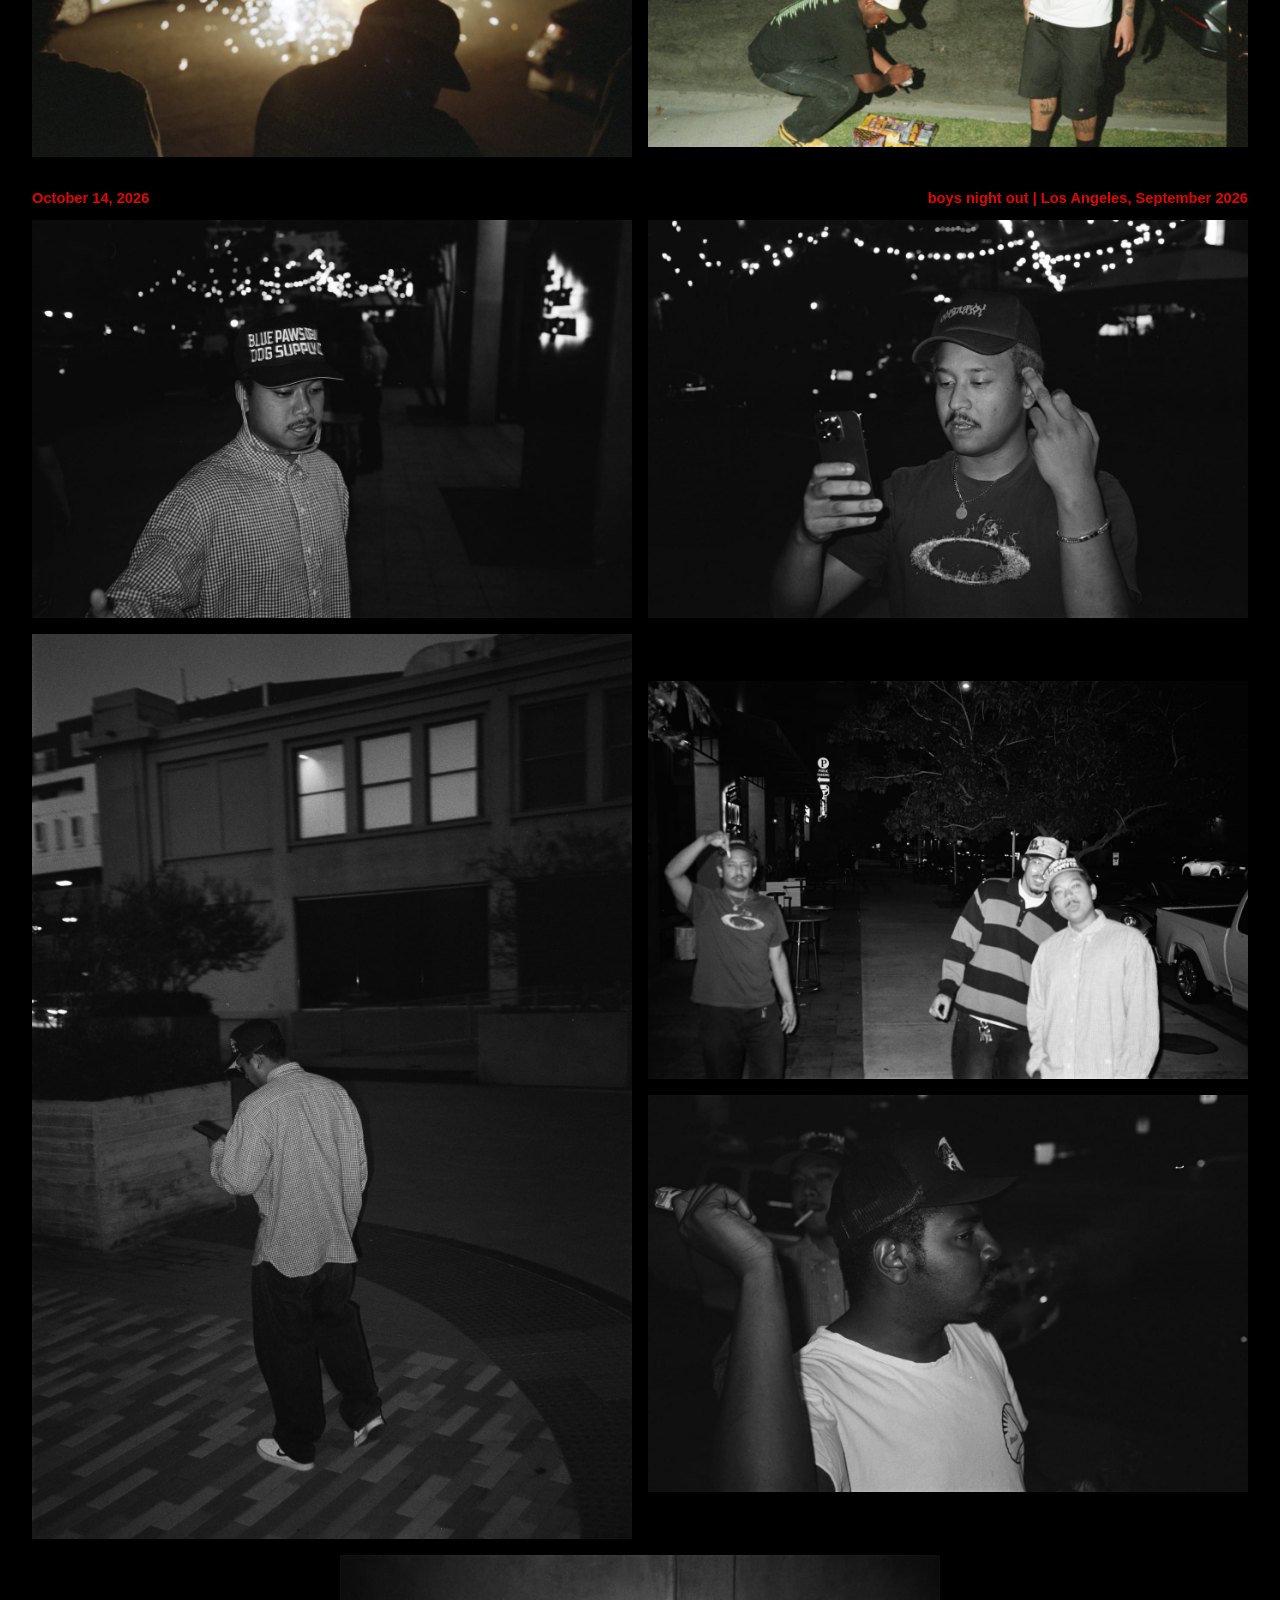
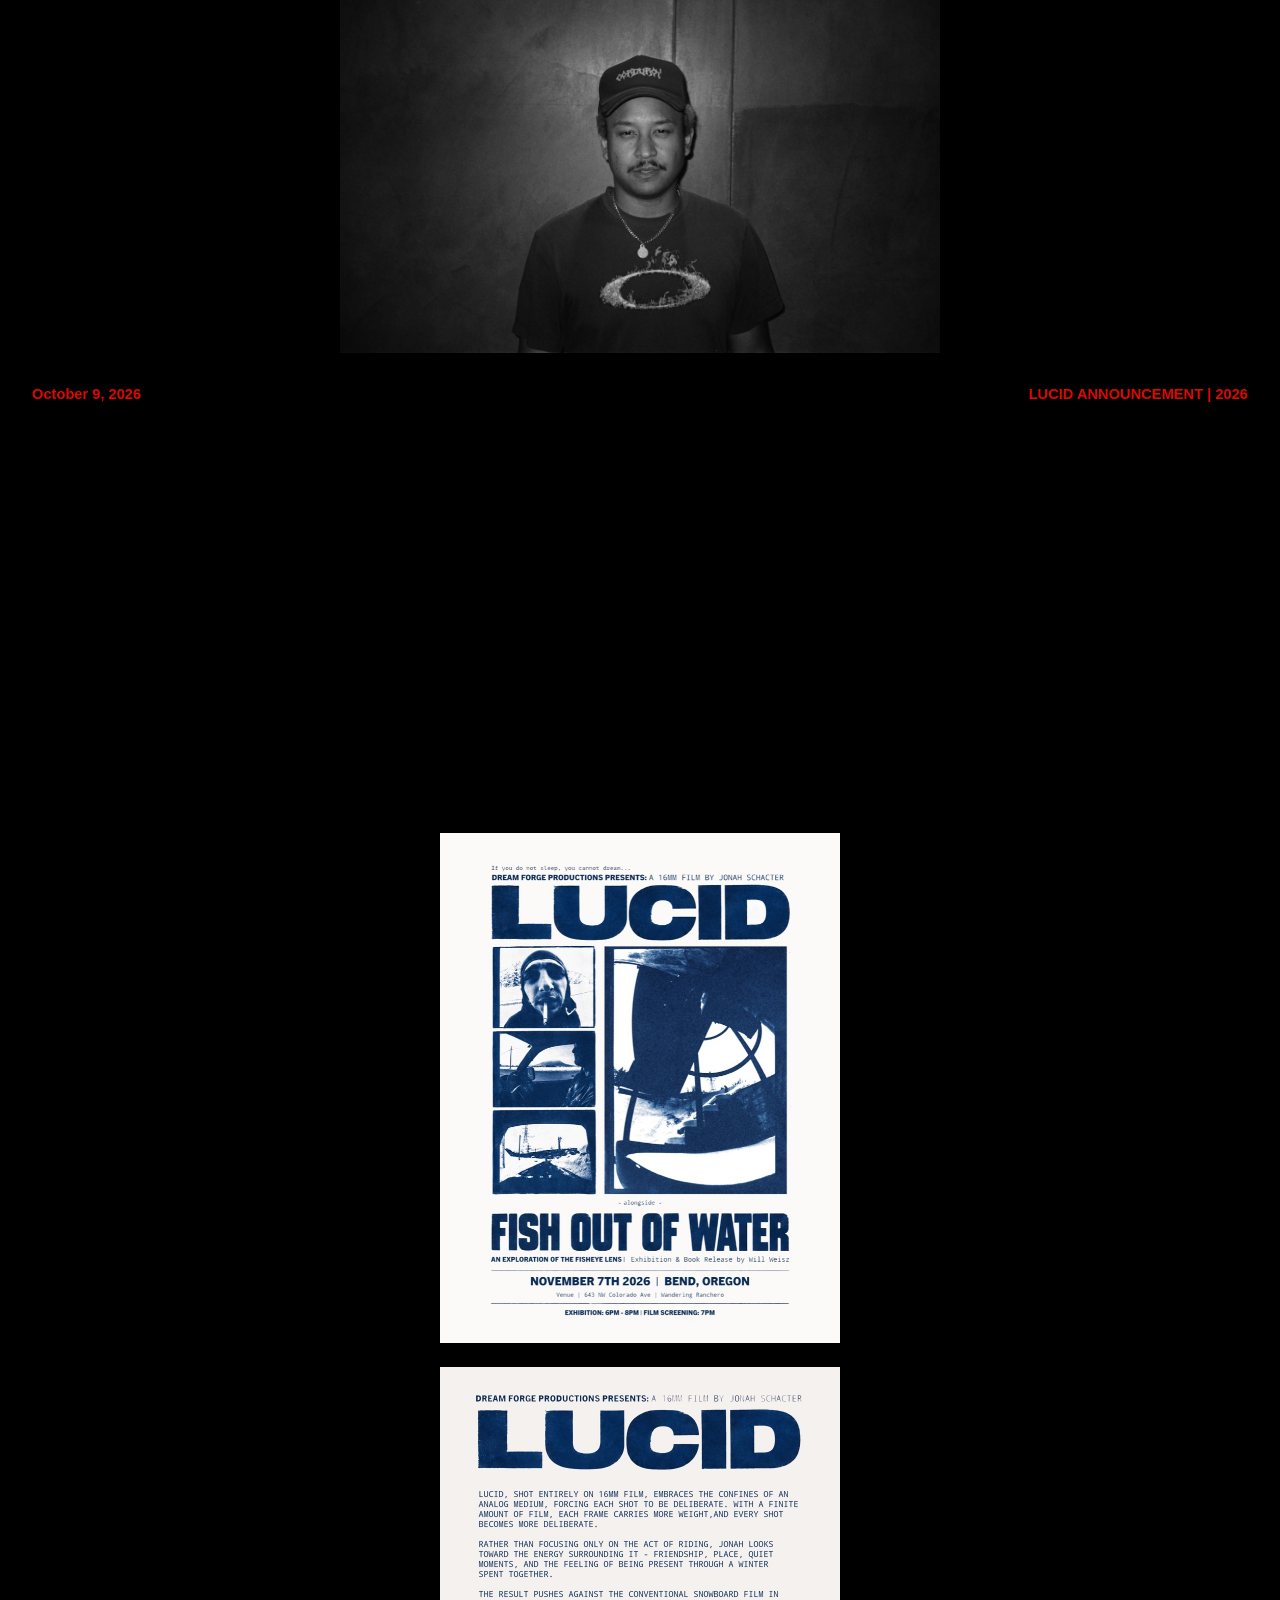
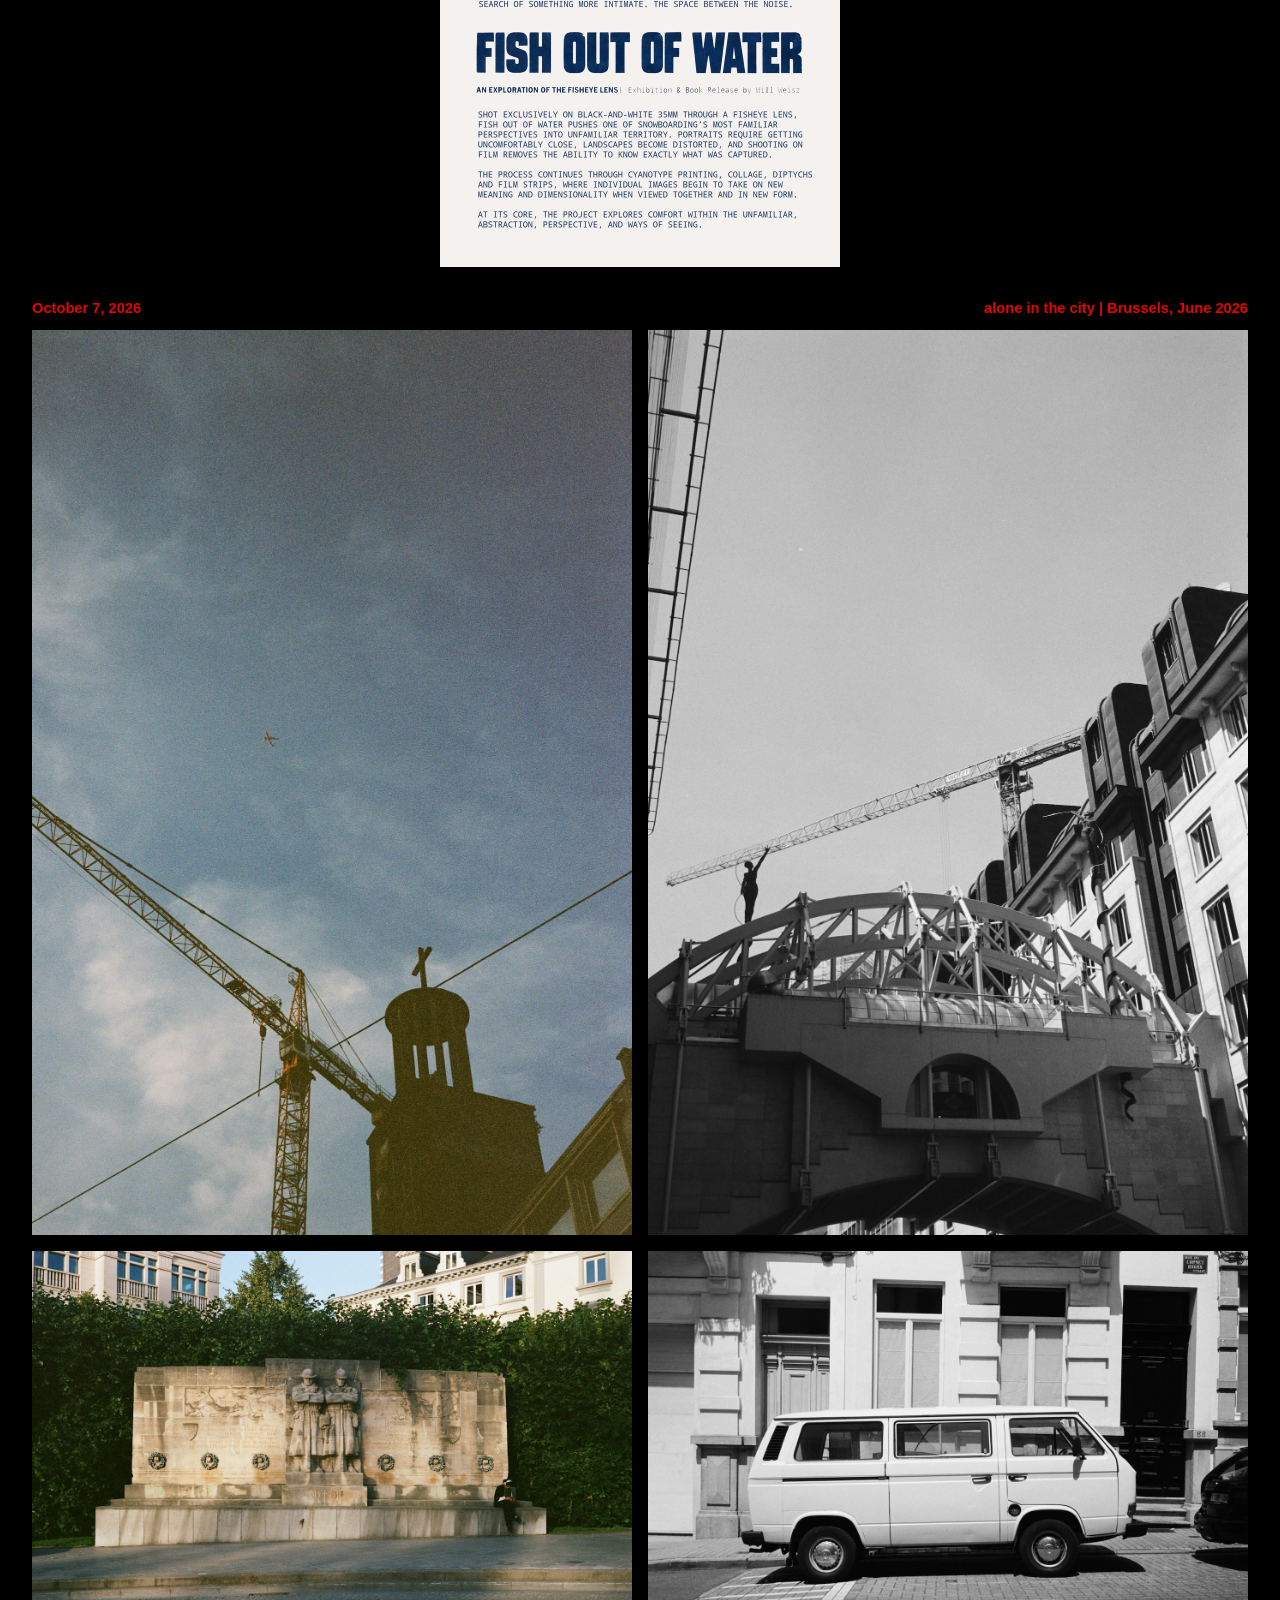
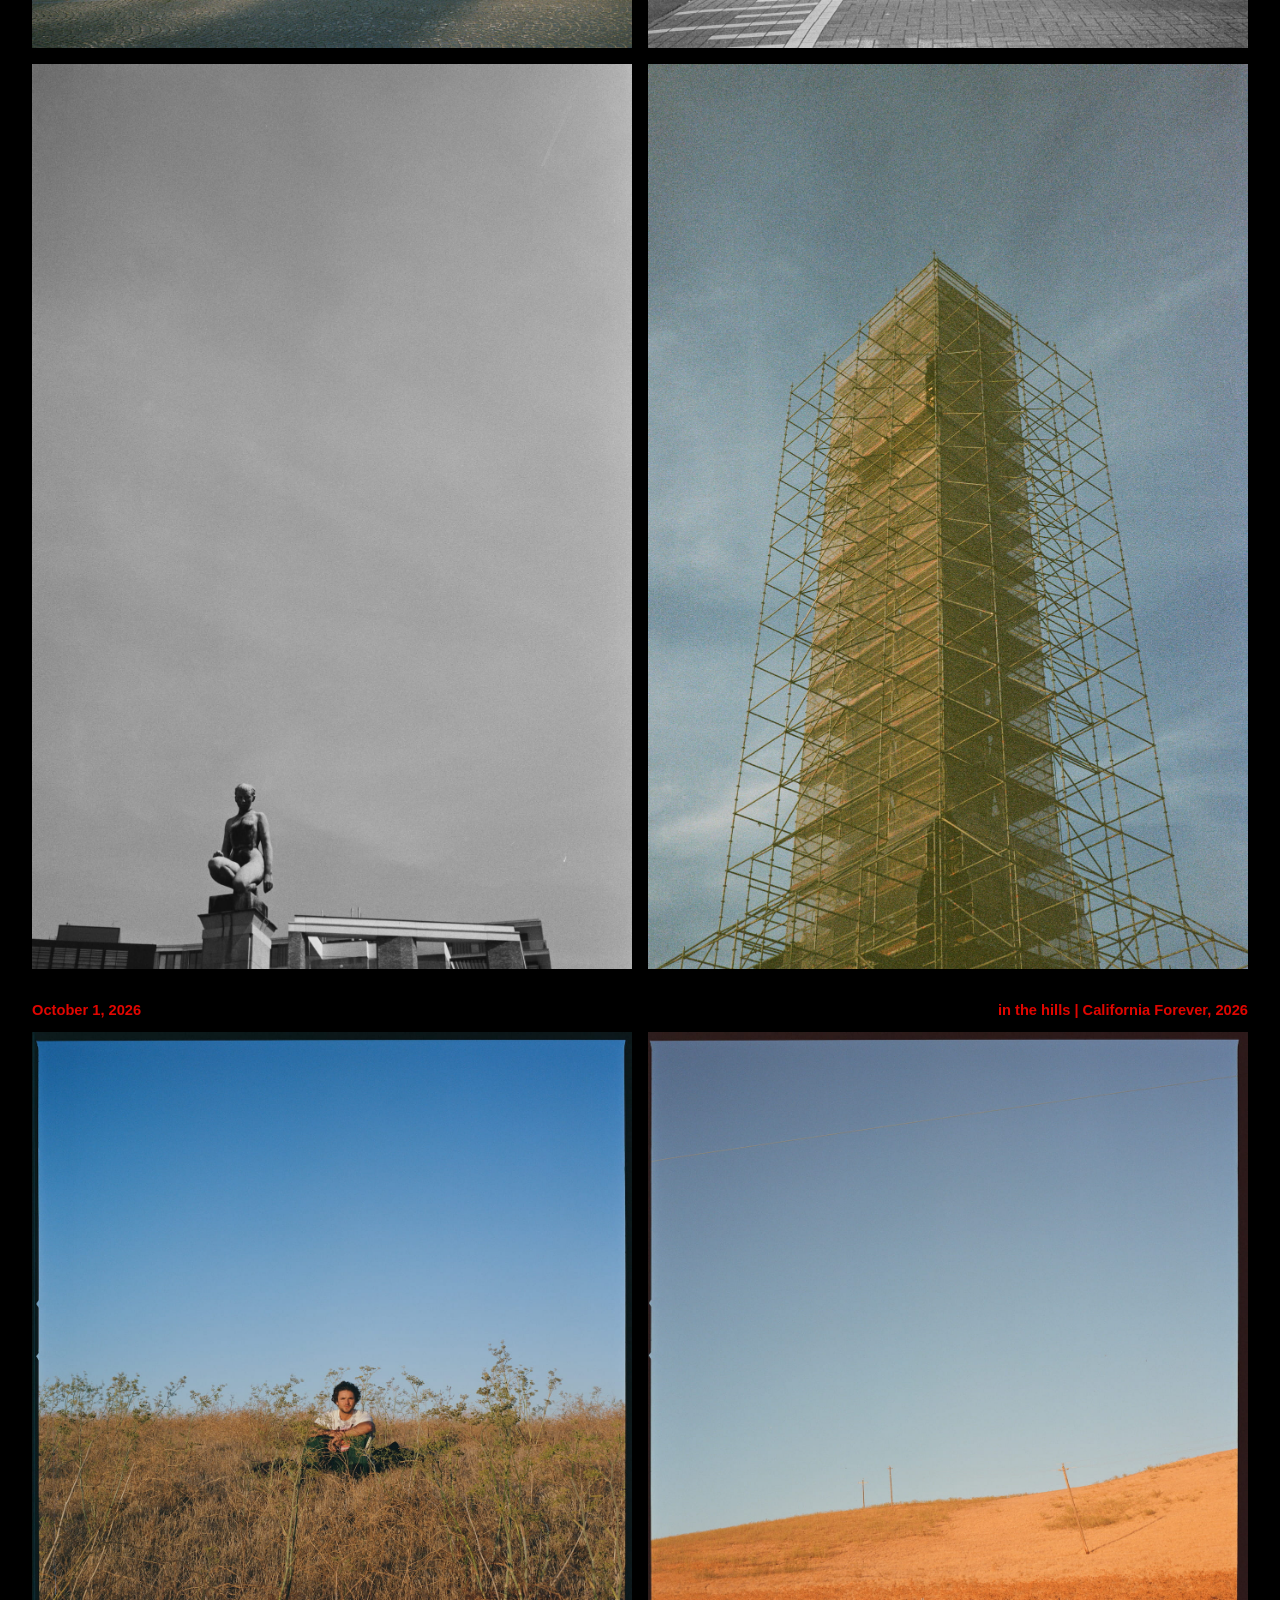
==== commit 552e9f16: "add Post 10: a quiet life, Birds Landing (B&W) Co-Authored-By: Claude Sonnet 5 <noreply@anthropic.co" ====
--- a/index.html
+++ b/index.html
@@ -23,6 +23,17 @@
   </header>
 
   <main>
+    <article class="post" id="post-birds-landing-bw">
+      <div class="post-meta">
+        <span class="post-date">October 27, 2026</span>
+        <span class="post-caption">a quiet life | California Forever, August 2026</span>
+      </div>
+      <div class="post-photos">
+        <img src="POSTS/Post%2010%20Birds%20Landing%20BW/jen-deck_bloginline.jpg" alt="Jen on the deck">
+        <img src="POSTS/Post%2010%20Birds%20Landing%20BW/jen-focus_bloginline.jpg" alt="Jen, in focus">
+        <img src="POSTS/Post%2010%20Birds%20Landing%20BW/jen-schoolhouse_bloginline.jpg" alt="Jen at the schoolhouse">
+      </div>
+    </article>
     <article class="post" id="post-parisian-scenes">
       <div class="post-meta">
         <span class="post-date">October 25, 2026</span>
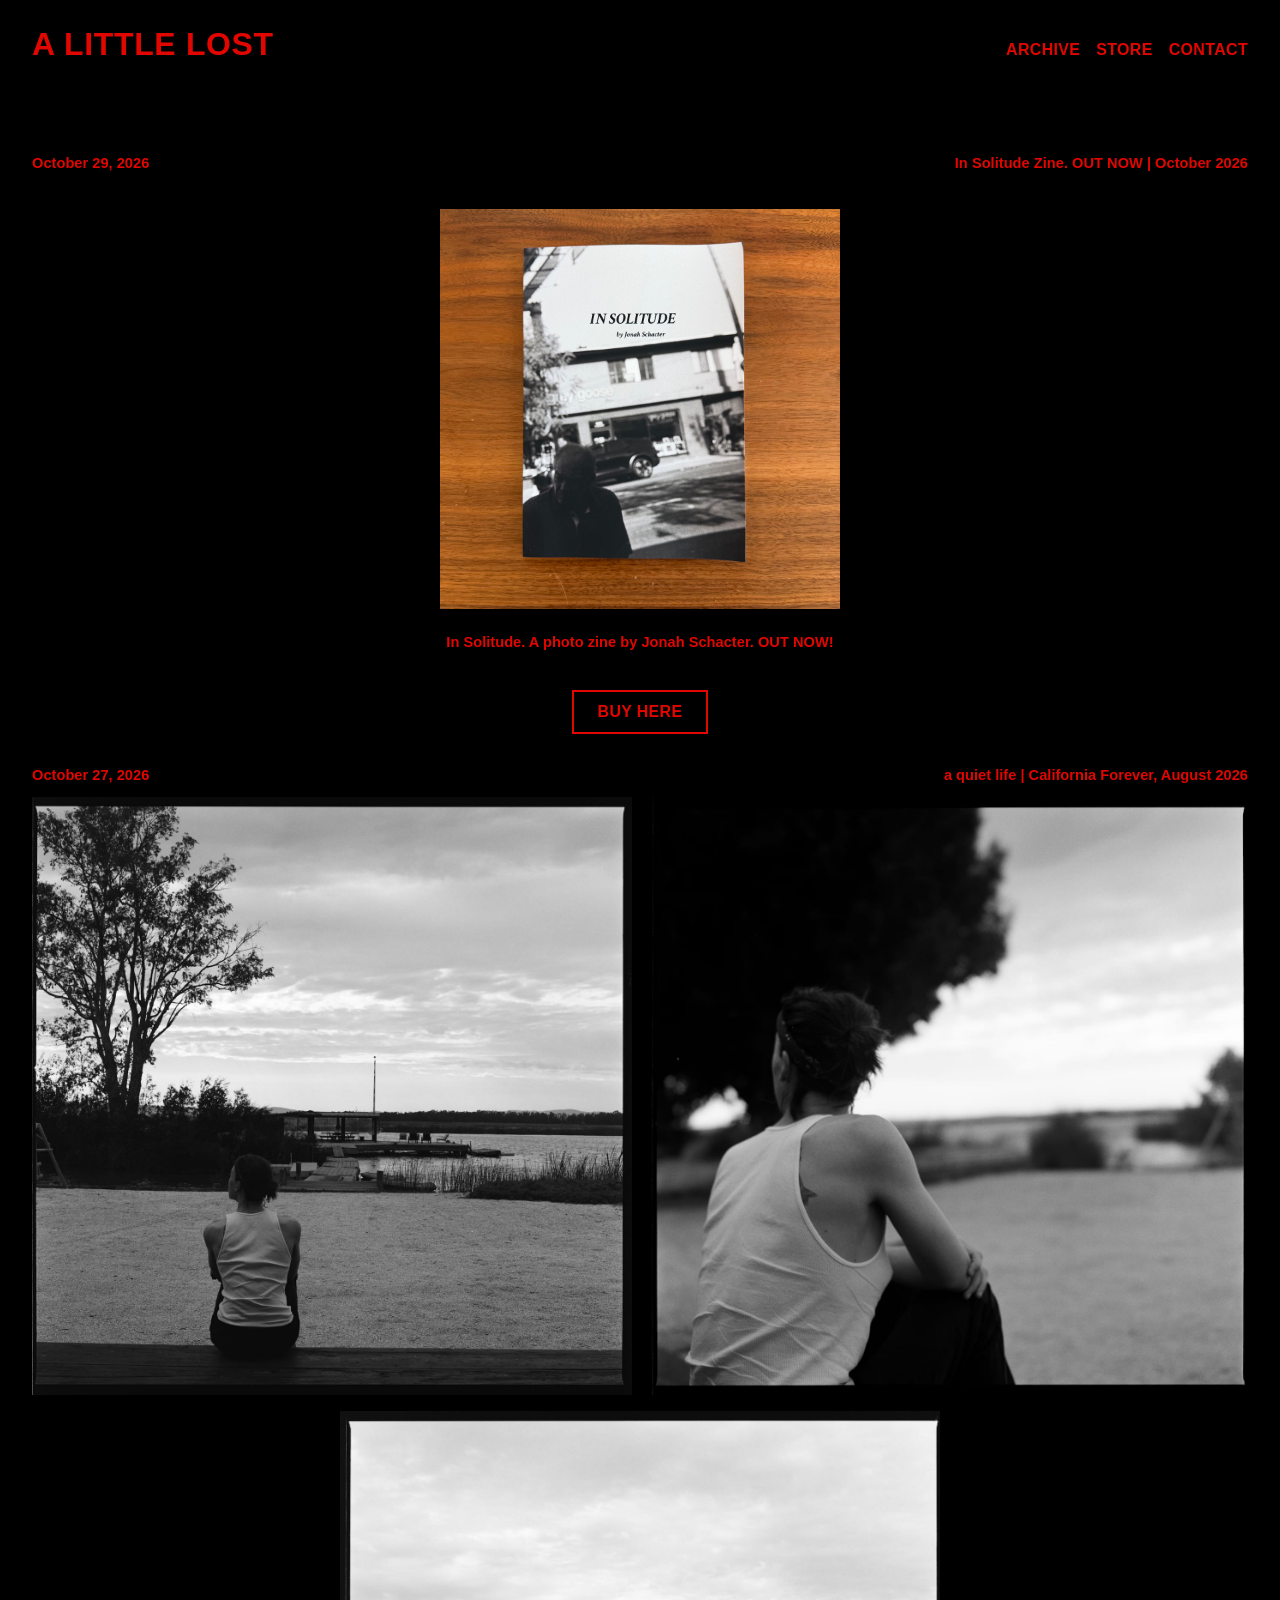
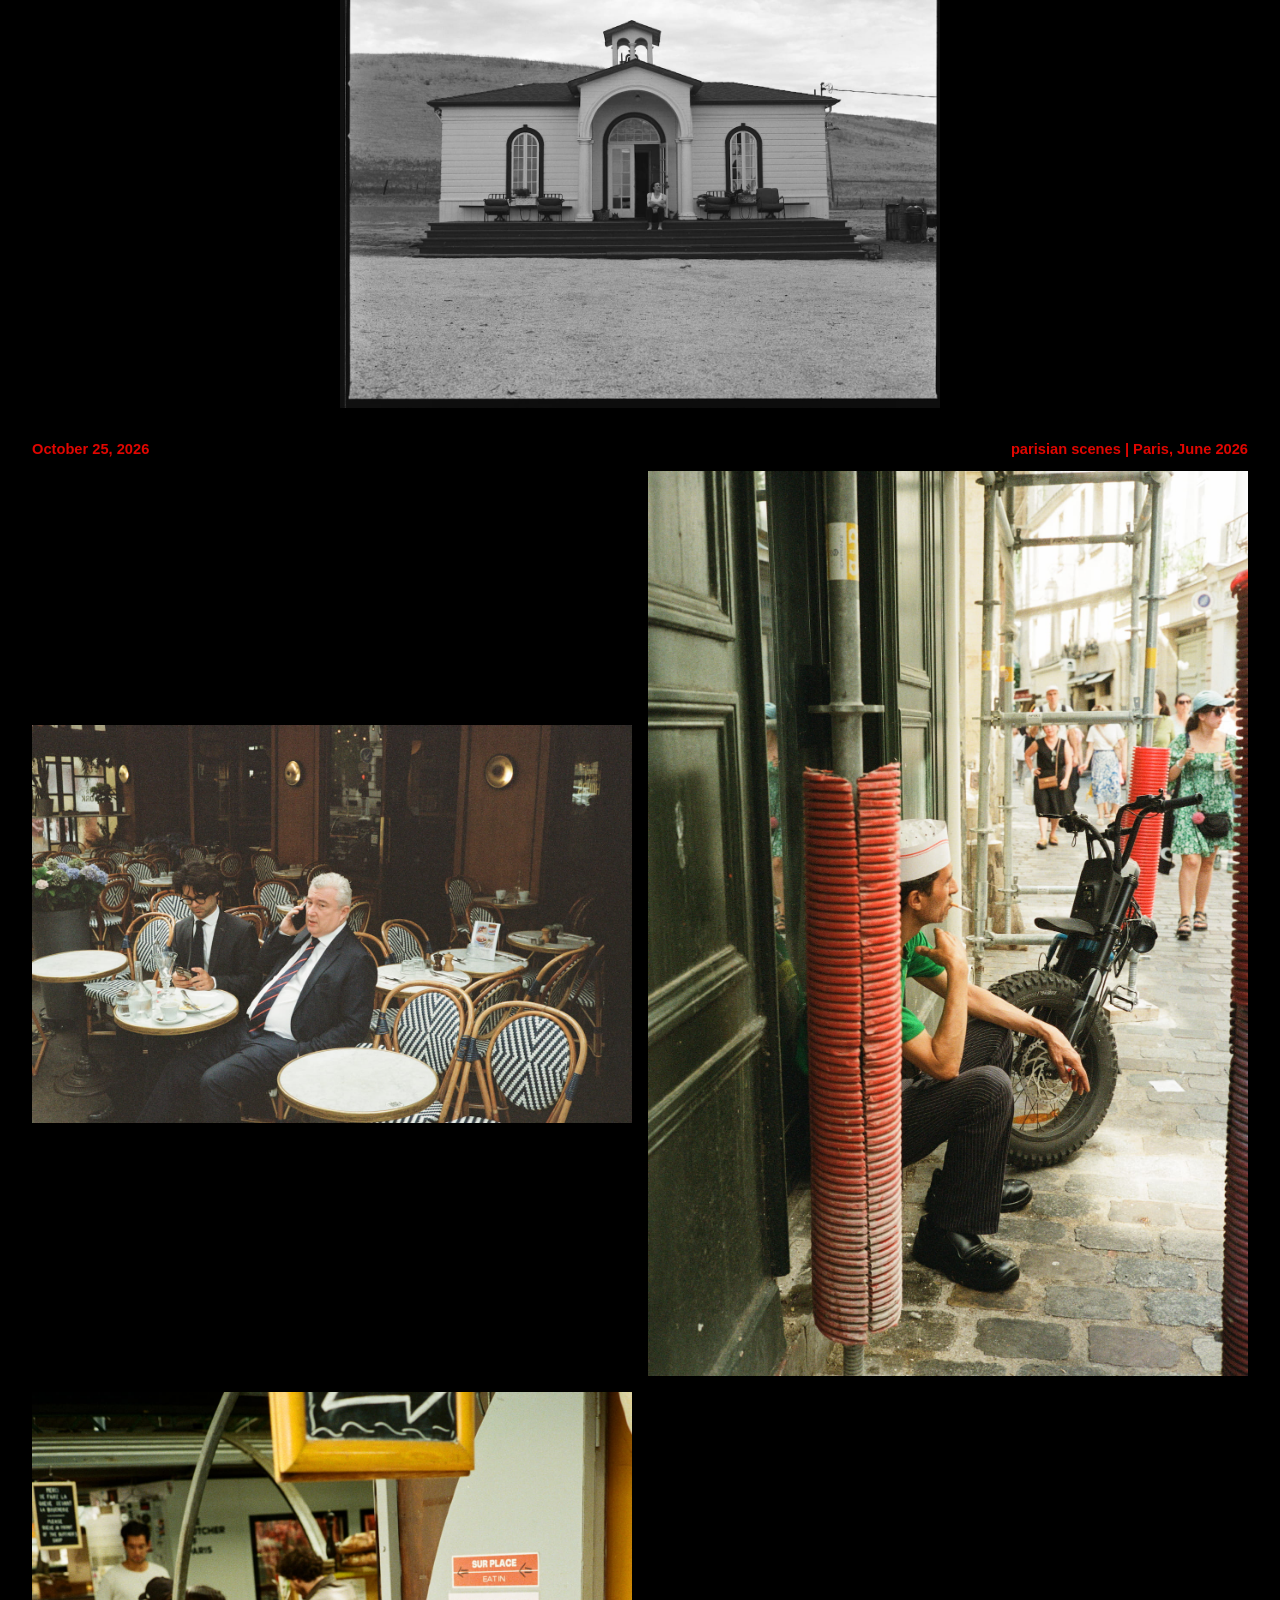
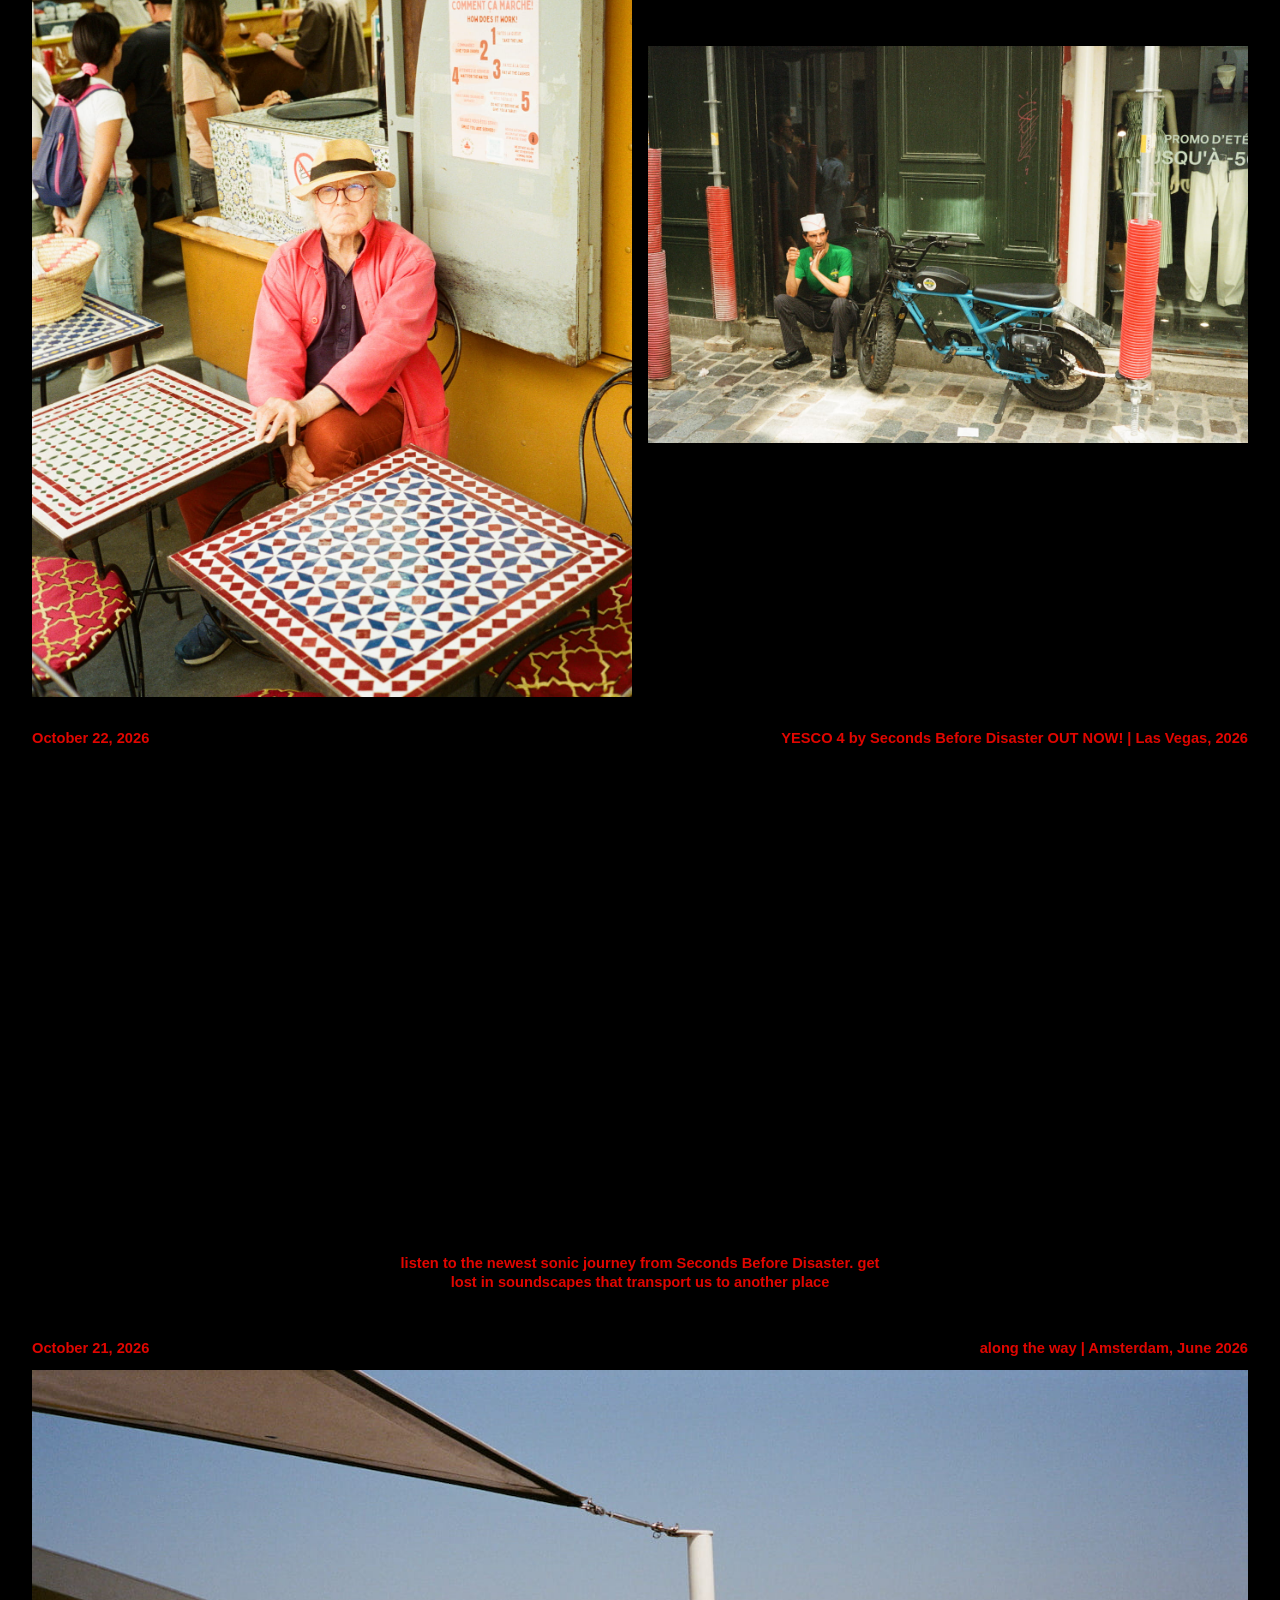
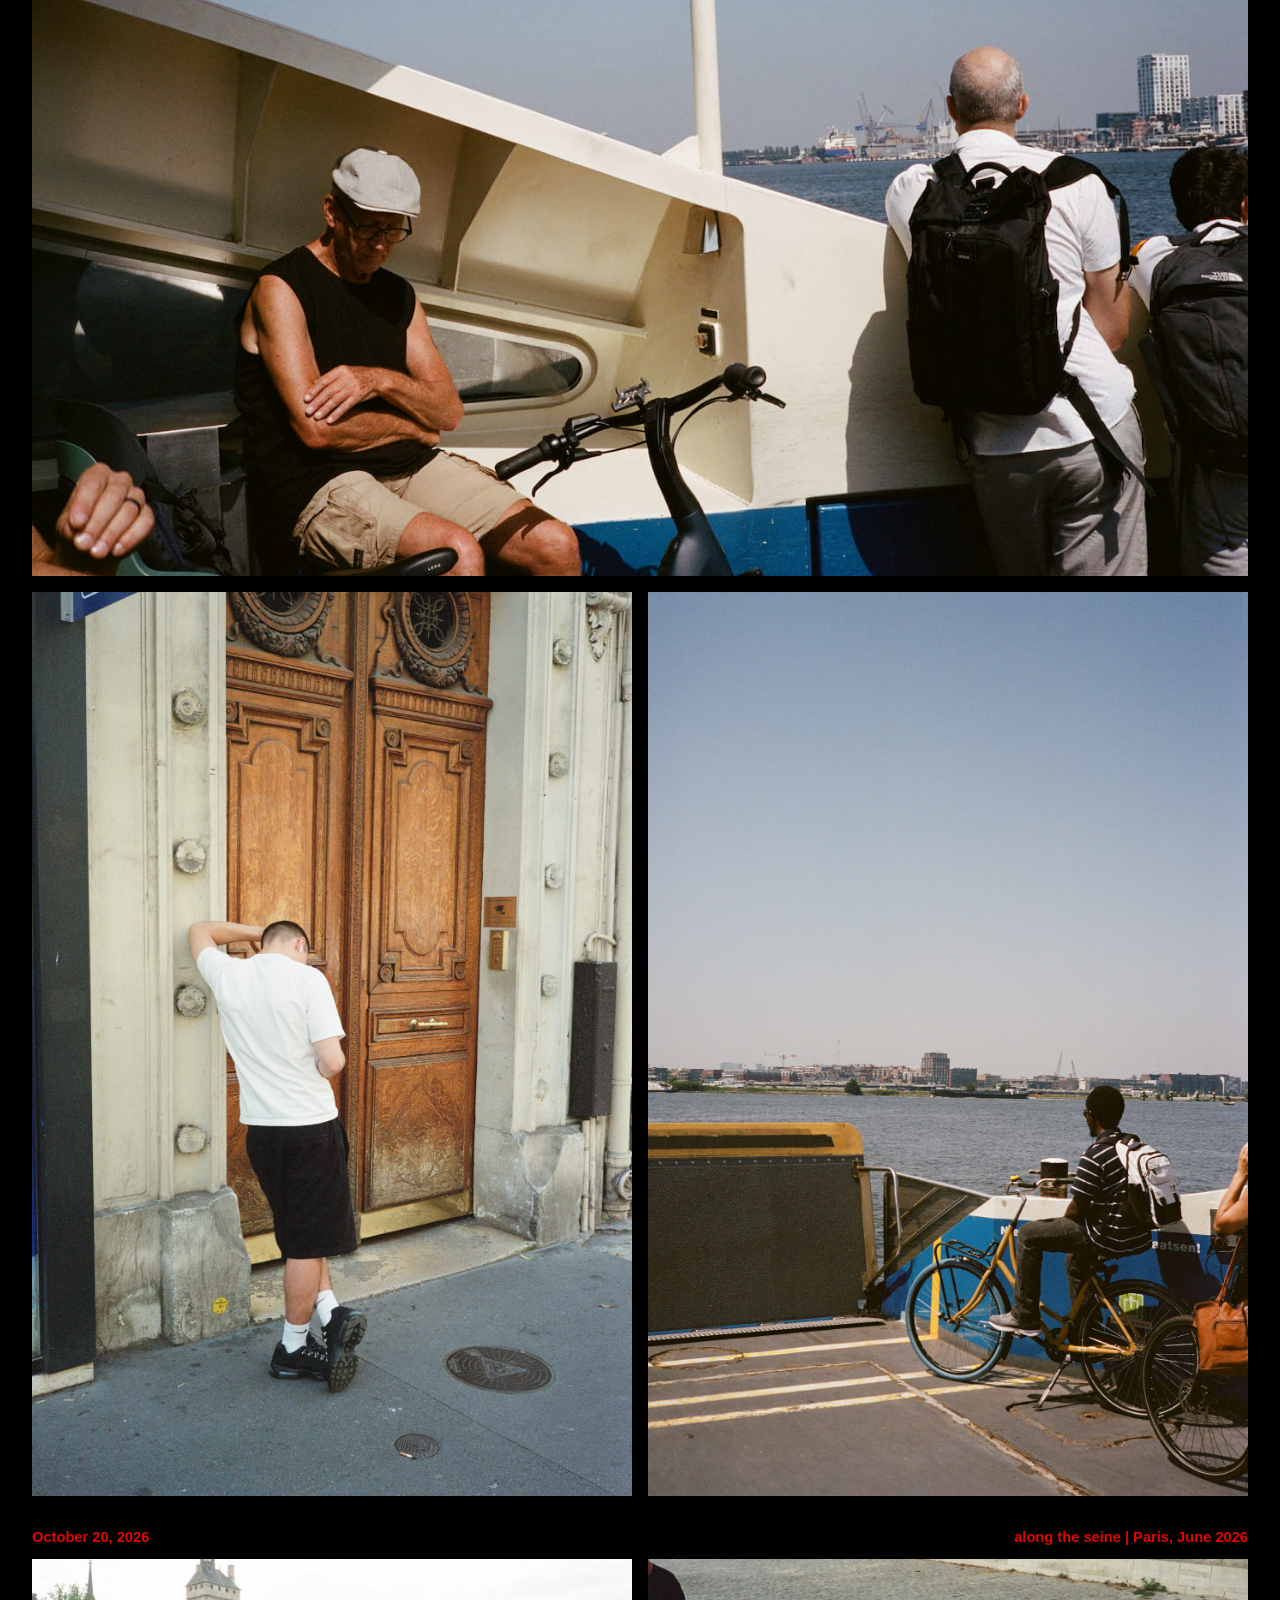
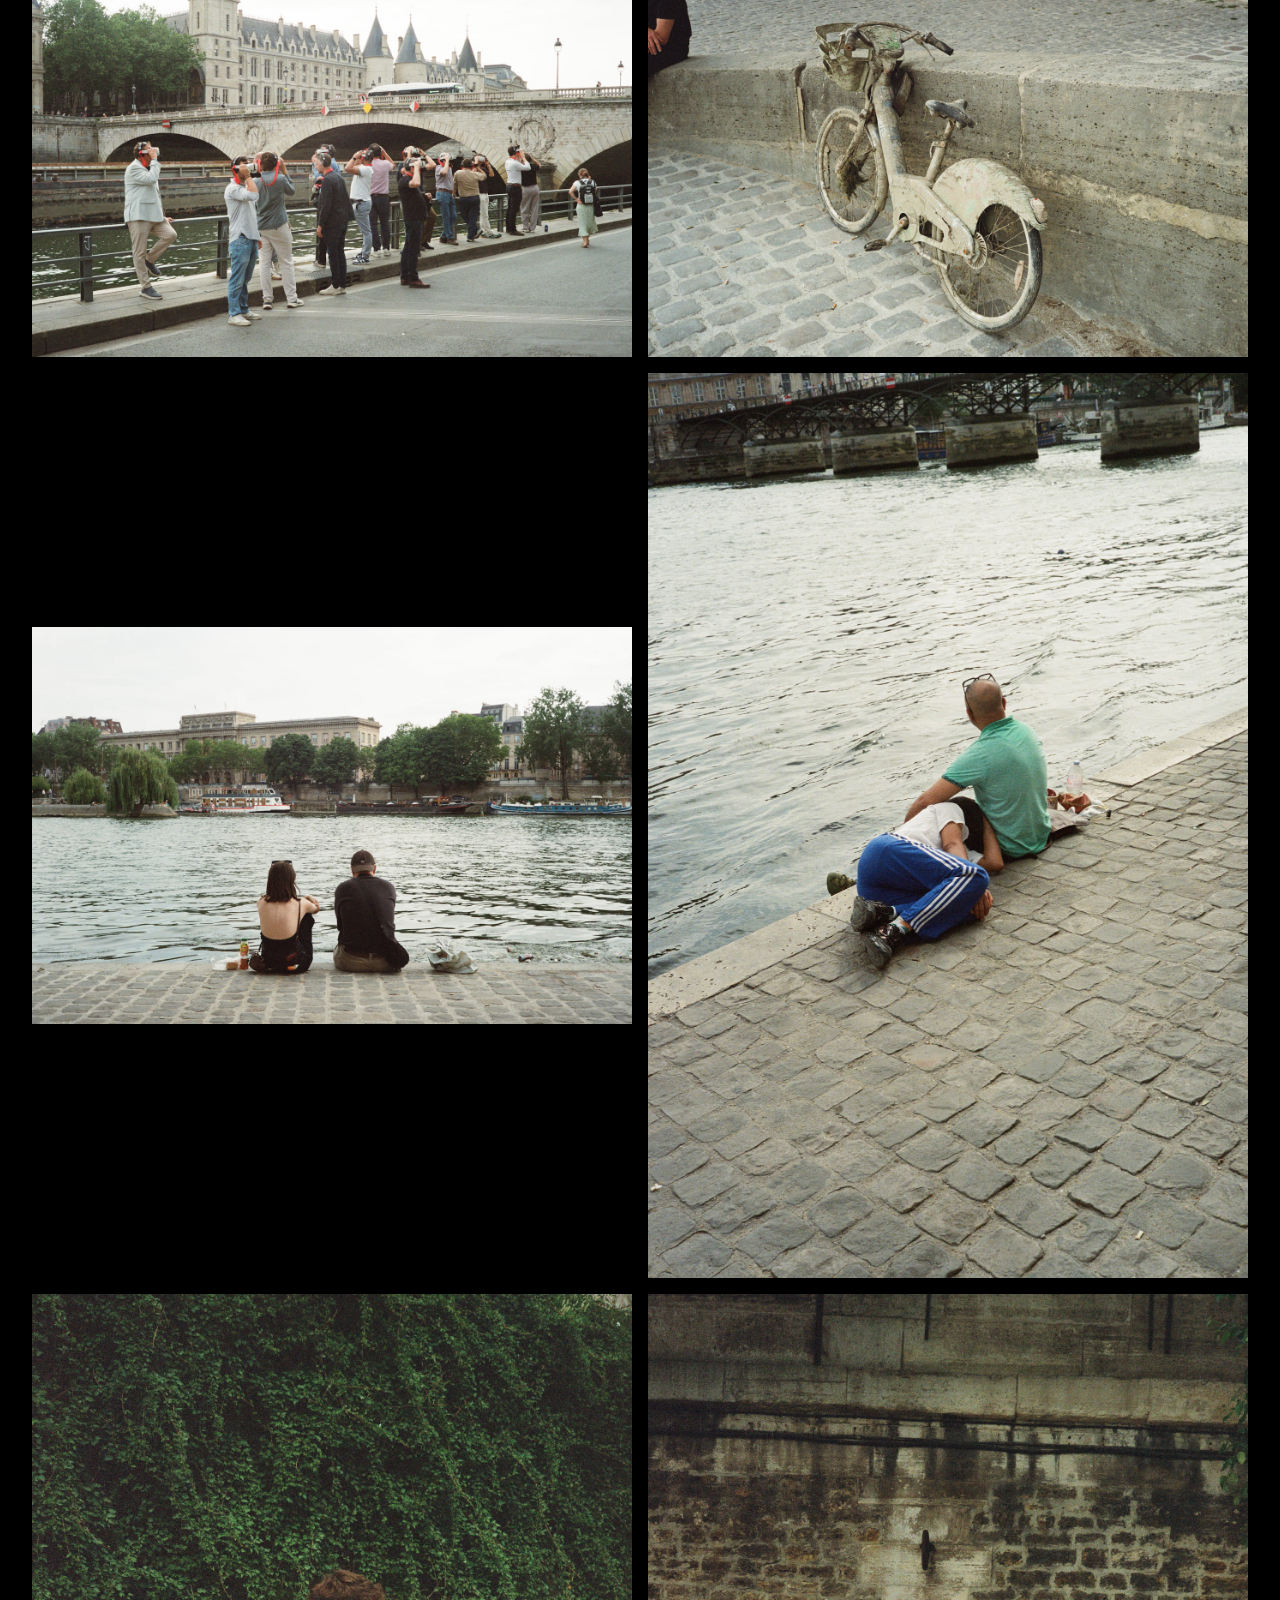
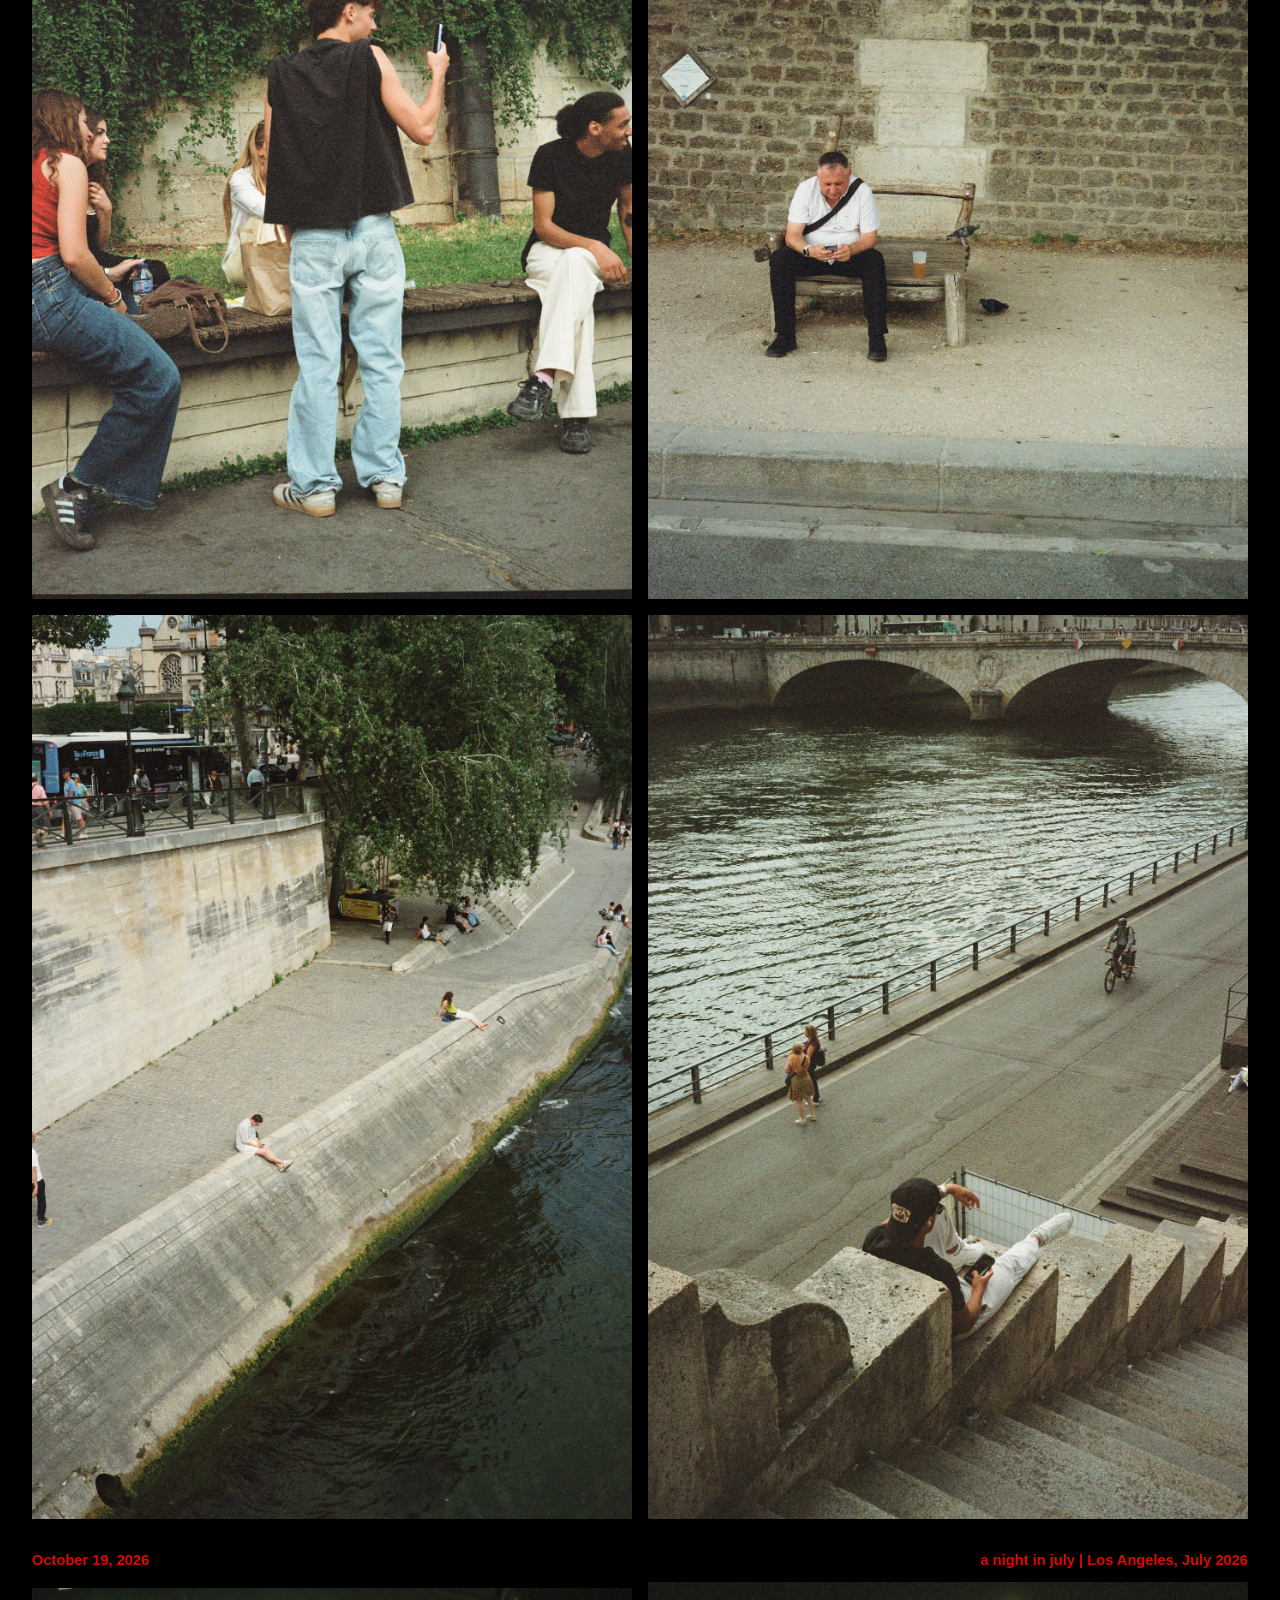
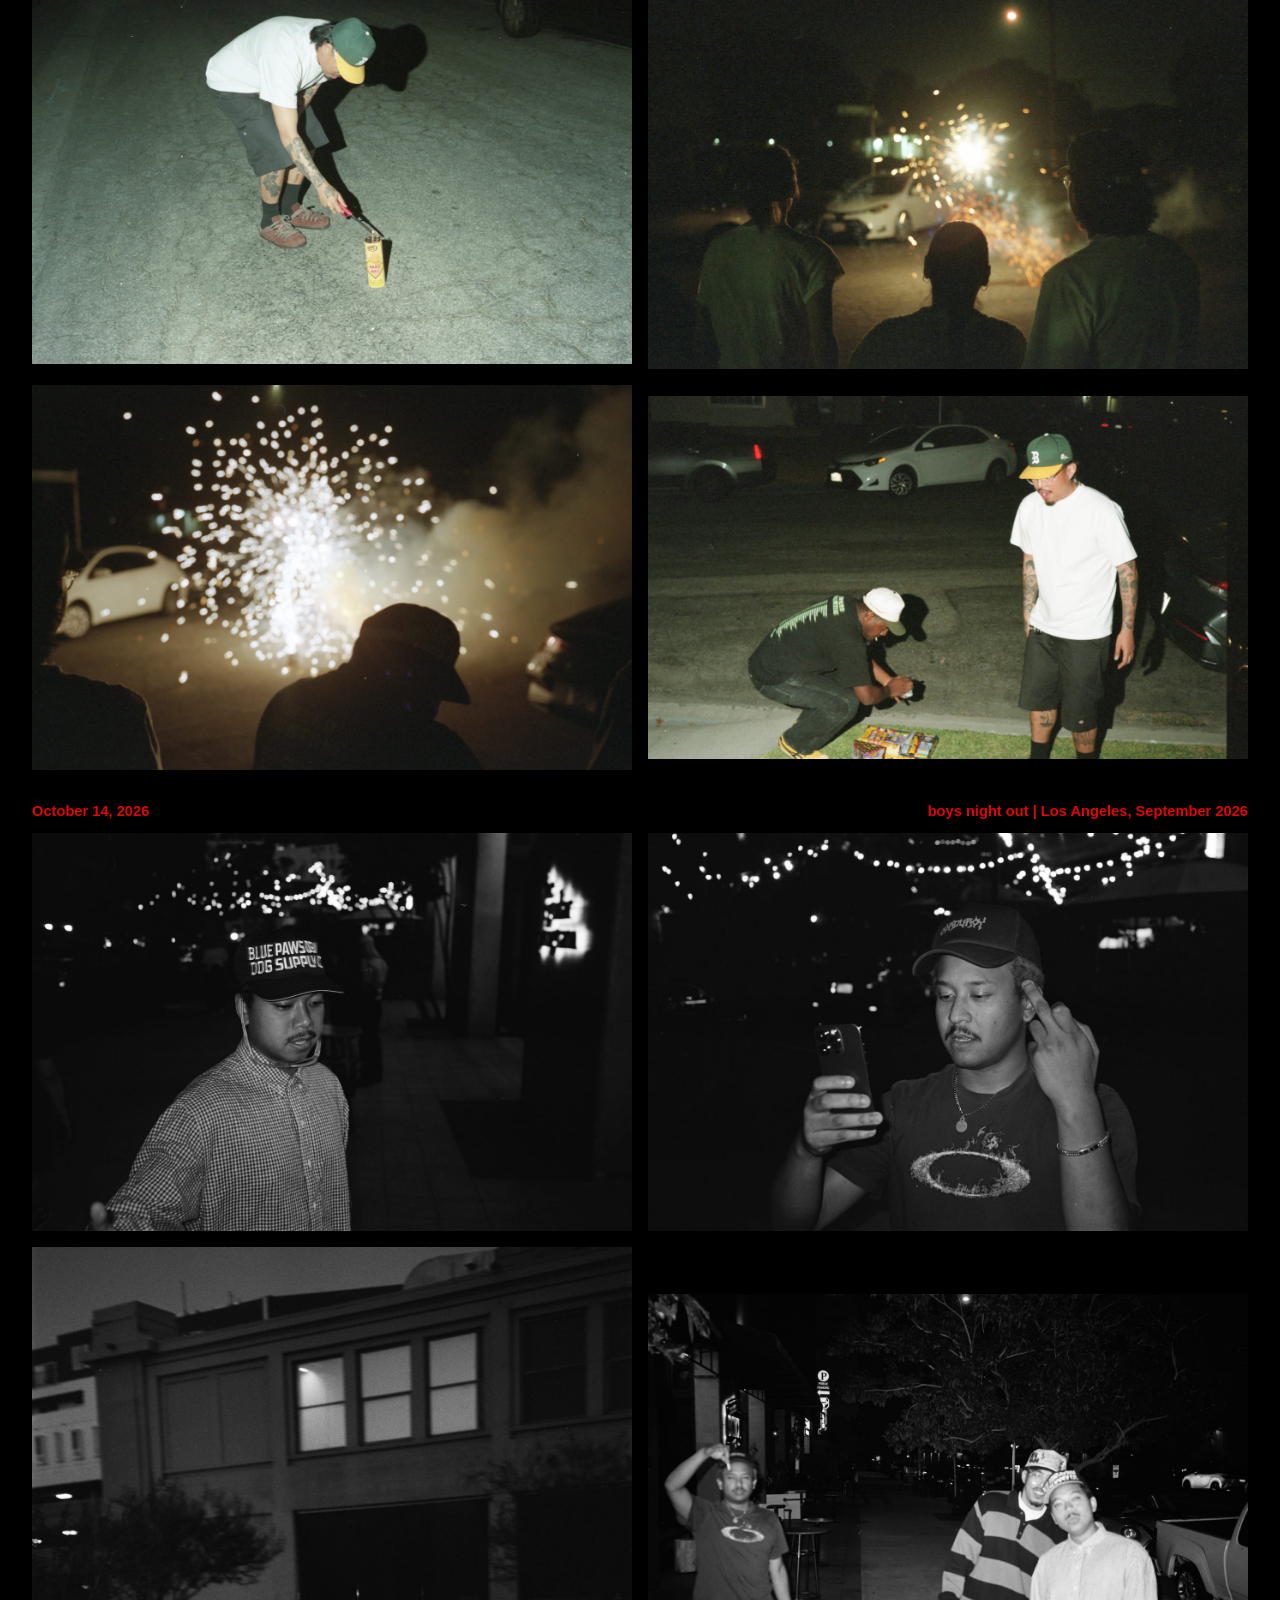
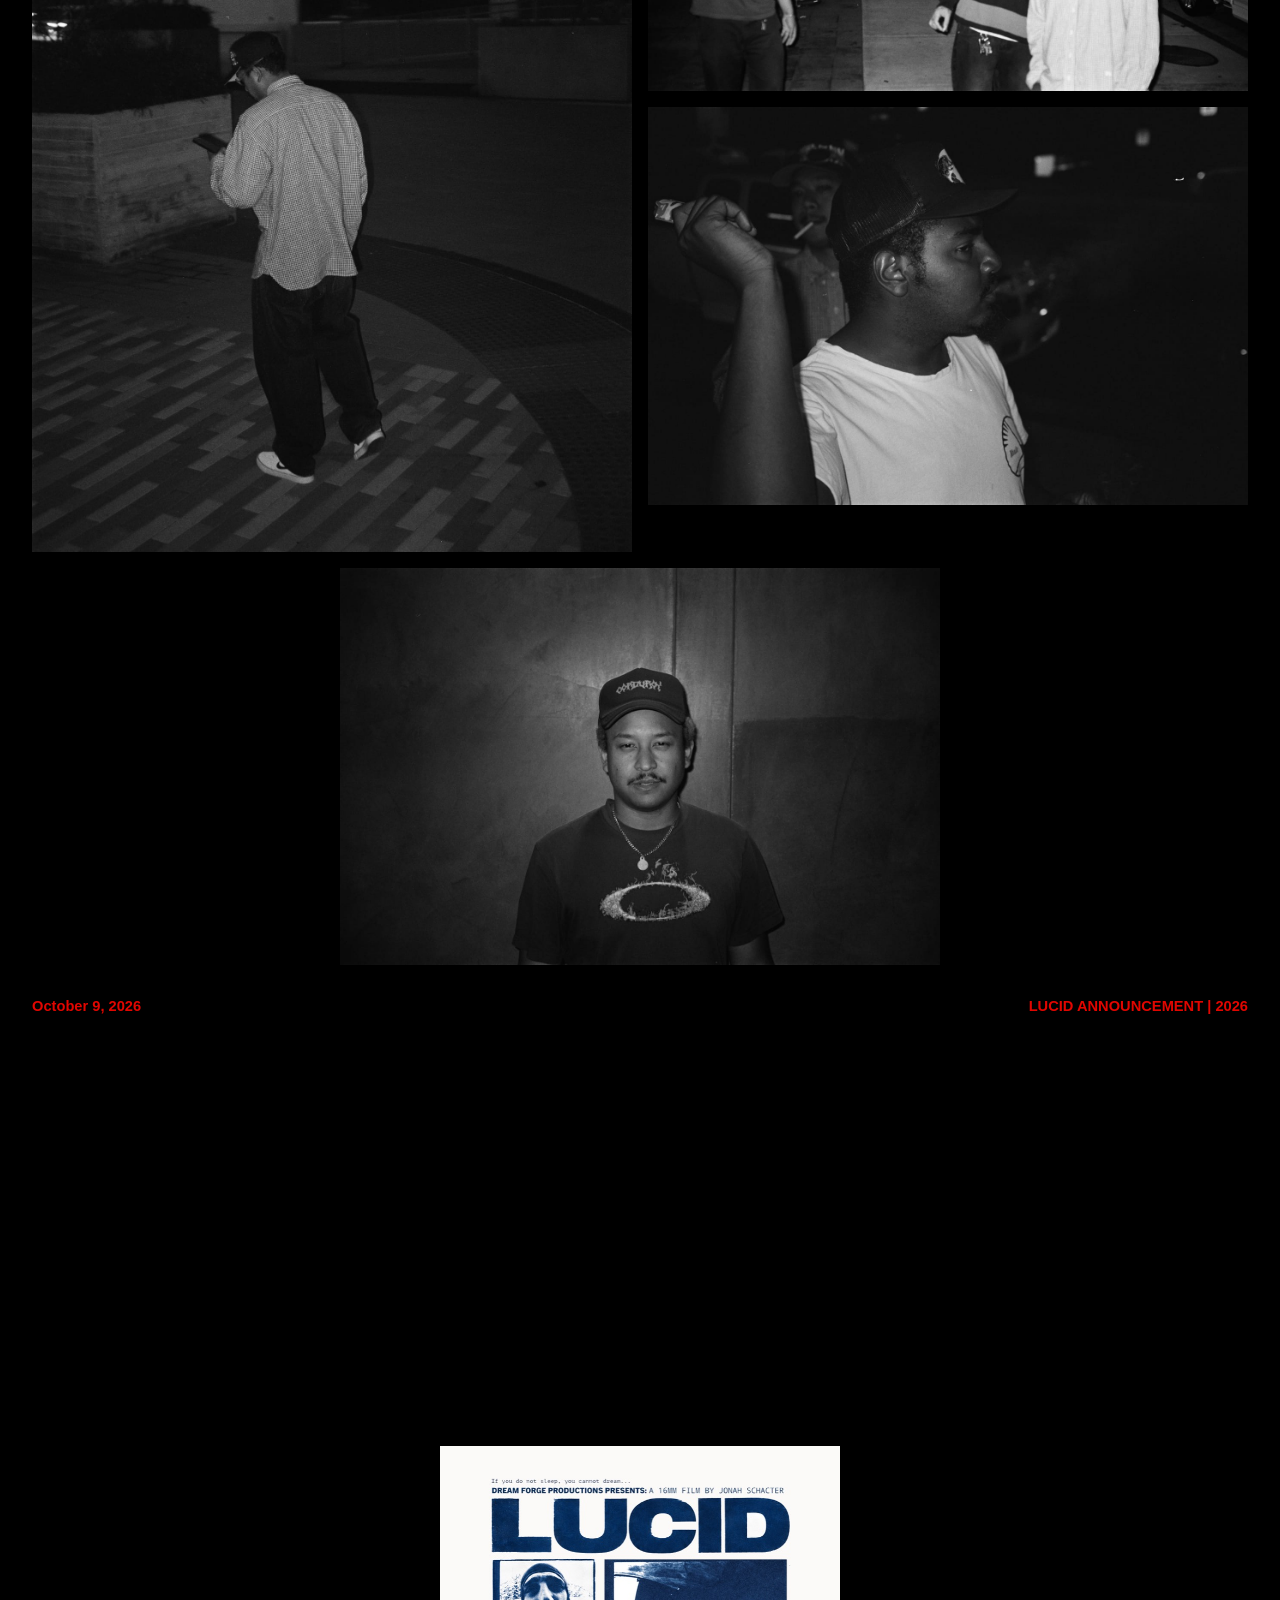
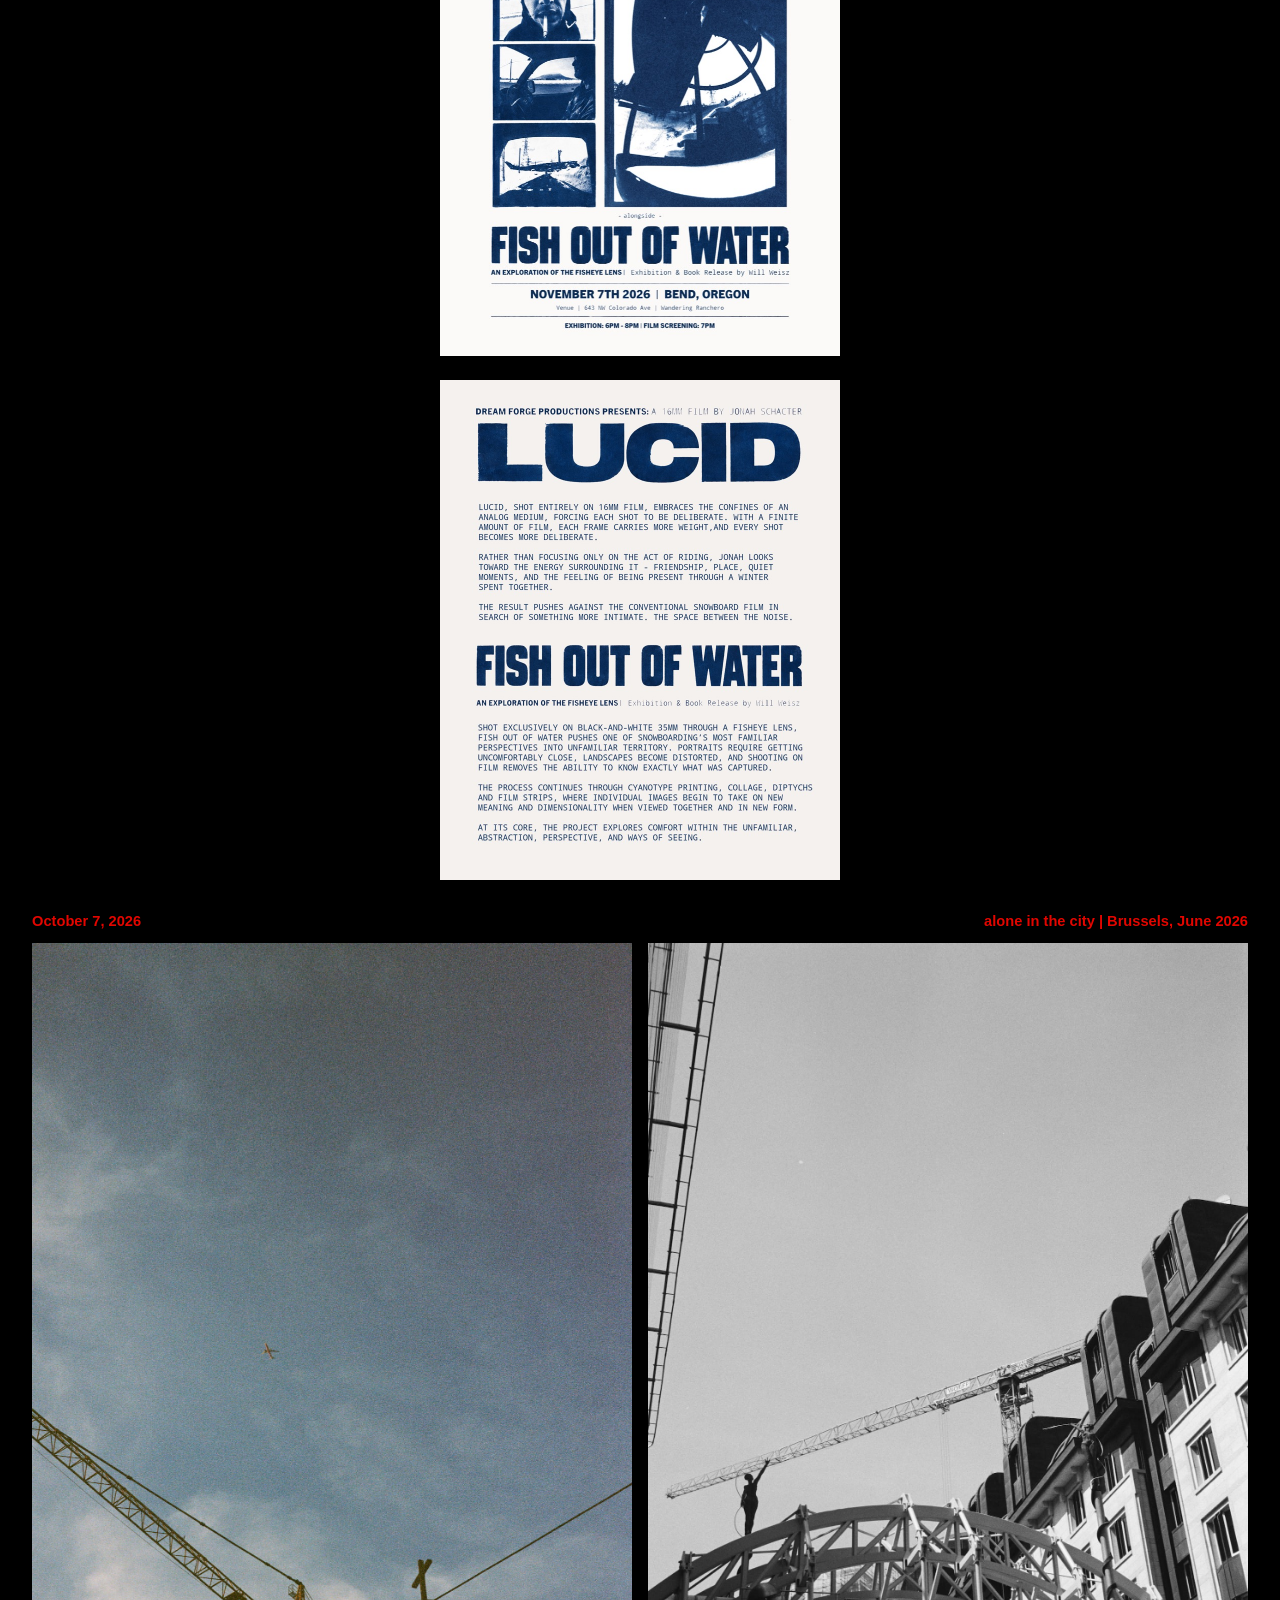
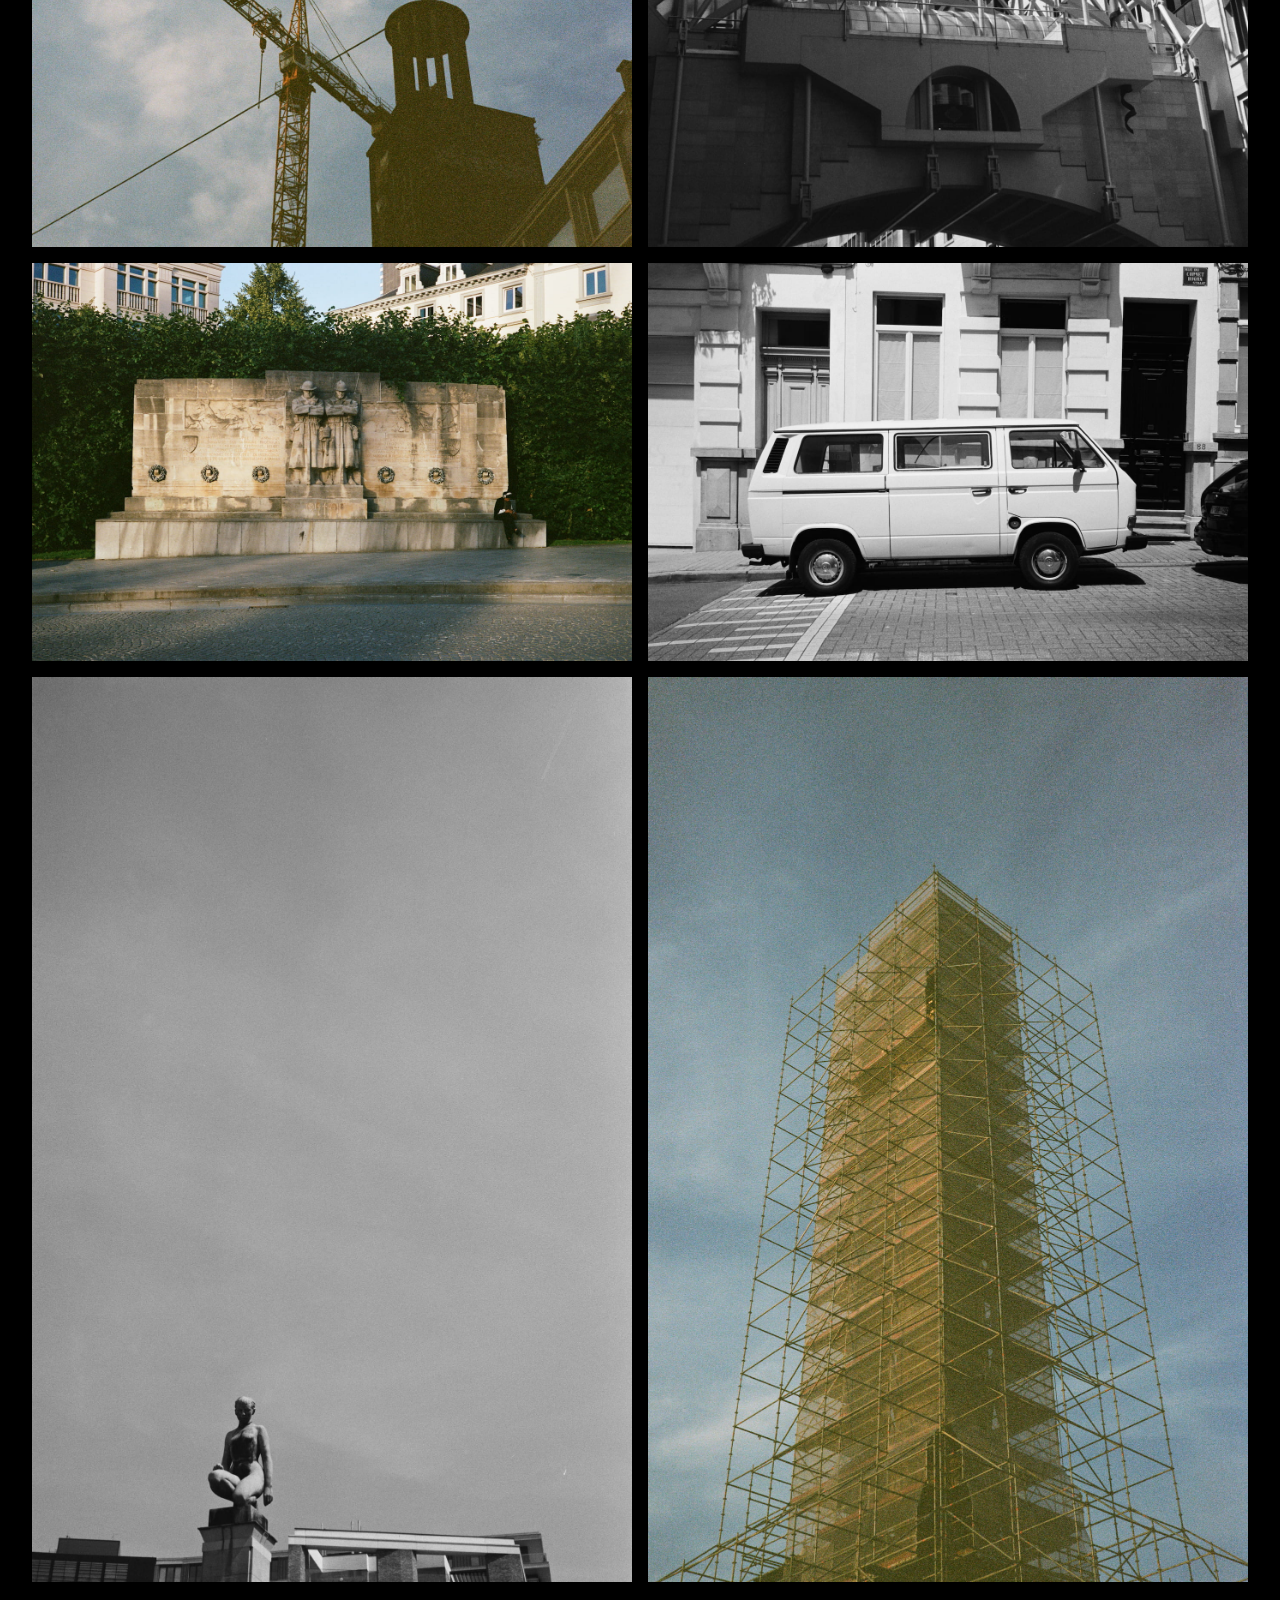
==== commit c5ac9c27: "add shop: In Solitude zine product page and feed announcement Adds shop.html listing, a dedicated in" ====
--- a/index.html
+++ b/index.html
@@ -23,6 +23,19 @@
   </header>
 
   <main>
+    <article class="post" id="post-in-solitude-announcement">
+      <div class="post-meta">
+        <span class="post-date">October 29, 2026</span>
+        <span class="post-caption">In Solitude Zine. OUT NOW | October 2026</span>
+      </div>
+      <div class="post-announcement">
+        <a href="in-solitude.html">
+          <img class="post-poster" src="SHOP/in%20solitude/in-solitude-front_bloginline.jpg" alt="In Solitude front cover">
+        </a>
+        <p class="post-announcement-text">In Solitude. A photo zine by Jonah Schacter. OUT NOW!</p>
+        <a class="button" href="in-solitude.html">Buy Here</a>
+      </div>
+    </article>
     <article class="post" id="post-birds-landing-bw">
       <div class="post-meta">
         <span class="post-date">October 27, 2026</span>
--- a/assets/style.css
+++ b/assets/style.css
@@ -214,6 +214,101 @@
   color: var(--black);
 }
 
+/* --- Product page ------------------------------------------------------- */
+.product {
+  display: flex;
+  flex-direction: column;
+  align-items: center;
+}
+
+.product-gallery {
+  display: flex;
+  flex-direction: row;
+  overflow-x: auto;
+  scroll-snap-type: x mandatory;
+  width: 100%;
+  gap: 1.5rem;
+  scrollbar-width: none;
+  -ms-overflow-style: none;
+}
+
+.product-gallery::-webkit-scrollbar {
+  display: none;
+}
+
+.product-gallery img {
+  display: block;
+  flex: 0 0 auto;
+  width: min(85vw, 500px);
+  height: auto;
+  scroll-snap-align: center;
+}
+
+.product-info {
+  width: 100%;
+  margin-top: 0;
+  text-align: left;
+}
+
+.product-row {
+  display: flex;
+  flex-wrap: wrap;
+  justify-content: space-between;
+  align-items: flex-start;
+  gap: 2rem;
+}
+
+.product-purchase {
+  flex-shrink: 0;
+  text-align: right;
+}
+
+.product-heading {
+  flex: 1 1 400px;
+  max-width: 700px;
+}
+
+.product-name {
+  margin: 0;
+  font-size: 1.8rem;
+  text-transform: uppercase;
+  letter-spacing: 0.02em;
+}
+
+.product-description {
+  margin-top: 0.25rem;
+  font-size: 12pt;
+}
+
+.product-details {
+  margin-top: 1.5rem;
+  max-width: 700px;
+  font-size: 11pt;
+}
+
+.product-details-label {
+  margin: 0;
+}
+
+.product-details-list {
+  margin: 0.4rem 0 0;
+  padding: 0;
+  list-style: none;
+}
+
+.product-purchase .button {
+  margin-top: 0;
+}
+
+.product-price {
+  margin-top: 0.75rem;
+  font-size: 1.2rem;
+}
+
+.product-shipping {
+  font-size: 0.7rem;
+}
+
 .tracklist-heading {
   width: 100%;
   margin: 1.5rem 0 0;
@@ -297,6 +392,38 @@
 }
 
 .archive-item:hover .archive-date {
+  text-decoration: underline;
+}
+
+/* --- Shop page --------------------------------------------------------- */
+.shop-grid {
+  display: grid;
+  grid-template-columns: repeat(auto-fill, minmax(200px, 1fr));
+  gap: 2rem;
+}
+
+.shop-item {
+  display: flex;
+  flex-direction: column;
+  align-items: center;
+}
+
+.shop-thumb {
+  display: block;
+  width: 100%;
+  aspect-ratio: 1 / 1;
+  object-fit: cover;
+}
+
+.shop-meta {
+  display: flex;
+  justify-content: space-between;
+  width: 100%;
+  margin-top: 0.6rem;
+  font-size: 11pt;
+}
+
+.shop-item:hover .shop-name {
   text-decoration: underline;
 }
 
